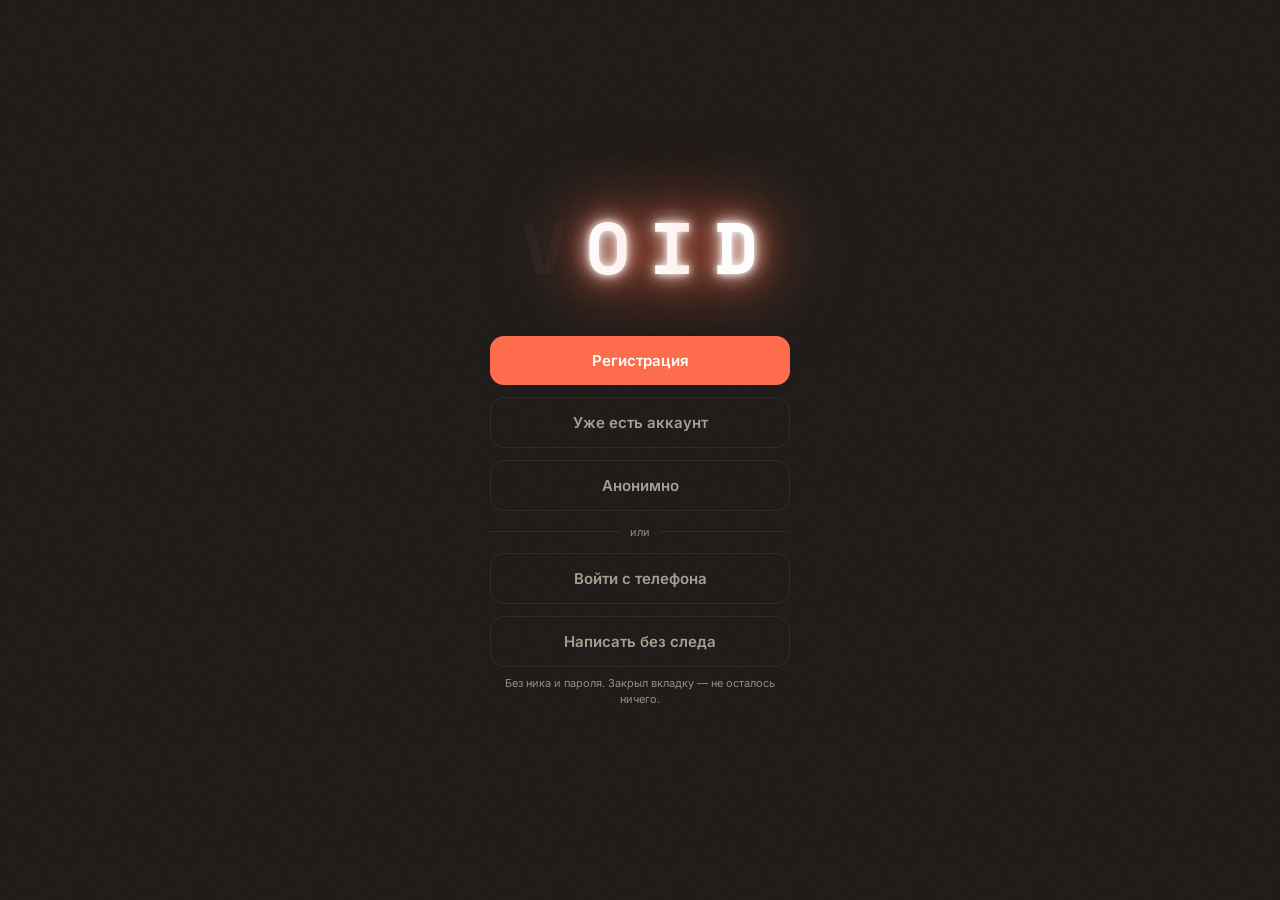
==== index.html @ c9c3d32c "Переписка переехала в IndexedDB; починен «Забыл пароль» Потолок localStorage — около пяти мегабайт н" ====
<!DOCTYPE html>
<html lang="ru">
<head>
<meta charset="UTF-8">
<meta name="viewport" content="width=device-width, initial-scale=1.0">
<title>VOID</title>
<!-- Шрифты лежат у нас, а не у Google. Раньше при каждом первом открытии
     браузер шёл за буквами на fonts.googleapis.com, и Google получал
     запись: чей адрес, когда и что человек зашёл на voidm.site. Не
     переписку — сам факт пользования. Это была единственная строчка,
     из-за которой обещание «о тебе никто не знает» шло со звёздочкой. -->
<link href="shrifty/shrifty.css" rel="stylesheet">
<link rel="manifest" href="manifest.json">
<meta name="mobile-web-app-capable" content="yes">
<meta name="apple-mobile-web-app-capable" content="yes">
<meta name="apple-mobile-web-app-status-bar-style" content="black-translucent">
<meta name="apple-mobile-web-app-title" content="VOID">
<meta name="theme-color" content="#FF6B4A">
<meta http-equiv="Cache-Control" content="no-cache, no-store, must-revalidate">
<meta http-equiv="Pragma" content="no-cache">
<meta http-equiv="Expires" content="0">
<link rel="apple-touch-icon" href="icon.svg">
<style>
  /* Системные шрифты вместо Google Fonts */
  :root {
    --bg: #1C1917;
    --bg2: #231F1C;
    --bg3: #2C2724;
    --border: rgba(255,255,255,0.07);
    --accent: #FF6B4A;
    --accent2: #C9573F;
    --text: #F0EDE8;
    --text2: #A79E92;   /* контраст 6.2 к панели: основной вторичный текст */
    --text3: #938B80;   /* 4.9 — минимум для читаемости, но заметно тише */
    --msg-own: #2E1A14;
    --msg-other: #231F1C;
    --badge: #CC3A1E;   /* белым по нему 5.0. Свой цвет, а не акцент: акцент переключаемый,
                           и ни белый, ни тёмный текст не держат норму на всех пяти */
    --sos-text: #FF7A5C;   /* тем же #CC3A1E буквами по тёмному вышло бы 3.2 — мало */
    --online: #4ade80;
    --shadow: rgba(255,107,74,0.18);
    /* Светлая кромка сверху у панелей и пузырей: свет падает сверху, и
       предмет с освещённым ребром читается как предмет, а не как заливка */
    --edge: rgba(255,255,255,0.12);
    --glass: rgba(44,39,36,0.55);
    --glass2: rgba(35,31,28,0.8);
    --glass-border: rgba(255,255,255,0.07);
    --blur: blur(24px);
    --radius-xl: 28px;
    --radius-lg: 20px;
    --radius-md: 16px;
  }
  .light {
    --bg: #FAFAFA; --bg2: #F5F5F3; --bg3: #FFFFFF;
    --border: rgba(0,0,0,0.08); --accent: #FF6B4A; --accent2: #C9573F;
    --text: #1C1917; --text2: #5F5954; --text3: #6B6460;   /* 5.5 и 4.9 к светлому фону */
    --msg-own: #FCEAE5; --msg-other: #FFFFFF; --online: #22c55e; --badge: #CC3A1E; --sos-text: #CC3A1E;
    --shadow: rgba(255,107,74,0.14);
    --edge: rgba(0,0,0,0.10);   /* белая кромка на белом невидима — в светлой теме ребро тёмное */
    --glass: rgba(250,250,250,0.75);
    --glass2: rgba(255,255,255,0.9);
    --glass-border: rgba(0,0,0,0.06);
  }

  * { margin:0; padding:0; box-sizing:border-box; }
  /* ===== МАТЕРИАЛ =====
     Ровная заливка читалась как пустой лист: «слишком минималистично, мало
     деталей». Две вещи превращают её в поверхность.

     Колодец: фон темнее к середине и чуть светлее по краям — как взгляд в
     дыру. Это тот же приём, что и у иконки: у чёрной дыры свет живёт по
     краю темноты, а не размазан по ней.

     Зерно: четыре процента шума поверх всего. Столько глаз не видит как
     точки, но перестаёт видеть заливку. Дешевле этого нет ничего. */
  body { font-family:'Inter',sans-serif; color:var(--text); height:var(--app-h,100vh); overflow:hidden; transition:background 0.3s,color 0.3s;
    background:radial-gradient(120% 80% at 50% 40%, var(--bg2) 0%, var(--bg) 55%, #15120F 100%); }
  .light body, body.light { background:radial-gradient(120% 80% at 50% 40%, #FFFFFF 0%, var(--bg) 60%, #EDECE8 100%); }
  body::before { content:''; position:fixed; inset:0; pointer-events:none; z-index:2000; opacity:0.045;
    background-image:url("data:image/svg+xml,%3Csvg xmlns='http://www.w3.org/2000/svg' width='120' height='120'%3E%3Cfilter id='n'%3E%3CfeTurbulence type='fractalNoise' baseFrequency='.85' numOctaves='3' stitchTiles='stitch'/%3E%3C/filter%3E%3Crect width='120' height='120' filter='url(%23n)'/%3E%3C/svg%3E"); }
  .light body::before, body.light::before { opacity:0.03; }

  /* ===== ЭКРАН РЕГИСТРАЦИИ ===== */
  #register-screen {
    position:fixed; inset:0; background:var(--bg);
    display:flex; flex-direction:column; align-items:center; justify-content:center;
    gap:36px; z-index:300; transition:opacity 0.5s,transform 0.5s;
  }
  #register-screen.hide { opacity:0; transform:translateY(-30px); pointer-events:none; }

  .neon-logo { display:flex; gap:2px; letter-spacing:18px; font-family:'Space Mono',monospace; font-size:72px; font-weight:700; padding-left:18px; user-select:none; }
  .neon-letter { display:inline-block; color:#fff; text-shadow:0 0 7px #fff,0 0 18px #fff,0 0 35px var(--accent),0 0 70px var(--accent),0 0 100px var(--accent); transition:color 0.15s,text-shadow 0.15s; }
  .neon-letter.dim { color:var(--bg2); text-shadow:none; }

  .reg-form { display:flex; flex-direction:column; align-items:center; gap:14px; width:300px; }
  .reg-label { font-size:11px; letter-spacing:3px; color:var(--text3); text-transform:uppercase; font-family:'Space Mono',monospace; align-self:flex-start; }
  .reg-input { width:100%; background:var(--bg3); border:1px solid var(--border); border-radius:14px; padding:14px 18px; color:var(--text); font-size:15px; font-family:'Inter',sans-serif; outline:none; transition:border 0.2s,box-shadow 0.2s; text-align:center; }
  .reg-input:focus { border-color:var(--accent); box-shadow:0 0 0 3px var(--shadow); }
  .reg-input::placeholder { color:var(--text3); }
  .seed-box { width:100%; background:var(--bg3); border:1px solid var(--border); border-radius:14px; padding:14px 16px; }
  .seed-words { font-family:'Space Mono',monospace; font-size:12px; color:var(--accent); line-height:2; word-break:break-word; letter-spacing:0.5px; }
  .copy-seed-btn { width:100%; padding:10px; background:var(--bg3); border:1px solid var(--border); border-radius:12px; color:var(--text2); font-size:13px; font-family:'Inter',sans-serif; cursor:pointer; transition:all 0.2s; }
  .copy-seed-btn:hover { border-color:var(--accent); color:var(--accent); }
  .copy-seed-btn.copied { border-color:var(--online); color:var(--online); }
  .reg-hint { font-size:11px; color:var(--text3); text-align:center; line-height:1.6; }
  .remember-row { display:flex; align-items:center; gap:8px; width:100%; font-size:12px; color:var(--text2); cursor:pointer; user-select:none; margin-top:2px; }
  .remember-row input { accent-color:var(--accent); width:15px; height:15px; cursor:pointer; flex:0 0 auto; }
  /* Кнопки набраны обычным шрифтом без разрядки. Моноширинный с растяжкой
     в три пикселя читался как из две тысячи десятого; моноширинному место
     там, где значения — время, ники, отпечатки ключей. */
  .reg-btn { width:100%; padding:14px; background:var(--accent); border:none; border-radius:14px; color:white; font-size:15px; font-family:'Inter',sans-serif; font-weight:600; letter-spacing:0; cursor:pointer; transition:opacity 0.2s,transform 0.2s; margin-top:4px; }
  .reg-btn:hover { background:#E55A3C; opacity:0.85; transform:scale(1.02); }

  /* Стартовый экран */
  .start-screen { display:flex; flex-direction:column; gap:12px; width:300px; opacity:0; animation:fadeInUp 0.6s ease 1.2s forwards; }

  .start-cherta { display:flex; align-items:center; gap:10px; color:var(--text3); font-size:11px; margin:2px 0; }
  .start-cherta::before, .start-cherta::after { content:''; flex:1; height:1px; background:var(--border); }
  .start-poyasnenie { font-size:11px; color:var(--text3); text-align:center; line-height:1.5; margin-top:-4px; }
  .start-btn { width:100%; padding:15px; border-radius:14px; font-size:15px; font-family:'Inter',sans-serif; font-weight:600; letter-spacing:0; cursor:pointer; transition:opacity 0.2s,transform 0.2s; }
  .start-btn:hover { transform:scale(1.02); opacity:0.9; }
  .start-btn:active { transform:scale(0.97); }

  .primary-btn { background:var(--accent); border:none; color:white; }
  .primary-btn:hover { background:#E55A3C; }
  .secondary-btn { background:transparent; border:1px solid var(--border); color:var(--text2); }
  .secondary-btn:hover { border-color:var(--accent); color:var(--text); }

  @keyframes fadeInUp { from{opacity:0;transform:translateY(20px)} to{opacity:1;transform:none} }

  /* ===== ПРИЛОЖЕНИЕ ===== */
  .app { display:flex; height:var(--app-h,100vh); overflow:hidden; opacity:0; transition:opacity 0.5s; }
  .app.visible { opacity:1; }

  /* БОКОВАЯ ПАНЕЛЬ (профиль/настройки) */
  /* Раньше выезжала сбоку, теперь это экран вкладки «Я» */
  .sidebar.screen { position:static; width:100%; min-width:0; transform:none !important;
    border-right:none; display:none; }
  .sidebar.screen.active { display:flex; }
  .sidebar {
    width:280px; min-width:280px; background:var(--glass2);
    backdrop-filter:var(--blur); -webkit-backdrop-filter:var(--blur);
    border-right:1px solid var(--glass-border); display:flex; flex-direction:column;
    height:var(--app-h,100vh); overflow:hidden; transition:transform 0.3s;
  }

  .sidebar-header { padding:20px; border-bottom:1px solid var(--border); display:flex; align-items:center; justify-content:space-between; flex-shrink:0; }
  .logo { font-family:'Space Mono',monospace; font-size:20px; font-weight:700; letter-spacing:6px; color:var(--accent); }

  /* Профиль в сайдбаре */
  .profile-section { padding:20px; border-bottom:none; display:flex; flex-direction:column; align-items:center; gap:12px; flex-shrink:0; background:var(--glass); border-radius:var(--radius-lg); margin:12px; border:1px solid var(--glass-border); }
  .profile-avatar-wrap { position:relative; cursor:pointer; }
  .profile-avatar {
    width:72px; height:72px; border-radius:22px;
    background:var(--accent2);
    display:flex; align-items:center; justify-content:center;
    font-size:28px; font-weight:700; color:white;
    font-family:'Space Mono',monospace; overflow:hidden;
    transition:opacity 0.2s;
  }
  .profile-avatar img { width:100%; height:100%; object-fit:cover; }
  .profile-avatar-wrap:hover .profile-avatar { opacity:0.8; }
  .profile-avatar-edit {
    position:absolute; bottom:-4px; right:-4px;
    width:24px; height:24px; border-radius:8px;
    background:var(--accent); display:flex; align-items:center; justify-content:center;
    font-size:12px; border:2px solid var(--bg2);
  }
  .profile-nick { font-family:'Space Mono',monospace; font-size:15px; font-weight:700; color:var(--text); }
  .profile-status { font-size:12px; color:var(--online); cursor:pointer; padding:6px 12px; border-radius:10px; }
  .profile-status:hover { opacity:0.8; }

  /* Меню настроек */
  .settings-menu { flex:1; overflow-y:auto; padding:12px 0; }
  .settings-menu::-webkit-scrollbar { width:3px; }
  .settings-menu::-webkit-scrollbar-thumb { background:var(--border); }

  .settings-section-label { padding:10px 18px 6px; font-size:11px; letter-spacing:2px; color:var(--text3); text-transform:uppercase; font-family:'Space Mono',monospace; }

  .settings-item { display:flex; align-items:center; gap:12px; padding:12px 18px; cursor:pointer; transition:background 0.15s; border-radius:var(--radius-md); margin:2px 10px; }
  .settings-item:hover { background:var(--glass); }
  .settings-item-icon { width:34px; height:34px; border-radius:10px; background:var(--bg3); display:flex; align-items:center; justify-content:center; font-size:16px; flex-shrink:0; }
  .settings-item-info { flex:1; }
  .settings-item-name { font-size:14px; color:var(--text); }
  .settings-item-sub { font-size:12px; color:var(--text3); margin-top:2px; line-height:1.35; }
  .settings-item-arrow { color:var(--text3); font-size:12px; }

  .settings-divider { height:1px; background:var(--border); margin:8px 0; }

  .logout-item { display:flex; align-items:center; gap:12px; padding:12px 18px; cursor:pointer; transition:background 0.15s; border-radius:var(--radius-md); margin:2px 10px; }
  .logout-item:hover { background:rgba(239,68,68,0.1); }
  .logout-item-icon { width:34px; height:34px; border-radius:10px; background:rgba(239,68,68,0.15); display:flex; align-items:center; justify-content:center; font-size:16px; flex-shrink:0; }
  .logout-item span { font-size:14px; color:#ef4444; }

  /* MAIN — главное меню чатов + чат */
  .main { flex:1; display:flex; flex-direction:column; background:var(--bg); min-width:0; height:var(--app-h,100vh); overflow:hidden; position:relative; }

  /* Главное меню чатов */
  .chats-screen { display:flex; flex-direction:column; height:100%; }
  .chats-screen.hidden { display:none; }

  .chats-topbar { padding:16px 20px; background:var(--glass2); backdrop-filter:var(--blur); -webkit-backdrop-filter:var(--blur); border-bottom:1px solid var(--glass-border); display:flex; align-items:center; gap:12px; flex-shrink:0; position:relative; z-index:10; }
  .chats-topbar-title { font-family:'Inter',sans-serif; font-size:19px; font-weight:700; letter-spacing:-0.01em; flex:1; }

  .chats-search-wrap { padding:12px 16px; border-bottom:1px solid var(--border); position:relative; flex-shrink:0; }
  .chats-search-icon { position:absolute; left:28px; top:50%; transform:translateY(-50%); color:var(--text3); pointer-events:none; display:flex; }
  /* Значки наследуют цвет текста рядом, поэтому сами подстраиваются под тему */
  .ico { display:block; flex-shrink:0; }
  .settings-item-icon .ico { width:19px; height:19px; color:var(--text2); }
  .chat-menu-item .ico, .modal .ico { width:17px; height:17px; }
  .chat-menu-item i, .modal i[data-ico] { display:flex; flex-shrink:0; }
  .chats-search-icon .ico { width:15px; height:15px; }
  .fab .ico { width:24px; height:24px; }
  .back-btn .ico, .send-btn .ico { width:20px; height:20px; }
  .attach-btn .ico { width:18px; height:18px; }
  .sos-bar .ico { width:15px; height:15px; }
  .file-ico .ico { width:22px; height:22px; color:var(--text2); }
  .chats-search { width:100%; background:var(--bg3); border:1px solid var(--border); border-radius:12px; padding:9px 14px 9px 36px; color:var(--text); font-size:13px; font-family:'Inter',sans-serif; outline:none; transition:border 0.2s; }
  .chats-search:focus { border-color:var(--accent); }
  /* Найденные сообщения — под списком чатов, по тому же запросу */
  .global-hits { display:none; padding:0 0 100px; }
  .global-hits.on { display:block; }
  .global-hits-label { font-family:'Space Mono',monospace; font-size:10px; letter-spacing:2px; text-transform:uppercase; color:var(--text3); padding:16px 20px 6px; }
  .global-hits-empty { font-size:13px; color:var(--text3); padding:6px 20px 14px; }
  .ghit { display:flex; gap:12px; padding:10px 16px; cursor:pointer; align-items:center; border-radius:14px; margin:0 8px; }
  .ghit:hover, .ghit:focus-visible { background:var(--bg3); outline:none; }
  .ghit:active { background:var(--border); }
  .ghit .avatar { width:36px; height:36px; font-size:14px; border-radius:11px; }
  .ghit-info { flex:1; min-width:0; }
  .ghit-top { display:flex; justify-content:space-between; align-items:baseline; gap:8px; }
  .ghit-name { font-size:14px; font-weight:600; white-space:nowrap; overflow:hidden; text-overflow:ellipsis; }
  .ghit-time { font-family:'Space Mono',monospace; font-size:10px; color:var(--text3); white-space:nowrap; }
  .ghit-snippet { font-size:13px; color:var(--text2); white-space:nowrap; overflow:hidden; text-overflow:ellipsis; margin-top:2px; }
  /* Окна выгрузки и восстановления переписки */
  .modal-text { font-size:13px; color:var(--text2); line-height:1.5; }
  .modal-check { display:flex; gap:10px; align-items:flex-start; font-size:13px; cursor:pointer; line-height:1.4; }
  .modal-check input { margin-top:3px; accent-color:var(--accent); flex-shrink:0; }
  .modal-check small { display:block; color:var(--text3); font-size:11px; margin-top:2px; }
  .modal-hod { font-family:'Space Mono',monospace; font-size:11px; color:var(--accent); min-height:14px; word-break:break-word; }
  /* Поиск внутри переписки */
  .chat-search { display:flex; align-items:center; gap:6px; padding:8px 10px; border-bottom:1px solid var(--border); background:var(--bg2); flex-shrink:0; }
  .chat-search input { flex:1; min-width:0; background:var(--bg3); border:1px solid var(--border); border-radius:10px; padding:8px 12px; color:var(--text); font-size:13px; font-family:'Inter',sans-serif; outline:none; }
  .chat-search input:focus { border-color:var(--accent); }
  .chat-search-count { font-size:11px; color:var(--text3); font-family:'Space Mono',monospace; white-space:nowrap; }
  .chat-search .icon-btn { width:30px; height:30px; font-size:13px; flex-shrink:0; }
  .icon-btn, .attach-btn { min-width:26px; min-height:26px; }
  mark.hl { background:rgba(245,158,11,0.45); color:inherit; border-radius:3px; padding:0 1px; }
  .msg-wrap.search-current .bubble { outline:2px solid var(--accent); outline-offset:2px; }

  .chats-list { flex:1; overflow-y:auto; }
  .chats-list::-webkit-scrollbar { width:3px; }
  .chats-list::-webkit-scrollbar-thumb { background:var(--border); border-radius:2px; }

  /* Написанное без связи не должно выглядеть потерянным: полоска говорит,
     что оно стоит в очереди и уйдёт само. */
  .queue-bar { display:flex; align-items:center; justify-content:center; gap:7px; margin:0 16px 8px;
               padding:8px 12px; border-radius:12px; background:var(--bg3); border:1px solid var(--border);
               color:var(--text2); font-size:12px; }
  .queue-bar .ico { flex-shrink:0; opacity:0.75; }
  .empty-chats { display:flex; flex-direction:column; align-items:center; justify-content:center; min-height:200px; gap:10px; color:var(--text3); padding:20px; text-align:center; }
  .empty-chats .empty-icon { font-size:30px; opacity:0.4; }
  /* Помеха на пустых экранах: крупная там, где кроме неё ничего нет,
     мелкая и приглушённая — там, где человек уже внутри и она не должна
     мешать (пустая переписка, список комнат) */
  .pomeha { width:132px; height:132px; }
  .pomeha svg { width:100%; height:100%; display:block; }
  .pomeha-small { width:72px; height:72px; opacity:0.75; margin:0 auto 4px; }
  .adm-empty .pomeha-small { margin-bottom:8px; }
  .empty-chats p { font-size:12px; line-height:1.6; }
  /* Позвать человека раньше пряталось в меню «⋯». Теперь это первое, что
     видно на пустом экране: до ссылки одно нажатие вместо трёх. */
  .empty-actions { display:flex; flex-direction:column; gap:8px; width:100%; max-width:260px; margin-top:6px; }
  .empty-actions .reg-btn { display:flex; align-items:center; justify-content:center; gap:9px; padding:12px; font-size:14px; letter-spacing:0; }
  .empty-actions .reg-btn .ico { flex-shrink:0; }

  .chat-item { display:flex; align-items:center; gap:12px; padding:12px 18px; cursor:pointer; transition:background 0.15s; position:relative; border-radius:var(--radius-lg); margin:4px 12px; background:var(--glass); border:1px solid var(--glass-border); overflow:hidden; }
  /* Та же верхняя грань, что у пузырей: строка списка — тоже поверхность */
  .chat-item { border-top-color:var(--edge); }
  .chat-item:hover { background:var(--glass2); }
  .chat-item.active { background:var(--glass2); }
  .chat-item.active::before { content:''; position:absolute; left:0; top:0; bottom:0; width:3px; background:var(--accent); border-radius:0 2px 2px 0; }
  /* Правая колонка прибита к верху: иначе строка со счётчиком поднимала время
     на 11px, и правый край списка получался рваным — время скакало от того,
     прочитана переписка или нет. */
  .chat-meta { display:flex; flex-direction:column; align-items:flex-end; gap:5px;
    flex-shrink:0; align-self:flex-start; }

  .avatar img { width:100%; height:100%; object-fit:cover; }
  .avatar { width:46px; height:46px; border-radius:15px; display:flex; align-items:center; justify-content:center; font-size:18px; font-weight:700; color:white; flex-shrink:0; font-family:'Space Mono',monospace; overflow:hidden; }
  .chat-info { flex:1; min-width:0; }
  .chat-name { font-size:14px; font-weight:500; color:var(--text); margin-bottom:3px; white-space:nowrap; overflow:hidden; text-overflow:ellipsis; }
  .chat-preview { font-size:12px; color:var(--text2); white-space:nowrap; overflow:hidden; text-overflow:ellipsis; }
  /* Тот же цвет, что у плашки непрочитанных: в списке он означает «сюда надо
     посмотреть», и аварийный сигнал — как раз тот случай. */
  .preview-sos { color:var(--sos-text); font-weight:600; }
  .preview-empty { color:var(--text3); font-style:italic; }
  .chat-time { font-size:11px; color:var(--text3); font-family:'Space Mono',monospace; flex-shrink:0; }

  /* ЧАТ */
  .chat-view { display:none; flex-direction:column; height:100%; overflow:hidden; }
  .chat-view.active { display:flex; animation:chatSlideIn 0.28s cubic-bezier(0.25,0.46,0.45,0.94); }
  @keyframes chatSlideIn { from{opacity:0;transform:translateX(32px)} to{opacity:1;transform:none} }

  .chat-topbar { padding:14px 20px; background:var(--glass2); backdrop-filter:var(--blur); -webkit-backdrop-filter:var(--blur); border-bottom:1px solid var(--glass-border); display:flex; align-items:center; gap:12px; flex-shrink:0; }
  /* «Назад» — не действие, а навигация; залитая акцентом она была ещё одним
     оранжевым пятном рядом с аватаром и кнопкой отправки. Теперь грань. */
  .back-btn { width:40px; height:40px; border-radius:12px; background:var(--bg3); border:1px solid var(--border); border-top-color:var(--edge); cursor:pointer; display:flex; align-items:center; justify-content:center; font-size:18px; color:var(--text2); transition:all 0.2s; flex-shrink:0; }
  .back-btn:hover { opacity:0.85; transform:scale(1.05); }
  .back-btn:active { transform:scale(0.95); }
  .chat-topbar-info { flex:1; min-width:0; }
  .chat-topbar-name { font-size:15px; font-weight:600; }
  /* Отметка живёт рядом с именем, а не внутри него: имя ставится через
     textContent, и любой вложенный элемент оно бы стирало при каждом
     открытии переписки. */
  .chat-topbar-namerow { display:flex; align-items:center; gap:6px; min-width:0; }
  /* Отметка появляется только там, где ключи сверены лично. Обратной пометки
     «не сверены» намеренно нет: то, что висит всегда, перестают замечать
     через неделю, и в день настоящей подмены значок будет как вчера.
     Пусть лучше человек заметит отметку в одной переписке, не найдёт её в
     другой и спросит почему — любопытство работает вернее тревоги. */
  .verified-mark { display:none; flex-shrink:0; color:var(--online); }
  .verified-mark.on { display:inline-flex; }
  .chat-topbar-sub { font-size:12px; color:var(--text2); margin-top:2px; }
  .chat-topbar-actions { display:flex; gap:6px; align-items:center; }
  .chat-topbar-actions::before { content:''; width:1px; height:20px; background:var(--border); margin-right:2px; }
  /* «Плюс» в строке ввода и его меню. Устроено так же, как меню «⋯» в шапке
     чата, только раскрывается ВВЕРХ: строка ввода стоит у нижнего края, и
     вниз ему открываться некуда. */
  .plus-wrap { position:relative; flex-shrink:0; }
  .plus-btn { width:38px; height:38px; border-radius:12px; background:var(--bg3); border:1px solid var(--border);
    border-top-color:var(--edge); color:var(--text2); cursor:pointer; display:flex; align-items:center;
    justify-content:center; transition:background 0.15s, transform 0.15s; }
  .plus-btn .ico { width:18px; height:18px; transition:transform 0.2s; }
  .plus-btn.open .ico { transform:rotate(45deg); }
  .plus-btn:hover { background:var(--glass); color:var(--text); }
  .plus-menu { position:absolute; left:0; bottom:calc(100% + 8px); min-width:190px; background:var(--glass2);
    backdrop-filter:var(--blur); -webkit-backdrop-filter:var(--blur); border:1px solid var(--glass-border);
    border-top-color:var(--edge); border-radius:var(--radius-lg); padding:6px; display:flex;
    flex-direction:column; gap:2px; z-index:80; transform-origin:bottom left; transform:scale(0.92);
    opacity:0; pointer-events:none; transition:transform 0.15s, opacity 0.15s; }
  .plus-menu.open { transform:scale(1); opacity:1; pointer-events:all; }
  .plus-item { display:flex; align-items:center; gap:10px; padding:10px 12px; border-radius:var(--radius-md);
    background:none; border:none; color:var(--text); font-size:14px; font-family:'Inter',sans-serif;
    cursor:pointer; text-align:left; white-space:nowrap; }
  .plus-item:hover { background:var(--glass); }
  .plus-item .ico { width:17px; height:17px; color:var(--text2); flex-shrink:0; }
  /* Микрофон показывается в строке только во время записи — тогда его есть
     чем остановить. В остальное время он в меню «плюса». */
  #voice-btn { display:none; }
  #voice-btn.recording { display:inline-flex; }
  .chat-menu-wrap { position:relative; }
  .chat-menu { position:absolute; right:0; top:calc(100% + 8px); background:var(--glass2); backdrop-filter:var(--blur); -webkit-backdrop-filter:var(--blur); border:1px solid var(--glass-border); border-radius:var(--radius-lg); padding:6px; display:flex; flex-direction:column; gap:2px; min-width:170px; z-index:500; transform-origin:top right; transform:scale(0.85); opacity:0; pointer-events:none; transition:transform 0.18s cubic-bezier(0.34,1.56,0.64,1), opacity 0.15s; }
  .chat-menu.open { transform:scale(1); opacity:1; pointer-events:all; }
  .chat-menu-item { display:flex; align-items:center; gap:10px; padding:11px 14px; border-radius:var(--radius-md); background:none; border:none; color:var(--text); font-size:14px; cursor:pointer; width:100%; text-align:left; transition:background 0.15s; font-family:'Inter',sans-serif; }
  .chat-menu-item:hover { background:var(--glass); }
  .chat-menu-item.danger { color:#ef4444; }

  .icon-btn { width:40px; height:40px; border-radius:50%; background:var(--glass); border:1px solid var(--glass-border); cursor:pointer; display:flex; align-items:center; justify-content:center; font-size:15px; transition:all 0.2s; color:var(--text2); }
  .icon-btn:hover { background:var(--accent); color:white; }
  .delete-chat-btn:hover { background:#c0392b !important; border-color:#c0392b !important; }

  .messages { flex:1; overflow-y:auto; padding:12px 16px; display:flex; flex-direction:column; gap:2px; }
  .messages::-webkit-scrollbar { width:3px; }
  .messages::-webkit-scrollbar-thumb { background:var(--border); border-radius:2px; }
  .no-messages { margin:auto; color:var(--text3); font-size:13px; display:flex; flex-direction:column; align-items:center; gap:8px; }

  /* Разделитель дня — не бледная надпись в пустоте, а ступенчатая линия
     по обе стороны: та же рваная развёртка, из которой сделана Помеха */
  .date-divider { display:flex; align-items:center; gap:10px; margin:12px 2px 14px; flex-shrink:0; }
  .date-divider span { font-size:10px; color:var(--text3); font-family:'Space Mono',monospace; letter-spacing:2px; opacity:0.7; white-space:nowrap; }
  .date-divider svg { flex:1; height:5px; opacity:0.5; color:var(--text3); }

  .msg-wrap { display:flex; align-items:flex-end; gap:8px; max-width:75%; transition:transform 0.15s ease; }
  .msg-wrap.own { margin-left:auto; flex-direction:row-reverse; animation:msgFromRight 0.22s cubic-bezier(0.25,0.46,0.45,0.94); }
  .msg-wrap:not(.own) { animation:msgFromLeft 0.22s cubic-bezier(0.25,0.46,0.45,0.94); }
  @keyframes msgFromRight { from{opacity:0;transform:translateX(20px)} to{opacity:1;transform:none} }
  @keyframes msgFromLeft  { from{opacity:0;transform:translateX(-20px)} to{opacity:1;transform:none} }
  .msg-avatar-sm img { width:100%; height:100%; object-fit:cover; }
  .msg-avatar-sm { width:28px; height:28px; border-radius:8px; overflow:hidden; display:flex; align-items:center; justify-content:center; font-size:11px; font-weight:700; color:white; flex-shrink:0; font-family:'Space Mono',monospace; cursor:pointer; }
  .bubble { padding:10px 14px 8px; border-radius:var(--radius-lg); font-size:14px; line-height:1.5; word-break:break-word; overflow:hidden; }
  .bubble::after { content:''; display:table; clear:both; }
  /* Время — отдельной строкой под текстом, а не в его хвосте. Вплотную к
     последнему слову оно читалось как часть фразы: «работает как надо 09:50». */
  .msg-time-inline { display:flex; justify-content:flex-end; align-items:center; gap:3px; clear:both; float:none;
    margin:3px 0 -1px; font-size:10px; font-family:'Space Mono',monospace; white-space:nowrap; opacity:0.55; }
  /* Верхняя грань на пиксель светлее — это и отличает материал от прямоугольника:
     так поверхность ловит свет сверху. Свечение (box-shadow вокруг) убрано:
     когда светится всё, не светится ничего. */
  .msg-wrap:not(.own) .bubble { background:var(--msg-other); border:1px solid var(--border); border-top-color:var(--edge); border-bottom-left-radius:4px; }
  /* Своё: никакого ореола. Только грань цвета акцента — тонкое кольцо по краю. */
  .msg-wrap.own .bubble { background:var(--msg-own); border:1px solid color-mix(in srgb, var(--accent) 45%, transparent); border-top-color:color-mix(in srgb, var(--accent) 65%, transparent); border-bottom-right-radius:4px; }
  /* Продолжение череды от того же человека: аватар не повторяется, угол
     не заострён — заострён только последний, он и есть «хвост» */
  .msg-wrap.cont .msg-avatar-sm { visibility:hidden; }
  .msg-wrap.cont:not(.own) .bubble { border-bottom-left-radius:var(--radius-lg); }
  .msg-wrap.cont.own .bubble { border-bottom-right-radius:var(--radius-lg); }
  .msg-wrap:not(.cont) { margin-bottom:6px; }
  .msg-time { font-size:10px; color:var(--text3); font-family:'Space Mono',monospace; margin-top:3px; padding:0 4px; display:flex; align-items:center; gap:3px; }
  .msg-time.own { justify-content:flex-end; }
  .msg-time.other { padding-left:36px; }
  .check { color:var(--text3); display:inline-flex; align-items:center; }
  .check.read { color:var(--accent); }
  .msg-edited { font-size:10px; color:var(--text3); font-style:italic; }
  .check-ico { width:11px; height:11px; }
  .check-ico.check2 { width:15px; }

  /* Typing indicator */
  .typing-bubble { display:flex; gap:4px; align-items:center; padding:12px 16px; }
  .dot { width:7px; height:7px; border-radius:50%; background:var(--text3); display:inline-block; animation:dotPulse 1.4s infinite; }
  .dot:nth-child(2) { animation-delay:0.2s; }
  .dot:nth-child(3) { animation-delay:0.4s; }
  @keyframes dotPulse { 0%,80%,100%{transform:scale(0.8);opacity:0.4} 40%{transform:scale(1.1);opacity:1} }

  /* Анимация нового чата */
  @keyframes slideIn { from{opacity:0;transform:translateX(-16px)} to{opacity:1;transform:none} }

  .input-area { padding:12px 16px; border-top:1px solid var(--glass-border); background:var(--glass2); backdrop-filter:var(--blur); -webkit-backdrop-filter:var(--blur); display:flex; align-items:center; gap:10px; flex-shrink:0; overflow:visible; }
  /* overflow:visible, а не hidden: меню «плюса» раскрывается вверх, за
     пределы строки, и hidden его просто отрезал — плюс поворачивался, а
     меню не появлялось */
  .input-wrap { flex:1 1 0; min-width:0; background:var(--glass); border:1px solid var(--glass-border); border-radius:28px; display:flex; align-items:center; padding:0 6px 0 16px; transition:border 0.2s,box-shadow 0.2s; }
  /* Поле в фокусе отмечается гранью, а не ореолом вокруг */
  .input-wrap:focus-within { border-color:var(--accent); }
  .msg-input { flex:1 1 0; min-width:0; width:100%; background:transparent; border:none; outline:none; color:var(--text); font-size:14px; font-family:'Inter',sans-serif; padding:12px 0; }
  .msg-input::placeholder { color:var(--text3); }
  .send-btn { width:40px; height:40px; border-radius:50%; background:var(--accent); border:none; cursor:pointer; display:flex; align-items:center; justify-content:center; color:white; font-size:16px; transition:all 0.2s; flex-shrink:0; }
  .send-btn:hover { background:#E55A3C; transform:scale(1.05); opacity:0.9; }
  .send-btn:active { transform:scale(0.95); }

  /* FAB */
  .fab { position:fixed; bottom:96px; right:22px; width:56px; height:56px; border-radius:18px; background:var(--accent); border:none; cursor:pointer; display:none; align-items:center; justify-content:center; font-size:24px; color:white; box-shadow:0 4px 24px var(--shadow); transition:transform 0.2s,opacity 0.2s; z-index:50; }
  .fab.visible { display:flex; }
  .fab:hover { background:#E55A3C; transform:scale(1.08); }
  .fab:active { transform:scale(0.95); }

  /* MODAL */
  .modal-overlay { position:fixed; inset:0; background:rgba(0,0,0,0.6); display:flex; align-items:center; justify-content:center; z-index:200; backdrop-filter:blur(4px); }
  .modal { background:var(--glass2); backdrop-filter:var(--blur); -webkit-backdrop-filter:var(--blur); border:1px solid var(--glass-border); border-radius:var(--radius-xl); padding:28px; width:320px; display:flex; flex-direction:column; gap:16px; max-height:85vh; overflow-y:auto; }
  .modal-title { font-family:'Space Mono',monospace; font-size:15px; font-weight:700; letter-spacing:2px; }
  /* ===== АДМИН-ПАНЕЛЬ ===== */
  .adm-modal { width:min(94vw,480px); max-height:86vh; display:flex; flex-direction:column; gap:12px; }
  .adm-search { width:100%; padding:10px 14px; background:var(--bg3); border:1px solid var(--border); border-radius:12px; color:var(--text); font-size:14px; font-family:'Inter',sans-serif; outline:none; }
  .adm-search:focus { border-color:var(--accent); }
  .adm-list { flex:1; overflow-y:auto; display:flex; flex-direction:column; gap:8px; min-height:120px; margin:0 -4px; padding:0 4px; }
  /* Состояние сервера. Раньше это выяснялось через ssh — теперь видно отсюда. */
  .adm-health { display:grid; grid-template-columns:1fr 1fr; gap:6px 12px; font-size:11.5px;
    background:var(--bg3); border-radius:12px; padding:11px 13px; flex-shrink:0; }
  .adm-health div { display:flex; justify-content:space-between; gap:8px; min-width:0; }
  /* Подпись может ужаться, но не исчезнуть: без нижней границы длинное
     значение сжимало её до нуля, и строка теряла смысл. */
  .adm-health span:first-child { color:var(--text3); white-space:nowrap;
    overflow:hidden; text-overflow:ellipsis; min-width:3.2em; }
  .adm-health span:last-child { color:var(--text); font-family:'Space Mono',monospace;
    white-space:nowrap; flex-shrink:0; }
  .adm-health .трево span:last-child { color:var(--sos-text); }
  .adm-health .во-всю { grid-column:1 / -1; }
  .adm-row { background:var(--bg3); border:1px solid var(--border); border-radius:12px; padding:11px 13px; display:flex; flex-direction:column; gap:9px; }
  .adm-row.banned { border-color:rgba(239,68,68,0.4); background:rgba(239,68,68,0.06); }
  .adm-row.admin  { border-color:rgba(245,158,11,0.4); background:rgba(245,158,11,0.06); }
  .adm-head { display:flex; align-items:center; gap:8px; flex-wrap:wrap; }
  .adm-nick { font-size:14px; color:var(--text); font-weight:600; word-break:break-all; }
  .adm-tag { font-size:10px; padding:2px 7px; border-radius:20px; font-family:'Space Mono',monospace; letter-spacing:0.5px; white-space:nowrap; }
  .adm-tag.on     { background:rgba(34,197,94,0.15); color:var(--online); }
  .adm-tag.ban    { background:rgba(239,68,68,0.15); color:#ef4444; }
  .adm-tag.adm    { background:rgba(245,158,11,0.15); color:#F59E0B; }
  .adm-meta { font-size:11px; color:var(--text3); }
  .adm-acts { display:flex; gap:7px; flex-wrap:wrap; }
  .adm-btn { flex:1; min-width:88px; padding:8px 10px; border-radius:10px; border:1px solid var(--border); background:var(--bg2); color:var(--text2); font-size:12px; font-family:'Inter',sans-serif; cursor:pointer; transition:all 0.15s; }
  .adm-btn:hover:not(:disabled) { background:var(--glass); color:var(--text); }
  .adm-btn:disabled { opacity:0.45; cursor:not-allowed; }
  .adm-btn.warn { color:#F59E0B; border-color:rgba(245,158,11,0.35); }
  .adm-btn.warn:hover:not(:disabled) { background:rgba(245,158,11,0.12); }
  .adm-btn.danger { color:#ef4444; border-color:rgba(239,68,68,0.35); }
  .adm-btn.danger:hover:not(:disabled) { background:rgba(239,68,68,0.12); }
  .adm-btn.good { color:var(--online); border-color:rgba(34,197,94,0.35); }
  .adm-btn.good:hover:not(:disabled) { background:rgba(34,197,94,0.12); }
  .adm-empty { text-align:center; color:var(--text3); font-size:13px; padding:26px 0; }
  .shot-grid { display:flex; gap:8px; flex-wrap:wrap; }
  .shot { position:relative; width:72px; height:72px; border-radius:10px; overflow:hidden; border:1px solid var(--border); flex-shrink:0; }
  .shot img { width:100%; height:100%; object-fit:cover; display:block; }
  .shot-x { position:absolute; top:2px; right:2px; width:20px; height:20px; border-radius:50%; border:none; background:rgba(0,0,0,0.65); color:#fff; font-size:11px; line-height:1; cursor:pointer; padding:0; }
  .shot-view { display:flex; flex-direction:column; gap:10px; max-height:60vh; overflow-y:auto; }
  .shot-view img { width:100%; border-radius:12px; border:1px solid var(--border); display:block; }
  /* ===== СПИСОК АККАУНТОВ ===== */
  .acc-list { display:flex; flex-direction:column; gap:8px; max-height:46vh; overflow-y:auto; margin:0 -4px; padding:0 4px; }
  .acc-row { display:flex; align-items:center; gap:11px; padding:10px 12px; background:var(--bg3); border:1px solid var(--border); border-radius:13px; cursor:pointer; transition:background 0.15s,border-color 0.15s; }
  .acc-row:hover { background:var(--glass); }
  .acc-row.active { border-color:var(--accent); background:var(--glass); cursor:default; }
  .acc-avatar { width:38px; height:38px; border-radius:12px; background:var(--bg2); display:flex; align-items:center; justify-content:center; font-size:16px; font-weight:700; color:var(--text2); flex-shrink:0; overflow:hidden; }
  .acc-avatar img { width:100%; height:100%; object-fit:cover; }
  .acc-info { flex:1; min-width:0; }
  .acc-nick { font-size:14px; color:var(--text); font-weight:600; overflow:hidden; text-overflow:ellipsis; white-space:nowrap; }
  .acc-sub { font-size:11px; color:var(--text3); margin-top:1px; }
  .acc-badge { font-size:10px; padding:3px 8px; border-radius:20px; background:rgba(34,197,94,0.15); color:var(--online); font-family:'Space Mono',monospace; white-space:nowrap; }
  .acc-arrow { color:var(--text3); font-size:20px; }
  .modal-input { background:var(--bg3); border:1px solid var(--border); border-radius:12px; padding:12px 16px; color:var(--text); font-size:14px; font-family:'Inter',sans-serif; outline:none; width:100%; transition:border 0.2s; }
  .modal-input:focus { border-color:var(--accent); }
  .modal-btns { display:flex; gap:10px; }
  .btn-primary { flex:1; padding:11px; background:var(--accent); border:none; border-radius:12px; color:white; font-size:14px; font-family:'Inter',sans-serif; font-weight:500; cursor:pointer; transition:background 0.2s; }
  .btn-primary:hover { background:#E55A3C; }
  .btn-secondary { padding:11px 18px; background:var(--bg3); border:1px solid var(--border); border-radius:12px; color:var(--text2); font-size:14px; font-family:'Inter',sans-serif; cursor:pointer; }
  .btn-secondary:hover { background:var(--border); }

  /* Палитра */
  .color-palette { display:flex; flex-wrap:wrap; gap:10px; justify-content:center; }
  .color-dot { width:36px; height:36px; border-radius:50%; cursor:pointer; border:2px solid transparent; transition:transform 0.2s,border 0.2s; }
  .color-dot:hover { transform:scale(1.15); }
  .color-dot.active { border-color:white; transform:scale(1.15); }

  /* Сетка сид-фразы при входе */
  .seed-grid { display:grid; grid-template-columns:1fr 1fr; gap:8px; width:100%; }
  .seed-cell { position:relative; }
  .seed-num { position:absolute; top:8px; left:10px; font-size:10px; font-family:'Space Mono',monospace; color:var(--text3); pointer-events:none; z-index:1; }
  .seed-cell-input { width:100%; background:var(--bg3); border:1px solid var(--border); border-radius:12px; padding:8px 10px 8px 26px; color:var(--text); font-size:13px; font-family:'Space Mono',monospace; outline:none; transition:border 0.2s,box-shadow 0.2s; }
  .seed-cell-input:focus { border-color:var(--accent); box-shadow:0 0 0 2px var(--shadow); }
  .seed-cell-input.ru::placeholder { color:var(--accent); opacity:0.5; }
  .seed-cell-input.en::placeholder { color:var(--accent2); opacity:0.5; }
  .seed-cell-input.ru { border-left:2px solid var(--accent); }
  .seed-cell-input.en { border-left:2px solid var(--accent2); }

  /* Баннер установки */
  .install-banner { position:fixed; bottom:20px; left:16px; right:16px; background:var(--bg2); border:1px solid var(--accent); border-radius:18px; padding:14px 16px; display:flex; align-items:center; gap:12px; z-index:500; box-shadow:0 4px 24px var(--shadow); animation:slideUpBanner 0.4s ease; }
  @keyframes slideUpBanner { from{opacity:0;transform:translateY(30px)} to{opacity:1;transform:none} }
  .install-banner-icon { font-size:28px; flex-shrink:0; }
  .install-banner-text { flex:1; }
  .install-banner-title { font-size:13px; font-weight:600; color:var(--text); }
  .install-banner-sub { font-size:11px; color:var(--text2); margin-top:2px; }
  .install-banner-btn { padding:8px 14px; background:var(--accent); border:none; border-radius:10px; color:white; font-size:12px; font-family:'Space Mono',monospace; font-weight:700; cursor:pointer; flex-shrink:0; }
  .install-banner-close { width:28px; height:28px; border-radius:8px; background:transparent; border:none; color:var(--text3); font-size:18px; cursor:pointer; flex-shrink:0; display:flex; align-items:center; justify-content:center; }

  /* Стикеры */
  .sticker-panel { background:var(--glass2); backdrop-filter:var(--blur); -webkit-backdrop-filter:var(--blur); border-top:1px solid var(--glass-border); flex-shrink:0; }
  .sticker-panel-inner { padding:12px 16px; display:flex; flex-direction:column; gap:10px; max-height:200px; overflow-y:auto; }
  .sticker-grid { display:flex; flex-direction:column; gap:6px; }
  .sticker-row { display:flex; flex-wrap:wrap; gap:8px; }
  .sticker-sec { font-family:'Space Mono',monospace; font-size:10px; letter-spacing:1.5px; color:var(--text3); margin-top:4px; }
  .sticker-item { width:56px; height:56px; border-radius:12px; cursor:pointer; display:flex; align-items:center; justify-content:center; font-size:36px; background:var(--bg3); border:1px solid var(--border); transition:transform 0.15s; flex-shrink:0; overflow:hidden; }
  .sticker-item:hover { transform:scale(1.12); }
  .sticker-item img { width:100%; height:100%; object-fit:cover; border-radius:11px; }
  .sticker-upload-btn { display:inline-block; padding:8px 14px; background:var(--bg3); border:1px dashed var(--border); border-radius:10px; color:var(--text2); font-size:13px; cursor:pointer; transition:all 0.2s; }
  .sticker-upload-btn:hover { border-color:var(--accent); color:var(--accent); }
  .msg-sticker { width:96px; height:96px; border-radius:16px; object-fit:cover; }
  .msg-sticker-emoji { font-size:72px; line-height:1; }
  /* ===== ПАНЕЛЬ ВКЛАДОК ===== */
  .tabbar { position:fixed; left:50%; transform:translateX(-50%); bottom:calc(14px + env(safe-area-inset-bottom,0px));
    display:none; align-items:center; gap:2px; padding:8px 10px; z-index:60;
    background:var(--glass2); backdrop-filter:var(--blur); -webkit-backdrop-filter:var(--blur);
    border:1px solid var(--glass-border); border-radius:26px; box-shadow:0 10px 34px rgba(0,0,0,0.45); }
  .tabbar.visible { display:flex; }

  .tab { position:relative; z-index:2; display:flex; flex-direction:column; align-items:center; gap:3px;
    background:none; border:none; cursor:pointer; padding:7px 16px 5px; color:var(--text3);
    font-family:'Inter',sans-serif; font-size:10.5px; letter-spacing:0.2px;
    transition:color 0.2s, transform 0.12s; min-width:76px; }
  .tab .tab-ico { display:flex; align-items:center; justify-content:center; height:24px; }
  .tab.active { color:var(--text); }
  .tab:active { transform:scale(0.94); }

  /* Огонёк. Он же кольцо, он же стержень: разница только в ширине.
     Кольцо — когда ширина равна высоте, стержень — когда растянут.
     Ничего третьего не бывает: ни изгибов, ни концов в пустоте. */
  .tab-light { position:absolute; z-index:1; top:12px; height:30px; width:30px; border-radius:15px;
    border:1.6px solid var(--tab-hue, var(--accent)); background:transparent;
    /* Кольцо без свечения. Оно и так грань — по правилу «свет только по краю»
       ему не нужен ореол, чтобы быть заметным. */
    opacity:0; pointer-events:none;
    transition:left 0.26s cubic-bezier(0.34,0,0.2,1), width 0.26s cubic-bezier(0.34,0,0.2,1),
               border-color 0.3s, box-shadow 0.3s, opacity 0.2s, border-width 0.16s; }
  .tab-light.on { opacity:1; }
  /* Растянутый стержень при той же толщине читался бы тусклее кольца,
     хотя работы делает больше — поэтому на ходу он плотнеет */
  .tab-light.running { border-width:2.6px; }

  /* Отблеска под панелью больше нет. Он был четвёртым оранжевым пятном на
     экране, где хватает одного; панель отделяется от фона тенью и гранью. */
  .tabbar { border-top-color:var(--edge); }

  /* Экран «Рядом» */
  .near-screen { display:none; flex-direction:column; height:100%; }
  .near-screen.active { display:flex; }
  .near-body { flex:1; overflow-y:auto; padding:4px 16px 100px; display:flex; flex-direction:column; gap:14px; }
  .near-lead { font-size:13px; line-height:1.6; color:var(--text2); }
  .near-actions { display:flex; flex-direction:column; gap:8px; }
  .near-actions .reg-btn { display:flex; align-items:center; justify-content:center; gap:9px; }
  .near-actions .reg-btn .ico { flex-shrink:0; }
  .near-secondary { background:var(--bg3) !important; color:var(--text) !important; border:1px solid var(--border) !important; }
  .near-label { font-family:'Space Mono',monospace; font-size:11px; letter-spacing:2px; color:var(--text3); text-transform:uppercase; margin-top:4px; }

  /* Панель и кнопка перекрывают низ списков — освобождаем место.
     Числа считаются от размеров того, что закрывает: панель занимает 83px,
     кнопка «плюс» поднята на 96 и сама 56 высотой. Совпадение 96 = 96 было
     случайным, из-за него последняя строка списка чатов пряталась под кнопкой. */
  :root { --над-панелью: 96px; --над-кнопкой: 164px; }
  .chats-screen .chats-list { padding-bottom:var(--над-кнопкой); }
  .sidebar.screen .settings-menu { padding-bottom:var(--над-панелью); }
  .near-body { padding-bottom:var(--над-панелью); }

  .sos-bar { display:flex; align-items:center; gap:10px; padding:9px 14px; cursor:pointer; flex-shrink:0;
    background:rgba(239,68,68,0.12); border-bottom:1px solid rgba(239,68,68,0.3); font-size:12px; color:var(--text2); }
  .sos-bar.warn { background:rgba(245,158,11,0.13); border-bottom-color:rgba(245,158,11,0.35); }
  .sos-bar .sos-dot { font-size:15px; }
  .sos-bar b { color:var(--text); }
  .sos-warn { color:#f59e0b; }
  .sos-wait { color:var(--text3); font-size:11px; }
  .sos-card { min-width:210px; display:flex; flex-direction:column; gap:6px; }
  .sos-card-head { font-family:'Space Mono',monospace; font-size:13px; font-weight:700; color:#ef4444; }
  .sos-card-coords { font-family:'Space Mono',monospace; font-size:14px; user-select:all; }
  .sos-card-meta { font-size:11px; color:var(--text3); line-height:1.5; }
  .sos-card-btn { display:block; width:100%; text-align:center; padding:8px; border-radius:10px; background:var(--bg3);
    border:1px solid var(--border); color:var(--text); font-size:12px; text-decoration:none;
    font-family:inherit; cursor:pointer; }
  /* Куда девать скопированное. Без этой строки кнопка «скопировать» —
     загадка: человек в панике не станет гадать, что делать дальше. */
  .sos-card-kuda { font-size:10.5px; color:var(--text3); line-height:1.5; text-align:center; margin-top:-2px; }
  .msg-sticker-void { width:104px; height:104px; }
  .msg-sticker-missing { width:104px; height:104px; display:flex; flex-direction:column; align-items:center; justify-content:center; gap:6px;
    background:var(--bg3); border:1px dashed var(--border); border-radius:14px; font-size:20px; }
  .msg-sticker-missing span { font-size:10px; line-height:1.3; color:var(--text3); text-align:center; font-family:'Inter',sans-serif; }
  .attach-btn { width:38px; height:38px; border-radius:50%; background:var(--bg3); border:1px solid var(--border); color:var(--text2); font-size:17px; cursor:pointer; flex-shrink:0; display:flex; align-items:center; justify-content:center; padding:0; transition:background 0.15s; }
  .attach-btn:hover { background:var(--glass); }
  .file-card { display:flex; align-items:center; gap:11px; width:100%; min-width:190px; padding:10px 12px; background:var(--bg3); border:1px solid var(--border); border-radius:13px; cursor:pointer; text-align:left; font-family:'Inter',sans-serif; transition:background 0.15s; }
  .file-card:hover { background:var(--glass); }
  .file-ico { font-size:24px; flex-shrink:0; }
  .file-info { display:flex; flex-direction:column; min-width:0; gap:2px; }
  .file-name { font-size:14px; color:var(--text); overflow:hidden; text-overflow:ellipsis; white-space:nowrap; }
  .file-sub { font-size:11px; color:var(--text3); }
  .file-holder { min-width:190px; }
  .file-loading { padding:14px; text-align:center; font-size:13px; color:var(--text3); }
  .msg-voice { width:230px; max-width:100%; height:36px; }
  .viewer { position:fixed; inset:0; z-index:400; background:#000; display:flex; align-items:center;
    justify-content:center; animation:fadeIn 0.15s ease; }
  .viewer-media { max-width:100%; max-height:100%; display:block; }
  .viewer-bar { position:absolute; top:0; left:0; right:0; padding:10px 12px; display:flex;
    align-items:flex-start; justify-content:space-between; z-index:2; }
  .viewer-dots, .viewer-close { background:none; border:none; outline:none; box-shadow:none; padding:6px 10px;
    color:#fff; font-size:22px; line-height:1; cursor:pointer; opacity:0.85; }
  .viewer-dots:hover, .viewer-close:hover { opacity:1; }
  .viewer-menu { position:absolute; top:44px; left:8px; display:none; flex-direction:column; min-width:190px;
    background:var(--bg2); border:1px solid var(--border); border-radius:12px; overflow:hidden; }
  .viewer-menu.open { display:flex; }
  .viewer-menu button { background:none; border:none; text-align:left; padding:12px 14px; color:var(--text);
    font-size:14px; font-family:'Inter',sans-serif; cursor:pointer; }
  .viewer-menu button:hover { background:var(--bg3); }
  .msg-image { cursor:pointer; }
  .media-save { display:block; width:100%; margin-top:6px; padding:7px; border-radius:10px; cursor:pointer;
    background:var(--bg3); border:1px solid var(--border); color:var(--text2); font-size:12px;
    font-family:'Inter',sans-serif; }
  .media-save:hover { background:var(--glass); color:var(--text); }
  #voice-btn.recording { background:rgba(239,68,68,0.18); color:#ef4444; font-family:'Space Mono',monospace; font-size:12px; min-width:58px; }
  @keyframes recPulse { 0%,100% { opacity:1; } 50% { opacity:0.45; } }
  #voice-btn.recording { animation:recPulse 1.1s ease-in-out infinite; }
  .msg-image { max-width:100%; width:230px; border-radius:13px; display:block; cursor:pointer; }
  .msg-sticker-void svg { width:100%; height:100%; display:block; }
  .sticker-item svg { width:78%; height:78%; display:block; }

  /* Защита от скриншота */
  .secure-overlay { position:fixed; inset:0; background:var(--bg); z-index:9999; display:flex; flex-direction:column; align-items:center; justify-content:center; gap:16px; }
  .secure-overlay-icon { font-size:56px; }
  .secure-overlay-text { font-family:'Space Mono',monospace; font-size:13px; color:var(--text2); letter-spacing:3px; }
  #secure-btn.active { background:var(--accent) !important; color:white !important; }

  /* Капсула времени */
  #capsule-btn { opacity:0; transform:scale(0.5); pointer-events:none; transition:opacity 0.2s, transform 0.2s; }
  #capsule-btn.flash, #capsule-btn.armed { opacity:1; transform:scale(1); pointer-events:auto; }
  #capsule-btn.armed { background:var(--accent) !important; color:white !important; border-color:var(--accent) !important; }
  .capsule-bubble { text-align:center; min-width:130px; }
  .capsule-countdown { font-size:11px; color:var(--accent2); font-family:'Space Mono',monospace; margin-top:3px; }

  /* ОНБОРДИНГ */
  .ob-overlay { position:fixed; inset:0; background:var(--bg); z-index:400; display:flex; flex-direction:column; align-items:center; justify-content:space-between; padding:60px 30px 40px; }
  .ob-content { flex:1; display:flex; flex-direction:column; align-items:center; justify-content:center; gap:16px; width:100%; max-width:340px; overflow-y:auto; }
  @keyframes obSlideIn { from { opacity:0; transform:translateX(40px); } to { opacity:1; transform:none; } }
  @keyframes obSlideOut { from { opacity:1; transform:none; } to { opacity:0; transform:translateX(-40px); } }
  .ob-animate { animation: obSlideIn 0.35s cubic-bezier(0.25,0.46,0.45,0.94) forwards; }

  /* Финальная заставка */
  .welcome-splash { position:fixed; inset:0; background:var(--bg); z-index:500; display:flex; flex-direction:column; align-items:center; justify-content:center; gap:20px; transition:opacity 0.5s; }
  .welcome-into-text { font-family:'Space Mono',monospace; font-size:13px; letter-spacing:4px; color:var(--text2); animation:fadeInUp 0.5s ease forwards; }
  .welcome-void-logo { display:flex; gap:2px; letter-spacing:18px; font-family:'Space Mono',monospace; font-size:72px; font-weight:700; padding-left:18px; animation:fadeInUp 0.5s ease 0.2s both; }
  .ob-icon { font-size:64px; }
  .ob-title { font-family:'Space Mono',monospace; font-size:18px; font-weight:700; text-align:center; letter-spacing:2px; color:var(--text); }
  .ob-text { font-size:14px; color:var(--text2); text-align:center; line-height:1.8; }
  .ob-seed-display { background:var(--bg3); border:1px solid var(--border); border-radius:14px; padding:16px; font-family:'Space Mono',monospace; font-size:11px; color:var(--accent); line-height:2; word-break:break-word; text-align:center; width:100%; }
  .ob-warn { font-size:12px; color:var(--accent2); text-align:center; }
  .ob-dots { display:flex; gap:8px; justify-content:center; margin:12px 0; }
  .ob-dot { width:8px; height:8px; border-radius:50%; background:var(--text3); transition:all 0.3s; }
  .ob-dot.active { background:var(--accent); width:24px; border-radius:4px; }
  .ob-next-btn { width:100%; max-width:340px; padding:15px; background:var(--accent); border:none; border-radius:14px; color:white; font-size:15px; font-family:'Space Mono',monospace; font-weight:700; letter-spacing:3px; cursor:pointer; transition:background 0.2s; }
  .ob-next-btn:hover { background:#E55A3C; opacity:0.85; }
  .ob-copy-btn { width:100%; padding:10px; background:var(--bg3); border:1px solid var(--border); border-radius:12px; color:var(--text2); font-size:13px; font-family:'Inter',sans-serif; cursor:pointer; transition:all 0.2s; }
  .ob-copy-btn:hover { border-color:var(--accent); color:var(--accent); }

  /* ПЕРЕПИСКА БЕЗ СЛЕДА
     Отдельный экран, а не обычный чат, и это намеренно: здесь другие правила,
     и человек должен видеть это сразу, а не помнить. Ничего из написанного
     не попадает ни в localStorage, ни в базу на сервере. */
  .sled { position:fixed; inset:0; z-index:620; background:var(--bg); display:flex; flex-direction:column; }
  .sled-top { display:flex; align-items:center; gap:12px; padding:14px 16px; border-bottom:1px solid var(--border); flex-shrink:0; }
  .sled-top .sled-nav { background:none; border:none; color:var(--text2); font-size:20px; cursor:pointer; padding:4px 8px; border-radius:10px; }
  .sled-top .sled-nav:hover { background:var(--bg3); }
  .sled-heading { flex:1; min-width:0; }
  .sled-title { font-family:'Space Mono',monospace; font-size:13px; font-weight:700; letter-spacing:3px; color:var(--text); }
  .sled-sub { font-size:11.5px; color:var(--text3); margin-top:2px; white-space:nowrap; overflow:hidden; text-overflow:ellipsis; }
  .sled-sub.zhivoy { color:var(--online); }
  .sled-body { flex:1; overflow-y:auto; padding:16px; display:flex; flex-direction:column; gap:8px; }
  .sled-line { max-width:78%; padding:9px 13px; border-radius:16px; font-size:14px; line-height:1.45; word-break:break-word; white-space:pre-wrap; }
  .sled-line.moya { align-self:flex-end; background:var(--accent); color:#fff; border-bottom-right-radius:5px; }
  .sled-line.ego { align-self:flex-start; background:var(--bg3); color:var(--text); border-bottom-left-radius:5px; }
  .sled-time { font-size:10px; opacity:0.55; margin-top:3px; text-align:right; }
  .sled-note { align-self:center; font-size:11.5px; color:var(--text3); text-align:center; line-height:1.6; padding:6px 10px; max-width:280px; }
  .sled-bar { display:flex; gap:8px; padding:12px 14px; border-top:1px solid var(--border); flex-shrink:0; align-items:flex-end; }
  .sled-bar textarea { flex:1; resize:none; max-height:110px; background:var(--bg3); border:1px solid var(--border); border-radius:16px; padding:11px 14px; color:var(--text); font-size:14px; font-family:'Inter',sans-serif; line-height:1.4; }
  .sled-bar textarea:focus { outline:none; border-color:var(--accent); }
  .sled-send { flex-shrink:0; width:42px; height:42px; border-radius:14px; background:var(--accent); border:none; color:#fff; cursor:pointer; display:flex; align-items:center; justify-content:center; }
  .sled-send:disabled { opacity:0.4; cursor:default; }
  .sled-card { align-self:center; width:100%; max-width:320px; background:var(--bg2); border:1px solid var(--border); border-radius:var(--radius-lg); padding:16px; margin-top:8px; }
  .sled-card h4 { font-family:'Space Mono',monospace; font-size:12px; letter-spacing:2px; color:var(--text); margin:0 0 8px; }
  .sled-card p { font-size:12.5px; color:var(--text2); line-height:1.6; margin:0 0 10px; }
  .sled-ssylka { font-family:'Space Mono',monospace; font-size:11px; word-break:break-all; background:var(--bg3); padding:10px; border-radius:12px; color:var(--text2); cursor:pointer; display:flex; gap:8px; align-items:center; }
  .sled-card .reg-btn { padding:12px; font-size:13px; letter-spacing:1.5px; margin-top:10px; display:flex; align-items:center; justify-content:center; gap:8px; }

  /* LAN ЧАТ */
  .lan-overlay { position:fixed; inset:0; background:var(--bg); z-index:600; display:flex; flex-direction:column; align-items:center; padding:20px 24px 40px; gap:14px; overflow-y:auto; }
  .lan-back { align-self:flex-start; background:none; border:none; color:var(--text2); font-size:22px; cursor:pointer; padding:4px 8px; }
  .lan-icon { font-size:56px; margin-top:20px; }
  .lan-title { font-family:'Space Mono',monospace; font-size:16px; font-weight:700; letter-spacing:3px; color:var(--text); text-align:center; }
  .lan-sub { font-size:13px; color:var(--text2); text-align:center; line-height:1.7; max-width:300px; }
  .lan-btn { width:100%; max-width:320px; padding:14px; border-radius:14px; font-size:14px; font-family:'Space Mono',monospace; font-weight:700; letter-spacing:2px; cursor:pointer; transition:opacity 0.2s; }
  .lan-btn:hover { opacity:0.85; }
  .lan-btn-primary { background:var(--accent); border:none; color:white; }
  .lan-btn-primary:hover { background:#E55A3C; }
  .lan-btn-secondary { background:var(--bg3); border:1px solid var(--border); color:var(--text2); }
  .lan-qr-wrap { background:white; padding:14px; border-radius:18px; display:inline-block; }
  .lan-scan-wrap { width:100%; max-width:320px; position:relative; border-radius:18px; overflow:hidden; }
  .lan-scan-video { width:100%; aspect-ratio:1; object-fit:cover; display:block; }
  .lan-scan-frame { position:absolute; inset:16px; border:2px solid var(--accent); border-radius:10px; box-shadow:0 0 0 9999px rgba(0,0,0,0.45); pointer-events:none; }
  .lan-status { font-size:13px; color:var(--accent); font-family:'Space Mono',monospace; letter-spacing:1px; text-align:center; }
  .lan-divider { width:100%; max-width:320px; height:1px; background:var(--border); margin:4px 0; }

  /* Мобайл */
  .burger-btn { display:none; }
  .sidebar-overlay { display:none; position:fixed; inset:0; background:rgba(0,0,0,0.5); z-index:90; }
  .sidebar-overlay.active { display:block; }

  @media (max-width:640px) {
    .burger-btn { display:flex; }
    .burger-btn { display:none; }   /* вместо бокового меню — вкладка «Я» */
    .main { width:100%; }
    .fab.visible { bottom:96px; right:18px; width:52px; height:52px; }
  }

  /* Статус пользователя */
  .profile-status-edit { background:var(--bg3); border:1px solid var(--accent); border-radius:10px; padding:6px 12px; color:var(--text); font-size:13px; font-family:'Inter',sans-serif; outline:none; width:100%; max-width:200px; text-align:center; margin-top:4px; }

  /* Ответ на сообщение */
  .reply-bar { padding:8px 16px; background:var(--glass2); backdrop-filter:var(--blur); -webkit-backdrop-filter:var(--blur); border-top:1px solid var(--glass-border); display:flex; align-items:center; gap:10px; flex-shrink:0; }
  .reply-bar-quote { flex:1; font-size:12px; color:var(--text2); white-space:nowrap; overflow:hidden; text-overflow:ellipsis; border-left:3px solid var(--accent); padding-left:8px; }
  .reply-bar-cancel { background:none; border:none; color:var(--text3); font-size:18px; cursor:pointer; flex-shrink:0; line-height:1; }
  .reply-quote { font-size:11px; color:var(--text3); border-left:2px solid var(--accent); padding-left:6px; margin-bottom:4px; white-space:nowrap; overflow:hidden; text-overflow:ellipsis; max-width:220px; }
  .msg-reply-btn { background:none; border:none; color:var(--text3); font-size:13px; cursor:pointer; opacity:0; transition:opacity 0.15s; padding:4px; min-width:26px; min-height:26px; display:flex; align-items:center; justify-content:center; flex-shrink:0; }
  .msg-wrap:hover .msg-reply-btn { opacity:1; }

  /* Реакции */
  .reaction-picker { position:fixed; background:var(--glass2); backdrop-filter:var(--blur); -webkit-backdrop-filter:var(--blur); border:1px solid var(--glass-border); border-radius:40px; padding:6px 10px; display:flex; gap:4px; z-index:300; box-shadow:0 8px 32px rgba(0,0,0,0.3); transform-origin:bottom center; animation:popIn 0.2s cubic-bezier(0.34,1.56,0.64,1); }
  @keyframes popIn { from{opacity:0;transform:scale(0.7)} to{opacity:1;transform:scale(1)} }

  /* ===== ДВИЖЕНИЕ =====
     Правило одно: анимируем только прозрачность и сдвиг. Высота, тени и
     размытие заставляют телефон пересчитывать картинку целиком — на слабых
     устройствах это не украшение, а тормоза. */

  /* Отклик на касание: палец жмёт — картинка отвечает. Самое незаметное
     из всего и при этом самое ощутимое. */
  .icon-btn, .attach-btn, .send-btn, .back-btn, .fab, .reg-btn, .btn-primary,
  .btn-secondary, .adm-btn, .settings-item, .chat-item, .sticker-item,
  .chat-menu-item, .acc-row, .media-save, .copy-seed-btn, .viewer-menu button {
    transition: transform 0.12s cubic-bezier(0.2,0,0.2,1), background 0.15s, border-color 0.15s, opacity 0.15s;
  }
  .icon-btn:active, .attach-btn:active, .send-btn:active, .back-btn:active,
  .reg-btn:active, .btn-primary:active, .btn-secondary:active, .adm-btn:active,
  .sticker-item:active, .media-save:active, .copy-seed-btn:active { transform: scale(0.94); }
  .fab:active { transform: scale(0.92); }
  /* Строки списков вжимаются слабее: они большие, и сильное сжатие выглядит нелепо */
  .settings-item:active, .chat-item:active, .chat-menu-item:active,
  .acc-row:active, .viewer-menu button:active { transform: scale(0.985); }

  /* Прочитано. Полсекунды радости за то, что тебя прочли. */
  @keyframes checkIn { from { opacity:0; transform:scale(0.5) } 60% { transform:scale(1.15) } to { opacity:1; transform:scale(1) } }
  .check.read { animation: checkIn 0.28s cubic-bezier(0.34,1.4,0.64,1); }

  /* Счётчик непрочитанных выскакивает, а не появляется из ниоткуда */
  @keyframes badgePop { from { opacity:0; transform:scale(0.4) } to { opacity:1; transform:scale(1) } }
  .unread-badge { animation: badgePop 0.22s cubic-bezier(0.34,1.5,0.64,1); }
  /* Плашка непрочитанных. Белым по акценту контраст 2.82 — ниже нормы AA,
     а это самый частый элемент списка. Фон затемнён до отдельного цвета,
     акцент при этом узнаётся. */
  .unread-badge { min-width:18px; height:18px; padding:0 5px; border-radius:9px;
    background:var(--badge); color:#fff; font-size:10px; font-weight:600;
    display:flex; align-items:center; justify-content:center; box-sizing:border-box; }

  /* Чат переезжает наверх плавно: иначе глаз теряет, что произошло */
  .chat-item { transition: transform 0.28s cubic-bezier(0.2,0,0.2,1), background 0.15s; }

  /* Картинки и стикеры проявляются, а не возникают рывком */
  @keyframes softIn { from { opacity:0; transform:scale(0.97) } to { opacity:1; transform:none } }
  .msg-image, .msg-sticker-void, .msg-sticker, .msg-sticker-emoji, .file-card { animation: softIn 0.2s ease-out; }

  /* Окна и просмотрщик */
  .modal-overlay { animation: fadeIn 0.14s ease-out; }
  .modal { animation: popIn 0.18s cubic-bezier(0.34,1.3,0.64,1); }
  @keyframes fadeIn { from { opacity:0 } to { opacity:1 } }

  /* Меню выезжает из-под кнопки, а не появляется на месте */
  @keyframes menuIn { from { opacity:0; transform:translateY(-6px) scale(0.97) } to { opacity:1; transform:none } }
  .chat-menu.open { animation: menuIn 0.15s cubic-bezier(0.2,0,0.2,1); }

  /* Смена темы: цвета переходят, а не перещёлкиваются.
     Строки списка сюда не входят: у них свой переход, и перечисление
     свойств здесь отменило бы им сдвиг, ради которого всё и затевалось. */
  body, .sidebar, .bubble, .modal, .input-area, .chats-topbar, .chat-topbar {
    transition-property: background, color, border-color;
    transition-duration: 0.25s;
  }

  /* У части людей от движения кружится голова — это не редкость.
     Системная настройка «уменьшить движение» отключает всё разом. */
  @media (prefers-reduced-motion: reduce) {
    *, *::before, *::after {
      animation-duration: 0.01ms !important;
      animation-iteration-count: 1 !important;
      transition-duration: 0.01ms !important;
    }
  }
  .reaction-emoji { font-size:26px; cursor:pointer; padding:4px; border-radius:50%; transition:transform 0.15s; line-height:1; border:none; background:none; }
  .reaction-emoji:hover { transform:scale(1.3); }
  .msg-ttl { font-size:10px; opacity:0.8; }
  .grp-chip { display:inline-flex; align-items:center; gap:5px; background:var(--bg3); border:1px solid var(--border);
              border-radius:20px; padding:4px 8px 4px 10px; font-size:12px; font-family:'Space Mono',monospace; }
  .grp-chip button { border:none; background:none; color:var(--text3); cursor:pointer; font-size:12px; line-height:1; padding:0; }
  .msg-menu-reactions { display:flex; justify-content:space-between; gap:2px; background:var(--bg3); border:1px solid var(--border); border-radius:14px; padding:6px; }
  .msg-menu-reactions .reaction-emoji { font-size:21px; padding:2px; }
  .fwd-head { font-size:11px; color:var(--text3); font-family:'Space Mono',monospace; margin-bottom:4px; border-left:2px solid var(--accent); padding-left:6px; }
  .msg-reactions { display:flex; flex-wrap:wrap; gap:4px; margin-top:4px; }
  .msg-reaction { background:var(--glass); border:1px solid var(--glass-border); border-radius:20px; padding:2px 8px; font-size:13px; cursor:pointer; transition:background 0.15s; display:flex; align-items:center; gap:3px; }
  .msg-reaction.mine { border-color:var(--accent); background:rgba(255,107,74,0.15); }
  .msg-reaction span { font-size:11px; color:var(--text2); }

  /* Фон чата */
  .bg-picker-grid { display:grid; grid-template-columns:repeat(4,1fr); gap:8px; }
  .bg-swatch { width:100%; aspect-ratio:1; border-radius:10px; cursor:pointer; border:2px solid transparent; transition:transform 0.15s,border 0.2s; }
  .bg-swatch:hover { transform:scale(1.08); }
  .bg-swatch.active { border-color:white; }
  .lan-input { width:100%; max-width:320px; padding:13px 16px; border-radius:14px; background:var(--bg3); border:1px solid var(--border); color:var(--text); font-size:15px; font-family:'Inter',sans-serif; outline:none; box-sizing:border-box; }
  .lan-input:focus { border-color:var(--accent); }
  .lan-code { font-family:'Space Mono',monospace; font-size:36px; font-weight:700; letter-spacing:10px; color:var(--accent); padding:18px 24px; background:var(--bg3); border:1px solid rgba(255,107,74,0.3); border-radius:16px; text-align:center; width:100%; max-width:280px; user-select:all; cursor:text; }
  .lan-peers-item { font-size:12px; color:var(--text2); font-family:'Space Mono',monospace; padding:4px 0; letter-spacing:0.5px; }
  .lan-peers-item.active { color:var(--online); }
  .msg-sender { font-size:11px; color:var(--accent); font-family:'Space Mono',monospace; letter-spacing:0.5px; margin-bottom:3px; padding-left:2px; }
  .msg-system { text-align:center; color:var(--text2); font-size:11px; font-family:'Space Mono',monospace; padding:6px 12px; opacity:0.55; letter-spacing:0.5px; }
  /* Телефон: кнопок в строке ввода шесть, поэтому на узком экране
     они уменьшаются, иначе полю для текста не остаётся места */
  @media (max-width: 480px) {
    .input-area { padding:10px 10px; gap:6px; }
    .input-area .icon-btn { width:34px; height:34px; font-size:14px; }
    .input-area .attach-btn { width:34px; height:34px; font-size:15px; }
    .input-area .send-btn { width:36px; height:36px; font-size:15px; }
    .input-wrap { padding:0 4px 0 12px; }
    .msg-input { padding:10px 0; }
  }
  .void-toast { position:fixed; bottom:90px; left:50%; transform:translateX(-50%) translateY(12px); background:rgba(30,30,44,0.92); backdrop-filter:blur(12px); color:#fff; padding:10px 18px; border-radius:20px; font-size:13px; font-family:'Inter',sans-serif; pointer-events:none; opacity:0; transition:opacity 0.2s,transform 0.2s; z-index:9999; max-width:calc(100vw - 32px); text-align:center; line-height:1.4; }
  .void-toast.show { opacity:1; transform:translateX(-50%) translateY(0); }
</style>
</head>
<body>

<!-- РЕГИСТРАЦИЯ -->
<div id="register-screen">
  <div class="neon-logo">
    <span class="neon-letter" id="l-v">V</span>
    <span class="neon-letter" id="l-o">O</span>
    <span class="neon-letter" id="l-i">I</span>
    <span class="neon-letter" id="l-d">D</span>
  </div>

  <!-- Стартовый экран с кнопками -->
  <div id="start-screen" class="start-screen">
    <!-- Приветствие для пришедших по ссылке. Обычно скрыто: остальные видят
         привычные три кнопки. -->
    <div id="invite-greeting" style="display:none;width:100%;max-width:320px;margin-bottom:18px;
         background:var(--glass);border:1px solid var(--glass-border);border-radius:var(--radius-lg);padding:16px;"></div>
    <button class="start-btn primary-btn" onclick="showSimpleRegForm()">Регистрация</button>
    <button class="start-btn secondary-btn" onclick="showLoginSelect()">Уже есть аккаунт</button>
    <button class="start-btn secondary-btn" onclick="showAnonRegForm()">Анонимно</button>
    <!-- Единственное, что работает вообще без аккаунта. Поэтому и стоит
         отдельно, за чертой: это не четвёртый способ зарегистрироваться. -->
    <div class="start-cherta"><span>или</span></div>
    <button class="start-btn secondary-btn" onclick="показатьВходСТелефона()">Войти с телефона</button>
    <button class="start-btn secondary-btn" onclick="начатьБезСледа()">Написать без следа</button>
    <div class="start-poyasnenie">Без ника и пароля. Закрыл вкладку — не осталось ничего.</div>
  </div>

  <!-- Простая регистрация (ник + пароль) -->
  <div class="reg-form" id="simple-reg-form" style="display:none;opacity:0;">
    <div class="reg-label">Придумай ник</div>
    <input type="text" class="reg-input" id="sreg-nick" placeholder="например: Storm19" maxlength="16" autocomplete="off">
    <div class="reg-label" style="margin-top:4px;">Придумай пароль</div>
    <input type="password" class="reg-input" id="sreg-pass" placeholder="минимум 6 символов">
    <input type="password" class="reg-input" id="sreg-pass2" placeholder="повтори пароль">
    <div id="sreg-error" style="color:var(--accent2);font-size:12px;display:none;align-self:flex-start;">Ошибка</div>
    <label class="remember-row"><input type="checkbox" id="sreg-remember" checked><span>Запомнить на этом устройстве</span></label>
    <div class="reg-hint">Минимум 6 символов. Пароль нельзя восстановить.</div>
    <div style="display:flex;gap:10px;width:100%;">
      <button class="reg-btn" style="background:var(--bg3);border:1px solid var(--border);color:var(--text2);flex:0 0 auto;width:44px;font-size:20px;" onclick="showStartScreen()">←</button>
      <button class="reg-btn" style="flex:1;" onclick="registerSimple()">СОЗДАТЬ</button>
    </div>
  </div>

  <!-- Анонимная регистрация (сид-фраза) -->
  <div class="reg-form" id="reg-form" style="display:none;opacity:0;">
    <div class="reg-label">Придумай ник</div>
    <input type="text" class="reg-input" id="reg-nick" placeholder="например: Storm19" maxlength="16" autocomplete="off" onkeydown="if(event.key==='Enter') registerAnon()">
    <div id="reg-error" style="color:var(--accent2);font-size:12px;display:none;align-self:flex-start;">Только латинские буквы, цифры и _</div>
    <div class="reg-label" style="margin-top:4px;">Твоя сид-фраза</div>
    <div class="seed-box"><div class="seed-words" id="seed-words">—</div></div>
    <button class="copy-seed-btn" onclick="copySeed()" id="copy-seed-btn"><i data-ico="copy"></i>Скопировать фразу</button>
    <div class="reg-hint">Запиши фразу — нужна для восстановления аккаунта.</div>
    <div style="display:flex;gap:10px;width:100%;">
      <button class="reg-btn" style="background:var(--bg3);border:1px solid var(--border);color:var(--text2);flex:0 0 auto;width:44px;font-size:20px;" onclick="showStartScreen()">←</button>
      <button class="reg-btn" style="flex:1;" onclick="registerAnon()">СОЗДАТЬ</button>
    </div>
  </div>

  <!-- Выбор способа входа -->
  <div class="reg-form" id="login-select" style="display:none;opacity:0;">
    <div class="reg-label">Как входить?</div>
    <button class="start-btn primary-btn" onclick="showSimpleLoginForm()">Обычный вход</button>
    <button class="start-btn secondary-btn" onclick="showAnonLoginForm()">По сид-фразе</button>
    <button class="reg-btn" style="background:var(--bg3);border:1px solid var(--border);color:var(--text2);margin-top:4px;" onclick="showStartScreen()">← Назад</button>
  </div>

  <!-- Простой вход (ник + пароль) -->
  <div class="reg-form" id="simple-login-form" style="display:none;opacity:0;">
    <div class="reg-label">Ник</div>
    <input type="text" class="reg-input" id="slogin-nick" placeholder="твой ник" maxlength="16" autocomplete="off">
    <div class="reg-label" style="margin-top:4px;">Пароль</div>
    <input type="password" class="reg-input" id="slogin-pass" placeholder="твой пароль">
    <!-- Поле появляется, только когда сервер сообщил, что на этом устройстве
         нужен код. Показывать его всем незачем: у большинства он выключен. -->
    <input type="text" inputmode="numeric" autocomplete="one-time-code" maxlength="6"
           class="reg-input" id="slogin-code" placeholder="код из приложения" style="display:none;">
    <div id="slogin-error" style="color:var(--accent2);font-size:12px;display:none;align-self:flex-start;">Неверный ник или пароль</div>
    <label class="remember-row"><input type="checkbox" id="slogin-remember" checked><span>Запомнить на этом устройстве</span></label>
    <a href="#" onclick="показатьВосстановление();return false;"
       style="font-size:12px;color:var(--text3);text-decoration:none;align-self:center;
              border-bottom:1px dashed var(--border);">Забыл пароль</a>
    <div style="display:flex;gap:10px;width:100%;">
      <button class="reg-btn" style="background:var(--bg3);border:1px solid var(--border);color:var(--text2);flex:0 0 auto;width:44px;font-size:20px;" onclick="showLoginSelect()">←</button>
      <button class="reg-btn" style="flex:1;" onclick="loginSimple()">ВОЙТИ</button>
    </div>
  </div>

  <!-- Разблокировка: сессия жива, но ключ шифрования потерян -->
  <div class="reg-form" id="unlock-form" style="display:none;opacity:0;">
    <div class="reg-label">С возвращением, <span id="unlock-nick">—</span></div>
    <div class="reg-hint" style="margin:0 0 4px;">Введи пароль, чтобы открыть переписку.</div>
    <input type="password" class="reg-input" id="unlock-pass" placeholder="твой пароль" onkeydown="if(event.key==='Enter') doUnlock()">
    <div id="unlock-error" style="color:var(--accent2);font-size:12px;display:none;align-self:flex-start;">Неверный пароль</div>
    <label class="remember-row"><input type="checkbox" id="unlock-remember" checked><span>Запомнить на этом устройстве</span></label>
    <button class="reg-btn" style="width:100%;" onclick="doUnlock()">ОТКРЫТЬ</button>
    <button class="reg-btn" style="background:var(--bg3);border:1px solid var(--border);color:var(--text2);width:100%;margin-top:4px;" onclick="doLogout()">Выйти из аккаунта</button>
  </div>

  <!-- Форма входа -->
  <div class="reg-form" id="login-form" style="display:none;opacity:0;">
    <div class="reg-label">Введи сид-фразу (24 слова)</div>
    <div class="seed-grid" id="seed-grid">
      <div class="seed-cell"><span class="seed-num">1</span><input class="seed-cell-input" id="sw1" placeholder="слово" autocomplete="off" autocorrect="off" spellcheck="false"></div>
      <div class="seed-cell"><span class="seed-num">13</span><input class="seed-cell-input" id="sw13" placeholder="слово" autocomplete="off" autocorrect="off" spellcheck="false"></div>
      <div class="seed-cell"><span class="seed-num">2</span><input class="seed-cell-input" id="sw2" placeholder="слово" autocomplete="off" autocorrect="off" spellcheck="false"></div>
      <div class="seed-cell"><span class="seed-num">14</span><input class="seed-cell-input" id="sw14" placeholder="слово" autocomplete="off" autocorrect="off" spellcheck="false"></div>
      <div class="seed-cell"><span class="seed-num">3</span><input class="seed-cell-input" id="sw3" placeholder="слово" autocomplete="off" autocorrect="off" spellcheck="false"></div>
      <div class="seed-cell"><span class="seed-num">15</span><input class="seed-cell-input" id="sw15" placeholder="слово" autocomplete="off" autocorrect="off" spellcheck="false"></div>
      <div class="seed-cell"><span class="seed-num">4</span><input class="seed-cell-input" id="sw4" placeholder="слово" autocomplete="off" autocorrect="off" spellcheck="false"></div>
      <div class="seed-cell"><span class="seed-num">16</span><input class="seed-cell-input" id="sw16" placeholder="слово" autocomplete="off" autocorrect="off" spellcheck="false"></div>
      <div class="seed-cell"><span class="seed-num">5</span><input class="seed-cell-input" id="sw5" placeholder="слово" autocomplete="off" autocorrect="off" spellcheck="false"></div>
      <div class="seed-cell"><span class="seed-num">17</span><input class="seed-cell-input" id="sw17" placeholder="слово" autocomplete="off" autocorrect="off" spellcheck="false"></div>
      <div class="seed-cell"><span class="seed-num">6</span><input class="seed-cell-input" id="sw6" placeholder="слово" autocomplete="off" autocorrect="off" spellcheck="false"></div>
      <div class="seed-cell"><span class="seed-num">18</span><input class="seed-cell-input" id="sw18" placeholder="слово" autocomplete="off" autocorrect="off" spellcheck="false"></div>
      <div class="seed-cell"><span class="seed-num">7</span><input class="seed-cell-input" id="sw7" placeholder="слово" autocomplete="off" autocorrect="off" spellcheck="false"></div>
      <div class="seed-cell"><span class="seed-num">19</span><input class="seed-cell-input" id="sw19" placeholder="слово" autocomplete="off" autocorrect="off" spellcheck="false"></div>
      <div class="seed-cell"><span class="seed-num">8</span><input class="seed-cell-input" id="sw8" placeholder="слово" autocomplete="off" autocorrect="off" spellcheck="false"></div>
      <div class="seed-cell"><span class="seed-num">20</span><input class="seed-cell-input" id="sw20" placeholder="слово" autocomplete="off" autocorrect="off" spellcheck="false"></div>
      <div class="seed-cell"><span class="seed-num">9</span><input class="seed-cell-input" id="sw9" placeholder="слово" autocomplete="off" autocorrect="off" spellcheck="false"></div>
      <div class="seed-cell"><span class="seed-num">21</span><input class="seed-cell-input" id="sw21" placeholder="слово" autocomplete="off" autocorrect="off" spellcheck="false"></div>
      <div class="seed-cell"><span class="seed-num">10</span><input class="seed-cell-input" id="sw10" placeholder="слово" autocomplete="off" autocorrect="off" spellcheck="false"></div>
      <div class="seed-cell"><span class="seed-num">22</span><input class="seed-cell-input" id="sw22" placeholder="слово" autocomplete="off" autocorrect="off" spellcheck="false"></div>
      <div class="seed-cell"><span class="seed-num">11</span><input class="seed-cell-input" id="sw11" placeholder="слово" autocomplete="off" autocorrect="off" spellcheck="false"></div>
      <div class="seed-cell"><span class="seed-num">23</span><input class="seed-cell-input" id="sw23" placeholder="слово" autocomplete="off" autocorrect="off" spellcheck="false"></div>
      <div class="seed-cell"><span class="seed-num">12</span><input class="seed-cell-input" id="sw12" placeholder="слово" autocomplete="off" autocorrect="off" spellcheck="false"></div>
      <div class="seed-cell"><span class="seed-num">24</span><input class="seed-cell-input" id="sw24" placeholder="слово" autocomplete="off" autocorrect="off" spellcheck="false"></div>
    </div>
    <div id="login-error" style="color:var(--accent2);font-size:12px;display:none;align-self:flex-start;">Заполни все 24 слова</div>
    <div class="reg-hint">Введи слова в нужном порядке.<br>Можно вставить всю фразу сразу в первое поле.</div>
    <div style="display:flex;gap:10px;width:100%;">
      <button class="reg-btn" style="background:var(--bg3);border:1px solid var(--border);color:var(--text2);flex:0 0 auto;width:44px;font-size:20px;" onclick="showLoginSelect()">←</button>
      <button class="reg-btn" style="flex:1;" onclick="login()">ВОЙТИ</button>
    </div>
  </div>
</div>

<!-- ОНБОРДИНГ -->
<div id="onboarding" style="display:none;" class="ob-overlay">
  <div class="ob-content" id="ob-content"></div>
  <div style="display:flex;flex-direction:column;align-items:center;gap:8px;width:100%;max-width:340px;">
    <div class="ob-dots" id="ob-dots"></div>
    <button class="ob-next-btn" id="ob-next-btn" onclick="nextObSlide()">Далее →</button>
    <button class="ob-copy-btn" id="ob-back-btn" onclick="prevObSlide()" style="display:none;">← Назад</button>
  </div>
</div>

<!-- ПРИЛОЖЕНИЕ -->
<div class="app" id="app">

  <!-- ЭКРАН «Я»: профиль и настройки. Раньше выезжал сбоку. -->
  <div class="sidebar screen" id="sidebar">
    <!-- Заголовок, а не логотип: на двух других вкладках шапка называет экран,
         и только здесь стоял знак приложения. Логотип остался там, где он к
         месту, — на входе и в разделе «О VOID». -->
    <div class="chats-topbar">
      <div class="chats-topbar-title">Я</div>
    </div>

    <!-- Профиль -->
    <div class="profile-section">
      <label for="avatar-input" class="profile-avatar-wrap" style="cursor:pointer;">
        <div class="profile-avatar" id="profile-avatar-el">?</div>
        <div class="profile-avatar-edit" data-ico="edit" data-ico-size="13"></div>
      </label>
      <div class="profile-nick" id="profile-nick">—</div>
      <div class="profile-status" id="profile-status-el" onclick="editStatus()">● В сети</div>
      <div id="dm-conn-el" style="display:none;font-size:11px;color:#888;margin-top:2px;"></div>
    </div>

    <!-- Меню -->
    <div class="settings-menu">
      <div class="settings-section-label">Внешний вид</div>

      <div class="settings-item" onclick="toggleTheme()">
        <div class="settings-item-icon" data-ico="moon"></div>
        <div class="settings-item-info">
          <div class="settings-item-name" id="theme-label">Тёмная тема</div>
          <div class="settings-item-sub" id="theme-sub">Сейчас: тёмная</div>
        </div>
        <div class="settings-item-arrow">›</div>
      </div>

      <div class="settings-item" onclick="showAccentModal()">
        <div class="settings-item-icon" data-ico="palette"></div>
        <div class="settings-item-info">
          <div class="settings-item-name">Тема оформления</div>
          <div class="settings-item-sub">Выбрать градиент</div>
        </div>
        <div class="settings-item-arrow">›</div>
      </div>

      <div class="settings-section-label">Аккаунт</div>

      <div class="settings-item" id="accounts-menu-item" style="display:none;" onclick="showAccountsModal()">
        <div class="settings-item-icon" data-ico="people"></div>
        <div class="settings-item-info">
          <div class="settings-item-name">Аккаунты</div>
          <div class="settings-item-sub" id="accounts-menu-sub">Добавить ещё один</div>
        </div>
        <div class="settings-item-arrow">›</div>
      </div>

      <div class="settings-item" id="blocked-item" onclick="showBlockedModal()">
        <div class="settings-item-icon" data-ico="ban"></div>
        <div class="settings-item-info">
          <div class="settings-item-name">Чёрный список</div>
          <div class="settings-item-sub" id="blocked-sub">Никого нет</div>
        </div>
        <div class="settings-item-arrow">›</div>
      </div>

      <div class="settings-item" id="recov-item" onclick="показатьСвойЗапасной()">
        <div class="settings-item-icon" data-ico="key"></div>
        <div class="settings-item-info">
          <div class="settings-item-name">Запасной ключ</div>
          <div class="settings-item-sub" id="recov-sub">Двенадцать слов на случай забытого пароля</div>
        </div>
        <div class="settings-item-arrow">›</div>
      </div>

      <div class="settings-item" id="hide-item" onclick="спрятатьАккаунт()">
        <div class="settings-item-icon" data-ico="eye"></div>
        <div class="settings-item-info">
          <div class="settings-item-name">Спрятать аккаунт</div>
          <div class="settings-item-sub" id="hide-sub">Виден в списке на этом устройстве</div>
        </div>
        <div class="settings-item-arrow">›</div>
      </div>

      <div class="settings-item" id="wills-item" onclick="показатьПисьма()">
        <div class="settings-item-icon" data-ico="clock"></div>
        <div class="settings-item-info">
          <div class="settings-item-name">Письма на случай молчания</div>
          <div class="settings-item-sub" id="wills-sub">Ни одного</div>
        </div>
        <div class="settings-item-arrow">›</div>
      </div>

      <div class="settings-item" id="sos-item" onclick="showSosSettings()">
        <div class="settings-item-icon" style="background:rgba(239,68,68,0.15);" data-ico="sos"></div>
        <div class="settings-item-info">
          <div class="settings-item-name">Аварийный сигнал</div>
          <div class="settings-item-sub" id="sos-sub">Выключен</div>
        </div>
        <div class="settings-item-arrow" id="sos-mark">›</div>
      </div>

      <div class="settings-item" id="presence-item" onclick="togglePresencePrivacy()">
        <div class="settings-item-icon" data-ico="eye"></div>
        <div class="settings-item-info">
          <div class="settings-item-name">Показывать, когда я в сети</div>
          <div class="settings-item-sub" id="presence-sub">Собеседники видят это</div>
        </div>
        <div class="settings-item-arrow" id="presence-mark" data-ico="check" data-ico-size="16"></div>
      </div>

      <div class="settings-item" id="sender-item" onclick="toggleShowSender()">
        <div class="settings-item-icon" data-ico="bell"></div>
        <div class="settings-item-info">
          <div class="settings-item-name">Показывать, от кого</div>
          <div class="settings-item-sub" id="sender-sub">Только «Неизвестное сообщение»</div>
        </div>
        <div class="settings-item-arrow" id="sender-mark" data-ico="check" data-ico-size="16"></div>
      </div>

      <div class="settings-item" id="totp-item" onclick="showUserTotp()">
        <div class="settings-item-icon" data-ico="key"></div>
        <div class="settings-item-info">
          <div class="settings-item-name">Вход по коду</div>
          <div class="settings-item-sub" id="totp-sub">Выключен</div>
        </div>
        <div class="settings-item-arrow" id="totp-mark">›</div>
      </div>

      <div class="settings-item" id="change-pass-item" onclick="showChangePassModal()">
        <div class="settings-item-icon" data-ico="lock"></div>
        <div class="settings-item-info">
          <div class="settings-item-name">Сменить пароль</div>
          <div class="settings-item-sub">Переписка сохранится</div>
        </div>
        <div class="settings-item-arrow">›</div>
      </div>

      <div class="settings-item" id="devices-item" onclick="showDevicesModal()">
        <div class="settings-item-icon" data-ico="phone"></div>
        <div class="settings-item-info">
          <div class="settings-item-name">Устройства</div>
          <div class="settings-item-sub" id="devices-sub">Где выполнен вход</div>
        </div>
        <div class="settings-item-arrow">›</div>
      </div>

      <div class="settings-item" id="delete-account-item" onclick="showDeleteAccountModal()">
        <div class="settings-item-icon" style="background:rgba(239,68,68,0.15);" data-ico="trash"></div>
        <div class="settings-item-info">
          <div class="settings-item-name" style="color:#ef4444;">Удалить аккаунт</div>
          <div class="settings-item-sub">Навсегда, вместе с перепиской</div>
        </div>
        <div class="settings-item-arrow">›</div>
      </div>

      <div class="settings-section-label">Переписка</div>

      <div class="settings-item" onclick="показатьВыгрузку()">
        <div class="settings-item-icon" data-ico="archive"></div>
        <div class="settings-item-info">
          <div class="settings-item-name">Сохранить в файл</div>
          <div class="settings-item-sub">Вся переписка, под своим паролем</div>
        </div>
        <div class="settings-item-arrow">›</div>
      </div>

      <div class="settings-item" onclick="показатьВосстановлениеИзФайла()">
        <div class="settings-item-icon" data-ico="download"></div>
        <div class="settings-item-info">
          <div class="settings-item-name">Восстановить из файла</div>
          <div class="settings-item-sub">Добавить то, чего здесь нет</div>
        </div>
        <div class="settings-item-arrow">›</div>
      </div>

      <div class="settings-section-label">Система</div>

      <div class="settings-item" onclick="showLangModal()">
        <div class="settings-item-icon" data-ico="globe"></div>
        <div class="settings-item-info">
          <div class="settings-item-name">Язык</div>
          <div class="settings-item-sub" id="lang-sub">Русский</div>
        </div>
        <div class="settings-item-arrow">›</div>
      </div>

      <div class="settings-item" id="seed-menu-item" onclick="showSeedModal()">
        <div class="settings-item-icon" data-ico="key"></div>
        <div class="settings-item-info">
          <div class="settings-item-name">Сид-фраза</div>
          <div class="settings-item-sub">Показать мою фразу</div>
        </div>
        <div class="settings-item-arrow">›</div>
      </div>

      <div class="settings-item" id="admin-menu-item" style="display:none;" onclick="showAdminPanel()">
        <div class="settings-item-icon" style="background:rgba(239,68,68,0.15);" data-ico="shield"></div>
        <div class="settings-item-info">
          <div class="settings-item-name">Админ-панель</div>
          <div class="settings-item-sub">Управление аккаунтами</div>
        </div>
        <div class="settings-item-arrow">›</div>
      </div>

      <div class="settings-section-label">О приложении</div>

      <div class="settings-item" onclick="showAboutModal()">
        <div class="settings-item-icon" data-ico="info"></div>
        <div class="settings-item-info">
          <div class="settings-item-name">О Void</div>
          <div class="settings-item-sub">Версия 1.0</div>
        </div>
        <div class="settings-item-arrow">›</div>
      </div>

      <div class="settings-divider"></div>

      <div class="logout-item" onclick="logout()">
        <div class="logout-item-icon" data-ico="door" data-ico-size="18"></div>
        <span>Выйти из аккаунта</span>
      </div>
    </div>
  </div>

  <!-- MAIN -->
  <div class="main">

    <!-- ГЛАВНОЕ МЕНЮ ЧАТОВ -->
    <div class="chats-screen" id="chats-screen">
      <div class="sos-bar" id="sos-bar" style="display:none;" onclick="showSosSettings()"></div>
      <div class="chats-topbar">
        <button class="icon-btn burger-btn" onclick="toggleSidebar()" data-ico="burger" aria-label="Меню"></button>
        <div class="chats-topbar-title">Сообщения</div>
        <div class="chat-menu-wrap">
          <button class="icon-btn" onclick="toggleChatsMenu()" id="chats-menu-btn" data-ico="dots" aria-label="Ещё"></button>
          <div class="chat-menu" id="chats-menu">
            <button class="chat-menu-item" onclick="showInviteModal();closeChatsMenu()"><i data-ico="person"></i>Позвать человека</button>
            <button class="chat-menu-item" onclick="начатьБезСледа()"><i data-ico="trash"></i>Написать без следа</button>
            <button class="chat-menu-item" onclick="впуститьВручную();closeChatsMenu()"><i data-ico="globe"></i>Войти на компьютере</button>
            <button class="chat-menu-item" onclick="showNewGroupModal()"><i data-ico="group"></i>Новая группа</button>
            <button class="chat-menu-item" onclick="showLanModal();closeChatsMenu()"><i data-ico="lan"></i>LAN чат</button>
          </div>
        </div>
      </div>

      <div class="queue-bar" id="queue-bar" style="display:none;"></div>

      <div class="chats-search-wrap">
        <span class="chats-search-icon" data-ico="search"></span>
        <input type="text" class="chats-search" id="chats-search" placeholder="Поиск чатов..." oninput="filterChats(this.value)">
      </div>

      <div class="chats-list" id="chat-list">
        <div class="empty-chats" id="empty-chats">
          <!-- Помеха вместо безликого смайлика: пустой экран — её место.
               Она здоровается: это приглашение, а не потеря. -->
          <div class="pomeha" id="pomeha-chats" data-pomeha="hello"></div>
          <p>Здесь пока пусто.<br>Позови кого-нибудь — это одна ссылка</p>
          <div class="empty-actions">
            <button class="reg-btn" onclick="showInviteModal()"><i data-ico="person"></i>Позвать по ссылке</button>
            <button class="reg-btn near-secondary" onclick="showNewChatModal()"><i data-ico="search"></i>Найти по нику</button>
          </div>
        </div>
        <div class="global-hits" id="global-hits"></div>
      </div>
    </div>

    <!-- РЯДОМ: связь без сервера -->
    <div class="near-screen" id="near-screen">
      <div class="chats-topbar">
        <div class="chats-topbar-title">Рядом</div>
      </div>
      <div class="near-body">
        <div class="near-lead">
          Связь напрямую между устройствами в одной сети — без сервера
          и без интернета. Переписка не покидает вашу комнату.
        </div>
        <div class="near-actions">
          <button class="reg-btn" onclick="lanCreateStep1()"><i data-ico="plus"></i>Создать комнату</button>
          <button class="reg-btn near-secondary" onclick="lanJoin()"><i data-ico="lan"></i>Войти по коду</button>
        </div>
        <div class="near-label">Комнаты</div>
        <div class="chats-list" id="near-list"></div>
      </div>
    </div>

    <!-- ЧАТ -->
    <div class="chat-view" id="chat-view">
      <div class="chat-topbar">
        <button class="back-btn" onclick="backToChats()" data-ico="back" aria-label="Назад"></button>
        <div class="avatar" id="cv-avatar" style="width:38px;height:38px;border-radius:12px;font-size:14px;">?</div>
        <div class="chat-topbar-info">
          <div class="chat-topbar-namerow">
            <div class="chat-topbar-name" id="cv-name">—</div>
            <span class="verified-mark" id="cv-verified" title="Ключи сверены лично"></span>
          </div>
          <div class="chat-topbar-sub" id="cv-sub"></div>
        </div>
        <div class="chat-topbar-actions">
          <div class="chat-menu-wrap">
            <button class="icon-btn" onclick="toggleChatMenu()" id="chat-menu-btn" data-ico="dots" aria-label="Ещё"></button>
            <div class="chat-menu" id="chat-menu">
              <button class="chat-menu-item" id="search-item" onclick="openChatSearch();closeChatMenu()"><i data-ico="search"></i>Поиск в переписке</button>
              <button class="chat-menu-item" onclick="showBgModal();closeChatMenu()"><i data-ico="image"></i>Фон чата</button>
              <button class="chat-menu-item" id="secure-btn" onclick="toggleSecure();closeChatMenu()"><i data-ico="shield"></i>Защита</button>
              <button class="chat-menu-item" id="lan-invite-item" onclick="lanInvite()" style="display:none"><i data-ico="copy"></i>Код комнаты</button>
              <button class="chat-menu-item" id="group-info-item" onclick="showGroupInfo();closeChatMenu()" style="display:none"><i data-ico="group"></i>Состав группы</button>
              <button class="chat-menu-item" id="safety-item" onclick="showSafetyModal();closeChatMenu()"><i data-ico="verify"></i>Сверить ключи</button>
              <button class="chat-menu-item" id="ttl-item" onclick="showTtlModal();closeChatMenu()"><i data-ico="fire"></i>Исчезающие сообщения</button>
              <button class="chat-menu-item" id="block-item" onclick="toggleBlockCurrent();closeChatMenu()"><i data-ico="ban"></i>Заблокировать</button>
              <button class="chat-menu-item danger" id="delete-chat-item" onclick="deleteCurrentChat();closeChatMenu()"><i data-ico="trash"></i>Удалить чат</button>
            </div>
          </div>
        </div>
      </div>

      <div class="chat-search" id="chat-search" style="display:none;">
        <input type="text" id="chat-search-input" placeholder="Искать в переписке..."
               oninput="runChatSearch(this.value)" onkeydown="chatSearchKey(event)" autocomplete="off">
        <span class="chat-search-count" id="chat-search-count"></span>
        <button class="icon-btn" onclick="chatSearchStep(-1)" title="Раньше" data-ico="up"></button>
        <button class="icon-btn" onclick="chatSearchStep(1)" title="Позже" data-ico="down"></button>
        <button class="icon-btn" onclick="closeChatSearch()" title="Закрыть" data-ico="close"></button>
      </div>

      <div class="messages" id="messages">
        <div class="no-messages" id="no-messages">
          <div class="pomeha pomeha-small" data-pomeha="hello"></div>
          <span>Напиши первое сообщение</span>
        </div>
      </div>

      <div class="sticker-panel" id="sticker-panel" style="display:none;">
        <div class="sticker-panel-inner">
          <div class="sticker-grid" id="sticker-grid"></div>
          <label class="sticker-upload-btn" for="sticker-input">＋ Свой стикер</label>
          <input type="file" id="sticker-input" accept="image/*" style="display:none;" onchange="uploadSticker(event)">
        </div>
      </div>

      <input type="file" id="file-input" style="display:none;" onchange="sendFile(event)">
      <div class="reply-bar" id="reply-bar" style="display:none;">
        <div class="reply-bar-quote" id="reply-bar-quote"></div>
        <button class="reply-bar-cancel" onclick="clearReply()" data-ico="close" aria-label="Отменить"></button>
      </div>

      <div class="reply-bar" id="edit-bar" style="display:none;">
        <div class="reply-bar-quote" id="edit-bar-quote" style="border-left-color:#F59E0B;"></div>
        <button class="reply-bar-cancel" onclick="cancelEdit()" data-ico="close" aria-label="Отменить"></button>
      </div>
      <div class="input-area">
        <!-- Один «плюс» вместо трёх кругов: стикеры, файл и микрофон занимали
             четверть ширины строки, и текст жался в оставшемся. Микрофон
             появляется в строке только во время записи — чтобы было чем её
             остановить, — остальное живёт в раскрывающемся меню. -->
        <div class="plus-wrap">
          <button class="plus-btn" id="plus-btn" onclick="togglePlusMenu()" title="Прикрепить" aria-label="Прикрепить" data-ico="plus"></button>
          <div class="plus-menu" id="plus-menu">
            <button class="plus-item" onclick="closePlusMenu();toggleStickerPanel()"><i data-ico="smile"></i>Стикер</button>
            <button class="plus-item" onclick="closePlusMenu();pickFile()"><i data-ico="clip"></i>Файл</button>
            <button class="plus-item" onclick="closePlusMenu();toggleVoice()"><i data-ico="mic"></i>Голосовое</button>
            <button class="plus-item" onclick="closePlusMenu();showCapsuleModal()"><i data-ico="clock"></i>Капсула времени</button>
          </div>
        </div>
        <button class="attach-btn" id="voice-btn" onclick="toggleVoice()" title="Остановить запись" data-ico="mic"></button>
        <button class="attach-btn" id="voice-cancel" onclick="cancelVoice()" title="Отменить запись" style="display:none;" data-ico="close"></button>
        <div class="input-wrap">
          <input type="text" class="msg-input" id="msg-input" placeholder="Написать сообщение..." onkeydown="handleKey(event)">
        </div>
        <button class="send-btn" id="send-btn" data-ico="send" onmousedown="sendBtnDown()" onmouseup="sendBtnUp()" onmouseleave="sendBtnCancel()" ontouchstart="sendBtnDown(event)" ontouchend="sendBtnUp()" ontouchcancel="sendBtnCancel()"></button>
        <!-- Капсула переехала в меню «плюса»; кнопка оставлена скрытой, потому
             что на неё ссылается код, показывающий ожидающую капсулу -->
        <button class="icon-btn" id="capsule-btn" onclick="showCapsuleModal()" title="Капсула времени" style="flex-shrink:0;display:none;" data-ico="clock"></button>
      </div>
    </div>

  </div>
</div>

<input type="file" id="avatar-input" accept="image/*" style="display:none;position:fixed;" onchange="loadAvatar(event)">

<div class="sidebar-overlay" id="sidebar-overlay" onclick="toggleSidebar()"></div>

<!-- ПАНЕЛЬ ВКЛАДОК.
     Огонёк живёт отдельным слоем под значками: он либо кольцо на одной
     вкладке, либо стержень между двумя — и никогда ничего третьего. -->
<nav class="tabbar" id="tabbar">
  <div class="tab-light" id="tab-light"></div>
  <button class="tab" data-tab="near" onclick="showTab('near')">
    <span class="tab-ico" data-ico="lan" data-ico-size="21"></span>
    <span class="tab-name">Рядом</span>
  </button>
  <button class="tab" data-tab="chats" onclick="showTab('chats')">
    <span class="tab-ico" data-ico="chat" data-ico-size="21"></span>
    <span class="tab-name">Чаты</span>
  </button>
  <button class="tab" data-tab="me" onclick="showTab('me')">
    <span class="tab-ico" data-ico="person" data-ico-size="21"></span>
    <span class="tab-name">Я</span>
  </button>
</nav>
<button class="fab" id="fab" onclick="showNewChatModal()" data-ico="plus" aria-label="Новый чат"></button>

<!-- ПЕРЕПИСКА БЕЗ СЛЕДА -->
<div class="sled" id="sled" style="display:none;" role="dialog" aria-label="Переписка без следа">
  <div class="sled-top">
    <button class="sled-nav" onclick="следЗакрыть()" aria-label="Выйти">←</button>
    <div class="sled-heading">
      <div class="sled-title">БЕЗ СЛЕДА</div>
      <div class="sled-sub" id="sled-sub">Соединяю…</div>
    </div>
    <button class="sled-nav" onclick="пожаловатьсяБезСледа()" aria-label="Пожаловаться" data-ico="warn"></button>
    <button class="sled-nav" onclick="следСпроситьСтереть()" aria-label="Стереть переписку" data-ico="trash"></button>
  </div>
  <div class="sled-body" id="sled-body"></div>
  <div class="sled-bar" id="sled-bar" style="display:none;">
    <textarea id="sled-input" rows="1" placeholder="Написать…" maxlength="4000"></textarea>
    <button class="sled-send" id="sled-send" onclick="следОтправить()" aria-label="Отправить" data-ico="send"></button>
  </div>
</div>

<script>
  // ===== ЗНАЧКИ ИНТЕРФЕЙСА =====
  // Свои вместо системных смайлов. Причина простая: один и тот же смайл
  // Android, iPhone и старый Samsung рисуют по-разному — приложение
  // выглядело собранным из чужих кусков. Здесь всё в одном стиле и
  // одинаково везде.
  //
  // Линии, а не заливка: значок наследует цвет текста рядом с собой,
  // поэтому сам подстраивается под тему и под состояние кнопки.
  const ICON_PATHS = {
    // — меню и навигация —
    burger:   '<path d="M4 7h16M4 12h16M4 17h16"/>',
    back:     '<path d="M15 5l-7 7 7 7"/>',
    close:    '<path d="M6 6l12 12M18 6L6 18"/>',
    dots:     '<circle cx="12" cy="5" r="1.4" fill="currentColor" stroke="none"/><circle cx="12" cy="12" r="1.4" fill="currentColor" stroke="none"/><circle cx="12" cy="19" r="1.4" fill="currentColor" stroke="none"/>',
    chevron:  '<path d="M9 5l7 7-7 7"/>',
    up:       '<path d="M12 19V5M6 11l6-6 6 6"/>',
    down:     '<path d="M12 5v14M6 13l6 6 6-6"/>',
    check:    '<path d="M4 12.5l5 5L20 6.5"/>',

    // — действия с сообщением —
    reply:    '<path d="M9 7L4 12l5 5"/><path d="M4 12h9a7 7 0 017 7v1"/>',
    forward:  '<path d="M15 7l5 5-5 5"/><path d="M20 12h-9a7 7 0 00-7 7v1"/>',
    copy:     '<rect x="9" y="9" width="11" height="11" rx="2"/><path d="M5 15V5a2 2 0 012-2h10"/>',
    edit:     '<path d="M4 20h4l10-10-4-4L4 16v4z"/><path d="M14 6l4 4"/>',
    trash:    '<path d="M4 7h16"/><path d="M9 7V5a1 1 0 011-1h4a1 1 0 011 1v2"/><path d="M6 7l1 12a2 2 0 002 2h6a2 2 0 002-2l1-12"/>',

    // — вложения —
    clip:     '<path d="M20 11l-8.5 8.5a4.5 4.5 0 01-6.4-6.4L14 4.2a3 3 0 014.3 4.3l-8.8 8.8a1.5 1.5 0 01-2.2-2.1l8-8"/>',
    mic:      '<rect x="9" y="3" width="6" height="11" rx="3"/><path d="M5 11a7 7 0 0014 0M12 18v3"/>',
    image:    '<rect x="3" y="5" width="18" height="14" rx="2"/><circle cx="8.5" cy="10" r="1.6"/><path d="M4 17l5-5 4 4 3-2 4 4"/>',
    video:    '<rect x="3" y="6" width="12" height="12" rx="2"/><path d="M15 10l6-3v10l-6-3z"/>',
    file:     '<path d="M14 3H7a2 2 0 00-2 2v14a2 2 0 002 2h10a2 2 0 002-2V8z"/><path d="M14 3v5h5"/>',
    music:    '<path d="M9 18V5l10-2v13"/><circle cx="6.5" cy="18" r="2.5"/><circle cx="16.5" cy="16" r="2.5"/>',
    archive:  '<rect x="3" y="4" width="18" height="5" rx="1"/><path d="M5 9v10a1 1 0 001 1h12a1 1 0 001-1V9"/><path d="M10 13h4"/>',
    download: '<path d="M12 4v11M7 11l5 5 5-5"/><path d="M4 19h16"/>',

    // — настройки —
    moon:     '<path d="M20 14a8 8 0 01-10-10 8 8 0 1010 10z"/>',
    palette:  '<path d="M12 3a9 9 0 000 18c1.5 0 2-1 1.4-2-.7-1.2 0-2.5 1.4-2.5H17a4 4 0 004-4c0-5-4-9.5-9-9.5z"/><circle cx="7.5" cy="12" r="1.2" fill="currentColor" stroke="none"/><circle cx="9.5" cy="8" r="1.2" fill="currentColor" stroke="none"/><circle cx="14.5" cy="7.5" r="1.2" fill="currentColor" stroke="none"/>',
    people:   '<circle cx="9" cy="8" r="3.2"/><path d="M3 20a6 6 0 0112 0"/><path d="M16 5.5a3.2 3.2 0 010 6M17 14.5a6 6 0 014 5.5"/>',
    eye:      '<path d="M2 12s3.5-6 10-6 10 6 10 6-3.5 6-10 6-10-6-10-6z"/><circle cx="12" cy="12" r="2.7"/>',
    key:      '<circle cx="8" cy="12" r="4"/><path d="M12 12h9M18 12v3M15.5 12v2.5"/>',
    phone:    '<rect x="6" y="2.5" width="12" height="19" rx="3"/><path d="M10.5 18.5h3"/>',
    globe:    '<circle cx="12" cy="12" r="9"/><path d="M3 12h18M12 3c2.5 3 2.5 15 0 18M12 3c-2.5 3-2.5 15 0 18"/>',
    shield:   '<path d="M12 3l8 3v6c0 5-3.5 8.2-8 9-4.5-.8-8-4-8-9V6z"/>',
    lock:     '<rect x="5" y="10" width="14" height="10" rx="2"/><path d="M8 10V7a4 4 0 018 0v3"/>',
    bell:     '<path d="M18 15.5V11a6 6 0 10-12 0v4.5L4.5 18h15z"/><path d="M10 20.5a2.2 2.2 0 004 0"/>',
    info:     '<circle cx="12" cy="12" r="9"/><path d="M12 11v5M12 7.6v.2"/>',
    door:     '<path d="M14 3H6a1 1 0 00-1 1v16a1 1 0 001 1h8"/><path d="M18 12H10M14 8l4 4-4 4"/>',
    search:   '<circle cx="11" cy="11" r="6.5"/><path d="M16 16l4.5 4.5"/>',
    ban:      '<circle cx="12" cy="12" r="9"/><path d="M5.6 5.6l12.8 12.8"/>',
    fire:     '<path d="M12 3s1 3-1 5.5C9 11 7 11.5 7 14.5A5 5 0 0017 15c0-3-2-4-2.5-6.5C14 6 12 3 12 3z"/>',
    verify:   '<path d="M12 3l7 3v6c0 4.5-3 7.5-7 9-4-1.5-7-4.5-7-9V6z"/><path d="M9 12l2 2 4-4"/>',
    group:    '<circle cx="8" cy="9" r="3"/><circle cx="16" cy="9" r="3"/><path d="M2.5 19a5.5 5.5 0 0111 0M13 14a5.5 5.5 0 018.5 5"/>',
    lan:      '<path d="M12 18v-3"/><rect x="8" y="18" width="8" height="3" rx="1"/><path d="M6.5 11a7 7 0 0111 0M3.5 7.5a11 11 0 0117 0"/>',
    clock:    '<circle cx="12" cy="12" r="9"/><path d="M12 7v5.5l3.5 2"/>',
    warn:     '<path d="M12 4l9 16H3z"/><path d="M12 10v4M12 17v.2"/>',
    sos:      '<circle cx="12" cy="12" r="9"/><path d="M12 7.5v5.5M12 16v.2"/>',
    send:     '<path d="M4 12l16-8-6 16-2.5-6.5z"/>',
    chat:     '<path d="M20 12a8 8 0 01-8 8H4l2.2-2.8A8 8 0 1120 12z"/>',
    person:   '<circle cx="12" cy="8" r="3.6"/><path d="M4.5 20a7.5 7.5 0 0115 0"/>',
    smile:    '<circle cx="12" cy="12" r="9"/><path d="M8.5 14.5c1 1.5 6 1.5 7 0"/><path d="M9 9.5v.2M15 9.5v.2"/>',
    online:   '<circle cx="12" cy="12" r="5" fill="currentColor" stroke="none"/>',
    map:      '<path d="M9 3L3 5.5v15L9 18l6 3 6-2.5v-15L15 6z"/><path d="M9 3v15M15 6v15"/>',
    plus:     '<path d="M12 5v14M5 12h14"/>'
  };

  // size — в пикселях; цвет берётся от текста, поэтому отдельно не задаём
  function ico(name, size) {
    const p = ICON_PATHS[name];
    if (!p) return '';
    const s = size || 20;
    return '<svg class="ico" width="' + s + '" height="' + s + '" viewBox="0 0 24 24" fill="none" ' +
      'stroke="currentColor" stroke-width="1.8" stroke-linecap="round" stroke-linejoin="round" ' +
      'aria-hidden="true">' + p + '</svg>';
  }


  // ===== ПЕРЕВОДЫ =====
  const LANGS = {
    ru: { messages:'Сообщения', search:'Поиск чатов...', noChats:'Здесь пока пусто.\nПозови кого-нибудь — это одна ссылка', noMessages:'Напиши первое сообщение', writeMsg:'Написать сообщение...', newChat:'НОВЫЙ ЧАТ', newChatPh:'Ник собеседника...', cancel:'Отмена', start:'Начать', online:'● В сети', langName:'Русский' },
    en: { messages:'Messages', search:'Search chats...', noChats:'Nothing here yet.\nInvite someone — it takes one link', noMessages:'Send the first message', writeMsg:'Write a message...', newChat:'NEW CHAT', newChatPh:'Enter username...', cancel:'Cancel', start:'Start', online:'● Online', langName:'English' }
  };
  let lang = 'ru';
  function t(k) { return LANGS[lang][k] || k; }

  // ===== НЕОН =====
  const lV = document.getElementById('l-v'), lI = document.getElementById('l-i');
  let neonStep = 0;
  const neonInterval = setInterval(() => {
    if (neonStep===0){lV.classList.add('dim');lI.classList.remove('dim');}
    else if(neonStep===1){lV.classList.remove('dim');lI.classList.add('dim');}
    else{lV.classList.remove('dim');lI.classList.remove('dim');}
    neonStep=(neonStep+1)%3;
  }, 600);

  // ===== СИД-ФРАЗА =====
  const RU_WORDS = ['гора','река','лес','поле','камень','ветер','огонь','земля','небо','волна','снег','дождь','туман','луна','звезда','буря','скала','море','степь','тайга','олень','волк','орёл','рысь','берёза','сосна','дуб','клён','гром','молния','закат','рассвет'];
  const EN_WORDS = ['stone','river','forest','flame','shadow','blade','storm','frost','crown','falcon','iron','wolf','ghost','raven','tower','shield','anchor','arrow','cloud','ember','valley','peak','hollow','bridge','lantern','crystal','cipher','signal','circuit','pulse','void','echo'];
  let currentSeed = [];

  const ALL_FORMS = ['simple-reg-form','reg-form','login-select','simple-login-form','login-form','unlock-form'];

  // ===== АККАУНТЫ НА УСТРОЙСТВЕ =====
  // Всё, что относится к аккаунту, лежит под своим ключом: void_acct:<ник>,
  // void_chats:<ник>, void_pass:<ник>. Благодаря этому на устройстве может
  // жить несколько аккаунтов, не затирая переписки друг друга.
  function acctId(nick) { return String(nick || '').trim().toLowerCase(); }

  function loadAccounts() {
    try { return JSON.parse(localStorage.getItem('void_accounts')) || []; }
    catch(e) { return []; }
  }

  function saveAccounts(list) {
    try { localStorage.setItem('void_accounts', JSON.stringify(list)); } catch(e) {}
  }

  function upsertAccount(entry) {
    const list = loadAccounts().filter(a => a.id !== entry.id);
    list.push(entry);
    saveAccounts(list);
  }

  // wipeChats=false оставляет переписку на устройстве — аккаунт просто
  // перестаёт быть добавленным, но при повторном входе история на месте
  function forgetAccount(id, wipeChats) {
    saveAccounts(loadAccounts().filter(a => a.id !== id));
    try {
      localStorage.removeItem('void_acct:' + id);
      localStorage.removeItem('void_pass:' + id);
      localStorage.removeItem('void_e2e:' + id);
      sessionStorage.removeItem('void_sess:' + id);
    } catch(e) {}
    if (wipeChats) стеретьЧаты(id);
    try { if (localStorage.getItem('void_active') === id) localStorage.removeItem('void_active'); } catch(e) {}
  }

  // ===== ХРАНЕНИЕ ПАРОЛЯ СЕССИИ =====
  // Из пароля выводится AES-ключ для локальной переписки. sessionStorage
  // умирает вместе с вкладкой, поэтому при «запомнить» дублируем в localStorage —
  // иначе после перезапуска браузера история не расшифровывается, а WS не поднимается.
  function storeSessionPass(pass, remember, nick) {
    const id = acctId(nick || myName);
    if (!id) return;
    try { sessionStorage.setItem('void_sess:' + id, pass); } catch(e) {}
    try {
      if (remember) localStorage.setItem('void_pass:' + id, pass);
      else localStorage.removeItem('void_pass:' + id);
    } catch(e) {}
  }

  function readSessionPass(nick) {
    const id = acctId(nick || myName);
    if (!id) return null;
    try { return sessionStorage.getItem('void_sess:' + id) || localStorage.getItem('void_pass:' + id) || null; }
    catch(e) { return null; }
  }

  function clearSessionPass(nick) {
    const id = acctId(nick || myName);
    if (!id) return;
    try { sessionStorage.removeItem('void_sess:' + id); } catch(e) {}
    try { localStorage.removeItem('void_pass:' + id); } catch(e) {}
  }

  // Переезд со старого формата (один аккаунт в void_user/void_chats)
  function migrateLegacyStorage() {
    let legacy = null;
    try { legacy = JSON.parse(localStorage.getItem('void_user') || 'null'); } catch(e) {}
    if (!legacy || !legacy.name) return;
    const id = acctId(legacy.name);
    try {
      localStorage.setItem('void_acct:' + id, JSON.stringify({
        name: legacy.name, avatar: legacy.avatar || null, seed: legacy.seed || [],
        authMode: legacy.authMode || 'anon', passwordHash: legacy.passwordHash || null,
        myStatus: legacy.myStatus || '', isAdmin: legacy.isAdmin === true
      }));
      const oldChats = localStorage.getItem('void_chats');
      if (oldChats !== null) localStorage.setItem('void_chats:' + id, oldChats);
      localStorage.setItem('void_prefs', JSON.stringify({
        isDark: legacy.isDark !== false, currentAccent: legacy.currentAccent || 0, lang: legacy.lang || 'ru'
      }));
      const oldPass = localStorage.getItem('void_dev_pass');
      if (oldPass) localStorage.setItem('void_pass:' + id, oldPass);
      const oldSess = sessionStorage.getItem('void_sess_pass');
      if (oldSess) sessionStorage.setItem('void_sess:' + id, oldSess);
      upsertAccount({ id, nick: legacy.name, authMode: legacy.authMode || 'anon',
                      avatar: legacy.avatar || null, isAdmin: legacy.isAdmin === true });
      localStorage.setItem('void_active', id);
      localStorage.removeItem('void_user');
      localStorage.removeItem('void_chats');
      localStorage.removeItem('void_dev_pass');
      sessionStorage.removeItem('void_sess_pass');
      console.log('[storage] Аккаунт', legacy.name, 'переведён на новый формат');
    } catch(e) { console.error('[storage] Миграция не удалась', e); }
  }

  function hideAllForms() {
    ALL_FORMS.forEach(id => { const el = document.getElementById(id); if(el) el.style.display='none'; });
    document.getElementById('start-screen').style.display='none';
  }

  function showForm(id, focusId) {
    hideAllForms();
    const form = document.getElementById(id);
    form.style.display='flex'; form.style.opacity='0';
    setTimeout(()=>{ form.style.transition='opacity 0.4s'; form.style.opacity='1'; },10);
    if (focusId) setTimeout(()=>document.getElementById(focusId)?.focus(),400);
  }

  function showStartScreen() {
    hideAllForms();
    const ss = document.getElementById('start-screen');
    ss.style.display='flex'; ss.style.animation='fadeInUp 0.4s ease forwards';
  }

  // ===== ПРИШЁЛ ПО ССЫЛКЕ =====
  // Человек открыл приглашение. Показываем не анкету, а кто его зовёт, —
  // и одну кнопку. Ник, пароль и всё прочее подождут: сперва разговор.
  let приглашение = null;

  function кодПриглашения() {
    const m = /^\/i\/([0-9a-f]{32})$/.exec(location.pathname || '');
    return m ? m[1] : null;
  }

  async function показатьПриглашение(код) {
    hideAllForms();
    const экран = document.getElementById('start-screen');
    экран.style.display = 'flex';
    const обёртка = document.getElementById('invite-greeting');
    if (!обёртка) return false;
    обёртка.style.display = 'block';
    обёртка.innerHTML = '<div style="font-size:13px;color:var(--text2);">Смотрю, кто зовёт...</div>';
    try {
      const r = await fetch(API + '/api/invite/peek', {
        method: 'POST', headers: { 'Content-Type': 'application/json' },
        body: JSON.stringify({ code: код })
      });
      const д = await r.json();
      if (!r.ok) throw new Error(д.error || 'Ссылка не действует');
      приглашение = { код, от: д.from };
      обёртка.innerHTML =
        '<div style="font-size:15px;color:var(--text);line-height:1.5;">' +
        '<b>@' + esc(д.from) + '</b> зовёт тебя в Void</div>' +
        '<div style="font-size:12px;color:var(--text3);line-height:1.6;margin-top:6px;">' +
        'Ставить ничего не нужно. Номер телефона не спросят.</div>' +
        '<input class="reg-input" id="invite-nick" maxlength="16" placeholder="как тебя звать (можно пропустить)" ' +
        'style="width:100%;margin-top:12px;" autocomplete="off">' +
        '<button class="reg-btn" style="width:100%;margin-top:8px;" onclick="принятьПриглашение(this)">ОТКРЫТЬ ПЕРЕПИСКУ</button>' +
        '<div style="font-size:11px;color:var(--text3);text-align:center;margin-top:8px;">' +
        'или заведи обычный аккаунт ниже</div>';
      return true;
    } catch (e) {
      обёртка.innerHTML = '<div style="font-size:13px;color:var(--accent2);">' +
        esc(e.message === 'Failed to fetch' ? 'Нет связи с сервером' : e.message) + '</div>';
      return false;
    }
  }

  // Согласился: заводим анонимный аккаунт молча и сразу открываем переписку.
  // Про двадцать четыре слова скажем позже — сейчас человек пришёл говорить,
  // а не запоминать фразу.
  async function принятьПриглашение(кнопка) {
    if (!приглашение) return;
    const метка = кнопка ? кнопка.textContent : '';
    if (кнопка) { кнопка.textContent = 'ОТКРЫВАЮ...'; кнопка.disabled = true; }
    try {
      const r = await fetch(API + '/api/invite/take', {
        method: 'POST', headers: { 'Content-Type': 'application/json' },
        body: JSON.stringify({ code: приглашение.код })
      });
      const д = await r.json();
      if (!r.ok) throw new Error(д.error || 'Ссылка не действует');

      // Ник только латиницей — так требует сервер. Не назвался — придумаем
      // сами, но пусть у человека будет возможность назваться сразу: этот
      // ник останется с ним навсегда, менять его Void не умеет.
      const введено = (document.getElementById('invite-nick')?.value || '').trim();
      if (введено && !/^[a-zA-Z0-9_]{2,16}$/.test(введено)) {
        throw new Error('Ник: латиница, цифры и _, от 2 до 16 знаков');
      }
      const ник = введено || ('id' + Math.random().toString(36).slice(2, 8));
      generateSeed();
      const токен = await seedAuthToken(currentSeed);
      const рег = await fetch(API + '/api/seed/register', {
        method: 'POST', headers: { 'Content-Type': 'application/json' },
        body: JSON.stringify({ nick: ник, token: токен })
      });
      if (!рег.ok) {
        const о = await рег.json().catch(() => ({}));
        throw new Error(о.error || 'Не удалось завести аккаунт');
      }

      myName = ник; authMode = 'anon'; myRawPass = токен; myPassword = null;
      storeSessionPass(токен, true);
      cryptoKey = await deriveKey(currentSeed);
      chats = {}; currentChat = null; myAvatar = null; myStatus = '';
      // Переписка с позвавшим создаётся сразу: человек попадает в разговор,
      // а не в пустой список
      chats[д.from] = { messages: [], color: colors[colorIdx++ % colors.length], unread: 0 };
      history.replaceState(null, '', '/');
      restoreProfileFields(ник);
      applyPrefs();
      finishAuth(false, 'anon');
      setTimeout(() => { if (chats[д.from]) openChat(д.from); }, 400);
    } catch (e) {
      if (кнопка) { кнопка.textContent = метка; кнопка.disabled = false; }
      showToast(e.message === 'Failed to fetch' ? 'Нет связи с сервером' : e.message);
    }
  }

  // Сессия есть, ключа нет — просим пароль, не теряя аккаунт и историю
  function showUnlockScreen() {
    lV.classList.remove('dim'); lI.classList.remove('dim');  // неон остановлен, буквы не должны залипнуть
    const app = document.getElementById('app');
    app.classList.remove('visible');
    app.style.display = 'none';
    document.getElementById('fab').classList.remove('visible');
    showTabbar(false);
    document.getElementById('unlock-nick').textContent = '@' + myName;
    document.getElementById('unlock-pass').value = '';
    document.getElementById('unlock-error').style.display = 'none';
    const reg = document.getElementById('register-screen');
    reg.style.display = 'flex';
    reg.classList.remove('hide');
    reg.style.opacity = '1';
    showForm('unlock-form','unlock-pass');
  }

  async function doUnlock() {
    const pass = document.getElementById('unlock-pass').value;
    const err = document.getElementById('unlock-error');
    if (!pass) { err.textContent = 'Введи пароль'; err.style.display='block'; return; }
    err.style.display = 'none';

    const hash = await hashPassword(myName, pass);
    if (passwordHash && hash !== passwordHash) {
      err.textContent = 'Неверный пароль'; err.style.display='block'; return;
    }
    if (!passwordHash) {
      // Хеша локально нет — проверяем на сервере
      try {
        const пропуск = await authSecret(myName, pass);
        let r = await fetch(API + '/api/login', {
          method: 'POST', headers: { 'Content-Type': 'application/json' },
          body: JSON.stringify({ nick: myName, password: пропуск })
        });
        // Аккаунт мог быть заведён до перехода — переводим его разово
        if (r.status === 401) {
          const пер = await fetch(API + '/api/account/upgrade-auth', {
            method: 'POST', headers: { 'Content-Type': 'application/json' },
            body: JSON.stringify({ nick: myName, password: pass, newSecret: пропуск })
          });
          if (пер.ok) r = await fetch(API + '/api/login', {
            method: 'POST', headers: { 'Content-Type': 'application/json' },
            body: JSON.stringify({ nick: myName, password: пропуск })
          });
        }
        if (!r.ok) { err.textContent = 'Неверный пароль'; err.style.display='block'; return; }
      } catch(e) { err.textContent = 'Нет связи с сервером'; err.style.display='block'; return; }
      passwordHash = hash;
    }

    myPassword = pass;
    myRawPass = await authSecret(myName, pass);
    storeSessionPass(pass, document.getElementById('unlock-remember').checked);
    cryptoKey = await deriveKey([myName, pass]);
    finishAuth(false, 'simple');
  }

  function showSimpleRegForm() { showForm('simple-reg-form','sreg-nick'); }
  function showAnonRegForm() { showForm('reg-form','reg-nick'); }
  function showLoginSelect() { showForm('login-select'); }
  function showSimpleLoginForm() { showForm('simple-login-form','slogin-nick'); }
  function showAnonLoginForm() {
    // Сбрасываем поля перед показом формы
    for (let i = 1; i <= 24; i++) { const el = document.getElementById('sw'+i); if(el) el.value=''; }
    document.getElementById('login-error').style.display='none';
    showForm('login-form','sw1');
  }

  // Токен для авторизации по сид-фразе. Сама фраза на сервер не уходит:
  // ключ шифрования выводится из неё другой функцией (deriveKey, соль VOID_v1),
  // поэтому по токену его восстановить нельзя.
  async function seedAuthToken(words) {
    const enc = new TextEncoder();
    const buf = await crypto.subtle.digest('SHA-256', enc.encode(words.join(' ') + ':VOID_SEED_AUTH_v1'));
    return btoa(String.fromCharCode(...new Uint8Array(buf)));
  }

  // Хеш пароля для проверки при входе
  async function hashPassword(nick, pass) {
    const enc = new TextEncoder();
    const buf = await crypto.subtle.digest('SHA-256', enc.encode(nick + ':' + pass + ':VOID_v1'));
    return btoa(String.fromCharCode(...new Uint8Array(buf)));
  }

  async function loginAnon() {
    const error = document.getElementById('login-error');
    const all = [];
    for (let i = 1; i <= 24; i++) {
      const val = document.getElementById('sw'+i).value.trim().toLowerCase();
      all.push(val);
    }
    const words = all.filter(w => w.length > 0);
    if (words.length !== 24) {
      error.textContent = 'Нужно ровно 24 слова';
      error.style.display='block'; return;
    }
    error.style.display='none';

    // Ник спрашивает не пользователь, а сервер: по фразе он определяется
    // однозначно. Раньше здесь подставлялось 'User_' + первое слово, из-за
    // чего после входа по фразе ник не совпадал с тем, под которым регистрировались.
    const token = await seedAuthToken(words);
    let serverNick = null;
    try {
      const r = await fetch(API + '/api/seed/login', {
        method: 'POST', headers: { 'Content-Type': 'application/json' },
        body: JSON.stringify({ token })
      });
      const data = await r.json().catch(() => ({}));
      if (r.status === 403) {
        error.textContent = data.reason ? 'Аккаунт заблокирован: ' + data.reason : 'Аккаунт заблокирован';
        error.style.display='block'; return;
      }
      if (r.status === 404) {
        error.textContent = 'Аккаунт с такой фразой не найден';
        error.style.display='block'; return;
      }
      if (!r.ok) { error.textContent = data.error || 'Ошибка сервера'; error.style.display='block'; return; }
      serverNick = data.nick;
    } catch(e) {
      // Нет связи — пускаем локально, если эта фраза уже использовалась здесь
      const phrase = words.join(' ');
      for (const a of loadAccounts()) {
        let u = null;
        try { u = JSON.parse(localStorage.getItem('void_acct:' + a.id)); } catch(e2) {}
        if (u && u.authMode === 'anon' && (u.seed || []).join(' ') === phrase) { serverNick = u.name; break; }
      }
      if (!serverNick) {
        error.textContent = 'Нет связи с сервером';
        error.style.display='block'; return;
      }
    }

    currentSeed = words;
    authMode = 'anon';
    myName = serverNick;
    myRawPass = token;
    storeSessionPass(token, true);
    cryptoKey = await deriveKey(currentSeed);
    // Переписка этого аккаунта, если он уже был на устройстве
    chats = await прочитатьЧаты(acctId(serverNick));
    currentChat = null;
    restoreProfileFields(serverNick);
    applyPrefs();
    finishAuth(false, 'anon');
  }

  async function login() { return loginAnon(); }

  // ===== ПЕРЕПИСКА: INDEXEDDB =====
  // Раньше вся история лежала в localStorage одной строкой JSON. У него
  // потолок около пяти мегабайт на сайт, и упор в него выглядел так:
  // setItem бросает исключение, catch его глотает, и с этой секунды ничего
  // не сохраняется — а человек ничего не замечает, пока не перезапустит
  // приложение. Самый тихий способ потерять переписку из возможных.
  //
  // IndexedDB: сотни мегабайт, запись не держит страницу, а объект кладётся
  // как есть, без JSON.stringify всей истории на каждое письмо. Запись
  // откладывается на треть секунды и склеивается: десять писем подряд —
  // одна запись. При сворачивании страницы — немедленно.
  //
  // localStorage остаётся запасным путём: если IndexedDB недоступна
  // (некоторые приватные режимы), всё работает как раньше.
  const ЧАТЫ_ЗАДЕРЖКА = 300;
  let базаЧатов = null, базаЧатовНет = false;
  let ждущиеЗаписи = {};      // id → { чаты, таймер }
  let местоКончилось = false;

  function открытьБазуЧатов() {
    if (базаЧатов) return Promise.resolve(базаЧатов);
    if (базаЧатовНет) return Promise.resolve(null);
    return new Promise(готово => {
      let зпр;
      try { зпр = indexedDB.open('void-chats', 1); }
      catch (e) { базаЧатовНет = true; return готово(null); }
      зпр.onupgradeneeded = () => {
        const б = зпр.result;
        if (!б.objectStoreNames.contains('чаты')) б.createObjectStore('чаты', { keyPath: 'id' });
      };
      зпр.onsuccess = () => { базаЧатов = зпр.result; базаЧатов.onclose = () => { базаЧатов = null; }; готово(базаЧатов); };
      зпр.onerror = () => { базаЧатовНет = true; console.warn('[чаты] IndexedDB недоступна, остаёмся в localStorage:', зпр.error?.message); готово(null); };
      зпр.onblocked = () => { базаЧатовНет = true; готово(null); };
    });
  }

  function сделкаЧатов(режим, что) {
    return открытьБазуЧатов().then(б => {
      if (!б) throw new Error('нет базы');
      return new Promise((готово, беда) => {
        const сделка = б.transaction('чаты', режим);
        const зпр = что(сделка.objectStore('чаты'));
        сделка.oncomplete = () => готово(зпр ? зпр.result : undefined);
        сделка.onerror = () => беда(сделка.error || new Error('сделка не прошла'));
        сделка.onabort = () => беда(сделка.error || new Error('сделка отменена'));
      });
    });
  }

  // Прочитать переписку аккаунта. Порядок: IndexedDB, потом localStorage —
  // старое место. Найденное в старом сразу переносится в новое.
  async function прочитатьЧаты(id) {
    let изБазы = null;
    try { изБазы = await сделкаЧатов('readonly', х => х.get(id)); } catch (e) {}
    if (изБазы && изБазы.чаты) return изБазы.чаты;
    let старое = null;
    try { старое = JSON.parse(localStorage.getItem('void_chats:' + id)); } catch (e) {}
    if (старое && typeof старое === 'object') {
      // Переезд. Старая запись сотрётся только после удачной записи новой.
      if (!базаЧатовНет) запомнитьЧаты(id, старое);
      return старое;
    }
    return {};
  }

  // Отложенная запись. Держим ссылку на сам объект, а не читаем глобальную
  // chats при срабатывании: к тому моменту она может указывать уже на
  // переписку другого аккаунта.
  function запомнитьЧаты(id, чаты) {
    const ж = ждущиеЗаписи[id] || (ждущиеЗаписи[id] = {});
    ж.чаты = чаты;
    clearTimeout(ж.таймер);
    ж.таймер = setTimeout(() => записатьЧатыСейчас(id), ЧАТЫ_ЗАДЕРЖКА);
  }

  async function записатьЧатыСейчас(id) {
    const ж = ждущиеЗаписи[id];
    if (!ж) return;
    clearTimeout(ж.таймер);
    delete ждущиеЗаписи[id];
    const чаты = ж.чаты;
    try {
      await сделкаЧатов('readwrite', х => х.put({ id, чаты, когда: Date.now() }));
      try { localStorage.removeItem('void_chats:' + id); } catch (e) {}   // старое место больше не нужно
      return;
    } catch (e) {
      if (!базаЧатовНет && /quota/i.test(String(e?.name || e))) {
        if (!местоКончилось) { местоКончилось = true; showToast('На устройстве кончилось место — переписка не сохраняется'); }
        return;
      }
      if (!базаЧатовНет) console.warn('[чаты] Запись в IndexedDB не прошла, пишу в localStorage:', e?.message || e);
    }
    // Базы нет — запасной путь, как было всегда
    try { localStorage.setItem('void_chats:' + id, JSON.stringify(чаты)); }
    catch (e) {
      if (!местоКончилось) { местоКончилось = true; showToast('На устройстве кончилось место — переписка не сохраняется'); }
    }
  }

  // Всё ждущее — на диск немедленно: уход со страницы, смена аккаунта
  function сброситьЧатыНаДиск() {
    return Promise.all(Object.keys(ждущиеЗаписи).map(id => записатьЧатыСейчас(id)));
  }

  async function стеретьЧаты(id) {
    if (ждущиеЗаписи[id]) { clearTimeout(ждущиеЗаписи[id].таймер); delete ждущиеЗаписи[id]; }
    try { localStorage.removeItem('void_chats:' + id); } catch (e) {}
    try { await сделкаЧатов('readwrite', х => х.delete(id)); } catch (e) {}
  }

  document.addEventListener('visibilitychange', () => { if (document.hidden) сброситьЧатыНаДиск(); });
  window.addEventListener('pagehide', () => { сброситьЧатыНаДиск(); });

  // ===== LOCALSTORAGE =====
  function saveState() {
    if (!myName) return;
    // Скрытый аккаунт не оставляет обычных следов: ни записи в списке, ни
    // void_acct, ни void_chats. Всё уходит в одну непрозрачную запись.
    if (скрытое) {
      try { localStorage.setItem('void_prefs', JSON.stringify({ isDark, currentAccent, lang, showSender })); } catch (e) {}
      записатьСкрытое();
      return;
    }
    const id = acctId(myName);
    try {
      // Тема, акцент и язык — настройки устройства, а не аккаунта:
      // при переключении между аккаунтами оформление не должно скакать
      localStorage.setItem('void_prefs', JSON.stringify({ isDark, currentAccent, lang, showSender }));
      localStorage.setItem('void_acct:' + id, JSON.stringify({
        name:myName, avatar:myAvatar, seed:currentSeed, authMode, passwordHash, myStatus, isAdmin
      }));
      localStorage.setItem('void_active', id);
      upsertAccount({ id, nick:myName, authMode, avatar:myAvatar, isAdmin });
    } catch(e) {}
    запомнитьЧаты(id, chats);
  }

  function applyPrefs() {
    let p = {};
    try { p = JSON.parse(localStorage.getItem('void_prefs')) || {}; } catch(e) {}
    isDark = p.isDark !== false;
    lang = p.lang || 'ru';
    currentAccent = p.currentAccent || 0;
    showSender = p.showSender === true;   // умолчание — скрытно
    renderSenderSetting();
    saveSenderPref();
    document.body.classList.toggle('light', !isDark);
    document.getElementById('theme-label').textContent = isDark ? 'Тёмная тема' : 'Светлая тема';
    document.getElementById('theme-sub').textContent = 'Сейчас: ' + (isDark ? 'тёмная' : 'светлая');
    if (currentAccent > 0) applyAccent(currentAccent);
  }

  // Поднимает в память состояние конкретного аккаунта
  // При входе профиль надо поднять из сохранённого аккаунта, иначе
  // saveState() затрёт аватар и статус пустыми значениями
  function restoreProfileFields(nick) {
    let u = null;
    try { u = JSON.parse(localStorage.getItem('void_acct:' + acctId(nick))); } catch(e) {}
    myAvatar = (u && u.avatar) || avatarCache[nick] || null;
    myStatus = (u && u.myStatus) || '';
  }

  async function loadAccountInto(id) {
    let user = null;
    try { user = JSON.parse(localStorage.getItem('void_acct:' + id)); } catch(e) {}
    if (!user || !user.name) return false;
    myName = user.name;
    myAvatar = user.avatar || null;
    currentSeed = user.seed || [];
    authMode = user.authMode || 'anon';
    passwordHash = user.passwordHash || null;
    myStatus = user.myStatus || '';
    // Только чтобы пункт меню не мигал при загрузке — реальные права
    // всё равно подтверждает сервер при auth-ok и на каждом запросе
    isAdmin = user.isAdmin === true;
    updateAdminMenuVisibility();
    chats = await прочитатьЧаты(id);
    delete chats['__lan__']; // очистка старого формата
    return true;
  }

  async function loadState() {
    try {
      migrateLegacyStorage();
      applyPrefs();
      const id = localStorage.getItem('void_active');
      if (!id) return false;
      return await loadAccountInto(id);
    } catch(e) { return false; }
  }

  // ===== УВЕДОМЛЕНИЯ =====
  function requestNotifications() {
    if ('Notification' in window && Notification.permission === 'default') {
      Notification.requestPermission();
    }
  }

  // Показывать ли в уведомлении, от кого письмо и что в нём. По умолчанию нет:
  // уведомление видно любому, кто взял телефон в руки, а до этого мы прятали
  // переписку от всего мира и выкладывали её на экран блокировки.
  let showSender = false;

  function sendNotification(title, body) {
    if (!('Notification' in window) || Notification.permission !== 'granted') return;
    if (document.hasFocus()) return;
    try {
      if (showSender) new Notification('VOID · ' + title, { body, silent: false });
      else new Notification('Void', { body: 'Неизвестное сообщение', silent: false });
    } catch(e) {}
  }

  // Service worker не видит localStorage, а уведомление рисует именно он —
  // когда приложения уже нет в памяти. Настройка кладётся в хранилище кэша:
  // оно доступно обоим и переживает выгрузку.
  async function saveSenderPref() {
    try {
      const кэш = await caches.open('void-prefs');
      await кэш.put('/pref/show-sender', new Response(showSender ? '1' : '0'));
    } catch(e) {}
  }

  function renderSenderSetting() {
    const mark = document.getElementById('sender-mark');
    const sub = document.getElementById('sender-sub');
    if (!mark || !sub) return;
    mark.style.display = showSender ? '' : 'none';
    sub.textContent = showSender
      ? 'Ник и текст видны в уведомлении'
      : 'Только «Неизвестное сообщение»';
  }

  function toggleShowSender() {
    showSender = !showSender;
    saveState();
    saveSenderPref();
    renderSenderSetting();
    showToast(showSender ? 'В уведомлениях будет видно, от кого' : 'Уведомления снова безымянные');
  }

  function updateSeedMenuVisibility() {
    const item = document.getElementById('seed-menu-item');
    if (item) item.style.display = authMode === 'simple' ? 'none' : '';
  }

  function finishAuth(isNew = false, mode = 'anon') {
    // Мастер-ключ налаживаем первым делом: на нём держится и чтение истории,
    // и разворот закрытого ключа шифрования.
    мастерГотов = наладитьМастер().catch(e => { console.error('[мастер]', e.message); return false; });
    saveState();              // аккаунт должен появиться в списке до отрисовки меню
    updateAccountsMenu();
    updateAuthMenus();
    updateSeedMenuVisibility();
    document.getElementById('profile-nick').textContent = '@' + myName;
    const statusEl = document.getElementById('profile-status-el');
    if (statusEl) statusEl.textContent = myStatus ? myStatus : '● В сети';
    const el = document.getElementById('profile-avatar-el');
    if (myAvatar) { el.innerHTML = '<img src="' + myAvatar + '" alt="avatar">'; }
    else { el.textContent = myName[0].toUpperCase(); }
    clearInterval(neonInterval);
    saveState();
    requestNotifications();
    // Оба типа аккаунтов живут на сервере, значит обоим нужен WebSocket
    if (myRawPass) { updateDmStatus('wait'); connectDmWs(); }
    else { const dmEl = document.getElementById('dm-conn-el'); if(dmEl) dmEl.style.display='none'; }
    syncAvatars();
    // Число писем в настройках — чтобы не открывать окно ради проверки
    setTimeout(подтянутьЧислоПисем, 2500);
    обновитьПунктСкрытия();
    // Написанное без связи могло остаться с прошлого запуска
    setTimeout(() => {
      обновитьЗначокОчереди(); разгрестиОчередь();
      подместиФайлы().then(разгрестиФайлы);
    }, 1500);
    // Двенадцать слов показываем один раз — и новичкам, и тем, кто завёл
    // аккаунт до появления восстановления. Позже, чтобы не спорить с
    // приветственными экранами.
    setTimeout(() => {
      предложитьФразу().catch(e => console.warn('[фраза]', e.message)).then(обновитьПодписьЗапасного);
    }, 4000);
    const reg = document.getElementById('register-screen');
    reg.classList.add('hide');
    setTimeout(() => {
      reg.style.display='none';
      if (isNew) {
        showOnboarding(mode);
      } else {
        const app = document.getElementById('app');
        app.style.display='flex';
        app.classList.add('visible');
        showTabbar(true);
        showTab('chats', true);
        renderChatList();
      }
    }, 500);
  }

  function editStatus() {
    const el = document.getElementById('profile-status-el');
    if (document.getElementById('status-edit-input')) return;
    const inp = document.createElement('input');
    inp.type = 'text';
    inp.id = 'status-edit-input';
    inp.className = 'profile-status-edit';
    inp.maxLength = 40;
    inp.value = myStatus;
    inp.placeholder = 'Установить статус';
    el.style.display = 'none';
    el.parentNode.insertBefore(inp, el.nextSibling);
    inp.focus();
    const save = () => {
      myStatus = inp.value.trim().slice(0, 40);
      inp.remove();
      el.style.display = '';
      el.textContent = myStatus ? myStatus : '● В сети';
      saveState();
    };
    inp.addEventListener('blur', save);
    inp.addEventListener('keydown', e => { if(e.key==='Enter') { e.preventDefault(); inp.blur(); } });
  }

  // Автовход при загрузке
  window.addEventListener('DOMContentLoaded', async () => {
    if (await loadState()) {
      clearInterval(neonInterval);
      requestNotifications();
      // Устройство, на которое личность перенесли с телефона: пароля здесь
      // нет и быть не должно, поэтому обычный путь через readSessionPass не
      // подходит — пропуск и мастер-ключ лежат отдельно.
      const перенос = (() => {
        try { return JSON.parse(localStorage.getItem('void_link:' + acctId(myName))); }
        catch (e) { return null; }
      })();
      if (перенос?.пропуск && перенос?.мастер) {
        myRawPass = перенос.пропуск;
        authMode = перенос.режим || 'simple';
        await принятьМастер(Uint8Array.from(atob(перенос.мастер), c => c.charCodeAt(0)));
        мастерГотов = Promise.resolve(true);
        connectDmWs();
      } else if (authMode === 'simple') {
        const savedPass = readSessionPass();
        if (savedPass) {
          myPassword = savedPass;
          myRawPass = await authSecret(myName, savedPass);
          cryptoKey = await deriveKey([myName, savedPass]);
          // Обычное открытие приложения идёт мимо finishAuth — состояние тут
          // собирается вручную. Без этой строки мастер-ключ не налаживался, и
          // старый аккаунт не переезжал: испытание поймало ровно это.
          мастерГотов = наладитьМастер().catch(e => { console.error('[мастер]', e.message); return false; });
          connectDmWs();
        } else {
          // Без пароля переписку не расшифровать и на сервер не войти —
          // просим пароль, а не пускаем в наполовину рабочее приложение.
          showUnlockScreen();
          return;
        }
      } else if (currentSeed.length) {
        cryptoKey = await deriveKey(currentSeed);
        // Сид-фраза лежит локально, поэтому токен пересчитываем сами —
        // спрашивать пользователя нечего
        myRawPass = await seedAuthToken(currentSeed);
        мастерГотов = наладитьМастер().catch(e => { console.error('[мастер]', e.message); return false; });
        connectDmWs();
      }
      document.getElementById('profile-nick').textContent = '@' + myName;
      const el = document.getElementById('profile-avatar-el');
      if (myAvatar) { el.innerHTML = '<img src="' + myAvatar + '" alt="avatar">'; }
      else { el.textContent = myName[0].toUpperCase(); }
      document.getElementById('register-screen').style.display = 'none';
      syncAvatars();
      updateAccountsMenu();
      updateAuthMenus();
      updateSeedMenuVisibility();
      const app = document.getElementById('app');
      app.style.display = 'flex';
      app.classList.add('visible');
      sweepExpired();          // пока приложение было закрыто, сроки шли
      showTabbar(true);
      showTab('chats', true);
      renderChatList();
      // Переезд мог перешифровать историю — перерисуем, когда закончится
      мастерГотов.then(получилось => {
        if (получилось) { renderChatList(); if (currentChat) renderMessages(); }
        обновитьПодписьЗапасного();
      });
      setTimeout(() => {
        предложитьФразу().catch(e => console.warn('[фраза]', e.message)).then(обновитьПодписьЗапасного);
      }, 4000);

      // Приложение открыли нажатием на уведомление
      const m = /#chat=([^&]+)/.exec(location.hash || '');
      if (m) {
        const peer = decodeURIComponent(m[1]);
        history.replaceState(null, '', location.pathname);
        if (chats[peer]) setTimeout(() => openChat(peer), 300);
      }
    }
  });

  function generateSeed() {
    const ru = [...RU_WORDS].sort(()=>Math.random()-0.5).slice(0,12);
    const en = [...EN_WORDS].sort(()=>Math.random()-0.5).slice(0,12);
    currentSeed = [...ru,...en].sort(()=>Math.random()-0.5);
    document.getElementById('seed-words').textContent = currentSeed.join(' · ');
  }
  generateSeed();

  function copySeed() {
    const text = currentSeed.join(' ');
    const btn = document.getElementById('copy-seed-btn');
    const success = () => {
      btn.innerHTML = ico('check', 16) + 'Скопировано';
      btn.classList.add('copied');
      setTimeout(()=>{ btn.innerHTML = ico('copy', 15) + 'Скопировать фразу'; btn.classList.remove('copied'); }, 2000);
    };
    if (navigator.clipboard && window.isSecureContext) {
      navigator.clipboard.writeText(text).then(success).catch(()=>fallbackCopy(text,success));
    } else {
      fallbackCopy(text, success);
    }
  }
  function fallbackCopy(text, cb) {
    const ta = document.createElement('textarea');
    ta.value = text;
    ta.style.cssText = 'position:fixed;left:-9999px;top:-9999px;opacity:0;';
    document.body.appendChild(ta);
    ta.focus(); ta.select();
    try { document.execCommand('copy'); cb(); } catch(e) {}
    document.body.removeChild(ta);
  }

  // ===== ШИФРОВАНИЕ =====
  let cryptoKey = null;

  async function deriveKey(seedWords) {
    const enc = new TextEncoder();
    const keyMaterial = await crypto.subtle.importKey(
      'raw', enc.encode(seedWords.join(' ')), 'PBKDF2', false, ['deriveKey']
    );
    return crypto.subtle.deriveKey(
      { name:'PBKDF2', salt:enc.encode('VOID_v1'), iterations:100000, hash:'SHA-256' },
      keyMaterial, { name:'AES-GCM', length:256 }, false, ['encrypt','decrypt']
    );
  }

  // Пропуск для сервера. Из пароля выводятся ДВА разных значения:
  //   deriveKey (соль VOID_v1)      — ключ от сейфа, никогда не покидает устройство
  //   authSecret (соль VOID_auth_v1) — пропуск на вход, только его и видит сервер
  // Соли разные, поэтому по пропуску ключ не восстановить: сервер, записавший
  // всё присланное, сейф всё равно не откроет. У сид-фраз так было с самого
  // начала (seedAuthToken) — здесь то же самое для паролей.
  async function authSecret(nick, pass) {
    const enc = new TextEncoder();
    const материал = await crypto.subtle.importKey('raw', enc.encode(nick + '\u0000' + pass), 'PBKDF2', false, ['deriveBits']);
    const биты = await crypto.subtle.deriveBits(
      { name:'PBKDF2', salt: enc.encode('VOID_auth_v1'), iterations: 100000, hash:'SHA-256' }, материал, 256);
    return [...new Uint8Array(биты)].map(b => b.toString(16).padStart(2,'0')).join('');
  }

  // История шифруется мастер-ключом, а не ключом из пароля: только так её
  // можно открыть и паролем, и двенадцатью словами. Пока мастера нет (самый
  // первый миг после входа) — падаем на старый ключ, чтобы ничего не потерять.
  async function encryptText(text) {
    const ключ = мастерКлюч || cryptoKey;
    if (!ключ) return { plain: text };
    const enc = new TextEncoder();
    const iv = crypto.getRandomValues(new Uint8Array(12));
    const ct = await crypto.subtle.encrypt({ name:'AES-GCM', iv }, ключ, enc.encode(text));
    return { iv: Array.from(iv), ct: Array.from(new Uint8Array(ct)) };
  }

  async function decryptText(data) {
    if (!data) return '';
    if (data.plain !== undefined) return data.plain;
    if (!data.ct) return '[недоступно]';
    // Пробуем мастером, а не сойдётся — старым ключом из пароля. Второй путь
    // нужен ровно один раз: пока аккаунт не переехал, история ещё под ним.
    for (const ключ of [мастерКлюч, cryptoKey]) {
      if (!ключ) continue;
      try {
        const plain = await crypto.subtle.decrypt(
          { name:'AES-GCM', iv: new Uint8Array(data.iv) }, ключ, new Uint8Array(data.ct)
        );
        return new TextDecoder().decode(plain);
      } catch (e) {}
    }
    return '[не удалось открыть]';
  }

  // ===== СКВОЗНОЕ ШИФРОВАНИЕ (E2E) =====
  // Сообщение шифруется ключом, который знают только двое собеседников.
  // Сервер видит и хранит один шифротекст: прочитать переписку он не может,
  // даже имея полный доступ к базе.
  let myKeyPair = null;          // { publicKey, privateKey }
  let myPubJwk  = null;          // публичный ключ в виде строки
  let peerKeyCache = {};         // ник -> CryptoKey публичного ключа | null
  let pairKeyCache = {};         // ник -> общий AES-ключ переписки

  // Спред байтов в fromCharCode падает на больших массивах (стикеры под 200 КБ),
  // поэтому режем на куски
  function b64(buf) {
    const bytes = new Uint8Array(buf);
    let out = '';
    const CHUNK = 0x8000;
    for (let i = 0; i < bytes.length; i += CHUNK) {
      out += String.fromCharCode.apply(null, bytes.subarray(i, i + CHUNK));
    }
    return btoa(out);
  }
  function unb64(str) { return Uint8Array.from(atob(str), c => c.charCodeAt(0)); }

  const expKey = async (k) => JSON.stringify(await crypto.subtle.exportKey('jwk', k));
  const impPub = (j) => crypto.subtle.importKey('jwk', JSON.parse(j), { name:'ECDH', namedCurve:'P-256' }, true, []);
  const impPriv = (j) => crypto.subtle.importKey('jwk', JSON.parse(j), { name:'ECDH', namedCurve:'P-256' }, true, ['deriveBits']);

  // Приватный ключ уезжает на сервер только в таком виде — зашифрованным
  // тем же ключом, что и локальная переписка (выводится из пароля/фразы)
  async function wrapPrivate(privJwk) {
    const iv = crypto.getRandomValues(new Uint8Array(12));
    const ct = await crypto.subtle.encrypt({ name:'AES-GCM', iv }, мастерКлюч || cryptoKey,
                                           new TextEncoder().encode(privJwk));
    return JSON.stringify({ iv: b64(iv), ct: b64(ct) });
  }
  async function unwrapPrivate(blob) {
    const o = JSON.parse(blob);
    // Как и с историей: сначала мастер, потом старый ключ. Ключ, завёрнутый до
    // переезда, должен открываться и после — иначе человек потеряет переписку
    // не из-за шифрования, а из-за нашей смены схемы.
    for (const ключ of [мастерКлюч, cryptoKey]) {
      if (!ключ) continue;
      try {
        const plain = await crypto.subtle.decrypt({ name:'AES-GCM', iv: unb64(o.iv) }, ключ, unb64(o.ct));
        return new TextDecoder().decode(plain);
      } catch (e) {}
    }
    throw new Error('Закрытый ключ не открывается');
  }

  // Достаём пару ключей: с устройства, иначе с сервера, иначе создаём новую
  async function ensureKeyPair() {
    if (myKeyPair) return true;
    // На перенесённом устройстве ключа из пароля нет вовсе — там мастер.
    // Раньше здесь стояло «нет cryptoKey — уходим», и компьютер, впущенный с
    // телефона, не мог ни писать, ни читать: испытание поймало ровно это.
    if ((!cryptoKey && !мастерКлюч) || !myName || !myRawPass) return false;
    await мастерГотов;         // без мастера закрытый ключ не развернуть
    const lsKey = 'void_e2e:' + acctId(myName);

    try {
      const local = localStorage.getItem(lsKey);
      if (local) {
        const o = JSON.parse(local);
        myKeyPair = { publicKey: await impPub(o.pub), privateKey: await impPriv(await unwrapPrivate(o.priv)) };
        myPubJwk = o.pub;
        console.log('[e2e] Ключи взяты с устройства');
        return true;
      }
    } catch(e) { console.warn('[e2e] Локальные ключи не читаются:', e.message); }

    // Вход на новом устройстве: забираем свой зашифрованный ключ с сервера
    try {
      const r = await fetch(API + '/api/keys/mine', {
        method:'POST', headers:{'Content-Type':'application/json'},
        body: JSON.stringify({ nick: myName, password: myRawPass })
      });
      const d = await r.json().catch(() => ({}));
      if (r.ok && d.publicKey && d.encPrivateKey) {
        myKeyPair = { publicKey: await impPub(d.publicKey), privateKey: await impPriv(await unwrapPrivate(d.encPrivateKey)) };
        myPubJwk = d.publicKey;
        try { localStorage.setItem(lsKey, JSON.stringify({ pub: d.publicKey, priv: d.encPrivateKey })); } catch(e) {}
        console.log('[e2e] Ключи восстановлены с сервера');
        return true;
      }
    } catch(e) { console.warn('[e2e] Сервер не отдал ключи:', e.message); }

    // Первый запуск — создаём пару
    try {
      const kp = await crypto.subtle.generateKey({ name:'ECDH', namedCurve:'P-256' }, true, ['deriveBits']);
      const pub = await expKey(kp.publicKey);
      const wrapped = await wrapPrivate(await expKey(kp.privateKey));
      const r = await fetch(API + '/api/keys/set', {
        method:'POST', headers:{'Content-Type':'application/json'},
        body: JSON.stringify({ nick: myName, password: myRawPass, publicKey: pub, encPrivateKey: wrapped })
      });
      if (!r.ok) { console.warn('[e2e] Сервер не принял ключи'); return false; }
      myKeyPair = kp; myPubJwk = pub;
      try { localStorage.setItem(lsKey, JSON.stringify({ pub, priv: wrapped })); } catch(e) {}
      console.log('[e2e] Создана новая пара ключей');
      return true;
    } catch(e) { console.error('[e2e] Не удалось создать ключи:', e.message); return false; }
  }

  const NO_KEY_RETRY = 20000;   // как скоро переспросить, если ключа не было

  async function peerPublicKey(nick) {
    const hit = peerKeyCache[nick];
    // Ключ собеседника хранится и на устройстве: без сети сервер не спросишь,
    // а зашифровать надо — иначе очередь исходящих не сможет принять письмо.
    // Ключ открытый, прятать его не от кого; подмену по-прежнему поймает
    // notePeerKey, когда сервер в следующий раз ответит.
    if (!hit && chats[nick]?.keyJwk) {
      try {
        const key = await impPub(chats[nick].keyJwk);
        peerKeyCache[nick] = { key, jwk: chats[nick].keyJwk, at: 0 };
        return key;
      } catch (e) {}
    }
    // Найденный ключ держим сколько угодно, а вот «ключа нет» запоминать
    // насовсем нельзя: человек мог зайти секунду назад и ключ уже появился.
    // Раньше отказ кэшировался навсегда, и написать ему можно было только
    // после перезапуска приложения.
    if (hit && hit.key) return hit.key;
    if (hit && !hit.key && Date.now() - hit.at < NO_KEY_RETRY) return null;

    try {
      const r = await fetch(API + '/api/keys/get', {
        method:'POST', headers:{'Content-Type':'application/json'},
        body: JSON.stringify({ nicks: [nick] })
      });
      const d = await r.json().catch(() => ({}));
      const keys = d.keys || {};
      // Сервер отвечает каноническим ником — он может отличаться регистром
      const jwk = keys[nick] !== undefined ? keys[nick] : (Object.values(keys)[0] || null);
      const key = jwk ? await impPub(jwk) : null;
      peerKeyCache[nick] = { key, jwk, at: Date.now() };
      if (jwk) await notePeerKey(nick, jwk);      // не подменили ли ключ
      return key;
    } catch(e) {
      peerKeyCache[nick] = { key: null, at: Date.now() };
      return null;
    }
  }

  // Общий ключ переписки: ECDH даёт обоим одинаковый секрет,
  // HKDF привязывает его к конкретной паре ников
  async function pairKey(nick) {
    if (pairKeyCache[nick]) return pairKeyCache[nick];
    if (!(await ensureKeyPair())) return null;
    const pub = await peerPublicKey(nick);
    if (!pub) return null;
    try {
      const bits = await crypto.subtle.deriveBits({ name:'ECDH', public: pub }, myKeyPair.privateKey, 256);
      const hk = await crypto.subtle.importKey('raw', bits, 'HKDF', false, ['deriveKey']);
      const label = [String(myName).toLowerCase(), String(nick).toLowerCase()].sort().join('|');
      const key = await crypto.subtle.deriveKey(
        { name:'HKDF', hash:'SHA-256',
          salt: new TextEncoder().encode('VOID_E2E_v1'),
          info: new TextEncoder().encode(label) },
        hk, { name:'AES-GCM', length:256 }, false, ['encrypt','decrypt']);
      pairKeyCache[nick] = key;
      return key;
    } catch(e) { console.error('[e2e] Не удалось вывести общий ключ:', e.message); return null; }
  }

  const E2E_PREFIX = '{"v":1';

  async function e2eEncrypt(nick, text) {
    const key = await pairKey(nick);
    if (!key) return null;
    const iv = crypto.getRandomValues(new Uint8Array(12));
    const ct = await crypto.subtle.encrypt({ name:'AES-GCM', iv }, key, new TextEncoder().encode(text));
    return JSON.stringify({ v:1, iv: b64(iv), ct: b64(ct) });
  }

  async function e2eDecrypt(nick, payload) {
    // Сообщения, отправленные до включения шифрования, приходят как есть
    if (typeof payload !== 'string' || !payload.startsWith(E2E_PREFIX)) return payload;
    const key = await pairKey(nick);
    if (!key) return '[не удалось открыть]';
    try {
      const o = JSON.parse(payload);
      const plain = await crypto.subtle.decrypt({ name:'AES-GCM', iv: unb64(o.iv) }, key, unb64(o.ct));
      return new TextDecoder().decode(plain);
    } catch(e) { return '[не удалось открыть]'; }
  }

  // ===== СТАТУС СОБЕСЕДНИКА =====
  const presence = {};        // ник -> { online, lastSeen, hidden }
  let presenceTimer = null;

  function askPresence(nick) {
    if (isRoom(nick)) return;
    if (!dmWsAuthOk || dmWs?.readyState !== 1) return;
    dmWs.send(JSON.stringify({ type: 'presence', nicks: [nick] }));
  }

  // Пока чат открыт, освежаем статус — человек мог уйти или вернуться
  function watchPresence(nick) {
    clearInterval(presenceTimer);
    presenceTimer = null;
    if (isRoom(nick)) { showPresence(null); return; }
    askPresence(nick);
    presenceTimer = setInterval(() => {
      if (currentChat === nick && !document.hidden) askPresence(nick);
    }, 30000);
  }

  function seenAgo(ts) {
    if (!ts) return 'давно не заходил(а)';
    const diff = Date.now() - ts;
    if (diff < 60000) return 'был(а) только что';
    if (diff < 3600000) return 'был(а) ' + Math.floor(diff / 60000) + ' мин назад';
    if (diff < 86400000) return 'был(а) ' + Math.floor(diff / 3600000) + ' ч назад';
    if (diff < 7 * 86400000) return 'был(а) ' + Math.floor(diff / 86400000) + ' дн назад';
    return 'был(а) ' + new Date(ts).toLocaleDateString('ru', { day: 'numeric', month: 'long' });
  }

  function showPresence(nick) {
    const el = document.getElementById('cv-sub');
    if (!el) return;
    // Своя блокировка важнее статуса: полезнее видеть, почему тихо
    if (isBlockedPeer(nick)) { el.innerHTML = ico('ban', 12) + ' заблокирован'; el.style.color = 'var(--text3)'; return; }
    const p = nick ? presence[nick] : null;
    if (!p || p.hidden) { el.textContent = ''; return; }
    if (p.online) { el.textContent = '● в сети'; el.style.color = 'var(--online)'; }
    else { el.textContent = seenAgo(p.lastSeen); el.style.color = 'var(--text3)'; }
  }

  // Раньше здесь была пометка о шифровании — теперь показываем статус
  function updateE2EBadge(nick) {
    watchPresence(nick);
    renderVerifiedMark(nick);
  }

  // Отметка «ключи сверены» в шапке переписки. Показывается только для личных
  // чатов: в комнатах и группах общего ключа на двоих нет, и сверять нечего.
  function renderVerifiedMark(nick) {
    const м = document.getElementById('cv-verified');
    if (!м) return;
    const годится = nick && !isRoom(nick) && chats[nick]?.verified;   // isRoom покрывает и группы
    м.classList.toggle('on', !!годится);
    м.innerHTML = годится ? ico('verify', 15) : '';
  }

  // ===== РЕГИСТРАЦИЯ =====
  let myName = '', myAvatar = null;
  let isDark = true, chats = {}, currentChat = null;
  let authMode = 'anon', passwordHash = null;
  let myStatus = '';
  let replyTo = null;
  let editingMid = null;    // опознаватель правящегося сообщения
  let editingIdx = -1;
  let isAdmin = false;      // владелец — подтверждается сервером при auth-ok
  let isMod   = false;      // модератор: тот же вход в панель, меньше прав
  let adminUsers = [];

  // ===== СЕРВЕР =====
  const API = 'https://voidm.site';
  const WS_URL = 'wss://voidm.site/signal';
  let myRawPass = null;    // пропуск для сервера: производное от пароля, не сам пароль
  let myPassword = null;   // сам пароль. Нужен, чтобы вывести ключ от переписки,
                           // и на сервер не уходит никогда после перевода аккаунта
  let dmWs = null;         // WebSocket для личных сообщений
  let dmWsAuthOk = false;  // успешно авторизован на сервере
  let dmWsHeartbeat = null;// интервал keepalive ping
  let dmWsWatchdog = null; // таймер: auth-ok не пришёл вовремя
  let dmWsRetryTimer = null;
  let dmWsAttempt = 0;     // счётчик попыток для нарастающей паузы
  let dmWsGen = 0;         // поколение сокета: обработчики старого не мешают новому

  function dmClearTimers() {
    clearInterval(dmWsHeartbeat); dmWsHeartbeat = null;
    clearTimeout(dmWsWatchdog);   dmWsWatchdog = null;
  }

  // Полностью гасим текущий сокет: снимаем обработчики, иначе его onclose
  // запустит переподключение уже поверх нового соединения.
  function dropDmWs() {
    dmClearTimers();
    if (dmWs) {
      try {
        dmWs.onopen = dmWs.onmessage = dmWs.onclose = dmWs.onerror = null;
        dmWs.close();
      } catch(e) {}
    }
    dmWs = null;
    dmWsAuthOk = false;
  }

  function scheduleDmReconnect() {
    if (dmWsRetryTimer) return;   // уже запланировано — не плодим таймеры
    dmWsAttempt = Math.min(dmWsAttempt + 1, 5);
    const delay = Math.min(2000 * Math.pow(2, dmWsAttempt - 1), 15000);
    console.log('[DM] Reconnect in', delay, 'ms');
    dmWsRetryTimer = setTimeout(() => { dmWsRetryTimer = null; connectDmWs(); }, delay);
  }

  // Телефон вышел из сна / вкладка снова активна / вернулась сеть.
  // Сокет к этому моменту часто уже мёртв, но onclose не приходит.
  function dmWakeCheck() {
    if (!myRawPass) return;
    if (dmWs && dmWs.readyState === 1 && dmWsAuthOk) {
      try { dmWs.send(JSON.stringify({ type: 'ping' })); }
      catch(e) { dropDmWs(); connectDmWs(); }
      return;
    }
    dmWsAttempt = 0;
    clearTimeout(dmWsRetryTimer); dmWsRetryTimer = null;
    dropDmWs();
    connectDmWs();
  }

  document.addEventListener('visibilitychange', () => {
    if (document.hidden) return;
    dmWakeCheck();
    if (currentChat) reportRead(currentChat);
  });
  window.addEventListener('online', dmWakeCheck);
  window.addEventListener('focus', dmWakeCheck);

  // Аккаунт заблокирован или удалён администратором — дальше сидеть в
  // приложении смысла нет, чистим сессию и объясняем что произошло.
  function showBannedScreen(reason, note) {
    const deleted = reason === 'deleted';
    if (document.getElementById('banned-overlay')) return;
    const ov = document.createElement('div');
    ov.id = 'banned-overlay';
    ov.style.cssText = 'position:fixed;inset:0;z-index:9999;background:var(--bg);display:flex;flex-direction:column;align-items:center;justify-content:center;gap:18px;padding:32px;text-align:center;';
    // Причину показываем самому пользователю — иначе непонятно, за что
    const noteHtml = note
      ? '<div style="max-width:320px;width:100%;padding:13px 16px;background:rgba(239,68,68,0.1);border:1px solid rgba(239,68,68,0.3);border-radius:12px;">' +
          '<div style="font-size:10px;letter-spacing:1.5px;color:#ef4444;font-family:\'Space Mono\',monospace;margin-bottom:6px;">ПРИЧИНА</div>' +
          '<div style="font-size:14px;color:var(--text);line-height:1.5;word-break:break-word;">' + esc(note) + '</div>' +
        '</div>'
      : '';
    ov.innerHTML =
      '<div style="display:flex;justify-content:center;">' + ico(deleted ? 'trash' : 'ban', 52) + '</div>' +
      '<div style="font-size:19px;font-weight:700;color:var(--text);">' +
        (deleted ? 'Аккаунт удалён' : 'Аккаунт заблокирован') + '</div>' +
      '<div style="font-size:13px;color:var(--text2);line-height:1.6;max-width:300px;">' +
        (deleted ? 'Этот аккаунт удалён. Переписка на сервере тоже стёрта.' : 'Этот аккаунт закрыт. Так решил тот, у кого стоит сервер.') +
      '</div>' +
      noteHtml +
      '<button class="reg-btn" style="max-width:240px;" onclick="doLogout();document.getElementById(\'banned-overlay\')?.remove();">ВЫЙТИ</button>';
    document.body.appendChild(ov);
    clearSessionPass();
  }

  // Почему нас не пустили: код двухфакторки. Объясняем словами и не выкидываем
  // молча — человек должен понимать, что сеть тут ни при чём.
  function объяснитьКод() {
    if (document.getElementById('totp-why')) return;
    const ov = document.createElement('div');
    ov.className = 'modal-overlay';
    ov.id = 'totp-why';
    ov.style.zIndex = '800';
    ov.innerHTML = `
      <div class="modal" style="max-width:330px;">
        <div class="modal-title">НУЖЕН КОД</div>
        <div style="font-size:13.5px;color:var(--text2);line-height:1.6;">
          На этом аккаунте включён вход по коду, а это устройство сервер пока
          не знает. <b style="color:var(--text);">Со связью всё в порядке</b> —
          нужен шестизначный код из приложения-аутентификатора.
        </div>
        <div style="font-size:12px;color:var(--text3);line-height:1.55;margin-top:10px;">
          Ввести его нужно один раз: дальше устройство станет доверенным.
        </div>
        <div class="modal-btns" style="flex-direction:column;gap:8px;margin-top:12px;">
          <button class="btn-primary" style="width:100%;"
                  onclick="this.closest('.modal-overlay').remove();doLogout();">Ввести код</button>
          <button class="btn-secondary" style="width:100%;"
                  onclick="this.closest('.modal-overlay').remove();">Позже</button>
        </div>
      </div>`;
    document.body.appendChild(ov);
  }

  function updateDmStatus(status) {
    const el = document.getElementById('dm-conn-el');
    if (!el) return;
    if (!myRawPass) { el.style.display = 'none'; return; }
    el.style.display = 'block';
    if (status === 'ok')         { el.textContent = 'Сервер подключён'; el.style.color = 'var(--online)'; }
    else if (status === 'wait')  { el.textContent = 'Подключение...';   el.style.color = '#F59E0B'; }
    // «Нужен код» — не то же самое, что «нет связи», и путать их дорого: на
    // поиск несуществующей поломки сети однажды ушёл час, пока настоящей
    // причиной был непредъявленный код двухфакторки.
    else if (status === 'totp')  { el.textContent = 'Нужен код из приложения'; el.style.color = '#F59E0B'; }
    // Тот же урок ещё раз: сервер попросил подождать — это не «нет связи».
    // Связь есть, и сказать надо именно то, что происходит.
    else if (status === 'busy')  { el.textContent = 'Сервер просит подождать'; el.style.color = '#F59E0B'; }
    else                         { el.textContent = 'Нет связи';        el.style.color = '#EF4444'; }
  }

  // ===== УВЕДОМЛЕНИЯ ПРИ ЗАКРЫТОМ ПРИЛОЖЕНИИ =====
  // Обычные уведомления работают, только пока приложение открыто. Здесь
  // оформляется подписка, по которой сервер достучится и до закрытого.
  let pushReady = false;

  function pushSupported() {
    return 'serviceWorker' in navigator && 'PushManager' in window && 'Notification' in window;
  }

  function urlB64ToBytes(base64) {
    const pad = '='.repeat((4 - base64.length % 4) % 4);
    const raw = atob((base64 + pad).replace(/-/g, '+').replace(/_/g, '/'));
    return Uint8Array.from(raw, c => c.charCodeAt(0));
  }

  async function setupPush() {
    if (pushReady || !pushSupported() || !myName || !myRawPass) return;
    if (Notification.permission === 'denied') return;
    // Скрытый аккаунт не подписывается на уведомления. Иначе на экране
    // блокировки всплыло бы «Неизвестное сообщение» в тот момент, когда
    // открыта обманка, — и стало бы видно, что есть что-то ещё.
    if (скрытое) return;

    try {
      const reg = await navigator.serviceWorker.ready;

      // Уже подписаны на этом устройстве — просто освежаем запись на сервере
      let sub = await reg.pushManager.getSubscription();

      if (!sub) {
        if (Notification.permission !== 'granted') {
          const perm = await Notification.requestPermission();
          if (perm !== 'granted') return;
        }
        const r = await fetch(API + '/api/push/key');
        const d = await r.json().catch(() => ({}));
        if (!d.key) { console.warn('[push] Сервер не отдал ключ'); return; }
        sub = await reg.pushManager.subscribe({
          userVisibleOnly: true,
          applicationServerKey: urlB64ToBytes(d.key)
        });
      }

      const res = await fetch(API + '/api/push/subscribe', {
        method: 'POST', headers: { 'Content-Type': 'application/json' },
        body: JSON.stringify({
          nick: myName, password: myRawPass,
          deviceId: deviceId(),
          subscription: sub.toJSON()
        })
      });
      pushReady = res.ok;
      console.log('[push]', res.ok ? 'Подписка оформлена' : 'Сервер отклонил подписку');
    } catch (e) {
      console.warn('[push] Не удалось подписаться:', e.message);
    }
  }

  // При выходе отписываемся: чужие уведомления на это устройство приходить не должны
  // Второй параметр — пропуск, а не пароль: сюда передают myRawPass
  async function teardownPush(nick, пропуск) {
    if (!pushSupported() || !nick || !пропуск) return;
    pushReady = false;
    try {
      await fetch(API + '/api/push/unsubscribe', {
        method: 'POST', headers: { 'Content-Type': 'application/json' },
        body: JSON.stringify({ nick, password: пропуск, deviceId: deviceId() })
      });
    } catch (e) {}
  }

  // ===== ОПОЗНАНИЕ УСТРОЙСТВА =====
  // Постоянный на устройстве, общий для всех аккаунтов на нём. Нужен, чтобы
  // в списке устройств строки не плодились при каждом входе.
  function deviceId() {
    try {
      let id = localStorage.getItem('void_device_id');
      if (!id) {
        id = (crypto.randomUUID ? crypto.randomUUID() : Math.random().toString(36).slice(2) + Date.now().toString(36));
        localStorage.setItem('void_device_id', id);
      }
      return id;
    } catch(e) { return 'temp-' + Math.random().toString(36).slice(2); }
  }

  // Название собираем из строки браузера. Ни модели, ни серийников —
  // только то, что и так видно любому сайту.
  function deviceName() {
    const ua = navigator.userAgent || '';
    let os = 'Неизвестная система';
    if (/Android/i.test(ua)) os = 'Android';
    else if (/iPhone|iPad|iPod/i.test(ua)) os = 'iPhone/iPad';
    else if (/Windows/i.test(ua)) os = 'Windows';
    else if (/Mac OS X/i.test(ua)) os = 'Mac';
    else if (/Linux/i.test(ua)) os = 'Linux';
    let br = 'браузер';
    if (/Edg\//.test(ua)) br = 'Edge';
    else if (/OPR\/|Opera/.test(ua)) br = 'Opera';
    else if (/YaBrowser/.test(ua)) br = 'Яндекс';
    else if (/Firefox\//.test(ua)) br = 'Firefox';
    else if (/Chrome\//.test(ua)) br = 'Chrome';
    else if (/Safari\//.test(ua)) br = 'Safari';
    const pwa = window.matchMedia && window.matchMedia('(display-mode: standalone)').matches;
    return os + ' · ' + (pwa ? 'приложение' : br);
  }

  // Случайный опознаватель сообщения — по нему его находят обе стороны
  function newMid() {
    return (crypto.randomUUID ? crypto.randomUUID() : Math.random().toString(36).slice(2) + Date.now().toString(36)).slice(0, 36);
  }

  // Сообщаем собеседнику, что его письма прочитаны. Отправляем только то,
  // о чём ещё не сообщали, иначе на каждой перерисовке шёл бы поток запросов.
  function reportRead(nick) {
    if (isRoom(nick)) return;
    if (!dmWsAuthOk || dmWs?.readyState !== 1) return;
    const chat = chats[nick];
    if (!chat) return;
    const mids = [];
    for (const m of chat.messages) {
      if (m.own || !m.mid || m.readSent) continue;
      m.readSent = true;
      mids.push(m.mid);
    }
    if (!mids.length) return;
    dmWs.send(JSON.stringify({ type: 'dm-read', to: nick, mids: mids.slice(0, 200) }));
    saveState();
  }

  // Пришла отметка: помечаем свои письма прочитанными
  function applyRead(peer, mids) {
    const chat = chats[peer];
    if (!chat) return false;
    const set = new Set(mids);
    let changed = false;
    for (const m of chat.messages) {
      if (m.own && m.mid && set.has(m.mid) && !m.read) { m.read = true; changed = true; }
    }
    return changed;
  }

  async function handleIncomingDm(msg) {
    const key = msg.from;
    // Отсекает сервер, но если письмо всё же дошло — например, блокировка
    // случилась в ту же секунду — молча выбрасываем его здесь
    if (isBlockedPeer(key)) return;
    // Раз написал — значит был на связи в этот момент
    if (presence[key] && !presence[key].hidden) {
      presence[key].online = true;
      presence[key].lastSeen = msg.timestamp || Date.now();
      if (currentChat === key) showPresence(key);
    }
    const raw = await e2eDecrypt(key, msg.text);
    if (!chats[key]) chats[key] = { messages: [], color: colors[colorIdx++ % colors.length], unread: 0 };

    // Срок жизни едет вместе с сообщением: договорённость о нём не хранится
    // на сервере, и заново её выяснять не у кого
    const { sec, body: text } = stripTtl(raw);

    // Групповое письмо ложится не в переписку с отправителем, а в группу
    if (text.startsWith('__GRP__') && await handleGroupMessage(key, text, msg)) return;

    // Собеседник переключил исчезающие сообщения — это не письмо, а уведомление
    if (text.startsWith('__TTLSET__')) {
      applyTtlSetting(key, parseInt(text.slice(10), 10) || 0, false);
      return;
    }

    // Письмо пролежало на сервере дольше своего срока — показывать его
    // на мгновение, чтобы тут же убрать, незачем
    if (sec > 0 && (msg.timestamp || Date.now()) + sec * 1000 <= Date.now()) return;

    const timeStr = new Date(msg.timestamp).toLocaleTimeString([], { hour: '2-digit', minute: '2-digit' });
    // Раньше входящие ложились в localStorage открытым текстом, в отличие от
    // отправленных. Теперь шифруются так же.
    const enc = await encryptText(text);
    const incoming = { enc, own: false, time: timeStr, timestamp: msg.timestamp, mid: msg.mid };
    // Пометки о вложении нужны списку чатов: без них он показывал бы
    // «🔒 Сообщение» вместо «📎 Вложение» и «🎤 Голосовое»
    {
      const fm = parseFileMeta(stripFwd(text).body);
      if (fm) { incoming.isFile = true; incoming.isVoice = !!fm.voice; }
      if (stripFwd(text).body.startsWith('__SOS__')) incoming.isSos = true;
    }
    if (sec > 0) incoming.expiresAt = (msg.timestamp || Date.now()) + sec * 1000;
    chats[key].messages.push(incoming);
    if (currentChat !== key) { chats[key].unread = (chats[key].unread || 0) + 1; }
    saveState();
    if (currentChat === key) {
      renderMessages();
      // Чат открыт прямо сейчас — значит письмо сразу прочитано
      if (!document.hidden) reportRead(key);
    }
    renderChatList();
    const shown = stripFwd(text).body;
    const fm = parseFileMeta(shown);
    sendNotification(key,
      shown.startsWith('__SOS__') ? 'Аварийный сигнал'
        : shown.startsWith('__STICKER__') ? 'Стикер'
        : fm ? (fm.voice ? 'Голосовое сообщение' : (fm.name || 'Вложение'))
        : shown);
  }

  // Сообщение, отправленное с другого устройства этого же аккаунта
  async function handleOwnEcho(msg) {
    const key = msg.to;
    if (!chats[key]) chats[key] = { messages: [], color: colors[colorIdx++ % colors.length], unread: 0 };
    if (chats[key].messages.some(m => m.mid && m.mid === msg.mid)) return;   // уже есть
    const { sec, body: text } = stripTtl(await e2eDecrypt(key, msg.text));
    if (text.startsWith('__TTLSET__')) return;      // служебное, письмом не считается

    // Групповое письмо мы разослали каждому участнику, и отголосок придёт
    // столько же раз. Кладём его в группу один раз и от своего имени.
    if (text.startsWith('__GRP__')) { await handleOwnGroupEcho(text, msg); return; }
    const timeStr = new Date(msg.timestamp).toLocaleTimeString([], { hour: '2-digit', minute: '2-digit' });
    const enc = await encryptText(text);
    const echoFile = parseFileMeta(stripFwd(text).body);
    const echoed = { enc, own: true, time: timeStr, timestamp: msg.timestamp, mid: msg.mid,
                     isSticker: stripFwd(text).body.startsWith('__STICKER__'),
                     isFile: !!echoFile, isVoice: !!(echoFile && echoFile.voice) };
    if (sec > 0) echoed.expiresAt = (msg.timestamp || Date.now()) + sec * 1000;
    chats[key].messages.push(echoed);
    chats[key].messages.sort((a, b) => (a.timestamp || 0) - (b.timestamp || 0));
    saveState();
    if (currentChat === key) renderMessages();
    renderChatList();
  }

  async function handleOwnEditEcho(msg) {
    const chat = chats[msg.to];
    if (!chat) return;
    const target = chat.messages.find(m => m.mid && m.mid === msg.mid);
    if (!target) return;
    target.enc = await encryptText(await e2eDecrypt(msg.to, msg.text));
    target.edited = true;
    saveState();
    if (currentChat === msg.to) renderMessages();
    renderChatList();
  }

  async function handleIncomingEdit(msg) {
    const chat = chats[msg.from];
    if (!chat) return;
    const target = chat.messages.find(m => m.mid && m.mid === msg.mid);
    if (!target) return;
    const text = stripTtl(await e2eDecrypt(msg.from, msg.text)).body;
    target.enc = await encryptText(text);
    target.edited = true;
    saveState();
    if (currentChat === msg.from) renderMessages();
    renderChatList();
  }

  function connectDmWs() {
    if (!myName || !myRawPass) return;
    // Живым считаем ТОЛЬКО авторизованное соединение. Раньше проверка была
    // readyState <= 1, и сокет, зависший в CONNECTING (обычное дело после сна
    // телефона или обрыва мобильной сети), навсегда блокировал переподключение —
    // выйти из этого состояния можно было только перезаходом в аккаунт.
    if (dmWs && dmWs.readyState === 1 && dmWsAuthOk) return;
    if (dmWs && dmWs.readyState === 0 && dmWsWatchdog) return; // подключается, ждём watchdog

    dropDmWs();
    clearTimeout(dmWsRetryTimer); dmWsRetryTimer = null;
    updateDmStatus('wait');
    console.log('[DM] Connecting...');

    const gen = ++dmWsGen;
    const isCurrent = () => gen === dmWsGen;
    let ws;
    try { ws = new WebSocket(WS_URL); }
    catch(e) { updateDmStatus('off'); scheduleDmReconnect(); return; }
    dmWs = ws;

    // Сокет может открыться, но auth-ok не прийти — тогда статус вечно висел
    // на «🟡 Подключение...», а сообщения молча никуда не уходили.
    dmWsWatchdog = setTimeout(() => {
      if (!isCurrent() || dmWsAuthOk) return;
      console.warn('[DM] Auth timeout — reconnecting');
      updateDmStatus('off');
      dropDmWs();
      scheduleDmReconnect();
    }, 12000);

    ws.onopen = () => {
      if (!isCurrent()) return;
      console.log('[DM] Connected, sending auth for', myName);
      ws.send(JSON.stringify({ type: 'auth', nick: myName, password: myRawPass,
        device: { id: deviceId(), name: deviceName() } }));
    };

    ws.onmessage = e => {
      if (!isCurrent()) return;
      try {
        const msg = JSON.parse(e.data);

        if (msg.type === 'auth-ok') {
          dmWsAuthOk = true;
          dmWsAttempt = 0;
          isAdmin = !!msg.admin;     // права подтверждает только сервер
          isMod   = !!msg.mod;
          updateAdminMenuVisibility();
          saveState();
          ensureKeyPair();           // без ключей отправлять будет нечем
          setupPush();               // чтобы достучались и при закрытом приложении
          loadPresenceSetting();
          loadTotpSetting();       // состояние «вход по коду» в настройках
          loadBlocked();             // чтобы чёрный список работал сразу
          loadSos().then(sosFlush);  // связь появилась — накопленные точки уходят
          setTimeout(() => { разгрестиОчередь(); разгрестиФайлы(); }, 800);   // и написанное без связи тоже
          clearTimeout(dmWsWatchdog); dmWsWatchdog = null;
          updateDmStatus('ok');
          console.log('[DM] Auth OK');
          // Keepalive: ping каждые 25с чтобы nginx не закрыл соединение
          clearInterval(dmWsHeartbeat);
          dmWsHeartbeat = setInterval(() => {
            if (dmWs === ws && ws.readyState === 1) ws.send(JSON.stringify({ type: 'ping' }));
          }, 25000);
          return;
        }

        // Сервер разорвал эту сессию: тот же ник вошёл с другого устройства
        if (msg.type === 'session-replaced') {
          console.warn('[DM] Session replaced from another device');
          showToast('Вход с другого устройства');
          return;
        }

        if (msg.type === 'dm-error') {
          console.warn('[DM] Server rejected message:', msg.error);
          if (msg.error === 'no-such-user') showToast('Пользователь ' + (msg.to || '') + ' не найден');
          else if (msg.error === 'too-long') showToast('Сообщение слишком длинное');
          else if (msg.error === 'rate-limit') showToast('Слишком часто — подожди немного');
          return;
        }

        // Устройству больше не доверяют — например, его отозвали в настройках.
        // Переподключаться без кода бессмысленно: выходим и просим войти заново.
        if (msg.type === 'auth-fail' && msg.error === 'totp') {
          dmWsAuthOk = false;
          dmWsGen++;
          clearTimeout(dmWsRetryTimer); dmWsRetryTimer = null;
          dropDmWs();
          updateDmStatus('totp');
          // Раньше здесь была всплывающая подсказка и молчаливый выход через
          // полторы секунды. Подсказка исчезала раньше, чем человек успевал
          // прочитать, оставалось только «Нет связи» — и причину искали не там.
          объяснитьКод();
          return;
        }

        if (msg.type === 'auth-fail' && msg.error === 'banned') {
          // Авторегистрация тут только зациклит переподключение — стоп.
          dmWsAuthOk = false;
          dmWsGen++;
          clearTimeout(dmWsRetryTimer); dmWsRetryTimer = null;
          dropDmWs();
          updateDmStatus('off');
          showBannedScreen('banned', msg.note);
          return;
        }

        if (msg.type === 'kicked') {
          console.warn('[DM] Kicked by server:', msg.reason);
          dmWsGen++;
          clearTimeout(dmWsRetryTimer); dmWsRetryTimer = null;
          dropDmWs();
          updateDmStatus('off');
          if (msg.reason === 'banned' || msg.reason === 'deleted') showBannedScreen(msg.reason, msg.note);
          return;
        }

        // Сервер попросил подождать. Регистрировать тут НЕЧЕГО: аккаунт есть,
        // просто счётчик исчерпан. Раньше эта ветка проваливалась в общую и
        // приложение шло заводить аккаунт заново, упиралось в предел уже на
        // регистрации и показывало «нет связи» — при живом сервере и живом
        // аккаунте. Симптом неотличим от настоящего обрыва, и на его поиск
        // уходят часы.
        if (msg.type === 'auth-fail' && msg.error === 'rate-limit') {
          dmWsAuthOk = false;
          console.warn('[DM] Сервер ограничил вход — ждём, не регистрируемся');
          updateDmStatus('busy');
          dropDmWs();
          clearTimeout(dmWsRetryTimer);
          // Минута: окно счётчика — десять минут, но за минуту оно могло
          // освободиться от чужих попыток
          dmWsRetryTimer = setTimeout(() => { dmWsRetryTimer = null; connectDmWs(); }, 60000);
          return;
        }

        if (msg.type === 'auth-fail') {
          dmWsAuthOk = false;
          console.warn('[DM] Auth fail — trying auto-register');
          // Аккаунт не найден — регистрируем автоматически. Сид-аккаунты идут
          // своим путём, иначе они бы записались как обычные и вход по фразе
          // перестал бы их находить.
          const isSeed = authMode === 'anon';
          fetch(API + (isSeed ? '/api/seed/register' : '/api/register'), {
            method: 'POST',
            headers: { 'Content-Type': 'application/json' },
            body: JSON.stringify(isSeed ? { nick: myName, token: myRawPass }
                                        : { nick: myName, password: myRawPass })
          }).then(r => {
            if (!isCurrent() || ws.readyState !== 1) return;
            if (r.ok) {
              console.log('[DM] Auto-registered, retrying auth');
              ws.send(JSON.stringify({ type: 'auth', nick: myName, password: myRawPass,
        device: { id: deviceId(), name: deviceName() } }));
            } else {
              console.warn('[DM] Auto-register failed (nick taken with different password?)');
              updateDmStatus('off');
            }
          }).catch(() => { console.warn('[DM] Auto-register network error'); updateDmStatus('off'); });
          return;
        }

        if (msg.type === 'dm') {
          // Расшифровка и запись асинхронны, поэтому выносим в отдельную функцию
          handleIncomingDm(msg);
          return;
        }

        // Написано с другого моего устройства — кладём к себе как своё
        if (msg.type === 'dm-echo') {
          handleOwnEcho(msg);
          return;
        }

        if (msg.type === 'presence') {
          for (const it of msg.items || []) {
            if (it && it.nick) presence[it.nick] = it;
          }
          if (currentChat) showPresence(currentChat);
          return;
        }

        if (msg.type === 'dm-read') {
          if (applyRead(msg.from, msg.mids || [])) {
            saveState();
            if (currentChat === msg.from) renderMessages();
          }
          return;
        }

        // При входе сервер досылает, что прочли, пока нас не было
        if (msg.type === 'dm-read-sync') {
          let changed = false;
          for (const it of msg.items || []) {
            if (applyRead(it.peer, [it.mid])) changed = true;
          }
          if (changed) { saveState(); if (currentChat) renderMessages(); }
          return;
        }

        if (msg.type === 'dm-delete-echo') {
          const chat = chats[msg.to];
          if (!chat) return;
          const i = chat.messages.findIndex(m => m.mid && m.mid === msg.mid);
          if (i >= 0) { chat.messages.splice(i, 1); saveState(); renderMessages(); renderChatList(); }
          return;
        }

        if (msg.type === 'dm-edit-echo') {
          handleOwnEditEcho(msg);
          return;
        }

        if (msg.type === 'dm-delete') {
          const chat = chats[msg.from];
          if (!chat) return;
          const i = chat.messages.findIndex(m => m.mid && m.mid === msg.mid);
          if (i < 0) return;
          chat.messages.splice(i, 1);
          saveState();
          if (currentChat === msg.from) renderMessages();
          renderChatList();
          return;
        }

        if (msg.type === 'dm-edit') {
          handleIncomingEdit(msg);
          return;
        }

        // Срочная жалоба, а владелец как раз в сети. Уведомление в таком
        // случае не приходит — сервер шлёт его только отсутствующим,
        // поэтому говорим здесь.
        if (msg.type === 'zhaloba') {
          if (isAdmin || isMod) showToast('Жалоба: ' + (msg.category || 'срочное'));
          return;
        }
      } catch(ex) { console.error('[DM] Parse error', ex); }
    };

    ws.onclose = ev => {
      if (!isCurrent()) return;   // закрылся старый сокет — новый уже работает
      console.log('[DM] Closed, code:', ev.code);
      dmClearTimers();
      dmWsAuthOk = false;
      updateDmStatus('off');
      scheduleDmReconnect();
    };

    ws.onerror = () => { /* за обрывом всегда следует onclose — там и переподключаемся */ };
  }

  async function registerSimple() {
    const nick = document.getElementById('sreg-nick').value.trim();
    const pass = document.getElementById('sreg-pass').value;
    const pass2 = document.getElementById('sreg-pass2').value;
    const err = document.getElementById('sreg-error');
    if (!nick || !/^[a-zA-Z0-9_]+$/.test(nick)) { err.textContent='Только латиница, цифры и _'; err.style.display='block'; return; }
    if (pass.length < 6) { err.textContent='Пароль минимум 6 символов'; err.style.display='block'; return; }
    if (pass !== pass2) { err.textContent='Пароли не совпадают'; err.style.display='block'; return; }
    err.style.display='none';
    // Регистрация на сервере
    try {
      const btn = document.querySelector('#simple-reg-form .reg-btn:last-child');
      if (btn) btn.textContent = '...';
      const r = await fetch(API + '/api/register', {
        method: 'POST',
        headers: { 'Content-Type': 'application/json' },
        body: JSON.stringify({ nick, password: await authSecret(nick, pass) })
      });
      const data = await r.json();
      if (!r.ok) { err.textContent = data.error || 'Ошибка сервера'; err.style.display='block'; if(btn) btn.textContent='СОЗДАТЬ'; return; }
    } catch(e) {
      err.textContent = 'Нет связи с сервером'; err.style.display='block'; return;
    }
    myName = nick;
    authMode = 'simple';
    myPassword = pass;
    myRawPass = await authSecret(nick, pass);
    storeSessionPass(pass, document.getElementById('sreg-remember')?.checked !== false);
    passwordHash = await hashPassword(nick, pass);
    cryptoKey = await deriveKey([nick, pass]);
    currentSeed = [];
    chats = {}; currentChat = null;   // новый аккаунт — чужую переписку не наследуем
    myAvatar = null; myStatus = '';
    finishAuth(true, 'simple');
  }

  async function loginSimple() {
    const nick = document.getElementById('slogin-nick').value.trim();
    const pass = document.getElementById('slogin-pass').value;
    const err = document.getElementById('slogin-error');
    err.style.display='none';
    if (!nick || !pass) { err.style.display='block'; return; }
    // Спрятанный аккаунт проверяем первым: он живёт целиком на устройстве,
    // и если пара подошла, дёргать сервер незачем.
    if (await войтиВСкрытый(nick, pass)) return;
    // Проверка на сервере
    const полеКода = document.getElementById('slogin-code');
    try {
      // На сервер уходит пропуск, а не пароль. Пароль остаётся здесь.
      const пропуск = await authSecret(nick, pass);
      const войти = (чем) => fetch(API + '/api/login', {
        method: 'POST',
        headers: { 'Content-Type': 'application/json' },
        body: JSON.stringify({ nick, password: чем, deviceId: deviceId(),
                               code: полеКода.value.trim() || undefined })
      });
      let r = await войти(пропуск);
      // Аккаунт заведён до перехода: в базе лежит хеш от старого пароля.
      // Один раз предъявляем его, сервер запоминает пропуск — и больше пароль
      // не уходит никуда. Код при этом ни при чём, его отказ трогать нельзя.
      if (r.status === 401) {
        const d0 = await r.clone().json().catch(() => ({}));
        if (!d0.needCode) {
          const пер = await fetch(API + '/api/account/upgrade-auth', {
            method: 'POST', headers: { 'Content-Type': 'application/json' },
            body: JSON.stringify({ nick, password: pass, newSecret: пропуск })
          });
          if (пер.ok) r = await войти(пропуск);
        }
      }
      if (r.status === 403) {
        const d = await r.json().catch(() => ({}));
        err.textContent = d.reason ? 'Аккаунт заблокирован: ' + d.reason : 'Аккаунт заблокирован';
        err.style.display='block'; return;
      }
      if (!r.ok) {
        const d = await r.json().catch(() => ({}));
        if (d.needCode) {
          // Пароль верный — не пугаем «неверный ник или пароль»
          полеКода.style.display = '';
          полеКода.value = '';
          полеКода.focus();
          err.textContent = d.error || 'Нужен код из приложения';
          err.style.display = 'block';
          return;
        }
        err.textContent = 'Неверный ник или пароль'; err.style.display='block'; return;
      }
      полеКода.style.display = 'none'; полеКода.value = '';
    } catch(e) {
      // Если нет связи — пробуем локальный вход по этому же аккаунту
      let stored = null;
      try { stored = JSON.parse(localStorage.getItem('void_acct:' + acctId(nick))); } catch(e2) {}
      if (!stored || stored.authMode !== 'simple') { err.textContent='Нет связи с сервером'; err.style.display='block'; return; }
      const hash = await hashPassword(nick, pass);
      if (hash !== stored.passwordHash) { err.style.display='block'; return; }
    }
    myName = nick;
    authMode = 'simple';
    myPassword = pass;                              // только на устройстве
    myRawPass = await authSecret(nick, pass);       // только это видит сервер
    storeSessionPass(pass, document.getElementById('slogin-remember')?.checked !== false);
    passwordHash = await hashPassword(nick, pass);
    cryptoKey = await deriveKey([nick, pass]);
    // Переписка этого аккаунта, если он уже был на устройстве
    chats = await прочитатьЧаты(acctId(nick));
    currentSeed = [];
    currentChat = null;
    restoreProfileFields(nick);
    applyPrefs();
    finishAuth(false, 'simple');
  }

  async function registerAnon() {
    const nick = document.getElementById('reg-nick').value.trim();
    const error = document.getElementById('reg-error');
    const input = document.getElementById('reg-nick');
    if (!nick) { input.focus(); input.style.borderColor='var(--accent2)'; return; }
    if (!/^[a-zA-Z0-9_]+$/.test(nick)) { input.style.borderColor='var(--accent2)'; error.style.display='block'; input.focus(); return; }
    error.style.display='none'; input.style.borderColor='';

    // Регистрируем на сервере — иначе аккаунт живёт только в этом браузере
    // и личные сообщения не работают
    const btn = document.querySelector('#reg-form .reg-btn:last-child');
    const oldLabel = btn ? btn.textContent : '';
    if (btn) btn.textContent = '...';
    const token = await seedAuthToken(currentSeed);
    try {
      const r = await fetch(API + '/api/seed/register', {
        method: 'POST', headers: { 'Content-Type': 'application/json' },
        body: JSON.stringify({ nick, token })
      });
      const data = await r.json().catch(() => ({}));
      if (!r.ok) {
        error.textContent = data.error || 'Ошибка сервера';
        error.style.display = 'block';
        input.style.borderColor = 'var(--accent2)';
        if (btn) btn.textContent = oldLabel;
        return;
      }
    } catch(e) {
      error.textContent = 'Нет связи с сервером';
      error.style.display = 'block';
      if (btn) btn.textContent = oldLabel;
      return;
    }
    if (btn) btn.textContent = oldLabel;

    myName = nick;
    authMode = 'anon';
    myRawPass = token;
    storeSessionPass(token, true);
    cryptoKey = await deriveKey(currentSeed);
    chats = {}; currentChat = null;   // новый аккаунт — чужую переписку не наследуем
    myAvatar = null; myStatus = '';
    finishAuth(true, 'anon');
  }

  async function register() { return registerAnon(); }

  // ===== АВАТАР =====
  const AVATAR_MAX = 90 * 1024;        // с запасом под лимит сервера (96 КБ)
  let avatarCache = {};                // ник -> data:URI | null

  function loadAvatarCache() {
    try { avatarCache = JSON.parse(localStorage.getItem('void_avatars')) || {}; }
    catch(e) { avatarCache = {}; }
  }

  function saveAvatarCache() {
    try { localStorage.setItem('void_avatars', JSON.stringify(avatarCache)); } catch(e) {}
  }

  // Аватар собеседника: из кэша, иначе первая буква ника на цветном фоне
  function avatarInner(nick, fallbackChar) {
    const src = avatarCache[nick];
    return src ? '<img src="' + src + '" alt="">'
               : (fallbackChar !== undefined ? fallbackChar : (nick[0] || '?').toUpperCase());
  }

  // Подтягиваем аватары собеседников пачкой — по одному было бы много запросов
  async function fetchAvatars(nicks) {
    const list = [...new Set(nicks.filter(n => n && !isRoom(n)))].slice(0, 50);
    if (!list.length) return;
    try {
      const r = await fetch(API + '/api/avatars', {
        method: 'POST', headers: { 'Content-Type': 'application/json' },
        body: JSON.stringify({ nicks: list })
      });
      if (!r.ok) return;
      const data = await r.json();
      let changed = false;
      for (const [nick, av] of Object.entries(data.avatars || {})) {
        if (avatarCache[nick] !== av) { avatarCache[nick] = av; changed = true; }
      }
      if (changed) { saveAvatarCache(); renderChatList(); if (currentChat) renderMessages(); refreshChatHeaderAvatar(); }
    } catch(e) { /* нет связи — покажем буквы */ }
  }

  function refreshChatHeaderAvatar() {
    const av = document.getElementById('cv-avatar');
    if (!av || isRoom(currentChat)) return;
    av.innerHTML = avatarInner(currentChat);
  }

  // Аватар мог быть загружен с другого устройства — забираем его с сервера
  async function syncAvatars() {
    const nicks = Object.keys(chats).filter(n => !isRoom(n));
    if (myName) nicks.push(myName);
    await fetchAvatars(nicks);
    const mine = avatarCache[myName];
    if (mine && mine !== myAvatar) {
      myAvatar = mine;
      const el = document.getElementById('profile-avatar-el');
      if (el) el.innerHTML = '<img src="' + mine + '" alt="avatar">';
      saveState();
    }
  }

  loadAvatarCache();

  function pickAvatar() { document.getElementById('avatar-input').click(); }

  async function loadAvatar(e) {
    const file = e.target.files[0];
    e.target.value = '';
    if (!file) return;
    if (!file.type.startsWith('image/')) { showToast('Нужен файл-картинка'); return; }

    let data;
    // Фото с камеры весит мегабайты — без сжатия оно не уходит на сервер
    try { data = await compressImage(file, 256, AVATAR_MAX); }
    catch(err) { showToast(err.message || 'Не удалось обработать картинку'); return; }

    myAvatar = data;
    avatarCache[myName] = data;
    saveAvatarCache();
    document.getElementById('profile-avatar-el').innerHTML = '<img src="' + data + '" alt="avatar">';
    saveState();
    renderChatList();

    // Публикуем: без этого аватар видел только сам владелец
    if (!myRawPass) { showToast('Аватар сохранён только на устройстве'); return; }
    try {
      const r = await fetch(API + '/api/avatar', {
        method: 'POST', headers: { 'Content-Type': 'application/json' },
        body: JSON.stringify({ nick: myName, password: myRawPass, avatar: data })
      });
      const res = await r.json().catch(() => ({}));
      if (r.ok) showToast('Аватар обновлён');
      else showToast(res.error || 'Не удалось отправить аватар');
    } catch(err) { showToast('Нет связи — аватар пока только на устройстве'); }
  }

  // ===== ТЕМА =====
  function toggleTheme() {
    isDark = !isDark;
    document.body.classList.toggle('light', !isDark);
    document.getElementById('theme-label').textContent = isDark ? 'Тёмная тема' : 'Светлая тема';
    document.getElementById('theme-sub').textContent = 'Сейчас: ' + (isDark ? 'тёмная' : 'светлая');
    saveState();
  }

  // ===== САЙДБАР =====
  // ===== ВКЛАДКИ =====
  // Три раздела вместо бокового меню: связь без сервера, переписка и свой
  // профиль. Настройки раньше жили за кнопкой-гамбургером, и половина из них
  // человек никогда не открывал.
  //
  // Огонёк под значками ведёт себя как физический предмет: он либо кольцо
  // на одной вкладке, либо стержень между двумя. Переход — это растяжение
  // от старого места к новому и сборка обратно в кольцо, а не исчезновение
  // в одном месте и появление в другом.

  const TAB_HUES = { near: '#35E6FF', chats: 'var(--accent)', me: '#A56BFF' };
  let currentTab = 'chats';
  let lightTimer = null;

  function tabButton(name) { return document.querySelector('.tab[data-tab="' + name + '"]'); }

  function showTab(name, мгновенно) {
    if (!TAB_HUES[name]) return;
    const прежняя = currentTab;
    currentTab = name;

    document.getElementById('near-screen').classList.toggle('active', name === 'near');
    document.getElementById('chats-screen').classList.toggle('hidden', name !== 'chats');
    document.getElementById('sidebar').classList.toggle('active', name === 'me');
    // Кнопка нового чата принадлежит списку переписок — и только непустому:
    // на пустом экране уже стоит крупная «Позвать по ссылке», второе залитое
    // оранжевым пятно рядом с ней лишнее
    document.getElementById('fab').classList.toggle('visible',
      name === 'chats' && !!myName && Object.keys(chats).length > 0);

    document.querySelectorAll('.tab').forEach(t => t.classList.toggle('active', t.dataset.tab === name));
    if (name === 'near') renderNearList();
    moveTabLight(прежняя, name, мгновенно);
  }

  function moveTabLight(из, в, мгновенно) {
    const свет = document.getElementById('tab-light');
    const панель = document.getElementById('tabbar');
    const цель = tabButton(в);
    if (!свет || !цель || !панель.classList.contains('visible')) return;

    const рамка = панель.getBoundingClientRect();
    // Кольцо садится не на вкладку, а ровно на её значок: у вкладки под значком
    // ещё подпись, из-за неё середина вкладки и середина значка — разные точки.
    // clientLeft/clientTop — толщина рамки панели: absolute-потомки отсчитываются
    // от внутреннего края, а getBoundingClientRect меряет от внешнего.
    const место = el => {
      const знак = el.querySelector('.tab-ico svg') || el.querySelector('.tab-ico') || el;
      const r = знак.getBoundingClientRect();
      return { x: r.left - рамка.left - панель.clientLeft + r.width / 2,
               y: r.top - рамка.top - панель.clientTop + r.height / 2 };
    };
    const размер = 30;
    const центр = место(цель);
    const конец = центр.x - размер / 2;
    свет.style.top = (центр.y - размер / 2) + 'px';

    панель.style.setProperty('--tab-hue', TAB_HUES[в]);
    свет.classList.add('on');

    clearTimeout(lightTimer);
    const начало = tabButton(из) ? место(tabButton(из)).x - размер / 2 : конец;
    const плавно = !мгновенно && из !== в &&
      !matchMedia('(prefers-reduced-motion: reduce)').matches;

    if (!плавно) {
      свет.style.transition = 'none';
      свет.style.left = конец + 'px';
      свет.style.width = размер + 'px';
      requestAnimationFrame(() => { свет.style.transition = ''; });
      return;
    }

    // Растягиваемся от прежнего места до нового: пока идёт путь, это стержень
    свет.classList.add('running');
    свет.style.left = Math.min(начало, конец) + 'px';
    свет.style.width = (Math.abs(конец - начало) + размер) + 'px';

    // Голова приземлилась — подтягиваем хвост и снова становимся кольцом
    lightTimer = setTimeout(() => {
      свет.style.left = конец + 'px';
      свет.style.width = размер + 'px';
      свет.classList.remove('running');
    }, 200);
  }

  function showTabbar(показать) {
    const панель = document.getElementById('tabbar');
    if (!панель) return;
    панель.classList.toggle('visible', !!показать);
    if (показать) requestAnimationFrame(() => moveTabLight(currentTab, currentTab, true));
  }

  // Список комнат на вкладке «Рядом»
  function renderNearList() {
    const list = document.getElementById('near-list');
    if (!list) return;
    const комнаты = Object.keys(chats).filter(isLanChat);
    list.innerHTML = комнаты.length
      ? комнаты.map(k => {
          const c = chats[k];
          const последнее = c.messages[c.messages.length - 1];
          return '<div class="chat-item" data-nick="' + esc(k) + '" onclick="openChat(\'' + esc(k) + '\')">' +
            '<div class="avatar" style="background:#FF6B4A">' + ico('lan', 20) + '</div>' +
            '<div class="chat-info"><div class="chat-name">' + esc(c.name || 'Комната') + '</div>' +
            '<div class="chat-preview">' + (последнее ? 'сообщений: ' + c.messages.length : 'пока пусто') + '</div></div>' +
          '</div>';
        }).join('')
      : '<div class="adm-empty"><div class="pomeha pomeha-small" data-pomeha="wow"></div>Комнат пока нет</div>';
  }

  // Старые имена остались в полутора десятках мест: пусть ведут на вкладку
  function toggleSidebar() { showTab(currentTab === 'me' ? 'chats' : 'me'); }
  function closeSidebar() { /* закрывать нечего: настройки теперь вкладка */ }

  // ===== РЕАКЦИИ =====
  const REACTION_EMOJIS = ['❤️','😂','🔥','👍','😮','😢','🤝','🫡'];

  function toggleReaction(idx, emoji) {
    const msg = chats[currentChat].messages[idx];
    if (!msg.reactions) msg.reactions = [];
    const i = msg.reactions.indexOf(emoji);
    if (i >= 0) msg.reactions.splice(i, 1);
    else msg.reactions.push(emoji);
    saveState();
    renderMessages();
  }

  // ===== МИ НИ-ПРОФИЛЬ =====
  function showAvatarProfile() {
    if (isRoom(currentChat)) return;
    const chat = chats[currentChat];
    const overlay = document.createElement('div');
    overlay.className = 'modal-overlay';
    overlay.innerHTML = `<div class="modal" style="align-items:center;gap:12px;text-align:center;">
      <div class="avatar" style="width:72px;height:72px;border-radius:22px;font-size:28px;background:${chat.color};display:flex;align-items:center;justify-content:center;font-weight:700;color:white;font-family:'Space Mono',monospace;overflow:hidden;">${avatarInner(currentChat)}</div>
      <div style="font-family:'Space Mono',monospace;font-size:16px;font-weight:700;">@${esc(currentChat)}</div>
      <div style="font-size:12px;color:var(--text3);">${chat.messages.length} сообщений</div>
      <button class="btn-primary" onclick="this.closest('.modal-overlay').remove()">Закрыть</button>
    </div>`;
    document.body.appendChild(overlay);
    overlay.addEventListener('click', e => { if(e.target===overlay) overlay.remove(); });
  }

  // ===== ДОЛГОЕ НАЖАТИЕ КНОПКИ ОТПРАВКИ =====
  let sendHoldTimer = null;
  let sendWasHeld = false;

  function sendBtnDown(e) {
    if (e) e.preventDefault();
    sendWasHeld = false;
    sendHoldTimer = setTimeout(() => {
      sendWasHeld = true;
      const cb = document.getElementById('capsule-btn');
      cb.classList.add('flash');
    }, 400);
  }

  function sendBtnUp() {
    clearTimeout(sendHoldTimer);
    if (!sendWasHeld) sendMessage();
  }

  function sendBtnCancel() {
    clearTimeout(sendHoldTimer);
    sendWasHeld = false;
  }

  // Скрыть капсулу при клике вне
  document.addEventListener('click', e => {
    const cb = document.getElementById('capsule-btn');
    if (cb && cb.classList.contains('flash') && !e.target.closest('#capsule-btn') && !e.target.closest('#send-btn')) {
      cb.classList.remove('flash');
    }
  });

  // ===== МЕНЮ ЧАТА =====
  function toggleChatsMenu() {
    const menu = document.getElementById('chats-menu');
    menu.classList.toggle('open');
    if (menu.classList.contains('open')) {
      setTimeout(() => document.addEventListener('click', closeChatsMenuOutside, { once:true }), 0);
    }
  }
  function closeChatsMenu() {
    document.getElementById('chats-menu')?.classList.remove('open');
  }
  function closeChatsMenuOutside(e) {
    if (!e.target.closest('#chats-menu-btn')) closeChatsMenu();
  }

  function toggleChatMenu() {
    const menu = document.getElementById('chat-menu');
    menu.classList.toggle('open');
    const isLan = isLanChat(currentChat);
    document.getElementById('lan-invite-item').style.display = isLan ? 'flex' : 'none';
    document.getElementById('group-info-item').style.display = isGroup(currentChat) ? 'flex' : 'none';
    document.getElementById('delete-chat-item').style.display = isLan ? 'none' : 'flex';
    document.getElementById('secure-btn').style.display = isLan ? 'none' : 'flex';
    renderBlockBtn();
    renderTtlBtn();
    renderSafetyBtn();
    updateSecureBtn();
    if (menu.classList.contains('open')) {
      setTimeout(() => document.addEventListener('click', closeChatMenuOutside, { once:true }), 0);
    }
  }
  function closeChatMenu() {
    const menu = document.getElementById('chat-menu');
    if (menu) menu.classList.remove('open');
  }

  // Меню «плюса» в строке ввода — тот же приём, что и у «⋯»
  function togglePlusMenu() {
    const menu = document.getElementById('plus-menu');
    const btn = document.getElementById('plus-btn');
    if (!menu) return;
    const открыть = !menu.classList.contains('open');
    menu.classList.toggle('open', открыть);
    if (btn) btn.classList.toggle('open', открыть);
    if (открыть) setTimeout(() => document.addEventListener('click', closePlusMenuOutside, { once: true }), 0);
  }
  function closePlusMenu() {
    document.getElementById('plus-menu')?.classList.remove('open');
    document.getElementById('plus-btn')?.classList.remove('open');
  }
  function closePlusMenuOutside(e) {
    if (!e.target.closest('.plus-wrap')) closePlusMenu();
    else if (document.getElementById('plus-menu')?.classList.contains('open'))
      document.addEventListener('click', closePlusMenuOutside, { once: true });
  }
  function closeChatMenuOutside(e) {
    if (!e.target.closest('.chat-menu-wrap')) closeChatMenu();
  }

  // ===== НАВИГАЦИЯ =====
  function backToChats() {
    clearInterval(presenceTimer); presenceTimer = null;
    closeChatSearch();            // поиск относится к конкретной переписке
    hideSecureOverlay();          // защиту не выключаем: она включается осознанно
    cancelEdit();
    document.getElementById('chat-view').classList.remove('active');
    currentChat = null;
    showTabbar(true);
    showTab(currentTab, true);
    renderChatList();
  }

  // ===== ЧАТЫ =====
  const colors = ['#FF6B4A','#F59E0B','#10B981','#3B82F6','#A855F7','#EC4899','#14B8A6','#EF4444'];
  let colorIdx = 0;

  function showNewChatModal() {
    const overlay = document.createElement('div');
    overlay.className = 'modal-overlay';
    overlay.innerHTML = `
      <div class="modal">
        <div class="modal-title">${t('newChat')}</div>
        <div style="position:relative;width:100%;">
          <input class="modal-input" id="nick-input" placeholder="${t('newChatPh')}" autocomplete="off" style="width:100%;">
          <div id="nick-search-results" style="position:absolute;left:0;right:0;top:calc(100% + 4px);background:var(--bg3);border:1px solid var(--border);border-radius:12px;overflow:hidden;z-index:10;display:none;"></div>
        </div>
        <div style="font-size:11.5px;color:var(--text3);margin-top:10px;line-height:1.5;">
          Не знаешь ник?
          <a href="#" onclick="this.closest('.modal-overlay').remove();showInviteModal();return false;"
             style="color:var(--accent);text-decoration:none;">Позвать по ссылке</a>
        </div>
        <div class="modal-btns">
          <button class="btn-secondary" onclick="this.closest('.modal-overlay').remove()">${t('cancel')}</button>
          <button class="btn-primary" onclick="createChat()">${t('start')}</button>
        </div>
      </div>`;
    document.body.appendChild(overlay);
    const inp = overlay.querySelector('#nick-input');
    const results = overlay.querySelector('#nick-search-results');
    setTimeout(() => inp.focus(), 50);
    let searchTimer = null;
    inp.addEventListener('input', () => {
      clearTimeout(searchTimer);
      const q = inp.value.trim();
      if (q.length < 2) { results.style.display='none'; return; }
      searchTimer = setTimeout(async () => {
        try {
          const r = await fetch(`${API}/api/search?q=${encodeURIComponent(q)}`);
          const data = await r.json();
          const users = (data.users || []).filter(u => u !== myName);
          if (!users.length) { results.style.display='none'; return; }
          results.innerHTML = users.map(u => `
            <div onclick="document.getElementById('nick-input').value='${esc(u)}';document.getElementById('nick-search-results').style.display='none';"
              style="padding:10px 14px;cursor:pointer;font-size:14px;color:var(--text);transition:background 0.15s;"
              onmouseover="this.style.background='var(--bg2)'" onmouseout="this.style.background=''">
              @${esc(u)}
            </div>`).join('');
          results.style.display='block';
        } catch(e) { results.style.display='none'; }
      }, 300);
    });
    inp.addEventListener('keydown', e => { if(e.key==='Enter') createChat(); if(e.key==='Escape') overlay.remove(); });
    overlay.addEventListener('click', e => { if(e.target===overlay) overlay.remove(); });
  }

  function createChat() {
    const nick = document.getElementById('nick-input').value.trim();
    if (!nick) return;
    document.querySelector('.modal-overlay')?.remove();
    if (!chats[nick]) {
      chats[nick] = { messages:[], color:colors[colorIdx%colors.length], unread:0 };
      colorIdx++;
      saveState();
    }
    renderChatList();
    // Анимация нового чата
    setTimeout(() => {
      const items = document.querySelectorAll('.chat-item');
      items.forEach(i => { if(i.dataset.nick===nick) { i.style.animation='slideIn 0.3s ease'; } });
    }, 50);
    openChat(nick);
  }

  // Меню сообщения. Раньше эта функция существовала, но её никто не вызывал —
  // изменить или удалить сообщение из интерфейса было нельзя. Теперь она
  // открывается долгим нажатием и правой кнопкой, и в ней же живут реакции.
  async function showMsgMenu(idx) {
    const chat = chats[currentChat];
    if (!chat) return;
    const msg = chat.messages[idx];
    if (!msg || msg.system) return;
    document.querySelector('.msg-menu')?.remove();

    // Текст лежит зашифрованным, поэтому сначала расшифровываем —
    // раньше меню читало msg.text, которого у сообщений нет
    const full = await decryptText(msg.enc || { plain: msg.text || '' });
    const { body } = stripFwd(full);
    const isLan = isRoom(currentChat);        // в комнате правка идёт не через сервер
    const isSticker = body.startsWith('__STICKER__');
    const isSos = body.startsWith('__SOS__');
    const fileMeta = parseFileMeta(body);
    const isLocked = msg.unlockAt && msg.unlockAt > Date.now();

    // Менять можно только свой текст: у стикера и файла менять нечего,
    // чужое сообщение подделывать нельзя
    const canEdit   = msg.own && !isSticker && !fileMeta && !isLan && !isLocked;
    // «Удалить у всех» идёт через сервер — значит только в личных чатах
    const canUnsend = msg.own && !isLan && !!msg.mid;
    const canCopy   = !isSticker && !fileMeta && !isLocked && !isSos;
    // Из группы переслать можно — адресат просто увидит, кто это написал
    const canFwd    = !isLanChat(currentChat) && !isLocked && !isSos;

    const menu = document.createElement('div');
    menu.className = 'msg-menu modal-overlay';
    const box = document.createElement('div');
    box.className = 'modal';
    box.style.cssText = 'width:280px;gap:8px;';
    menu.appendChild(box);

    const title = document.createElement('div');
    title.className = 'modal-title';
    title.style.fontSize = '13px';
    title.textContent = 'СООБЩЕНИЕ';
    box.appendChild(title);

    // Реакции — первой строкой, чтобы поставить их одним движением
    if (!isLan) {
      const row = document.createElement('div');
      row.className = 'msg-menu-reactions';
      REACTION_EMOJIS.forEach(e => {
        const b = document.createElement('button');
        b.className = 'reaction-emoji';
        b.textContent = e;
        b.onclick = () => { toggleReaction(idx, e); menu.remove(); };
        row.appendChild(b);
      });
      box.appendChild(row);
    }

    const B = extra => 'width:100%;padding:11px;border-radius:12px;font-size:14px;cursor:pointer;text-align:left;' + extra;
    const plain  = B('background:var(--bg3);border:1px solid var(--border);color:var(--text);');
    const danger = B('background:rgba(239,68,68,0.1);border:1px solid rgba(239,68,68,0.3);color:#ef4444;');
    const add = (label, style, fn) => {
      const b = document.createElement('button');
      b.style.cssText = style;
      b.textContent = label;
      b.onclick = () => { menu.remove(); fn(); };
      box.appendChild(b);
      return b;
    };
    // То же самое, но со значком слева
    const addIco = (name, label, style, fn) => {
      const b = add(label, style + 'display:flex;align-items:center;gap:10px;', fn);
      b.insertAdjacentHTML('afterbegin', ico(name, 17));
      return b;
    };

    // Текст кладём обработчику напрямую, а не в разметку: подставлять
    // содержимое сообщения в onclick — верный способ однажды сломать страницу
    if (canCopy) addIco('copy', 'Скопировать', plain, () => copyMsg(body));
    if (canFwd)  addIco('forward', 'Переслать', plain, () => showForwardModal(idx));
    if (canEdit) addIco('edit', 'Изменить', plain, () => startEdit(idx));
    // Жаловаться можно только на чужое и только там, где есть на кого:
    // в LAN-чате сервера нет вовсе, а на себя жаловаться незачем.
    // isLan здесь покрывает и группы — в них отправитель не один.
    if (!msg.own && !isLan) {
      const warn = B('background:rgba(245,158,11,0.1);border:1px solid rgba(245,158,11,0.35);color:#F59E0B;');
      addIco('warn', 'Пожаловаться', warn, () => показатьЖалобу(idx));
    }
    addIco('trash', 'Удалить у себя', danger, () => deleteMsg(idx, false));
    if (canUnsend) addIco('trash', 'Удалить у всех', danger, () => deleteMsg(idx, true));
    add('Отмена', B('background:var(--bg3);border:1px solid var(--border);color:var(--text2);text-align:center;'), () => {});

    document.body.appendChild(menu);
    menu.addEventListener('click', e => { if (e.target === menu) menu.remove(); });
  }

  function copyMsg(text) {
    navigator.clipboard.writeText(text).catch(()=>{});
  }

  // ===== ЖАЛОБА =====
  // Здесь нарушается главное обещание Void, и поэтому здесь же оно
  // проговаривается вслух. Сервер не умеет читать переписку — но то, что
  // человек приложит к жалобе, он прочитает, потому что это ему показали.
  // Экран устроен так, чтобы уходило ровно то, что видно на нём: никаких
  // «мы также передадим для улучшения качества».

  const ПРИЧИНЫ_ЖАЛОБЫ = [
    ['продажа запрещённого', 'Наркотики, оружие'],
    ['мошенничество',        'Обман, выманивание денег или кода'],
    ['угрозы',               'Угрозы, шантаж'],
    ['травля',               'Оскорбления, травля'],
    ['детское',              'Материалы с детьми'],
    ['спам',                 'Спам, реклама'],
    ['другое',               'Другое']
  ];

  // Сколько сообщений собеседника показать вокруг того, на которое жалуются.
  // Одна вырванная строка почти всегда выглядит хуже, чем есть: контекст
  // нужен не жалобщику, а тому, кто будет разбирать.
  const ЖАЛОБА_КОНТЕКСТ = 6;

  async function показатьЖалобу(idx) {
    const chat = chats[currentChat];
    if (!chat) return;
    const наКого = currentChat;

    // Собираем окно вокруг выбранного сообщения и расшифровываем его.
    // Своё тоже показываем — но по умолчанию не отправляем: разбирающему
    // полезно видеть, кто начал, а решать, показывать ли себя, человеку.
    const от = Math.max(0, idx - ЖАЛОБА_КОНТЕКСТ);
    const набор = [];
    for (let i = от; i <= idx; i++) {
      const м = chat.messages[i];
      if (!м || м.system) continue;
      let текст = '';
      try { текст = await decryptText(м.enc || { plain: м.text || '' }); }
      catch (e) { текст = '[не удалось открыть]'; }
      const { body } = stripFwd(stripTtl(текст).body);
      набор.push({ i, own: !!м.own, mid: м.mid || null, ts: м.timestamp || 0,
                   text: короткоДляЖалобы(body), выбрано: i === idx || !м.own });
    }
    if (!набор.length) { showToast('Нечего показывать'); return; }
    окноЖалобы(наКого, набор);
  }

  // Переписка без следа. Аккаунта у собеседника нет вовсе, поэтому и
  // заблокировать его нельзя — жалоба здесь нужна не для наказания, а чтобы
  // владелец вообще увидел, что в этом режиме происходит. Комнату он закроет.
  function пожаловатьсяБезСледа() {
    if (!след || !след.сообщения) return;
    const набор = след.сообщения
      .filter(м => !м.заметка && !м.ошибка && typeof м.текст === 'string')
      .slice(-ЖАЛОБА_КОНТЕКСТ - 1)
      .map((м, k) => ({ i: k, own: !!м.своё, mid: null, ts: м.ts || 0,
                        text: короткоДляЖалобы(м.текст), выбрано: !м.своё }));
    if (!набор.some(с => !с.own)) { showToast('Собеседник ещё ничего не написал'); return; }
    окноЖалобы('след:' + след.код, набор, true);
  }

  function окноЖалобы(наКого, набор, безСледа) {
    const ov = document.createElement('div');
    ov.className = 'modal-overlay';
    ov.id = 'zhaloba-overlay';
    ov.style.zIndex = '640';
    ov.innerHTML = `
      <div class="modal" style="max-width:380px;gap:10px;">
        <div class="modal-title">ПОЖАЛОВАТЬСЯ${безСледа ? '' : ' НА @' + esc(наКого)}</div>
        <div style="font-size:12.5px;color:var(--text2);line-height:1.6;">
          Обычно переписку не может прочитать никто, кроме вас двоих.
          <b style="color:#F59E0B;">Отправив жалобу, ты сам покажешь отмеченные
          сообщения владельцу сервера</b> — иначе разбирать нечего.
          ${безСледа ? '<br><br>Здесь у собеседника нет аккаунта, поэтому ' +
            'заблокировать его нельзя. Но владелец увидит, что происходит, ' +
            'и сможет закрыть эту комнату.' : ''}
        </div>
        <div class="reg-label" style="margin-top:2px;">Что случилось</div>
        <select id="zh-reason" class="reg-input" style="cursor:pointer;">
          ${ПРИЧИНЫ_ЖАЛОБЫ.map(([з, п]) => '<option value="' + esc(з) + '">' + esc(п) + '</option>').join('')}
        </select>
        <div class="reg-label" style="margin-top:2px;">Что уйдёт — сними лишнее</div>
        <div id="zh-list" style="max-height:240px;overflow-y:auto;display:flex;flex-direction:column;gap:6px;"></div>
        <div class="modal-btns">
          <button class="btn-secondary" onclick="document.getElementById('zhaloba-overlay')?.remove()">Отмена</button>
          <button class="btn-primary" id="zh-send" onclick="отправитьЖалобу()">Отправить</button>
        </div>
      </div>`;
    document.body.appendChild(ov);
    ov.addEventListener('click', e => { if (e.target === ov) ov.remove(); });

    // Разметку собираем кодом, а не строкой: подставлять содержимое чужого
    // сообщения в HTML — самый простой способ однажды пустить туда разметку
    const список = document.getElementById('zh-list');
    ov._набор = набор;
    // Адресата запоминаем здесь, а не читаем при отправке из currentChat:
    // из переписки без следа никакого currentChat нет вовсе
    ov._наКого = наКого;
    ov._безСледа = !!безСледа;
    набор.forEach((с, k) => {
      const стр = document.createElement('label');
      стр.style.cssText = 'display:flex;gap:8px;align-items:flex-start;padding:8px;border-radius:10px;' +
        'background:' + (с.own ? 'var(--bg2)' : 'var(--bg3)') + ';border:1px solid var(--border);cursor:pointer;';
      const га = document.createElement('input');
      га.type = 'checkbox'; га.checked = с.выбрано; га.style.cssText = 'margin-top:3px;flex-shrink:0;';
      га.onchange = () => { ov._набор[k].выбрано = га.checked; };
      const тело = document.createElement('div');
      тело.style.cssText = 'font-size:12.5px;line-height:1.5;min-width:0;';
      const кто = document.createElement('div');
      кто.style.cssText = 'font-size:10.5px;color:var(--text3);margin-bottom:2px;';
      кто.textContent = с.own ? 'ты' : '@' + наКого;
      const txt = document.createElement('div');
      txt.style.cssText = 'color:var(--text);word-break:break-word;';
      txt.textContent = с.text;
      тело.appendChild(кто); тело.appendChild(txt);
      стр.appendChild(га); стр.appendChild(тело);
      список.appendChild(стр);
    });
  }

  // Вложения и стикеры в жалобе бесполезны: сервер получит имя файла, а не
  // его содержимое — оно всё равно зашифровано. Поэтому подписываем словами.
  function короткоДляЖалобы(текст) {
    const t = String(текст || '');
    if (t.startsWith('__STICKER__')) return '[стикер]';
    if (t.startsWith('__SOS__'))     return '[сигнал SOS]';
    const fm = parseFileMeta(t);
    if (fm) return '[вложение: ' + (fm.name || 'файл') + ']';
    return t.slice(0, 2000);
  }

  async function отправитьЖалобу() {
    const ov = document.getElementById('zhaloba-overlay');
    if (!ov || !ov._набор) return;
    const кнопка = document.getElementById('zh-send');
    const выбранные = ov._набор.filter(с => с.выбрано);
    if (!выбранные.length) { showToast('Отметь хотя бы одно сообщение'); return; }
    const причина = document.getElementById('zh-reason')?.value || 'другое';
    const наКого = ov._наКого;
    if (кнопка) { кнопка.disabled = true; кнопка.textContent = 'Отправляю...'; }
    try {
      const r = await fetch(API + '/api/zhaloba', {
        method: 'POST', headers: { 'Content-Type': 'application/json' },
        body: JSON.stringify({
          // Из переписки без следа ник не прикладываем, даже если аккаунт
          // есть: весь смысл режима в том, что он с аккаунтом не связан,
          // и жалоба не должна становиться той самой ниточкой
          nick: ov._безСледа ? undefined : (myName || undefined),
          password: ov._безСледа ? undefined : (myRawPass || undefined),
          on: наКого, reason: причина,
          messages: выбранные.map(с => ({ mid: с.mid, text: с.text, ts: с.ts, own: с.own }))
        })
      });
      const д = await r.json().catch(() => ({}));
      if (!r.ok) throw new Error(д.error || 'Ошибка сервера');
      ov.remove();
      // Никакой «оценки» и «спасибо за обращение»: человеку важно понять, что
      // дальше, а дальше — живой человек, а не бот
      showToast('Жалоба ушла. Её посмотрит человек');
    } catch (e) {
      showToast(e.message || 'Не удалось отправить');
      if (кнопка) { кнопка.disabled = false; кнопка.textContent = 'Отправить'; }
    }
  }

  // forEveryone=true — убрать сообщение и у собеседника
  function deleteMsg(idx, forEveryone) {
    const chat = chats[currentChat];
    if (!chat) return;
    const msg = chat.messages[idx];
    if (!msg) return;
    if (forEveryone && msg.mid && dmWsAuthOk && dmWs?.readyState === 1) {
      dmWs.send(JSON.stringify({ type: 'dm-delete', to: currentChat, mid: msg.mid }));
    } else if (forEveryone) {
      showToast('Нет связи — удалено только у себя');
    }
    chat.messages.splice(idx, 1);
    if (editingMid && editingMid === msg.mid) cancelEdit();
    saveState();          // без этого сообщение возвращалось после перезагрузки
    renderMessages();
    renderChatList();
  }

  function playSound() {
    try {
      const ctx = new (window.AudioContext || window.webkitAudioContext)();
      const osc = ctx.createOscillator();
      const gain = ctx.createGain();
      osc.connect(gain); gain.connect(ctx.destination);
      osc.frequency.value = 880;
      osc.type = 'sine';
      gain.gain.setValueAtTime(0.1, ctx.currentTime);
      gain.gain.exponentialRampToValueAtTime(0.001, ctx.currentTime + 0.15);
      osc.start(); osc.stop(ctx.currentTime + 0.15);
    } catch(e) {}
  }

  function relativeTime(ts) {
    if (!ts) return '';
    const diff = Math.floor((Date.now() - ts) / 1000);
    if (diff < 60) return 'только что';
    if (diff < 3600) return Math.floor(diff/60) + ' мин';
    if (diff < 86400) return Math.floor(diff/3600) + ' ч';
    const d = new Date(ts);
    return d.getDate() + '.' + String(d.getMonth()+1).padStart(2,'0');
  }

  // Обновляем время каждую минуту
  setInterval(() => { if(Object.keys(chats).length > 0) renderChatList(); }, 60000);

  // Список перерисовывается целиком, поэтому чат, поднявшийся наверх,
  // просто оказывается на новом месте — глаз не успевает понять, что
  // произошло. Запоминаем, где строки были, и доигрываем переезд.
  function chatRowPositions() {
    const was = new Map();
    document.querySelectorAll('#chat-list .chat-item').forEach(el => {
      if (el.dataset.nick) was.set(el.dataset.nick, el.getBoundingClientRect().top);
    });
    return was;
  }

  function playChatMove(was) {
    if (!was.size) return;
    if (matchMedia('(prefers-reduced-motion: reduce)').matches) return;
    document.querySelectorAll('#chat-list .chat-item').forEach(el => {
      const from = was.get(el.dataset.nick);
      if (from === undefined) return;
      const dy = from - el.getBoundingClientRect().top;
      if (Math.abs(dy) < 2) return;
      // ставим строку туда, где она была, и отпускаем — дальше доводит переход
      el.style.transition = 'none';
      el.style.transform = 'translateY(' + dy + 'px)';
      requestAnimationFrame(() => { el.style.transition = ''; el.style.transform = ''; });
    });
  }

  function renderChatList() {
    const list = document.getElementById('chat-list');
    const empty = document.getElementById('empty-chats');
    const was = chatRowPositions();
    list.querySelectorAll('.chat-item').forEach(e=>e.remove());
    const keys = Object.keys(chats);
    const fab = document.getElementById('fab');
    if (keys.length===0) {
      empty.style.display='flex';
      посадитьПомех(empty);
      if (fab) fab.classList.remove('visible');
      return;
    }
    empty.style.display='none';
    // Только на самом списке: renderChatList зовётся и из открытой переписки
    // после каждого письма, и без этой проверки «+» вылезал поверх сообщений
    if (fab && currentTab === 'chats' && myName && !currentChat) fab.classList.add('visible');
    // выполнится после того, как обход ниже расставит строки
    requestAnimationFrame(() => playChatMove(was));
    keys.sort((a, b) => {
      const aLast = chats[a].messages[chats[a].messages.length-1]?.timestamp || 0;
      const bLast = chats[b].messages[chats[b].messages.length-1]?.timestamp || 0;
      return bLast - aLast;
    });
    keys.forEach(nick => {
      if (nick === '__lan__') return; // старый формат, пропускаем
      const chat = chats[nick];
      const last = chat.messages[chat.messages.length-1] || null;
      const unread = chat.unread || 0;
      const isLan = isLanChat(nick);
      const grp = groupOf(nick);
      const displayName = grp ? esc(grp.name) : isLan ? esc(chat.name || 'LAN') : '@' + esc(nick);
      const avatarContent = grp ? ico('group', 20) : isLan ? ico('lan', 20) : avatarInner(nick);
      // Аварийный сигнал красится отдельно: это единственное сообщение, ради
      // которого стоит бросить дела, а выглядело оно ровно как «привет».
      // Пустая переписка, наоборот, приглушается — иначе строка «Нет сообщений»
      // читается как настоящее сообщение с таким текстом.
      const lastText = last
        ? (last.system
            ? `<i>${esc(last.text)}</i>`
            : last.isSos
              ? `<span class="preview-sos">Аварийный сигнал</span>`
              : (last.own ? 'Вы: ' : (isLan && last.sender ? last.sender + ': ' : '')) + (last.isVoice ? 'Голосовое' : last.isFile ? 'Вложение' : last.enc?.ct ? 'Сообщение' : esc(last.enc?.plain || last.text || '')))
        : '<span class="preview-empty">Нет сообщений</span>';
      const item = document.createElement('div');
      item.className = 'chat-item' + (currentChat===nick?' active':'');
      item.dataset.nick = nick;
      item.onclick = () => openChat(nick);
      // Строка была обычным div с onclick: до неё нельзя было добраться ни
      // клавиатурой, ни экранным диктором — весь список чатов оставался
      // недостижимым. Роль и tabindex возвращают её в обход по Tab, а имя для
      // диктора собирается целиком, иначе он прочитал бы голое число рядом.
      item.setAttribute('role', 'button');
      item.setAttribute('tabindex', '0');
      item.setAttribute('aria-label', displayName.replace(/<[^>]*>/g, '') +
        (unread > 0 ? ', непрочитанных: ' + unread : ''));
      item.onkeydown = e => {
        if (e.key === 'Enter' || e.key === ' ') { e.preventDefault(); openChat(nick); }
      };
      item.innerHTML = `
        <div class="avatar" style="background:${chat.color};font-size:${isLan?'22px':'inherit'}">${avatarContent}</div>
        <div class="chat-info">
          <div class="chat-name">${displayName}</div>
          <div class="chat-preview">${lastText}</div>
        </div>
        <div class="chat-meta">
          <div class="chat-time">${last?relativeTime(last.timestamp):''}</div>
          ${unread>0?`<div class="unread-badge">${unread}</div>`:''}
        </div>`;
      list.appendChild(item);
    });
    // Найденные сообщения — под списком, а не над ним
    const найденное = document.getElementById('global-hits');
    if (найденное) list.appendChild(найденное);
  }

  function openChat(nick) {
    if (isGroup(nick)) {
      const g = groupOf(nick);
      sweepExpired();
      currentChat = nick;
      if (chats[nick].unread) { chats[nick].unread = 0; saveState(); }
      closeChatSearch();
      closeSidebar();
      document.getElementById('chats-screen').classList.add('hidden');
      document.getElementById('chat-view').classList.add('active');
      document.getElementById('fab').classList.remove('visible');
    showTabbar(false);
      const gav = document.getElementById('cv-avatar');
      gav.innerHTML = ico('group', 22); gav.style.fontSize = ''; gav.style.background = chats[nick].color || '#888';
      document.getElementById('cv-name').textContent = g ? g.name : 'Группа';
      document.getElementById('cv-sub').textContent = g ? 'участников: ' + g.members.length : '';
      document.getElementById('cv-sub').style.color = 'var(--text3)';
      document.getElementById('voice-btn').style.display = 'none';
      clearInterval(presenceTimer); presenceTimer = null;
      applyBg(chats[nick].bg || '');
      renderMessages();
      renderChatList();
      setTimeout(() => document.getElementById('msg-input').focus(), 50);
      return;
    }
    if (isLanChat(nick)) {
      currentChat = nick;
      if (chats[nick]?.unread) { chats[nick].unread = 0; saveState(); }
      closeChatSearch();
      closeSidebar();
      document.getElementById('chats-screen').classList.add('hidden');
      document.getElementById('chat-view').classList.add('active');
      document.getElementById('fab').classList.remove('visible');
    showTabbar(false);
      const av = document.getElementById('cv-avatar');
      av.innerHTML = ico('lan', 22); av.style.fontSize = ''; av.style.background = '#FF6B4A';
      document.getElementById('cv-name').textContent = chats[nick]?.name || 'LAN';
      document.getElementById('voice-btn').style.display = 'none';
      applyBg(chats[nick]?.bg || '');
      renderMessages();
      renderChatList();
      return;
    }
    sweepExpired();               // за время отсутствия что-то могло истечь
    currentChat = nick;
    if (chats[nick].unread) { chats[nick].unread = 0; saveState(); }
    closeChatSearch();
    closeSidebar();
    document.getElementById('chats-screen').classList.add('hidden');
    document.getElementById('chat-view').classList.add('active');
    document.getElementById('fab').classList.remove('visible');
    showTabbar(false);
    const av = document.getElementById('cv-avatar');
    av.innerHTML = avatarInner(nick);
    av.style.background = chats[nick].color;
    av.style.fontSize = '';
    document.getElementById('cv-name').textContent = '@' + nick;
    document.getElementById('cv-sub').textContent = '';
    document.getElementById('voice-btn').style.display = '';
    updateE2EBadge(nick);
    // Перепроверяем ключ собеседника при каждом открытии чата: о подмене
    // лучше узнать до того, как что-то напишешь, а не после
    peerPublicKey(nick).catch(() => {});
    reportRead(nick);
    applyBg(chats[nick].bg || '');
    renderMessages();
    renderChatList();
    setTimeout(() => document.getElementById('msg-input').focus(), 50);
  }

  // ===== ПОИСК ПО ПЕРЕПИСКЕ =====
  // История лежит зашифрованной, поэтому искать может только само устройство:
  // сервер запроса не видит и помочь не может даже при желании.
  let chatSearch = { q: '', hits: [], pos: -1 };

  function openChatSearch() {
    if (!currentChat) return;
    const bar = document.getElementById('chat-search');
    bar.style.display = 'flex';
    const inp = document.getElementById('chat-search-input');
    inp.value = chatSearch.q;
    setTimeout(() => inp.focus(), 50);
  }

  function closeChatSearch() {
    const bar = document.getElementById('chat-search');
    if (bar) bar.style.display = 'none';
    const inp = document.getElementById('chat-search-input');
    if (inp) inp.value = '';
    const had = !!chatSearch.q;
    chatSearch = { q: '', hits: [], pos: -1 };
    updateSearchCount();
    if (had) renderMessages();          // снимаем подсветку
  }

  function updateSearchCount() {
    const el = document.getElementById('chat-search-count');
    if (!el) return;
    if (!chatSearch.q) { el.textContent = ''; return; }
    el.textContent = chatSearch.hits.length ? (chatSearch.pos + 1) + '/' + chatSearch.hits.length : 'ничего';
  }

  // Подсветка найденного. Всё, что попадает в разметку, экранируется —
  // иначе текст сообщения мог бы дописать в страницу что угодно.
  function hlText(text) {
    const q = chatSearch.q;
    if (!q) return esc(text);
    const low = text.toLowerCase(), needle = q.toLowerCase();
    let out = '', from = 0, i;
    while ((i = low.indexOf(needle, from)) !== -1) {
      out += esc(text.slice(from, i)) + '<mark class="hl">' + esc(text.slice(i, i + needle.length)) + '</mark>';
      from = i + needle.length;
    }
    return out + esc(text.slice(from));
  }

  async function runChatSearch(raw) {
    chatSearch.q = (raw || '').trim();
    if (!currentChat) return;
    if (!chatSearch.q) {
      chatSearch.hits = []; chatSearch.pos = -1;
      updateSearchCount(); await renderMessages(); return;
    }
    const msgs = chats[currentChat].messages || [];
    const texts = await Promise.all(msgs.map(m => decryptText(m.enc || { plain: m.text || '' })));
    const needle = chatSearch.q.toLowerCase();
    chatSearch.hits = [];
    texts.forEach((t, i) => {
      // Стикеры и вложения ищутся не по тексту, а по названию файла —
      // внутрь картинки заглядывать всё равно нечем
      const shown = stripFwd(t).body;
      if (msgs[i].system || shown.startsWith('__STICKER__') || shown.startsWith('__SOS__')) return;
      const meta = parseFileMeta(shown);
      const hay = meta ? (meta.name || '') : shown;
      if (hay.toLowerCase().includes(needle)) chatSearch.hits.push(i);
    });
    // Начинаем с самого свежего совпадения: обычно ищут недавнее
    chatSearch.pos = chatSearch.hits.length ? chatSearch.hits.length - 1 : -1;
    updateSearchCount();
    await renderMessages();
    jumpToHit();
  }

  function chatSearchStep(dir) {
    if (!chatSearch.hits.length) return;
    chatSearch.pos = (chatSearch.pos + dir + chatSearch.hits.length) % chatSearch.hits.length;
    updateSearchCount();
    markCurrentHit();
    jumpToHit();
  }

  function chatSearchKey(e) {
    if (e.key === 'Escape') { closeChatSearch(); return; }
    if (e.key === 'Enter') { e.preventDefault(); chatSearchStep(e.shiftKey ? -1 : 1); }
  }

  function markCurrentHit() {
    const cur = chatSearch.hits[chatSearch.pos];
    document.querySelectorAll('#messages .msg-wrap.search-current')
      .forEach(el => el.classList.remove('search-current'));
    if (cur === undefined) return;
    document.querySelector('#messages .msg-wrap[data-idx="' + cur + '"]')?.classList.add('search-current');
  }

  function jumpToHit() {
    const cur = chatSearch.hits[chatSearch.pos];
    if (cur === undefined) return;
    markCurrentHit();
    document.querySelector('#messages .msg-wrap[data-idx="' + cur + '"]')
      ?.scrollIntoView({ block: 'center', behavior: 'smooth' });
  }

  async function renderMessages() {
    // Расшифровка асинхронна, и за это время можно успеть выйти из чата или
    // переключиться на другой. Дальше опираемся на снимок, а не на currentChat.
    const chatKey = currentChat;
    if (!chatKey || !chats[chatKey]) return;
    const container = document.getElementById('messages');
    const noMsg = document.getElementById('no-messages');
    Array.from(container.children).forEach(el => { if(el.id!=='no-messages') el.remove(); });
    const msgs = chats[chatKey].messages;
    if (msgs.length===0) { noMsg.style.display='flex'; посадитьПомех(noMsg); return; }
    noMsg.style.display='none';

    const texts = await Promise.all(msgs.map(msg => decryptText(msg.enc || { plain: msg.text || '' })));
    if (currentChat !== chatKey) return;      // пока расшифровывали, чат сменился

    const div = document.createElement('div');
    div.className='date-divider';
    // Ступенчатые линии по бокам — рваная развёртка, как у Помехи
    const ступени = (d) => `<svg viewBox="0 0 100 5" preserveAspectRatio="none"><path d="${d}" stroke="currentColor" stroke-width="1" fill="none"/></svg>`;
    div.innerHTML = ступени('M0 3 H14 V1 H31 V4 H48 V2 H67 V4 H83 V1 H100') + '<span>СЕГОДНЯ</span>' +
                    ступени('M0 1 H17 V4 H33 V2 H52 V4 H69 V1 H86 V3 H100');
    container.appendChild(div);
    const isLanRoom = isRoom(chatKey);   // комната: у сообщений есть автор
    msgs.forEach((msg, idx) => {
      if (msg.system) {
        const sys = document.createElement('div');
        sys.className = 'msg-system';
        sys.textContent = msg.text;
        container.appendChild(sys);
        return;
      }
      // Пересланное несёт пометку в начале текста — снимаем её до разбора
      const { from: fwdFrom, body: text } = stripFwd(texts[idx]);
      const wrap = document.createElement('div');
      // Череда сообщений от одного человека: аватар и «хвост» только у
      // последнего в ней. Следующее от того же — продолжение.
      const след = msgs[idx + 1];
      const продолжение = !!след && !след.system && !!след.own === !!msg.own &&
                          (!isLanRoom || след.sender === msg.sender);
      wrap.className='msg-wrap'+(msg.own?' own':'')+(продолжение?' cont':'');
      wrap.style.marginTop='2px';
      wrap.dataset.idx = idx;
      const isLocked = msg.unlockAt && msg.unlockAt > Date.now();
      const unlockDate = msg.unlockAt ? new Date(msg.unlockAt).toLocaleString('ru',{day:'numeric',month:'long',hour:'2-digit',minute:'2-digit'}) : '';

      let bubbleContent, isSticker = false;
      const fileMeta = parseFileMeta(text);
      if (text.startsWith('__SOS__')) {
        bubbleContent = sosCard(text.slice(7), msg.own ? myName : (msg.sender || chatKey));
      } else if (fileMeta && (fileMeta.voice || /^audio\//.test(fileMeta.mime || ''))) {
        // Голосовое: сразу видно, сколько слушать, а звук грузится по нажатию
        bubbleContent = `<div class="file-holder" data-voice-idx="${idx}">
             <button class="file-card" onclick="playVoice(${idx})">
               <span class="file-ico">${ico('mic', 22)}</span>
               <span class="file-info"><span class="file-name">Голосовое сообщение</span>
               <span class="file-sub">${esc(voiceLen(fileMeta.dur))} · нажми, чтобы послушать</span></span>
             </button>
           </div>`;
      } else if (fileMeta) {
        const isImg = /^(image|video)\//.test(fileMeta.mime || '');
        bubbleContent = isImg
          // Картинку не тянем сразу: сначала показываем заглушку, грузим по нажатию
          ? `<div class="file-holder" data-file-idx="${idx}">
               <button class="file-card" onclick="revealImage(${idx})">
                 <span class="file-ico">${/^video\//.test(fileMeta.mime || '') ? ico('video', 22) : ico('image', 22)}</span>
                 <span class="file-info"><span class="file-name">${esc(fileMeta.name || 'Изображение')}</span>
                 <span class="file-sub">${humanSize(fileMeta.size || 0)} · нажми, чтобы ${/^video\//.test(fileMeta.mime || '') ? 'посмотреть' : 'показать'}</span></span>
               </button>
             </div>`
          : `<button class="file-card" onclick="saveFile(${idx})">
               <span class="file-ico">${fileIcon(fileMeta.mime || '')}</span>
               <span class="file-info"><span class="file-name">${esc(fileMeta.name || 'Файл')}</span>
               <span class="file-sub">${humanSize(fileMeta.size || 0)} · нажми, чтобы сохранить</span></span>
             </button>`;
      } else if (text.startsWith('__STICKER__')) {
        isSticker = true;
        const rest = text.slice(11);
        const colonIdx = rest.indexOf(':');
        const stype = rest.slice(0, colonIdx);
        const sval = rest.slice(colonIdx + 1);
        // Свои картинки приходят как data:URI. Всё остальное — имя стикера
        // из какого-то набора, и подставлять его в src нельзя: старая копия
        // приложения, не знающая нового набора, показывала вместо стикера
        // значок битой картинки.
        const isPicture = /^(data:|https?:)/.test(sval);
        const known = stype === 'glitch' ? GLITCH_STICKERS[sval]
                    : stype === 'void'   ? VOID_STICKERS[sval] : null;
        bubbleContent = known
          ? `<div class="msg-sticker-void">${known}</div>`
          : stype === 'emoji'
            ? `<div class="msg-sticker-emoji">${esc(sval)}</div>`
            : isPicture
              ? `<img class="msg-sticker" src="${esc(sval)}">`
              : `<div class="msg-sticker-missing">${ico('ban', 22)}<span>стикер из набора,<br>которого здесь нет</span></div>`;
      } else if (isLocked) {
        bubbleContent = `<div class="capsule-bubble">${ico('lock', 22)}<br><span style="font-size:11px;color:var(--text2);font-family:'Space Mono',monospace;">Откроется ${unlockDate}</span><br><span class="capsule-countdown" data-unlock="${msg.unlockAt}">${formatCountdown(msg.unlockAt)}</span></div>`;
      } else {
        bubbleContent = hlText(text);
      }

      // У своих сообщений пузырь светится оранжевым. Для стикера фон и рамку
      // убрали, а тень осталась и обводила его ореолом — гасим и её.
      const bubbleStyle = isSticker ? 'style="background:transparent;border:none;padding:4px;box-shadow:none;"' : '';
      const replyQuote = msg.reply ? `<div class="reply-quote">${ico('reply', 13)}${esc(msg.reply.text.slice(0,60))}</div>` : '';
      const replyBtn = `<button class="msg-reply-btn" onclick="setReply(${idx})" title="Ответить">${ico('reply', 15)}</button>`;
      const editedMark = msg.edited ? '<span class="msg-edited">изменено</span> ' : '';
      const ttlMark = msg.expiresAt ? `<span class="msg-ttl" title="Исчезнет через ${ttlLeft(msg.expiresAt)}">${ico('fire', 11)}</span> ` : '';
      // Ждущее письмо помечаем часами, а не галочкой: галочка означала бы
      // «ушло», а оно ещё лежит на устройстве.
      const знакСвой = msg.own
        ? (msg.pending
            ? ' <span class="check" title="Ждёт связи">' + ico('clock', 11) + '</span>'
            : ' <span class="check' + (msg.read ? ' read' : '') + '">' + (msg.read ? CHECK2_ICON : CHECK_ICON) + '</span>')
        : '';
      const timeHtml = isSticker ? '' : `<span class="msg-time-inline">${ttlMark}${editedMark}${msg.time}${знакСвой}</span>`;
      const reactionsHtml = (msg.reactions && msg.reactions.length)
        ? `<div class="msg-reactions">${msg.reactions.map(r=>`<button class="msg-reaction mine" onclick="toggleReaction(${idx},'${r}')">${r}</button>`).join('')}</div>` : '';

      const fwdHead = fwdFrom ? `<div class="fwd-head">${ico('forward', 12)}переслано от @${esc(fwdFrom)}</div>` : '';
      const bubbleInner = isSticker ? `${fwdHead}${bubbleContent}` : `${fwdHead}${replyQuote}${bubbleContent}${timeHtml}`;
      const avatarLetter = isLanRoom ? (msg.sender?.[0] || '?').toUpperCase() : avatarInner(chatKey);
      const senderDiv = (isLanRoom && !msg.own && msg.sender) ? `<div class="msg-sender">${esc(msg.sender)}</div>` : '';
      wrap.innerHTML = msg.own
        ? `${replyBtn}<div><div class="bubble" ${bubbleStyle}>${bubbleInner}</div>${reactionsHtml}</div>`
        : `<div class="msg-avatar-sm" onclick="showAvatarProfile()" style="background:${chats[chatKey].color}">${avatarLetter}</div><div>${senderDiv}<div class="bubble" ${bubbleStyle}>${bubbleInner}</div>${reactionsHtml}</div>${replyBtn}`;

      // Долгое нажатие → реакции
      let pressTimer, pressX, pressY;
      wrap.addEventListener('touchstart', e => {
        pressX = e.touches[0].clientX; pressY = e.touches[0].clientY;
        pressTimer = setTimeout(() => showMsgMenu(idx), 500);
      }, { passive:true });
      wrap.addEventListener('touchmove', e => {
        const dx = Math.abs(e.touches[0].clientX - pressX);
        const dy = Math.abs(e.touches[0].clientY - pressY);
        if (dx > 8 || dy > 8) clearTimeout(pressTimer);
      }, { passive:true });
      wrap.addEventListener('touchend', () => clearTimeout(pressTimer));
      wrap.addEventListener('contextmenu', e => { e.preventDefault(); showMsgMenu(idx); });

      // Свайп вправо → ответить
      let swipeStartX = 0;
      wrap.addEventListener('touchstart', e => { swipeStartX = e.touches[0].clientX; }, { passive:true });
      wrap.addEventListener('touchmove', e => {
        const dx = e.touches[0].clientX - swipeStartX;
        if (dx > 0 && dx < 80) wrap.style.transform = `translateX(${dx * 0.4}px)`;
      }, { passive:true });
      wrap.addEventListener('touchend', e => {
        const dx = e.changedTouches[0].clientX - swipeStartX;
        wrap.style.transform = '';
        if (dx > 55) setReply(idx);
      });

      if (chatSearch.q && chatSearch.hits.includes(idx)) {
        wrap.classList.add('search-hit');
        if (chatSearch.hits[chatSearch.pos] === idx) wrap.classList.add('search-current');
      }

      container.appendChild(wrap);
    });

    if (chats[chatKey].typing) {
      const typing = document.createElement('div');
      typing.className='msg-wrap';
      typing.style.marginTop='8px';
      typing.id='typing-indicator';
      typing.innerHTML=`<div class="msg-avatar-sm" style="background:${chats[chatKey].color}">${avatarInner(chatKey)}</div><div><div class="bubble typing-bubble"><span class="dot"></span><span class="dot"></span><span class="dot"></span></div></div>`;
      container.appendChild(typing);
    }

    container.scrollTop = container.scrollHeight;
  }

  // Кадр крупнее этого сервер не принимает: соединение обрывается молча, и
  // человек решает, что «просто не отправилось». Лучше сказать честно и до
  // того, как связь оборвётся. Предел кадра на сервере — 512 КБ, здесь запас.
  const ПРЕДЕЛ_КАДРА = 480 * 1024;
  function послатьВСокет(сокет, объект, чтоЭто) {
    const строка = JSON.stringify(объект);
    // Считаем байты, а не знаки: в UTF-8 кириллица занимает два байта, и по
    // длине строки предел можно проскочить незаметно. Для коротких сообщений
    // пересчёт не нужен — они не дотягивают до предела ни при каком счёте.
    const байт = строка.length < 120000 ? строка.length : new TextEncoder().encode(строка).length;
    if (байт > ПРЕДЕЛ_КАДРА) {
      console.warn('[ws] Кадр не отправлен:', Math.round(байт / 1024), 'КБ');
      showToast((чтоЭто || 'Сообщение') + ' слишком большое — не отправилось');
      return false;
    }
    сокет.send(строка);
    return true;
  }

  // ===== ОЧЕРЕДЬ ИСХОДЯЩИХ =====
  // Раньше при обрыве связи Void говорил «сообщение не отправлено» — и всё.
  // Написанное пропадало, набирать приходилось заново. В метро, в лифте и в
  // поле это и есть главная поломка, куда более частая, чем что угодно ещё.
  //
  // Теперь письмо ложится в очередь и уходит само, как только связь вернулась.
  // Хранится оно прямо в переписке, с пометкой pending: тогда его видно на
  // экране, оно переживает перезагрузку и попадает в скрытый аккаунт вместе с
  // остальным — отдельное хранилище пришлось бы чинить в трёх местах.
  const ОЧЕРЕДЬ_ПРЕДЕЛ = 200;   // больше держать бессмысленно: это уже не «сейчас вернусь»
  let очередьИдёт = false;

  function ждущиеПисьма() {
    const список = [];
    for (const [кому, чат] of Object.entries(chats)) {
      if (isRoom(кому) || !chat0(чат)) continue;
      for (const м of чат.messages) if (м.pending && м.ct) список.push({ кому, м });
    }
    // Срочные — вперёд всех, остальные по времени. Срочный сейчас один:
    // стикер «нет связи». Он не сообщение, а сигнал «я пропадаю», и дойти
    // должен сразу, а не после десяти писем, накопившихся за час без сети.
    return список.sort((a, b) =>
      (b.м.срочно ? 1 : 0) - (a.м.срочно ? 1 : 0) ||
      (a.м.timestamp || 0) - (b.м.timestamp || 0));
  }
  const chat0 = ч => ч && Array.isArray(ч.messages);

  // Ждущих вложений в этом счёте тоже должно быть видно: для человека это
  // одно и то же — «написанное ещё не ушло». А вот в разгрузку текста они
  // попадать не должны, там своя дорога.
  function ждущиеВложения() {
    let n = 0;
    for (const [кому, чат] of Object.entries(chats)) {
      if (isRoom(кому) || !chat0(чат)) continue;
      for (const м of чат.messages) if (м.pending && м.файлЖдёт) n++;
    }
    return n;
  }

  function сколькоЖдёт() { return ждущиеПисьма().length + ждущиеВложения(); }

  // Положить в очередь. Возвращает false, только если очередь переполнена:
  // в этом случае честнее отказать сразу, чем копить бесконечно.
  function вОчередь(мсг) {
    if (сколькоЖдёт() >= ОЧЕРЕДЬ_ПРЕДЕЛ) return false;
    мсг.pending = true;
    return true;
  }

  async function разгрестиОчередь() {
    if (очередьИдёт) return;
    if (!myRawPass || !dmWsAuthOk || dmWs?.readyState !== 1) return;
    const ждут = ждущиеПисьма();
    if (!ждут.length) return;

    очередьИдёт = true;
    let ушло = 0;
    try {
      for (const { кому, м } of ждут) {
        if (dmWs?.readyState !== 1 || !dmWsAuthOk) break;   // связь снова упала
        if (!послатьВСокет(dmWs, { type: 'dm', to: кому, text: м.ct, mid: м.mid }, 'Сообщение')) {
          // Не пролезло по размеру — в очереди оно будет мешать вечно
          delete м.pending; delete м.ct;
          continue;
        }
        delete м.pending;
        delete м.ct;     // шифротекст больше не нужен, он уже у сервера
        const былСрочный = !!м.срочно;
        delete м.срочно;
        ушло++;
        // Срочное уходит первым кадром и без задержки: пауза ниже нужна,
        // чтобы не завалить слабый канал пачкой, а здесь кадр ровно один.
        if (былСрочный) continue;
        // Между письмами пауза: на плохой связи пачка из полусотни кадров
        // подряд обрывает соединение вернее, чем каждое из них по отдельности
        await new Promise(r => setTimeout(r, 120));
      }
    } finally {
      очередьИдёт = false;
    }
    if (ушло) {
      console.log('[очередь] Отправлено:', ушло);
      saveState();
      renderMessages();
      renderChatList();
      обновитьЗначокОчереди();
      showToast(ушло === 1 ? 'Сообщение ушло' : 'Ушло сообщений: ' + ушло);
    }
  }

  // Полоска «ждут отправки» над списком чатов: человек должен видеть, что
  // написанное не потерялось, а стоит в очереди.
  function обновитьЗначокОчереди() {
    const э = document.getElementById('queue-bar');
    if (!э) return;
    // Ждущие вложения считаем по тем же меткам в переписке, что и текст:
    // спрашивать IndexedDB на каждую перерисовку было бы расточительно.
    const n = сколькоЖдёт();
    э.style.display = n ? 'flex' : 'none';
    if (n) {
      const слово = n === 1 ? 'сообщение ждёт' : (n >= 2 && n <= 4) ? 'сообщения ждут' : 'сообщений ждут';
      э.innerHTML = ico('clock', 14) + '<span>' + n + ' ' + слово + ' связи</span>';
    }
  }

  // Пробуем разгрести и по времени: связь могла вернуться без события online
  setInterval(() => {
    if (сколькоЖдёт()) разгрестиОчередь();
    разгрестиФайлы();
  }, 15000);
  window.addEventListener('online', () => setTimeout(() => {
    разгрестиОчередь(); разгрестиФайлы();
  }, 1200));

  // ===== ОЧЕРЕДЬ ИСХОДЯЩИХ: КОНЕЦ =====

  // Отправка не в открытый чат, а любому собеседнику. Нужна пересылке:
  // раньше вся отправка была намертво привязана к currentChat.
  // opts.silent — служебное сообщение: у себя его не сохраняем, оно не письмо
  async function sendTo(peer, text, opts = {}) {
    if (isRoom(peer)) return false;
    if (!cryptoKey && !мастерКлюч) { showToast('Ошибка доступа — перезайди в аккаунт'); return false; }
    const наСвязи = myRawPass && dmWsAuthOk && dmWs?.readyState === 1;
    // Служебные сообщения в очередь не кладём: они про «сейчас» — прочитано,
    // печатает, ключ сменился. Через час они уже неправда.
    if (!наСвязи && (opts.silent || !myRawPass)) {
      if (!opts.silent) showToast('Нет связи с сервером — сообщение не отправлено');
      dmWakeCheck();
      return false;
    }
    const wire = opts.silent ? text : withTtl(peer, text);
    const payload = await e2eEncrypt(peer, wire);
    if (!payload) { showToast('Собеседник ещё ни разу не заходил — написать ему пока нельзя'); return false; }
    const mid = newMid();
    let ждёт = false;
    if (наСвязи) {
      if (!послатьВСокет(dmWs, { type: 'dm', to: peer, text: payload, mid }, 'Сообщение')) return false;
    } else {
      ждёт = true;
      dmWakeCheck();
    }
    if (opts.silent) return true;
    if (!chats[peer]) chats[peer] = { messages: [], color: colors[colorIdx++ % colors.length], unread: 0 };
    const enc = await encryptText(text);
    const shown = stripFwd(text).body;
    const sec = ttlFor(peer);
    const fwdFile = parseFileMeta(shown);
    const out = { enc, own: true, time: now(), timestamp: Date.now(), mid,
                  isSticker: shown.startsWith('__STICKER__'),
                  isFile: !!fwdFile, isVoice: !!(fwdFile && fwdFile.voice),
                  isSos: shown.startsWith('__SOS__') };
    if (sec > 0) out.expiresAt = Date.now() + sec * 1000;
    if (ждёт) {
      out.ct = payload;
      if (!вОчередь(out)) { showToast('Слишком много неотправленного — дождись связи'); return false; }
    }
    chats[peer].messages.push(out);
    saveState();
    обновитьЗначокОчереди();
    if (ждёт) showToast('Нет связи — уйдёт, когда появится');
    return true;
  }

  async function sendMessage() {
    const input = document.getElementById('msg-input');
    const text = input.value.trim();
    if (!text||!currentChat) return;
    if (editingMid) { await applyEdit(text); return; }   // правим, а не отправляем новое
    if (isGroup(currentChat)) {
      const sent = await sendToGroup(currentChat, text);
      if (!sent) return;
      input.value = '';
      playSound();
      renderMessages();
      renderChatList();
      return;
    }
    const outMid = newMid();
    if (currentChat.startsWith('__lan__:')) {
      if (!lanRoom) { showToast('Нет соединения'); return; }
      const timeStr = now();
      const payload = JSON.stringify({ type:'msg', text, time:timeStr, sender:lanRoom.myLabel });
      let sent = false;
      lanRoom.peers.forEach(({dc, active}) => {
        if (active && dc?.readyState === 'open') { dc.send(payload); sent = true; }
      });
      if (!sent) { showToast('Нет активных участников'); return; }
      chats[currentChat].messages.push({ enc:{ plain:text }, own:true, time:timeStr, timestamp:Date.now(), sender:lanRoom.myLabel });
      input.value = '';
      saveState();
      renderMessages();
      renderChatList();
      return;
    }
    // Без ключа сообщение легло бы в историю открытым текстом — не молчим об этом
    if (!cryptoKey && !мастерКлюч) { showToast('Ошибка доступа — перезайди в аккаунт'); return; }
    // Шифруем в любом случае, есть связь или нет: без шифротекста письмо
    // нечего будет положить в очередь.
    let payload = null, ждёт = false;
    if (myRawPass) {
      payload = await e2eEncrypt(currentChat, withTtl(currentChat, text));
      if (!payload) {
        showToast('Собеседник ещё ни разу не заходил — написать ему пока нельзя');
        return;
      }
    }
    if (myRawPass && dmWsAuthOk && dmWs?.readyState === 1) {
      console.log('[DM] Sending dm to', currentChat, '(' + payload.length + ' байт шифротекста)');
      if (!послатьВСокет(dmWs, { type: 'dm', to: currentChat, text: payload, mid: outMid }, 'Сообщение')) return;
    } else if (myRawPass) {
      // Связи нет — но письмо не пропадает. Оно остаётся в переписке с
      // пометкой «ждёт» и уйдёт само, как только связь вернётся.
      console.warn('[DM] Нет связи — письмо в очередь');
      ждёт = true;
      dmWakeCheck();
    }
    const enc = await encryptText(text);
    const msg = {enc, own:true, time:now(), timestamp:Date.now(), mid:outMid};
    if (ждёт) {
      msg.ct = payload;
      if (!вОчередь(msg)) {
        showToast('Слишком много неотправленного — дождись связи');
        return;
      }
    }
    const ttlSec = ttlFor(currentChat);
    if (ttlSec > 0) msg.expiresAt = Date.now() + ttlSec * 1000;
    if (pendingCapsuleTime) { msg.unlockAt = pendingCapsuleTime; cancelCapsule(); }
    if (replyTo) { msg.reply = { text: replyTo.text, own: replyTo.own }; clearReply(); }
    chats[currentChat].messages.push(msg);
    input.value='';
    playSound();
    renderMessages();
    renderChatList();
    обновитьЗначокОчереди();
    saveState();
    if (ждёт) showToast('Нет связи — сообщение уйдёт, когда появится');
  }

  function deleteCurrentChat() {
    if (!currentChat) return;
    // Из группы выходят, а не удаляют её: остальным надо об этом сказать
    if (isGroup(currentChat)) { leaveGroup(); return; }
    if (!confirm('Удалить чат с @'+currentChat+'?')) return;
    delete chats[currentChat];
    saveState();
    backToChats();
  }

  function filterChats(q) {
    q = q.toLowerCase();
    document.querySelectorAll('.chat-item').forEach(item => {
      const key = (item.dataset.nick || '');
      // У группы служебный ключ ни о чём не говорит — ищем по названию
      const hay = (groupOf(key)?.name || key).toLowerCase();
      item.style.display = hay.includes(q) ? '' : 'none';
    });
    // По тому же запросу ниже ищутся сами сообщения — во всех переписках сразу
    clearTimeout(общийПоискТаймер);
    const запрос = q.trim();
    if (запрос.length < 2) { показатьНайденное([], ''); return; }
    общийПоискТаймер = setTimeout(() => поискПоВсем(запрос), 250);
  }

  // ===== ПОИСК ПО ВСЕМ ПЕРЕПИСКАМ =====
  // Поиск внутри одной переписки был. Но человек помнит слово, а не того,
  // кто его написал, — и открывать чаты по одному, чтобы найти, значит не
  // найти. Сервер здесь бесполезен: у него шифротекст. Ищет устройство.
  let общийПоискТаймер = null, общийПоискНомер = 0;

  // Расшифровывать тысячи сообщений на каждую букву — лишнее. Тексты
  // переписки запоминаются, пока в ней ничего не изменилось.
  const кэшТекстов = {};
  async function текстыПереписки(кто) {
    const msgs = chats[кто]?.messages || [];
    const последнее = msgs[msgs.length - 1];
    const метка = msgs.length + '|' + (последнее?.timestamp || 0) + '|' + (последнее?.mid || '');
    const к = кэшТекстов[кто];
    if (к && к.метка === метка) return к.тексты;
    const тексты = await Promise.all(msgs.map(m => m.system ? '' : decryptText(m.enc || { plain: m.text || '' })));
    кэшТекстов[кто] = { метка, тексты };
    return тексты;
  }

  async function поискПоВсем(запрос) {
    const номер = ++общийПоискНомер;
    const игла = запрос.toLowerCase();
    const найдено = [];
    for (const кто of Object.keys(chats)) {
      if (кто === '__lan__') continue;
      const msgs = chats[кто].messages || [];
      const тексты = await текстыПереписки(кто);
      if (номер !== общийПоискНомер) return;     // человек уже дописал запрос
      тексты.forEach((t, i) => {
        const м = msgs[i];
        if (!м || м.system) return;
        const тело = stripFwd(t).body;
        if (тело.startsWith('__STICKER__') || тело.startsWith('__SOS__')) return;
        // Вложение ищется по имени файла: внутрь картинки заглянуть нечем
        const мета = parseFileMeta(тело);
        const стог = мета ? (мета.name || '') : тело;
        const поз = стог.toLowerCase().indexOf(игла);
        if (поз === -1) return;
        найдено.push({ кто, idx: i, стог, поз, время: м.timestamp || 0, own: !!м.own, sender: м.sender });
      });
    }
    найдено.sort((a, b) => b.время - a.время);
    показатьНайденное(найдено.slice(0, 60), запрос);
  }

  function показатьНайденное(список, запрос) {
    const короб = document.getElementById('global-hits');
    if (!короб) return;
    if (!запрос) { короб.classList.remove('on'); короб.innerHTML = ''; return; }
    короб.classList.add('on');
    if (!список.length) {
      короб.innerHTML = '<div class="global-hits-label">Сообщения</div><div class="global-hits-empty">Ничего не нашлось</div>';
      return;
    }
    короб.innerHTML = '<div class="global-hits-label">Сообщения · ' + список.length + '</div>';
    for (const н of список) {
      const чат = chats[н.кто] || {};
      const grp = groupOf(н.кто);
      const имя = grp ? esc(grp.name) : isLanChat(н.кто) ? esc(чат.name || 'LAN') : '@' + esc(н.кто);
      // Кусок текста вокруг найденного: начало обрезаем, чтобы совпадение
      // не уехало за край строки. Границы подсветки — служебные символы,
      // которые ставятся до экранирования и заменяются после: так в разметку
      // не попадает ничего из самого текста.
      const от = Math.max(0, н.поз - 28), до = н.поз + запрос.length;
      const кусок = (от > 0 ? '…' : '') + н.стог.slice(от, н.поз) + '' + н.стог.slice(н.поз, до) + '' + н.стог.slice(до, до + 80);
      const кто = н.own ? 'Вы: ' : (isRoom(н.кто) && н.sender ? esc(н.sender) + ': ' : '');
      const строка = document.createElement('div');
      строка.className = 'ghit';
      строка.setAttribute('role', 'button'); строка.tabIndex = 0;
      строка.innerHTML = `
        <div class="avatar" style="background:${чат.color || '#888'}">${grp ? ico('group', 16) : isLanChat(н.кто) ? ico('lan', 16) : avatarInner(н.кто)}</div>
        <div class="ghit-info">
          <div class="ghit-top"><span class="ghit-name">${имя}</span><span class="ghit-time">${relativeTime(н.время)}</span></div>
          <div class="ghit-snippet">${кто}${esc(кусок).replace('', '<mark class="hl">').replace('', '</mark>')}</div>
        </div>`;
      const идти = () => перейтиКНайденному(н.кто, н.idx, запрос);
      строка.onclick = идти;
      строка.onkeydown = e => { if (e.key === 'Enter' || e.key === ' ') { e.preventDefault(); идти(); } };
      короб.appendChild(строка);
    }
  }

  // Открыть переписку и встать на найденное. Поиск внутри чата подхватывает
  // тот же запрос: стрелки «дальше/назад» работают сразу.
  async function перейтиКНайденному(кто, idx, запрос) {
    if (!chats[кто]) return;
    openChat(кто);
    openChatSearch();
    const inp = document.getElementById('chat-search-input');
    if (inp) inp.value = запрос;
    await runChatSearch(запрос);
    const p = chatSearch.hits.indexOf(idx);
    if (p >= 0) { chatSearch.pos = p; updateSearchCount(); jumpToHit(); }
  }

  // ===== МОДАЛКИ НАСТРОЕК =====
  const ACCENT_COLORS = [
    {name:'Коралл (по умолч.)',a:'#FF6B4A',b:'#C9573F'},
    {name:'Фиолет→Синий',a:'#7c6aff',b:'#4a9eff'},
    {name:'Зелёный→Голубой',a:'#4ade80',b:'#22d3ee'},
    {name:'Красный→Синий',a:'#ef4444',b:'#3b82f6'},
    {name:'Красный→Зелёный',a:'#ef4444',b:'#22c55e'},
    {name:'Оранж→Фиолет',a:'#f97316',b:'#a855f7'},
    {name:'Жёлтый→Розовый',a:'#eab308',b:'#ec4899'},
    {name:'Синий→Зелёный',a:'#3b82f6',b:'#10b981'},
    {name:'Закат',a:'#ff6b6b',b:'#ffd93d'},
    {name:'Лес',a:'#2ecc71',b:'#1abc9c'},
    {name:'Океан',a:'#3b82f6',b:'#06b6d4'},
    {name:'Сумерки',a:'#a855f7',b:'#ec4899'},
    {name:'Монохром',a:'#6b7280',b:'#9ca3af'},
  ];
  let currentAccent = 0;

  function renderDots() {
    return ACCENT_COLORS.map((c,i)=>`<div class="color-dot${i===currentAccent?' active':''}" style="background:${c.a}" onclick="applyAccent(${i})" title="${c.name}"></div>`).join('');
  }

  function applyAccent(idx) {
    currentAccent=idx;
    const c=ACCENT_COLORS[idx];
    document.documentElement.style.setProperty('--accent',c.a);
    document.documentElement.style.setProperty('--accent2',c.b);
    document.documentElement.style.setProperty('--shadow',c.a+'33');
    document.documentElement.style.setProperty('--msg-own',c.a+'22');
    const p=document.getElementById('dots-wrap');
    if(p) p.innerHTML=renderDots();
  }

  function showAccentModal() {
    const overlay=document.createElement('div');
    overlay.className='modal-overlay';
    overlay.innerHTML=`<div class="modal"><div class="modal-title">ТЕМА ОФОРМЛЕНИЯ</div><div class="color-palette" id="dots-wrap">${renderDots()}</div><div class="modal-btns"><button class="btn-primary" onclick="this.closest('.modal-overlay').remove()">Готово</button></div></div>`;
    document.body.appendChild(overlay);
    overlay.addEventListener('click',e=>{if(e.target===overlay)overlay.remove();});
  }

  // ===== ОТВЕТЫ =====
  function setReply(idx) {
    const msgs = chats[currentChat].messages;
    const msg = msgs[idx];
    if (!msg) return;
    const wrap = document.querySelectorAll('#messages .msg-wrap')[idx];
    const bubble = wrap ? wrap.querySelector('.bubble') : null;
    const rawText = bubble ? (bubble.innerText || bubble.textContent || '') : '';
    replyTo = { text: rawText.slice(0,80), own: msg.own };
    const bar = document.getElementById('reply-bar');
    bar.style.display = 'flex';
    document.getElementById('reply-bar-quote').textContent = '↩ ' + replyTo.text.slice(0,60);
    document.getElementById('msg-input').focus();
  }

  // ===== ПРАВКА СООБЩЕНИЯ =====
  // Текст подставляется в то же поле ввода, что и обычная отправка —
  // так же, как это работает при ответе на сообщение
  async function startEdit(idx) {
    const msg = chats[currentChat]?.messages[idx];
    if (!msg || !msg.own) return;
    const text = await decryptText(msg.enc);
    if (text.startsWith('__STICKER__')) { showToast('Стикер изменить нельзя'); return; }
    clearReply();
    editingMid = msg.mid || null;
    editingIdx = idx;
    const bar = document.getElementById('edit-bar');
    if (bar) bar.style.display = 'flex';
    const q = document.getElementById('edit-bar-quote');
    if (q) q.innerHTML = ico('edit', 12) + esc(text.slice(0, 60));
    const input = document.getElementById('msg-input');
    input.value = text;
    input.focus();
  }

  function cancelEdit() {
    editingMid = null;
    editingIdx = -1;
    const bar = document.getElementById('edit-bar');
    if (bar) bar.style.display = 'none';
    const input = document.getElementById('msg-input');
    if (input) input.value = '';
  }

  async function applyEdit(text) {
    const chat = chats[currentChat];
    const msg = chat?.messages[editingIdx];
    if (!msg) { cancelEdit(); return; }
    if (!cryptoKey && !мастерКлюч) { showToast('Ошибка доступа — перезайди в аккаунт'); return; }

    // Сначала отправляем: если не выйдет, локально ничего не портим
    if (msg.mid && !isRoom(currentChat)) {
      if (!(dmWsAuthOk && dmWs?.readyState === 1)) {
        showToast('Нет связи с сервером — изменение не сохранено');
        dmWakeCheck();
        return;
      }
      const payload = await e2eEncrypt(currentChat, text);
      if (!payload) { showToast('Не удалось изменить — собеседник недоступен'); return; }
      dmWs.send(JSON.stringify({ type: 'dm-edit', to: currentChat, mid: msg.mid, text: payload }));
    }

    msg.enc = await encryptText(text);
    msg.edited = true;
    cancelEdit();
    saveState();
    renderMessages();
    renderChatList();
  }

  function clearReply() {
    replyTo = null;
    const bar = document.getElementById('reply-bar');
    if (bar) bar.style.display = 'none';
  }

  // ===== ФОН ЧАТА =====
  const BG_PRESETS = [
    { label:'Нет',        value:'' },
    { label:'Закат',      value:'linear-gradient(135deg,#ff6b6b 0%,#ffd93d 100%)' },
    { label:'Океан',      value:'linear-gradient(135deg,#1a1a6e 0%,#0d4a8a 50%,#1a7a6e 100%)' },
    { label:'Аврора',     value:'linear-gradient(135deg,#1a0533 0%,#0d1f4d 50%,#0a3322 100%)' },
    { label:'Розовый',    value:'linear-gradient(135deg,#2d1b3d 0%,#1a0a2e 50%,#3d1b2d 100%)' },
    { label:'Золото',     value:'linear-gradient(135deg,#1a1200 0%,#2d1f00 50%,#1a0d00 100%)' },
    { label:'Мята',       value:'linear-gradient(135deg,#002d1a 0%,#001a2d 100%)' },
    { label:'Пепел',      value:'linear-gradient(135deg,#1a1a1a 0%,#2d2d2d 100%)' },
  ];

  function showBgModal() {
    if (!currentChat) return;
    const currentBg = chats[currentChat].bg || '';
    const swatches = BG_PRESETS.map((p, i) => {
      const isActive = currentBg === p.value;
      const style = p.value ? `background:${p.value}` : 'background:var(--bg3);border:1px dashed var(--border);';
      return `<div class="bg-swatch${isActive?' active':''}" style="${style}" onclick="applyBg('${p.value.replace(/'/g,"\\'")}',true)" title="${p.label}"></div>`;
    }).join('');
    const overlay = document.createElement('div');
    overlay.className = 'modal-overlay';
    overlay.innerHTML = `
      <div class="modal">
        <div class="modal-title">ФОН ЧАТА</div>
        <div class="bg-picker-grid" id="bg-swatches">${swatches}</div>
        <label style="display:flex;align-items:center;gap:8px;padding:10px;background:var(--bg3);border:1px solid var(--border);border-radius:12px;cursor:pointer;font-size:13px;color:var(--text2);">
          Своя картинка
          <input type="file" accept="image/*" style="display:none;" onchange="loadBgImage(event,this.closest('.modal-overlay'))">
        </label>
        <div class="modal-btns"><button class="btn-primary" onclick="this.closest('.modal-overlay').remove()">Готово</button></div>
      </div>`;
    document.body.appendChild(overlay);
    overlay.addEventListener('click', e => { if(e.target===overlay) overlay.remove(); });
  }

  function applyBg(value, save) {
    const view = document.getElementById('chat-view');
    const topbar = view?.querySelector('.chat-topbar');
    const inputArea = view?.querySelector('.input-area');
    const replyBar = view?.querySelector('.reply-bar');
    const messages = document.getElementById('messages');
    if (value) {
      const isLight = document.body.classList.contains('light');
      const overlayBg = isLight ? 'rgba(250,250,250,0.75)' : 'rgba(28,25,23,0.55)';
      if (view) view.style.background = value;
      if (messages) messages.style.background = 'transparent';
      if (topbar) { topbar.style.background = overlayBg; topbar.style.backdropFilter = 'blur(20px)'; topbar.style.webkitBackdropFilter = 'blur(20px)'; }
      if (inputArea) { inputArea.style.background = overlayBg; inputArea.style.backdropFilter = 'blur(20px)'; inputArea.style.webkitBackdropFilter = 'blur(20px)'; }
      if (replyBar) { replyBar.style.background = overlayBg; }
    } else {
      if (view) view.style.background = '';
      if (messages) messages.style.background = '';
      if (topbar) { topbar.style.background = ''; topbar.style.backdropFilter = ''; topbar.style.webkitBackdropFilter = ''; }
      if (inputArea) { inputArea.style.background = ''; inputArea.style.backdropFilter = ''; inputArea.style.webkitBackdropFilter = ''; }
      if (replyBar) { replyBar.style.background = ''; }
    }
    if (save && currentChat) {
      chats[currentChat].bg = value;
      saveState();
    }
  }

  function loadBgImage(e, overlayEl) {
    const file = e.target.files[0];
    if (!file) return;
    const reader = new FileReader();
    reader.onload = ev => {
      const dataUrl = ev.target.result;
      const value = `url('${dataUrl}') center/cover no-repeat`;
      applyBg(value, true);
      if (overlayEl) overlayEl.remove();
    };
    reader.readAsDataURL(file);
  }

  function showLangModal() {
    const overlay=document.createElement('div');
    overlay.className='modal-overlay';
    overlay.innerHTML=`
      <div class="modal">
        <div class="modal-title">ЯЗЫК</div>
        <div style="display:flex;gap:8px;">
          <button onclick="setLang('ru',this)" style="flex:1;padding:12px;background:var(--bg3);border:1px solid ${lang==='ru'?'var(--accent)':'var(--border)'};border-radius:12px;color:var(--text);cursor:pointer;font-family:'Space Mono',monospace;font-size:13px;opacity:${lang==='ru'?1:0.5}">🇷🇺 Русский</button>
          <button onclick="setLang('en',this)" style="flex:1;padding:12px;background:var(--bg3);border:1px solid ${lang==='en'?'var(--accent)':'var(--border)'};border-radius:12px;color:var(--text);cursor:pointer;font-family:'Space Mono',monospace;font-size:13px;opacity:${lang==='en'?1:0.5}">🇬🇧 English</button>
        </div>
        <div class="modal-btns"><button class="btn-primary" onclick="this.closest('.modal-overlay').remove()">OK</button></div>
      </div>`;
    document.body.appendChild(overlay);
    overlay.addEventListener('click',e=>{if(e.target===overlay)overlay.remove();});
  }

  function setLang(l, btn) {
    lang = l;
    document.documentElement.lang = l;
    document.getElementById('lang-sub').textContent = t('langName');
    btn.parentElement.querySelectorAll('button').forEach(b => {
      b.style.opacity='0.5'; b.style.borderColor='var(--border)';
    });
    btn.style.opacity='1'; btn.style.borderColor='var(--accent)';

    // Обновляем интерфейс
    document.querySelector('.chats-topbar-title').textContent = t('messages');
    document.getElementById('chats-search').placeholder = t('search');
    document.querySelector('#empty-chats p').innerHTML = t('noChats').replace('\n','<br>');
    document.getElementById('no-messages').textContent = t('noMessages');
    document.getElementById('msg-input').placeholder = t('writeMsg');
  }

  function showSeedModal() {
    const overlay=document.createElement('div');
    overlay.className='modal-overlay';
    overlay.innerHTML=`
      <div class="modal">
        <div class="modal-title">СИД-ФРАЗА</div>
        <div style="background:var(--bg3);border:1px solid var(--border);border-radius:12px;padding:16px;font-family:'Space Mono',monospace;font-size:12px;color:var(--accent);line-height:2.2;word-break:break-word;">${currentSeed.join(' · ')}</div>
        <div style="font-size:11px;color:var(--text3);text-align:center;line-height:1.6;">Никому не показывай эту фразу.<br>Она даёт полный доступ к аккаунту.</div>
        <div class="modal-btns"><button class="btn-primary" onclick="this.closest('.modal-overlay').remove()">Закрыть</button></div>
      </div>`;
    document.body.appendChild(overlay);
    overlay.addEventListener('click',e=>{if(e.target===overlay)overlay.remove();});
  }

  // ===== АДМИН-ПАНЕЛЬ =====
  function updateAdminMenuVisibility() {
    const el = document.getElementById('admin-menu-item');
    // Модератор входит в ту же панель. Что ему в ней нельзя — решает сервер,
    // а здесь мы просто не рисуем кнопок, которые всё равно откажут.
    if (el) el.style.display = (isAdmin || isMod) ? 'flex' : 'none';
    const п = document.getElementById('admin-menu-sub');
    if (п) п.textContent = isAdmin ? 'Владелец' : 'Модератор';
  }

  let adminSession = null;   // пропуск на полчаса, выдаётся после ввода кода

  // Все админ-запросы подписываются ником и паролем текущей сессии.
  // Если включена двухфакторная защита, сервер попросит код — спрашиваем
  // его один раз и дальше ходим с пропуском.
  async function adminCall(action, extra) {
    if ((!isAdmin && !isMod) || !myRawPass) throw new Error('Нет прав администратора');

    const attempt = async (code) => {
      const r = await fetch(API + '/api/admin/' + action, {
        method: 'POST',
        headers: { 'Content-Type': 'application/json' },
        body: JSON.stringify({ admin: myName, password: myRawPass, session: adminSession, code, ...extra })
      });
      const data = await r.json().catch(() => ({}));
      if (data.session) adminSession = data.session;
      return { r, data };
    };

    let { r, data } = await attempt(undefined);
    if (r.status === 403 && data.needCode) {
      adminSession = null;
      const code = prompt('Код из приложения-аутентификатора (6 цифр):');
      if (code === null) throw new Error('Отменено');
      ({ r, data } = await attempt(code.trim()));
      if (r.status === 403 && data.needCode) throw new Error('Код не подошёл');
    }
    if (!r.ok) throw new Error(data.error || 'Ошибка сервера');
    return data;
  }

  function showAdminPanel() {
    closeSidebar();
    const overlay = document.createElement('div');
    overlay.className = 'modal-overlay';
    overlay.id = 'admin-overlay';
    overlay.innerHTML = `
      <div class="modal adm-modal">
        <div class="modal-title">АДМИН-ПАНЕЛЬ</div>
        <div style="font-size:11.5px;color:var(--text3);margin:-6px 0 4px;">
          ${isAdmin ? 'Ты владелец: доступно всё, включая необратимое.'
                    : 'Ты модератор: блокировки и разблокировки. Необратимое — у владельца.'}
        </div>
        <input class="adm-search" id="adm-search" placeholder="Поиск по нику..." autocomplete="off">
        <div class="adm-list" id="adm-list"><div class="adm-empty">Загрузка...</div></div>
        <div class="adm-health" id="adm-health"></div>
        <button class="adm-btn" style="width:100%;" id="adm-totp-btn" onclick="showTotpModal()"><i data-ico="verify"></i>Двухфакторная защита</button>
        <button class="adm-btn" style="width:100%;" id="adm-zhal-btn" onclick="показатьЖалобы()"><i data-ico="warn"></i>Жалобы</button>
        <button class="adm-btn" style="width:100%;" onclick="показатьЖурнал()"><i data-ico="clock"></i>Журнал действий</button>
        <button class="adm-btn" style="width:100%;" onclick="показатьПадения()"><i data-ico="warn"></i>Отчего падал сервер</button>
        ${isAdmin ? '<button class="adm-btn danger" style="width:100%;" onclick="adminPurgeMessages()"><i data-ico="trash"></i>Очистить все сообщения на сервере</button>' : ''}
        <div class="modal-btns">
          <button class="btn-secondary" onclick="loadAdminUsers();loadAdminHealth()">Обновить</button>
          <button class="btn-primary" onclick="document.getElementById('admin-overlay')?.remove()">Закрыть</button>
        </div>
      </div>`;
    document.body.appendChild(overlay);
    overlay.addEventListener('click', e => { if (e.target === overlay) overlay.remove(); });
    document.getElementById('adm-search').addEventListener('input', renderAdminUsers);
    loadAdminUsers();
    loadAdminHealth();
    refreshTotpBtn();
    счётЖалоб();
  }

  // Только число, без содержимого: открывать очередь ради значка незачем
  async function счётЖалоб() {
    try {
      const д = await adminCall('zhaloby', { state: 'новая', limit: 1 });
      обновитьЗначокЖалоб(д.новых);
    } catch (e) {}
  }

  async function loadAdminUsers() {
    const list = document.getElementById('adm-list');
    if (!list) return;
    list.innerHTML = '<div class="adm-empty">Загрузка...</div>';
    try {
      const data = await adminCall('users', {});
      adminUsers = data.users || [];
      renderAdminUsers();
    } catch (e) {
      list.innerHTML = '<div class="adm-empty">Ошибка: ' + esc(e.message) + '</div>';
    }
  }

  // ===== СОСТОЯНИЕ СЕРВЕРА =====
  // Сводка о самой машине: место, размер базы, вложения, последняя копия.
  // Про людей здесь ничего нет — только цифры, которые раньше приходилось
  // выяснять через ssh, а в дороге и вовсе никак.
  async function loadAdminHealth() {
    const блок = document.getElementById('adm-health');
    if (!блок) return;
    let з;
    try { з = (await adminCall('health', {})).health; }
    catch (e) { блок.innerHTML = '<div class="во-всю"><span>Состояние</span><span>' + esc(e.message) + '</span></div>'; return; }

    const мб = б => б >= 1073741824 ? (б / 1073741824).toFixed(2) + ' ГБ'
              : б >= 1048576 ? (б / 1048576).toFixed(1) + ' МБ' : Math.round(б / 1024) + ' КБ';
    const срок = с => {
      const ч = Math.floor(с / 3600), д = Math.floor(ч / 24);
      return д ? д + ' д ' + (ч % 24) + ' ч' : ч ? ч + ' ч ' + Math.floor(с % 3600 / 60) + ' мин' : Math.round(с / 60) + ' мин';
    };
    const давно = мс => {
      const ч = (Date.now() - мс) / 3600000;
      return ч < 1 ? Math.round(ч * 60) + ' мин назад' : ч < 48 ? Math.round(ч) + ' ч назад' : Math.round(ч / 24) + ' д назад';
    };

    const строки = [];
    const строка = (имя, знач, тревога) =>
      строки.push('<div' + (тревога ? ' class="трево"' : '') + '><span>' + имя + '</span><span>' + esc(String(знач)) + '</span></div>');

    if (з.диск) {
      const занято = 1 - з.диск.свободно / з.диск.всего;
      строки.push('<div class="во-всю' + (занято > 0.85 ? ' трево' : '') + '"><span>Диск</span><span>' +
        esc(мб(з.диск.свободно)) + ' из ' + esc(мб(з.диск.всего)) +
        ' · занято ' + Math.round(занято * 100) + '%</span></div>');
    }
    строка('База', мб(з.базаБайт), з.базаБайт > 500 * 1048576);
    строка('Вложения', з.вложения.штук + ' · ' + мб(з.вложения.байт));
    строка('Писем ждут', з.письма.ждут, з.письма.ждут > 500);
    строка('Доставлено', з.письма.доставленных);
    строка('Аккаунтов', з.аккаунтов);
    строка('На связи', з.наСвязи);
    строка('Память', мб(з.память), з.память > 400 * 1048576);
    строка('Аптайм', срок(з.аптайм));
    // Копия — самое важное здесь: если её нет или она старая, об этом надо
    // узнать до того, как что-то потеряется, а не после
    if (з.копия) {
      const старая = Date.now() - з.копия.когда > 36 * 3600000;
      строки.push('<div class="во-всю' + (старая ? ' трево' : '') + '"><span>Последняя копия</span><span>' +
        esc(давно(з.копия.когда)) + ' · хранится ' + з.копия.сколько + '</span></div>');
    } else {
      строки.push('<div class="во-всю трево"><span>Последняя копия</span><span>не найдена</span></div>');
    }
    блок.innerHTML = строки.join('');
  }

  // Назначить или снять модератора. Доступно только владельцу — и кнопки
  // модератору не рисуются, и сервер ему откажет.
  async function adminMod(nick, включить) {
    const текст = включить
      ? 'Он сможет блокировать и разблокировать людей, видеть список и состояние сервера. ' +
        'Удалять аккаунты и стирать сообщения — не сможет. Снять можно в любой момент.'
      : 'Он перестанет попадать в админ-панель. Аккаунт и переписка останутся на месте.';
    спроситьДа(включить ? 'Сделать @' + nick + ' модератором?' : 'Снять @' + nick + '?',
      текст, async () => {
        try {
          const r = await adminCall(включить ? 'mod-add' : 'mod-remove', { nick });
          applyAdminResult(r);
          showToast(включить ? nick + ' теперь модератор' : 'С ' + nick + ' сняты права');
        } catch (e) { showToast(e.message); }
      }, включить ? 'Назначить' : 'Снять');
  }

  // Журнал действий. Видят оба: модератор должен видеть свои записи —
  // иначе получается слежка, а не общая работа.
  // ===== ОЧЕРЕДЬ ЖАЛОБ =====
  // Бот сюда ничего не решает — он только разложил по срочности и спрятал
  // мусор. Всё, что меняет чью-то учётную запись, нажимает человек, и
  // необратимое по-прежнему доступно только владельцу.

  const ЦВЕТ_СРОЧНОСТИ = с => с >= 80 ? '#ef4444' : с >= 50 ? '#F59E0B' : 'var(--text3)';

  let жалобыФильтр = 'новая';

  async function показатьЖалобы() {
    const ov = document.createElement('div');
    ov.className = 'modal-overlay';
    ov.id = 'zhal-overlay';
    ov.style.zIndex = '700';
    ov.innerHTML = `
      <div class="modal adm-modal">
        <div class="modal-title">ЖАЛОБЫ</div>
        <div style="font-size:11.5px;color:var(--text3);margin:-6px 0 4px;">
          Разложил бот. Решаешь ты — он ничего не блокирует сам.
        </div>
        <div style="display:flex;gap:6px;">
          <button class="adm-btn" style="flex:1;" onclick="сменитьФильтрЖалоб('новая')">Новые</button>
          <button class="adm-btn" style="flex:1;" onclick="сменитьФильтрЖалоб('мусор')">Мусор</button>
          <button class="adm-btn" style="flex:1;" onclick="сменитьФильтрЖалоб('все')">Все</button>
        </div>
        <div id="zhal-body" class="adm-list"><div class="adm-empty">Загрузка...</div></div>
        <div class="modal-btns"><button class="btn-primary" style="width:100%;"
          onclick="this.closest('.modal-overlay').remove()">Закрыть</button></div>
      </div>`;
    document.body.appendChild(ov);
    ov.addEventListener('click', e => { if (e.target === ov) ov.remove(); });
    загрузитьЖалобы();
  }

  function сменитьФильтрЖалоб(что) { жалобыФильтр = что; загрузитьЖалобы(); }

  async function загрузитьЖалобы() {
    const тело = document.getElementById('zhal-body');
    if (!тело) return;
    тело.innerHTML = '<div class="adm-empty">Загрузка...</div>';
    let данные;
    try { данные = await adminCall('zhaloby', { state: жалобыФильтр, limit: 100 }); }
    catch (e) { тело.innerHTML = '<div class="adm-empty">' + esc(e.message) + '</div>'; return; }

    обновитьЗначокЖалоб(данные.новых);
    const список = данные.zhaloby || [];
    if (!список.length) {
      // Единственный экран, где пустота — хорошая новость: никто ни на кого
      // не пожаловался. Поэтому здесь Помеха смеётся.
      тело.innerHTML = '<div class="adm-empty">' +
        (жалобыФильтр === 'новая' ? '<div class="pomeha pomeha-small" data-pomeha="laugh"></div>Разбирать нечего' : 'Пусто') + '</div>';
      посадитьПомех(тело);
      return;
    }
    тело.innerHTML = '';
    for (const з of список) тело.appendChild(карточкаЖалобы(з));
  }

  function карточкаЖалобы(з) {
    const к = document.createElement('div');
    к.className = 'adm-row';
    к.style.cssText = 'display:flex;flex-direction:column;gap:6px;';

    const шапка = document.createElement('div');
    шапка.className = 'adm-head';
    шапка.innerHTML =
      '<span class="adm-nick">@' + esc(з.on_nick) + '</span>' +
      '<span class="adm-tag" style="color:' + ЦВЕТ_СРОЧНОСТИ(з.score) + ';">' +
        esc(з.category || 'прочее') + ' · ' + (з.score | 0) + '</span>';
    к.appendChild(шапка);

    // Сверка с базой — самое важное поле карточки: она отвечает на вопрос
    // «а было ли вообще такое сообщение», прежде чем читать текст
    // Подтверждение — хорошая новость, и цвет у неё спокойный. Тревожный
    // остаётся за подделкой: на экране должно бросаться в глаза именно то,
    // из-за чего можно ошибиться и наказать невиновного.
    const сверка = { 'есть': ['сообщения подтверждены сервером', '#4ADE80'],
                     'нет':  ['подтвердить не удалось', 'var(--text3)'],
                     'поздно': ['слишком старое, уже стёрто с сервера', 'var(--text3)'],
                     'подделка': ['таких сообщений от него НЕ БЫЛО', '#ef4444'],
                     'без следа': ['переписка без следа — проверять нечего', 'var(--text3)'] }[з.proof]
                   || ['—', 'var(--text3)'];

    const мета = document.createElement('div');
    мета.className = 'adm-meta';
    мета.innerHTML =
      'от ' + (з.by_nick ? '@' + esc(з.by_nick) : 'без следа') + ' · ' + esc(новаяДата(з.at)) +
      (з.reason ? ' · ' + esc(з.reason) : '') +
      '<br><span style="color:' + сверка[1] + ';">' + сверка[0] + '</span>' +
      '<br>бот' + (з.by_model ? ' (модель)' : ' (правила)') + ': ' + esc(з.why || '') +
      (з.state !== 'новая' ? '<br>состояние: ' + esc(з.state) + (з.acted ? ' — ' + esc(з.acted) : '') : '');
    к.appendChild(мета);

    // Текст жалобы пишет посторонний человек. Он попадает только между
    // тегами и только через textContent — в атрибут его нельзя ни при каких
    // условиях: esc не экранирует кавычки.
    const письма = document.createElement('div');
    письма.style.cssText = 'display:flex;flex-direction:column;gap:4px;margin-top:2px;';
    for (const с of (з.body || [])) {
      const стр = document.createElement('div');
      стр.style.cssText = 'font-size:12px;line-height:1.5;padding:6px 8px;border-radius:8px;' +
        'word-break:break-word;background:' + (с.own ? 'var(--bg2)' : 'var(--bg3)') +
        ';border-left:2px solid ' + (с.own ? 'var(--border)' : '#F59E0B') + ';';
      const кто = document.createElement('div');
      кто.style.cssText = 'font-size:10px;color:var(--text3);';
      кто.textContent = с.own ? 'жалобщик' : '@' + з.on_nick;
      const txt = document.createElement('div');
      txt.textContent = с.text;
      стр.appendChild(кто); стр.appendChild(txt);
      письма.appendChild(стр);
    }
    к.appendChild(письма);

    const кнопки = document.createElement('div');
    кнопки.style.cssText = 'display:flex;gap:6px;flex-wrap:wrap;margin-top:4px;';
    const кн = (текст, стиль, дело) => {
      const b = document.createElement('button');
      b.className = 'adm-btn' + (стиль === 'danger' ? ' danger' : '');
      b.style.cssText = 'flex:1;min-width:90px;font-size:12px;';
      b.textContent = текст;
      b.onclick = async () => {
        b.disabled = true;
        try { await дело(); await загрузитьЖалобы(); }
        catch (e) { showToast(e.message || 'Не вышло'); b.disabled = false; }
      };
      кнопки.appendChild(b);
    };

    if (з.state === 'новая') {
      кн('Мусор', '', () => adminCall('zhaloba-act', { id: з.id, act: 'мусор' }));
      кн('Решено', '', () => adminCall('zhaloba-act', { id: з.id, act: 'решена', acted: 'без наказания' }));
    } else {
      кн('Вернуть в новые', '', () => adminCall('zhaloba-act', { id: з.id, act: 'новая' }));
    }
    // В переписке без следа блокировать некого — аккаунта нет ни у кого.
    // Единственный рычаг: закрыть саму комнату. Обещание с экрана жалобы.
    if (з.proof === 'без следа' && String(з.on_nick).startsWith('след:')) {
      кн('Закрыть комнату', 'danger', async () => {
        await adminCall('sled-close', { room: String(з.on_nick).slice(5) });
        await adminCall('zhaloba-act', { id: з.id, act: 'решена', acted: 'комната закрыта' });
        showToast('Комната закрыта');
      });
    }
    // Блокировка идёт обычным admin/ban — отдельного пути нет намеренно,
    // чтобы не появилось второго места, где банят в обход журнала
    if (з.proof !== 'без следа') {
      кн('Бан 24 ч', 'danger', async () => {
        await adminCall('ban', { nick: з.on_nick, hours: 24,
                                 reason: 'жалоба #' + з.id + ': ' + (з.category || '') });
        await adminCall('zhaloba-act', { id: з.id, act: 'решена', acted: 'бан 24 ч' });
        showToast('Заблокирован на сутки');
      });
      if (isAdmin) кн('Бан навсегда', 'danger', async () => {
        if (!confirm('Заблокировать @' + з.on_nick + ' навсегда?')) throw new Error('Отменено');
        await adminCall('ban', { nick: з.on_nick,
                                 reason: 'жалоба #' + з.id + ': ' + (з.category || '') });
        await adminCall('zhaloba-act', { id: з.id, act: 'решена', acted: 'бан навсегда' });
        showToast('Заблокирован');
      });
    }
    к.appendChild(кнопки);
    return к;
  }

  // Сколько неразобранного — на кнопке в панели и в самой панели
  function обновитьЗначокЖалоб(сколько) {
    const b = document.getElementById('adm-zhal-btn');
    if (!b) return;
    b.innerHTML = ico('warn', 17) + 'Жалобы' +
      (сколько > 0 ? ' <span style="color:#F59E0B;font-weight:700;">' + (сколько | 0) + '</span>' : '');
  }

  // Отчего падал сервер. Причина и раньше была — в логе pm2, — но смотреть
  // туда можно только через ssh, а разбираться обычно приходится не за
  // столом. Теперь она в отдельном файле и видна с телефона.
  async function показатьПадения() {
    const ov = document.createElement('div');
    ov.className = 'modal-overlay';
    ov.style.zIndex = '700';
    ov.innerHTML = `
      <div class="modal adm-modal">
        <div class="modal-title">ОТЧЕГО ПАДАЛ СЕРВЕР</div>
        <div id="pad-body" class="adm-list"><div class="adm-empty">Загрузка...</div></div>
        <div class="modal-btns"><button class="btn-primary" style="width:100%;"
          onclick="this.closest('.modal-overlay').remove()">Закрыть</button></div>
      </div>`;
    document.body.appendChild(ov);
    ov.addEventListener('click', e => { if (e.target === ov) ov.remove(); });

    const тело = document.getElementById('pad-body');
    try {
      const r = await adminCall('padeniya', { limit: 30 });
      const список = r.padeniya || [];
      const работает = r.uptime > 86400
        ? Math.round(r.uptime / 86400) + ' сут'
        : r.uptime > 3600 ? Math.round(r.uptime / 3600) + ' ч' : Math.round(r.uptime / 60) + ' мин';
      const шапка = '<div class="adm-meta" style="padding:4px 2px 10px;">' +
        'Сейчас работает без перерыва: ' + esc(работает) + '</div>';
      тело.innerHTML = шапка + (список.length ? список.map(п => `
        <div class="adm-row">
          <div class="adm-head">
            <span class="adm-nick">${esc(п.вид === 'падение' ? 'упал' : 'обещание')}</span>
            <span class="adm-tag">${esc(новаяДата(Date.parse(п.при) || Date.now()))}</span>
          </div>
          <div class="adm-meta">${esc(п.что || '—')}
            ${п.где ? '<br><span style="color:var(--text3);font-size:10.5px;">' + esc(п.где) + '</span>' : ''}
            <br>до этого проработал: ${esc(String(п.прожил))} с</div>
        </div>`).join('')
        : '<div class="adm-empty">Ни одного падения — так и должно быть</div>');
    } catch (e) {
      тело.innerHTML = '<div class="adm-empty">' + esc(e.message) + '</div>';
    }
  }

  async function показатьЖурнал() {
    const ov = document.createElement('div');
    ov.className = 'modal-overlay';
    ov.style.zIndex = '700';
    ov.innerHTML = `
      <div class="modal adm-modal">
        <div class="modal-title">ЖУРНАЛ ДЕЙСТВИЙ</div>
        <div id="log-body" class="adm-list"><div class="adm-empty">Загрузка...</div></div>
        <div class="modal-btns"><button class="btn-primary" style="width:100%;"
          onclick="this.closest('.modal-overlay').remove()">Закрыть</button></div>
      </div>`;
    document.body.appendChild(ov);
    ov.addEventListener('click', e => { if (e.target === ov) ov.remove(); });

    const тело = document.getElementById('log-body');
    try {
      const r = await adminCall('log', { limit: 200 });
      const записи = r.log || [];
      тело.innerHTML = записи.length ? записи.map(з => `
        <div class="adm-row">
          <div class="adm-head">
            <span class="adm-nick">${esc(з.who)}</span>
            <span class="adm-tag">${esc(з.what)}</span>
          </div>
          <div class="adm-meta">
            ${з.target ? '@' + esc(з.target) + ' · ' : ''}${esc(новаяДата(з.at))}
            ${з.reason ? '<br>причина: ' + esc(з.reason) : ''}
          </div>
        </div>`).join('')
        : '<div class="adm-empty">Пока ничего не делали</div>';
    } catch (e) {
      тело.innerHTML = '<div class="adm-empty">' + esc(e.message) + '</div>';
    }
  }

  // Дата окончания бана в человеческом виде. Сегодня показываем часами:
  // «до 21:40» понятнее, чем «до 6 сентября», когда это сегодня вечером.
  function новаяДата(ts) {
    const д = new Date(ts), сейчас = new Date();
    const тотЖеДень = д.toDateString() === сейчас.toDateString();
    return тотЖеДень
      ? д.toLocaleTimeString('ru', { hour: '2-digit', minute: '2-digit' })
      : д.toLocaleDateString('ru', { day: 'numeric', month: 'long' }) + ', ' +
        д.toLocaleTimeString('ru', { hour: '2-digit', minute: '2-digit' });
  }

  function renderAdminUsers() {
    const list = document.getElementById('adm-list');
    if (!list) return;
    const q = (document.getElementById('adm-search')?.value || '').trim().toLowerCase();
    const rows = adminUsers.filter(u => !q || u.nick.toLowerCase().includes(q));
    if (!rows.length) {
      list.innerHTML = '<div class="adm-empty">' + (q ? 'Ничего не найдено' : 'Аккаунтов нет') + '</div>';
      return;
    }
    list.innerHTML = rows.map(u => {
      const n = esc(u.nick);
      const tags =
        (u.admin  ? '<span class="adm-tag adm">ВЛАДЕЛЕЦ</span>' : '') +
        (u.mod    ? '<span class="adm-tag adm">МОДЕРАТОР</span>' : '') +
        (u.banned ? '<span class="adm-tag ban">ЗАБЛОКИРОВАН</span>' : '') +
        (u.online ? '<span class="adm-tag on">онлайн</span>' : '');
      const meta = 'Сообщений: ' + u.messages +
        (u.banned && u.banReason ? ' · причина: ' + esc(u.banReason) : '') +
        (u.banned && u.banUntil ? ' · до ' + esc(новаяДата(u.banUntil)) : '') +
        (u.banned && !u.banUntil ? ' · навсегда' : '');
      const shots = (u.banned && u.evidence)
        ? '<button class="adm-btn" style="width:100%;" onclick="showBanEvidence(\'' + u.nick + '\')"><i data-ico="image"></i>Скриншоты: ' + u.evidence + '</button>'
        : '';
      // Ник подставляется в onclick, поэтому пропускаем только заведомо
      // безопасный набор символов, а не полагаемся на валидацию в другом месте
      const safe = /^[a-zA-Z0-9_]{1,16}$/.test(u.nick);
      // Админ-аккаунт защищён на сервере — здесь просто не показываем кнопки
      // Необратимое видно только владельцу. Сервер откажет модератору в любом
      // случае — здесь мы просто не показываем кнопку, которая всё равно
      // ответит отказом: обманывать человека кнопкой хуже, чем не дать её.
      const acts = u.admin ? '' : (safe ? `
        <div class="adm-acts">
          ${u.banned
            ? `<button class="adm-btn good" onclick="adminUnban('${u.nick}')">Разблокировать</button>`
            : `<button class="adm-btn warn" onclick="adminBan('${u.nick}')">Заблокировать</button>`}
          ${isAdmin ? (u.mod
            ? `<button class="adm-btn" onclick="adminMod('${u.nick}', false)">Снять модератора</button>`
            : `<button class="adm-btn" onclick="adminMod('${u.nick}', true)">Сделать модератором</button>`) : ''}
          ${isAdmin ? `<button class="adm-btn danger" onclick="adminDelete('${u.nick}')">Удалить</button>` : ''}
        </div>`
        : '<div class="adm-meta" style="color:#ef4444;">Недопустимый ник — управляй через admin.js</div>');
      return `<div class="adm-row ${u.admin || u.mod ? 'admin' : u.banned ? 'banned' : ''}">
          <div class="adm-head"><span class="adm-nick">${n}</span>${tags}</div>
          <div class="adm-meta">${meta}</div>
          ${shots}
          ${acts}
        </div>`;
    }).join('');
  }

  // ===== ДВУХФАКТОРНАЯ ЗАЩИТА =====
  async function refreshTotpBtn() {
    const btn = document.getElementById('adm-totp-btn');
    if (!btn) return;
    try {
      const r = await adminCall('totp-status', {});
      btn.innerHTML = ico('verify', 16) + 'Двухфакторная защита: ' + (r.enabled ? 'включена' : 'выключена');
      btn.classList.toggle('good', !!r.enabled);
    } catch (e) { /* панель откроется и без этого */ }
  }

  async function showTotpModal() {
    let status = { enabled: false };
    try { status = await adminCall('totp-status', {}); }
    catch (e) { showToast(e.message); return; }

    const ov = document.createElement('div');
    ov.className = 'modal-overlay';
    ov.id = 'totp-overlay';
    ov.innerHTML = status.enabled ? `
      <div class="modal" style="max-width:340px;">
        <div class="modal-title">ДВУХФАКТОРНАЯ ЗАЩИТА</div>
        <div class="adm-row good-row" style="border-color:rgba(34,197,94,0.4);background:rgba(34,197,94,0.06);">
          <div class="adm-head"><span class="adm-tag on">ВКЛЮЧЕНА</span></div>
          <div class="adm-meta">Вход в панель требует код из приложения. Одного пароля недостаточно.</div>
        </div>
        <button class="adm-btn danger" style="width:100%;" onclick="totpDisable()">Выключить защиту</button>
        <div class="modal-btns"><button class="btn-primary" style="width:100%;" onclick="this.closest('.modal-overlay').remove()">Закрыть</button></div>
      </div>` : `
      <div class="modal" style="max-width:340px;">
        <div class="modal-title">ДВУХФАКТОРНАЯ ЗАЩИТА</div>
        <div style="font-size:13px;color:var(--text2);line-height:1.6;">
          Пароля станет недостаточно: для входа в панель понадобится ещё и код
          из приложения на твоём телефоне.
        </div>
        <button class="reg-btn" style="width:100%;" onclick="totpSetup()">Настроить</button>
        <div class="modal-btns"><button class="btn-secondary" style="width:100%;" onclick="this.closest('.modal-overlay').remove()">Отмена</button></div>
      </div>`;
    document.body.appendChild(ov);
    ov.addEventListener('click', e => { if (e.target === ov) ov.remove(); });
  }

  async function totpSetup() {
    let r;
    try { r = await adminCall('totp-setup', {}); }
    catch (e) { showToast(e.message); return; }

    const ov = document.getElementById('totp-overlay');
    if (!ov) return;
    // Ссылка otpauth:// открывает приложение-аутентификатор прямо с телефона,
    // поэтому сканировать код камерой не нужно. Ключ рядом — на случай,
    // если приложение стоит на другом устройстве.
    ov.innerHTML = `
      <div class="modal" style="max-width:350px;">
        <div class="modal-title">НАСТРОЙКА</div>
        <div style="font-size:13px;color:var(--text2);line-height:1.6;">
          1. Установи Google Authenticator (или любой похожий)<br>
          2. Нажми кнопку ниже — приложение откроется само
        </div>
        <a href="${esc(r.uri)}" class="reg-btn" style="width:100%;display:block;text-align:center;text-decoration:none;line-height:1.2;">ДОБАВИТЬ В ПРИЛОЖЕНИЕ</a>
        <div style="font-size:11px;color:var(--text3);text-align:center;">Не открылось? Введи ключ вручную:</div>
        <div style="background:var(--bg3);border:1px solid var(--border);border-radius:12px;padding:11px;font-family:'Space Mono',monospace;font-size:12px;color:var(--text);word-break:break-all;text-align:center;letter-spacing:1px;">${esc(r.secret)}</div>
        <button class="adm-btn" style="width:100%;" onclick="copyMsg('${esc(r.secret)}');showToast('Ключ скопирован')"><i data-ico="copy"></i>Скопировать ключ</button>
        <div style="font-size:13px;color:var(--text2);">3. Введи код, который показывает приложение:</div>
        <input class="adm-search" id="totp-code" placeholder="000000" inputmode="numeric" maxlength="6" autocomplete="off" style="text-align:center;letter-spacing:6px;font-size:20px;font-family:'Space Mono',monospace;">
        <div id="totp-err" style="color:#ef4444;font-size:12px;display:none;"></div>
        <button class="reg-btn" style="width:100%;" onclick="totpEnable()">ВКЛЮЧИТЬ</button>
        <div class="modal-btns"><button class="btn-secondary" style="width:100%;" onclick="this.closest('.modal-overlay').remove()">Отмена</button></div>
      </div>`;
    setTimeout(() => document.getElementById('totp-code')?.focus(), 150);
  }

  async function totpEnable() {
    const inp = document.getElementById('totp-code');
    const err = document.getElementById('totp-err');
    const code = (inp?.value || '').trim();
    if (!/^[0-9]{6}$/.test(code)) { err.textContent = 'Нужно 6 цифр'; err.style.display = 'block'; return; }
    err.style.display = 'none';
    try {
      await adminCall('totp-enable', { setupCode: code });
      document.getElementById('totp-overlay')?.remove();
      showToast('Вход по коду включён');
      refreshTotpBtn();
    } catch (e) {
      err.textContent = e.message;
      err.style.display = 'block';
    }
  }

  async function totpDisable() {
    if (!confirm('Выключить двухфакторную защиту?\nДля входа в панель снова хватит одного пароля.')) return;
    try {
      await adminCall('totp-disable', {});
      adminSession = null;
      document.getElementById('totp-overlay')?.remove();
      showToast('Защита выключена');
      refreshTotpBtn();
    } catch (e) { showToast(e.message); }
  }

  // Сервер отдаёт обновлённый список прямо в ответе — второй запрос
  // (и повторная проверка пароля на нём) не нужен, действие срабатывает вдвое быстрее.
  function applyAdminResult(r) {
    if (r && Array.isArray(r.users)) { adminUsers = r.users; renderAdminUsers(); }
    else loadAdminUsers();
  }

  // Пока запрос идёт, блокируем кнопки строки, чтобы не было двойных нажатий
  function setAdminRowBusy(nick, busy) {
    document.querySelectorAll('.adm-row').forEach(row => {
      if (row.querySelector('.adm-nick')?.textContent !== nick) return;
      row.querySelectorAll('.adm-btn').forEach(b => { b.disabled = busy; });
    });
  }

  // Полная очистка переписки на сервере. Локальные копии у пользователей
  // останутся — сервер ими не управляет.
  async function adminPurgeMessages() {
    const typed = prompt('Удалить ВСЕ сообщения с сервера?\nЭто необратимо.\nВведи слово УДАЛИТЬ для подтверждения:');
    if (typed === null) return;
    if (typed.trim().toUpperCase() !== 'УДАЛИТЬ') { showToast('Не подтверждено — отменено'); return; }
    try {
      const r = await adminCall('purge-messages', {});
      applyAdminResult(r);
      showToast('Удалено сообщений: ' + r.removed);
    } catch (e) { showToast(e.message); }
  }

  const EVIDENCE_MAX = 3;
  const EVIDENCE_BYTES = 190 * 1024;    // с запасом под лимит сервера (200 КБ)
  let banShots = [];                    // прикреплённые скриншоты текущего окна

  function adminBan(nick) {
    banShots = [];
    const ov = document.createElement('div');
    ov.className = 'modal-overlay';
    ov.id = 'ban-overlay';
    ov.innerHTML = `
      <div class="modal" style="max-width:350px;">
        <div class="modal-title">БЛОКИРОВКА</div>
        <div style="font-size:14px;color:var(--text2);">
          Аккаунт <b style="color:var(--text);">@${esc(nick)}</b> останется в базе,
          ник за ним сохранится. Переписка не удаляется.
        </div>
        <div class="reg-label">Причина</div>
        <input class="adm-search" id="ban-reason" placeholder="например: спам" autocomplete="off" maxlength="200">
        <div class="reg-label">Насколько</div>
        <select class="adm-search" id="ban-hours" style="width:100%;">
          <option value="1">на час</option>
          <option value="24" selected>на сутки</option>
          <option value="168">на неделю</option>
          <option value="720">на месяц</option>
          <option value="0">навсегда</option>
        </select>
        <div style="font-size:11px;color:var(--text3);line-height:1.5;">
          Срок снимется сам. Вечный бан за первую грубость — приговор без суда;
          за сутки человек чаще всего остывает.
        </div>
        <div class="reg-label">Скриншоты <span style="color:var(--text3);font-weight:400;">— до ${EVIDENCE_MAX}, необязательно</span></div>
        <div class="shot-grid" id="ban-shots"></div>
        <button class="adm-btn" id="ban-add" style="width:100%;" onclick="document.getElementById('ban-file').click()"><i data-ico="clip"></i>Прикрепить картинку</button>
        <input type="file" id="ban-file" accept="image/*" multiple style="display:none;" onchange="addBanShots(event)">
        <div id="ban-err" style="color:#ef4444;font-size:12px;display:none;"></div>
        <button class="reg-btn" style="width:100%;background:#F59E0B;" id="ban-btn" onclick="doAdminBan('${nick}')">ЗАБЛОКИРОВАТЬ</button>
        <div class="modal-btns"><button class="btn-secondary" style="width:100%;" onclick="this.closest('.modal-overlay').remove()">Отмена</button></div>
      </div>`;
    document.body.appendChild(ov);
    ov.addEventListener('click', e => { if (e.target === ov) ov.remove(); });
    setTimeout(() => document.getElementById('ban-reason')?.focus(), 150);
  }

  function renderBanShots() {
    const box = document.getElementById('ban-shots');
    if (!box) return;
    box.innerHTML = banShots.map((src, i) =>
      '<div class="shot"><img src="' + src + '" alt=""><button class="shot-x" onclick="removeBanShot(' + i + ')" data-ico="close" data-ico-size="12"></button></div>'
    ).join('');
    const add = document.getElementById('ban-add');
    if (add) {
      add.disabled = banShots.length >= EVIDENCE_MAX;
      add.textContent = banShots.length >= EVIDENCE_MAX
        ? 'Больше ' + EVIDENCE_MAX + ' нельзя'
        : 'Прикрепить картинку' + (banShots.length ? ' (' + banShots.length + '/' + EVIDENCE_MAX + ')' : '');
    }
  }

  function removeBanShot(i) { banShots.splice(i, 1); renderBanShots(); }

  async function addBanShots(e) {
    const files = [...(e.target.files || [])];
    e.target.value = '';
    const err = document.getElementById('ban-err');
    err.style.display = 'none';
    for (const f of files) {
      if (banShots.length >= EVIDENCE_MAX) { err.textContent = 'Максимум ' + EVIDENCE_MAX + ' картинки'; err.style.display = 'block'; break; }
      if (!f.type.startsWith('image/')) { err.textContent = 'Нужны картинки'; err.style.display = 'block'; continue; }
      try {
        // Скриншот должен остаться читаемым, поэтому сторона крупнее,
        // чем у аватара или стикера
        banShots.push(await compressImage(f, 1200, EVIDENCE_BYTES));
      } catch (ex) {
        err.textContent = ex.message || 'Не удалось обработать картинку';
        err.style.display = 'block';
      }
    }
    renderBanShots();
  }

  async function doAdminBan(nick) {
    const btn = document.getElementById('ban-btn');
    const err = document.getElementById('ban-err');
    const reason = (document.getElementById('ban-reason')?.value || '').trim();
    const label = btn.textContent;
    btn.textContent = 'БЛОКИРУЮ...'; btn.disabled = true;
    try {
      const часов = Number(document.getElementById('ban-hours')?.value || 0);
      const r = await adminCall('ban', { nick, reason: reason || null, hours: часов, evidence: banShots });
      document.getElementById('ban-overlay')?.remove();
      applyAdminResult(r);
      showToast(nick + ' заблокирован ' + (r.until ? 'до ' + новаяДата(r.until) : 'навсегда') +
                (r.evidence ? ' · скриншотов: ' + r.evidence : ''));
      banShots = [];
    } catch (e) {
      btn.textContent = label; btn.disabled = false;
      err.textContent = e.message; err.style.display = 'block';
    }
  }

  // Просмотр приложенных скриншотов
  async function showBanEvidence(nick) {
    let r;
    try { r = await adminCall('ban-evidence', { nick }); }
    catch (e) { showToast(e.message); return; }
    if (!r.evidence || !r.evidence.length) { showToast('Скриншотов нет'); return; }
    const ov = document.createElement('div');
    ov.className = 'modal-overlay';
    ov.innerHTML = `
      <div class="modal" style="max-width:400px;">
        <div class="modal-title">ДОКАЗАТЕЛЬСТВА · @${esc(nick)}</div>
        <div class="shot-view">${r.evidence.map(src => '<img src="' + src + '" alt="">').join('')}</div>
        <div class="modal-btns"><button class="btn-primary" style="width:100%;" onclick="this.closest('.modal-overlay').remove()">Закрыть</button></div>
      </div>`;
    document.body.appendChild(ov);
    ov.addEventListener('click', e => { if (e.target === ov) ov.remove(); });
  }

  async function adminUnban(nick) {
    setAdminRowBusy(nick, true);
    try {
      applyAdminResult(await adminCall('unban', { nick }));
      showToast(nick + ' разблокирован');
    } catch (e) { setAdminRowBusy(nick, false); showToast(e.message); }
  }

  async function adminDelete(nick) {
    // Аккаунта после удаления не останется, поэтому причина показывается
    // пользователю сразу при отключении и пишется в лог сервера
    const reason = prompt('Причина удаления для ' + nick + ' (можно оставить пустым):');
    if (reason === null) return;
    // Необратимо, поэтому просим ввести ник целиком
    const typed = prompt('УДАЛИТЬ НАВСЕГДА вместе со всей перепиской.\nВведи ник "' + nick + '" для подтверждения:');
    if (typed === null) return;
    if (typed.trim() !== nick) { showToast('Ник не совпал — отменено'); return; }
    setAdminRowBusy(nick, true);
    try {
      const r = await adminCall('delete', { nick, reason: reason.trim() || null });
      applyAdminResult(r);
      showToast(nick + ' удалён (сообщений: ' + r.messagesDeleted + ')');
    } catch (e) { setAdminRowBusy(nick, false); showToast(e.message); }
  }

  function showAboutModal() {
    const overlay=document.createElement('div');
    overlay.className='modal-overlay';
    overlay.innerHTML=`
      <div class="modal">
        <div class="modal-title">О VOID</div>
        <div style="font-size:13px;color:var(--text2);line-height:1.75;">
          Мессенджер без номера телефона и без почты. Ник и пароль — или
          двадцать четыре слова, если не хочешь и пароля.
          <br><br>
          <b style="color:var(--text);">Что защищено.</b> Сообщения шифруются
          прямо здесь, на устройстве. На сервер уходят байты, которые он
          прочитать не может. Пароль ему тоже не достаётся — уходит только
          производное от него.
          <br><br>
          <b style="color:var(--text);">Что не защищено, и об этом честнее
          сказать.</b> Сервер видит, кто кому и когда написал, — двое суток,
          потом стирает. И он же отдаёт эту самую страницу: значит теоретически
          может отдать другую. От этого шифрование не спасает никого и нигде.
          <br><br>
          Поэтому сверь ключи с собеседником при встрече — в меню переписки.
          После этого верить на слово не придётся уже никому.
          <br><br>
          <span style="color:var(--text3);font-size:11px;font-family:'Space Mono',monospace;">Версия 1.0</span>
        </div>
        <div class="modal-btns"><button class="btn-primary" onclick="this.closest('.modal-overlay').remove()">Закрыть</button></div>
      </div>`;
    document.body.appendChild(overlay);
    overlay.addEventListener('click',e=>{if(e.target===overlay)overlay.remove();});
  }

  function logout() {
    const count = Object.keys(chats).length;
    const overlay = document.createElement('div');
    overlay.className = 'modal-overlay';
    overlay.innerHTML = `
      <div class="modal" style="max-width:340px;">
        <div class="modal-title">ВЫХОД</div>
        <div style="font-size:14px;color:var(--text2);line-height:1.6;">
          Выйти из <b style="color:var(--text);">@${esc(myName)}</b>?<br>
          ${count ? 'Переписок на устройстве: ' + count : 'Переписок пока нет'}
        </div>
        <button class="reg-btn" style="width:100%;margin-top:4px;" onclick="doLogout(false)">Оставить переписку</button>
        <div style="font-size:11px;color:var(--text3);text-align:center;margin:-2px 0 6px;">История сохранится — при следующем входе будет на месте</div>
        <button class="reg-btn" style="width:100%;background:transparent;border:1px solid rgba(239,68,68,0.4);color:#ef4444;" onclick="doLogout(true)">Стереть переписку</button>
        <div style="font-size:11px;color:var(--text3);text-align:center;margin-top:-2px;">Все сообщения этого аккаунта удалятся с устройства</div>
        <div class="modal-btns" style="margin-top:6px;">
          <button class="btn-secondary" style="width:100%;" onclick="this.closest('.modal-overlay').remove()">Отмена</button>
        </div>
      </div>`;
    document.body.appendChild(overlay);
    overlay.addEventListener('click', e => { if(e.target===overlay) overlay.remove(); });
  }

  // wipeChats=true — стереть переписку этого аккаунта с устройства.
  // По умолчанию (false) история остаётся и вернётся при следующем входе.
  function doLogout(wipeChats) {
    document.querySelector('.modal-overlay')?.remove();
    teardownPush(myName, myRawPass);   // до того, как забудем пароль
    // Скрытый аккаунт лежит не там, где обычные, и forgetAccount до него не
    // достаёт. Без этого «стереть переписку» оставило бы её нетронутой —
    // ровно в том случае, когда человек больше всего рассчитывает, что стёр.
    if (скрытое) {
      if (wipeChats === true) { try { localStorage.removeItem('void_x:' + скрытое.метка); } catch (e) {} }
      скрытое = null;
      resetSessionState();
      showAuthScreen();
      return;
    }
    const leaving = acctId(myName);
    if (leaving) forgetAccount(leaving, wipeChats === true);
    resetSessionState();

    // Если на устройстве остались другие аккаунты — переходим в них,
    // а не выкидываем человека на экран регистрации
    const rest = loadAccounts();
    if (rest.length) {
      switchAccount(rest[rest.length - 1].id);
      return;
    }
    showAuthScreen();
  }

  // Полная очистка того, что относится к текущей сессии, без трогания хранилища
  function resetSessionState() {
    document.getElementById('admin-overlay')?.remove();
    document.getElementById('accounts-overlay')?.remove();
    hideSecureOverlay();
    chats = {}; currentChat = null; myName = ''; myAvatar = null;
    myStatus = ''; currentSeed = []; passwordHash = null;
    authMode = 'anon';
    isAdmin = false; isMod = false; adminUsers = []; adminSession = null;
    updateAdminMenuVisibility();
    myRawPass = null; myPassword = null; cryptoKey = null;
    myKeyPair = null; myPubJwk = null;
    peerKeyCache = {}; pairKeyCache = {};
    blocked = new Set();       // список чужой, на другом аккаунте он свой
    stopSosWatch();
    sosCfg = { on: false, to: [], sms: false, phone: '', tpl: '' };
    sosPoints = []; sosSent = 0;
    dmWsGen++;                 // обработчики старого сокета больше не в счёт
    clearTimeout(dmWsRetryTimer); dmWsRetryTimer = null;
    dmWsAttempt = 0;
    dropDmWs();
    const dmEl = document.getElementById('dm-conn-el'); if(dmEl) dmEl.style.display='none';
  }

  // Показать экран входа/регистрации, не удаляя сохранённые аккаунты
  function showAuthScreen() {
    document.getElementById('profile-avatar-el').innerHTML = '?';
    document.getElementById('profile-nick').textContent = '—';
    document.getElementById('fab').classList.remove('visible');
    showTabbar(false);
    document.getElementById('chat-view').classList.remove('active');
    document.getElementById('chats-screen').classList.remove('hidden');
    closeSidebar();
    const app = document.getElementById('app');
    const reg = document.getElementById('register-screen');
    app.classList.remove('visible');
    app.style.display = 'none';
    reg.style.display='flex';
    reg.classList.remove('hide');
    reg.style.opacity='1';
    reg.style.transform='none';
    reg.style.pointerEvents='all';
    // Сбрасываем на стартовый экран
    ALL_FORMS.forEach(id => { const el = document.getElementById(id); if(el) el.style.display='none'; });
    document.getElementById('start-screen').style.cssText='display:flex;opacity:0;animation:fadeInUp 0.4s ease 0.3s forwards;';
    document.getElementById('reg-nick').value='';
    // Очищаем все поля сид-фразы и другие формы
    for (let i = 1; i <= 24; i++) { const el = document.getElementById('sw'+i); if(el) el.value=''; }
    const sn = document.getElementById('slogin-nick'); if(sn) sn.value='';
    const sp = document.getElementById('slogin-pass'); if(sp) sp.value='';
    const srn = document.getElementById('sreg-nick'); if(srn) srn.value='';
    const srp = document.getElementById('sreg-pass'); if(srp) srp.value='';
    const srp2 = document.getElementById('sreg-pass2'); if(srp2) srp2.value='';
    updateAccountsMenu();
    generateSeed();
  }

  // ===== СМЕНА ПАРОЛЯ =====
  // Из пароля выводится ключ, которым зашифрована переписка и закрытый ключ.
  // Поэтому мало поменять пароль на сервере — надо ещё перешифровать всё,
  // что было закрыто старым ключом, иначе история станет нечитаемой.
  // ===== ВХОД ПО КОДУ =====
  // Шестизначный код из приложения-аутентификатора. Номер телефона для этого
  // не нужен: код считается на устройстве по общему секрету и времени, без
  // сети и без оператора. Спрашивается один раз на устройство — иначе его
  // требовали бы при каждом обрыве связи.
  let totpOn = false;

  function renderTotpSetting() {
    const sub = document.getElementById('totp-sub');
    if (sub) sub.textContent = totpOn ? 'Включён' : 'Выключен';
  }

  async function totpApi(действие, доп = {}) {
    const r = await fetch(API + '/api/totp/' + действие, {
      method: 'POST', headers: { 'Content-Type': 'application/json' },
      body: JSON.stringify({ nick: myName, password: myRawPass, deviceId: deviceId(), ...доп })
    });
    const d = await r.json().catch(() => ({}));
    if (!r.ok) throw new Error(d.error || 'Не удалось');
    return d;
  }

  async function loadTotpSetting() {
    if (!myRawPass) return;
    try { totpOn = !!(await totpApi('status')).enabled; renderTotpSetting(); } catch (e) {}
  }

  function showUserTotp() {
    if (authMode === 'anon') { showToast('У аккаунта по сид-фразе пароля нет'); return; }
    if (!myRawPass) { showToast('Нет связи с сервером'); return; }
    totpOn ? userTotpOffModal() : userTotpOnModal();
  }

  async function userTotpOnModal() {
    let данные;
    try { данные = await totpApi('setup'); }
    catch (e) { showToast(e.message); return; }

    const ov = document.createElement('div');
    ov.className = 'modal-overlay';
    ov.id = 'utotp-overlay';
    ov.innerHTML = `
      <div class="modal" style="max-width:340px;">
        <div class="modal-title">ВХОД ПО КОДУ</div>
        <div style="font-size:12px;color:var(--text2);line-height:1.6;">
          Открой приложение для кодов — подойдёт любое, например Google
          Authenticator или Aegis, — и добавь Void по ссылке ниже. Дальше при
          входе с нового устройства Void будет спрашивать шестизначный код.
        </div>
        <a class="reg-btn" style="text-decoration:none;text-align:center;" href="${esc(данные.uri)}">ДОБАВИТЬ В ПРИЛОЖЕНИЕ</a>
        <div class="reg-label">Или введи ключ вручную</div>
        <!-- Ключ нажимается целиком: чаще всего аутентификатор стоит на другом
             устройстве, и набирать эти 32 знака руками — мучение. -->
        <div id="totp-secret" onclick="copyTotpSecret()" title="Нажми, чтобы скопировать"
             style="font-family:'Space Mono',monospace;font-size:12px;word-break:break-all;cursor:pointer;
                    background:var(--bg3);padding:10px;border-radius:10px;color:var(--text2);
                    display:flex;align-items:center;gap:8px;transition:background 0.15s;">
          <span style="flex:1;">${esc(данные.secret)}</span>
          <span id="totp-copy-ico" style="flex-shrink:0;color:var(--text3);">${ico('copy', 15)}</span>
        </div>
        <div class="reg-label">Код из приложения</div>
        <input type="text" inputmode="numeric" maxlength="6" class="adm-search" id="utotp-code" placeholder="000000">
        <div id="utotp-err" style="color:#ef4444;font-size:12px;display:none;"></div>
        <div style="font-size:11px;color:var(--text3);line-height:1.5;">
          Пока код не подтверждён, вход остаётся прежним — ошибка при настройке
          не запрёт тебя снаружи.
        </div>
        <div class="modal-btns">
          <button class="btn-secondary" onclick="this.closest('.modal-overlay').remove()">Отмена</button>
          <button class="btn-primary" onclick="userTotpEnable()">Включить</button>
        </div>
      </div>`;
    document.body.appendChild(ov);
    ov.addEventListener('click', e => { if (e.target === ov) ov.remove(); });
    paintIcons(ov);
    setTimeout(() => document.getElementById('utotp-code')?.focus(), 50);
  }

  function copyTotpSecret() {
    const блок = document.getElementById('totp-secret');
    const значок = document.getElementById('totp-copy-ico');
    if (!блок || !значок) return;
    const ключ = блок.firstElementChild.textContent.trim();
    const получилось = () => {
      значок.innerHTML = ico('check', 15);
      значок.style.color = 'var(--online)';
      блок.style.background = 'var(--glass2)';
      showToast('Ключ скопирован');
      setTimeout(() => {
        значок.innerHTML = ico('copy', 15);
        значок.style.color = 'var(--text3)';
        блок.style.background = 'var(--bg3)';
      }, 2000);
    };
    // Тот же путь, что и у сид-фразы: без защищённого соединения буфер обмена
    // напрямую недоступен, и приходится обходить через скрытое поле
    if (navigator.clipboard && window.isSecureContext) {
      navigator.clipboard.writeText(ключ).then(получилось).catch(() => fallbackCopy(ключ, получилось));
    } else {
      fallbackCopy(ключ, получилось);
    }
  }

  async function userTotpEnable() {
    const поле = document.getElementById('utotp-code');
    const ош = document.getElementById('utotp-err');
    ош.style.display = 'none';
    try {
      await totpApi('enable', { code: (поле.value || '').trim() });
      totpOn = true; renderTotpSetting();
      document.getElementById('utotp-overlay')?.remove();
      showToast('Вход по коду включён');
    } catch (e) { ош.textContent = e.message; ош.style.display = 'block'; поле.focus(); }
  }

  function userTotpOffModal() {
    const ov = document.createElement('div');
    ov.className = 'modal-overlay';
    ov.id = 'utotp-overlay';
    ov.innerHTML = `
      <div class="modal" style="max-width:320px;">
        <div class="modal-title">ВЫКЛЮЧИТЬ ВХОД ПО КОДУ</div>
        <div style="font-size:12px;color:var(--text2);line-height:1.6;">
          Введи код из приложения. Без него выключить нельзя: иначе укравший
          пароль просто снял бы вторую дверь.
        </div>
        <input type="text" inputmode="numeric" maxlength="6" class="adm-search" id="utotp-code" placeholder="000000">
        <div id="utotp-err" style="color:#ef4444;font-size:12px;display:none;"></div>
        <div class="modal-btns">
          <button class="btn-secondary" onclick="this.closest('.modal-overlay').remove()">Отмена</button>
          <button class="btn-primary" onclick="userTotpDisable()">Выключить</button>
        </div>
      </div>`;
    document.body.appendChild(ov);
    ov.addEventListener('click', e => { if (e.target === ov) ov.remove(); });
    setTimeout(() => document.getElementById('utotp-code')?.focus(), 50);
  }

  async function userTotpDisable() {
    const поле = document.getElementById('utotp-code');
    const ош = document.getElementById('utotp-err');
    ош.style.display = 'none';
    try {
      await totpApi('disable', { code: (поле.value || '').trim() });
      totpOn = false; renderTotpSetting();
      document.getElementById('utotp-overlay')?.remove();
      showToast('Вход по коду выключен');
    } catch (e) { ош.textContent = e.message; ош.style.display = 'block'; поле.focus(); }
  }

  // ===== ССЫЛКА-ПРИГЛАШЕНИЕ =====
  // Раньше позвать человека было нельзя: приходилось диктовать адрес, он
  // заводил аккаунт, придумывал ник и сообщал обратно. Первое, что он видел, —
  // анкета. Теперь ссылка: открыл и уже переписывается.
  //
  // Основа адреса вынесена отдельно: если однажды появится короткий домен,
  // менять придётся одну строку.
  const ОСНОВА_ССЫЛКИ = location.origin;

  async function showInviteModal() {
    if (!myRawPass) { showToast('Нет связи с сервером'); return; }
    const ov = document.createElement('div');
    ov.className = 'modal-overlay';
    ov.id = 'invite-overlay';
    ov.innerHTML = `
      <div class="modal" style="max-width:340px;">
        <div class="modal-title">ПОЗВАТЬ ЧЕЛОВЕКА</div>
        <div id="invite-body" style="font-size:13px;color:var(--text2);line-height:1.6;">Готовлю ссылку...</div>
      </div>`;
    document.body.appendChild(ov);
    ov.addEventListener('click', e => { if (e.target === ov) ov.remove(); });

    let д;
    try {
      const r = await fetch(API + '/api/invite/new', {
        method: 'POST', headers: { 'Content-Type': 'application/json' },
        body: JSON.stringify({ nick: myName, password: myRawPass })
      });
      д = await r.json();
      if (!r.ok) throw new Error(д.error || 'Не получилось');
    } catch (e) {
      const б = document.getElementById('invite-body');
      if (б) б.innerHTML = esc(e.message === 'Failed to fetch' ? 'Нет связи с сервером' : e.message);
      return;
    }

    const ссылка = ОСНОВА_ССЫЛКИ + '/i/' + д.code;
    const тело = document.getElementById('invite-body');
    if (!тело) return;
    // Телефон умеет отдать ссылку прямо в мессенджер одним нажатием. На
    // ноутбуке такого нет, там остаётся буфер обмена — поэтому две подписи.
    const делится = !!navigator.share;
    тело.innerHTML = `
      Отправь эту ссылку кому угодно. Он откроет её — и вы уже переписываетесь.
      Ставить ничего не нужно, номер телефона тоже не спросят.
      <div id="invite-link" onclick="copyInviteLink()" title="Нажми, чтобы скопировать"
           style="font-family:'Space Mono',monospace;font-size:11.5px;word-break:break-all;cursor:pointer;
                  background:var(--bg3);padding:11px;border-radius:12px;color:var(--text2);margin:12px 0 6px;
                  display:flex;align-items:center;gap:8px;">
        <span style="flex:1;">${esc(ссылка)}</span>
        <span id="invite-copy-ico" style="flex-shrink:0;color:var(--text3);">${ico('copy', 15)}</span>
      </div>
      <div id="invite-hint" style="font-size:11px;color:var(--text3);line-height:1.5;margin-bottom:10px;">
        Уже в буфере обмена — можно просто вставить.
      </div>
      <div style="font-size:11px;color:var(--text3);line-height:1.5;">
        Ссылка одноразовая и живёт неделю. Кто перешёл — попадает сразу в
        переписку с тобой, остальным она уже не откроется.
      </div>
      <div class="modal-btns" style="flex-direction:column;gap:8px;">
        <button class="btn-primary" style="width:100%;" onclick="отдатьПриглашение(this)">
          ${делится ? 'Отправить' : 'Скопировать ещё раз'}
        </button>
        <button class="btn-secondary" style="width:100%;" onclick="this.closest('.modal-overlay').remove()">Закрыть</button>
      </div>`;

    // Кладём в буфер сразу: почти всегда следующим действием было именно это.
    // Тихо — без всплывающей подсказки, чтобы не спорить с подписью выше.
    копироватьТихо(ссылка).then(вышло => {
      const подпись = document.getElementById('invite-hint');
      if (подпись && !вышло) подпись.textContent = 'Нажми на ссылку, чтобы скопировать.';
    });
  }

  // Одно нажатие вместо четырёх: системное окно «Поделиться» отдаёт ссылку
  // прямо в WhatsApp, Telegram или SMS. Где его нет — просто копируем.
  async function отдатьПриглашение(кнопка) {
    const блок = document.getElementById('invite-link');
    if (!блок) return;
    const ссылка = блок.firstElementChild.textContent.trim();
    if (navigator.share) {
      try {
        await navigator.share({ title: 'Void', text: 'Заходи в Void — тут можно писать без номера телефона', url: ссылка });
        кнопка.closest('.modal-overlay')?.remove();
        return;
      } catch (e) {
        // Человек передумал в системном окне — это не ошибка, молчим
        if (e && e.name === 'AbortError') return;
      }
    }
    copyInviteLink();
  }

  async function копироватьТихо(текст) {
    if (navigator.clipboard && window.isSecureContext) {
      try { await navigator.clipboard.writeText(текст); return true; } catch (e) {}
    }
    return new Promise(готово => { fallbackCopy(текст, () => готово(true)); setTimeout(() => готово(false), 300); });
  }

  // ===== СКРЫТЫЙ АККАУНТ (ПАРОЛЬ-ОБМАНКА) =====
  // Два аккаунта на устройстве. Один обычный: он в списке, он открывается,
  // он выглядит как весь Void. Второй спрятан — его не видно нигде, и войти
  // в него можно, только набрав ник и пароль руками.
  //
  // Что здесь по-настоящему сделано:
  //   — аккаунт убран из списка;
  //   — его данные лежат под именем, которое считается из ника и пароля,
  //     поэтому без пароля непонятно даже, чьё это и что это;
  //   — сами данные зашифрованы, в памяти браузера они непрозрачны;
  //   — пароль скрытого аккаунта не запоминается никогда: иначе спрятанность
  //     не стоила бы ничего.
  //
  // Чего здесь НЕ сделано, и об этом сказано прямо в интерфейсе. Это защита
  // от человека, который взял телефон и смотрит. Не от того, кто снимет с
  // него образ и разберёт хранилище программой: непрозрачная запись там
  // видна, и по ней понятно, что что-то спрятано. И пустоватый Void сам по
  // себе бывает подозрительнее полного — поэтому обманка должна быть живой,
  // с настоящей перепиской, иначе она не обманка, а красный флаг.
  let скрытое = null;   // { метка, ключ } — пока открыт скрытый аккаунт

  async function скрытаяМетка(ник, пароль) {
    const данные = new TextEncoder().encode('VOID_hidden|' + acctId(ник) + '|' + пароль);
    const h = new Uint8Array(await crypto.subtle.digest('SHA-256', данные));
    return [...h.slice(0, 16)].map(b => b.toString(16).padStart(2, '0')).join('');
  }

  async function скрытыйКлюч(ник, пароль) {
    const материал = await crypto.subtle.importKey(
      'raw', new TextEncoder().encode(acctId(ник) + ' ' + пароль), 'PBKDF2', false, ['deriveKey']);
    return crypto.subtle.deriveKey(
      { name: 'PBKDF2', salt: new TextEncoder().encode('VOID_hidden_v1'), iterations: 200000, hash: 'SHA-256' },
      материал, { name: 'AES-GCM', length: 256 }, false, ['encrypt', 'decrypt']);
  }

  // Записи идут одна за другой: saveState зовут часто, и параллельные
  // шифрования перегоняли бы друг друга, оставляя в хранилище не последнее.
  let очередьСкрытого = Promise.resolve();
  function записатьСкрытое() {
    if (!скрытое) return;
    const слепок = JSON.stringify({
      acct: { name: myName, avatar: myAvatar, seed: currentSeed, authMode, passwordHash, myStatus, isAdmin },
      chats
    });
    очередьСкрытого = очередьСкрытого.then(async () => {
      try {
        const iv = crypto.getRandomValues(new Uint8Array(12));
        const ct = new Uint8Array(await crypto.subtle.encrypt(
          { name: 'AES-GCM', iv }, скрытое.ключ, new TextEncoder().encode(слепок)));
        const вместе = new Uint8Array(iv.length + ct.length);
        вместе.set(iv); вместе.set(ct, iv.length);
        localStorage.setItem('void_x:' + скрытое.метка, btoa(String.fromCharCode(...вместе)));
      } catch (e) {}
    }).catch(() => {});
  }

  async function прочитатьСкрытое(метка, ключ) {
    const сырое = localStorage.getItem('void_x:' + метка);
    if (!сырое) return null;
    try {
      const всё = Uint8Array.from(atob(сырое), c => c.charCodeAt(0));
      const открытое = await crypto.subtle.decrypt(
        { name: 'AES-GCM', iv: всё.slice(0, 12) }, ключ, всё.slice(12));
      return JSON.parse(new TextDecoder().decode(открытое));
    } catch (e) { return null; }
  }

  // Вход в спрятанный аккаунт. Возвращает true, если такой нашёлся: тогда
  // обычный вход даже не начинается, и на сервер ничего не уходит зря.
  async function войтиВСкрытый(ник, пароль) {
    const метка = await скрытаяМетка(ник, пароль);
    if (!localStorage.getItem('void_x:' + метка)) return false;
    const ключ = await скрытыйКлюч(ник, пароль);
    const данные = await прочитатьСкрытое(метка, ключ);
    if (!данные) return false;

    скрытое = { метка, ключ };
    myName = данные.acct.name || ник;
    myAvatar = данные.acct.avatar || '';
    currentSeed = данные.acct.seed || [];
    authMode = данные.acct.authMode || 'simple';
    passwordHash = данные.acct.passwordHash || '';
    myStatus = данные.acct.myStatus || '';
    isAdmin = !!данные.acct.isAdmin;
    chats = данные.chats || {};
    myPassword = пароль;
    myRawPass = await authSecret(myName, пароль);
    cryptoKey = await deriveKey([myName, пароль]);
    currentChat = null;
    // Ни sessionStorage, ни localStorage: спрятанный аккаунт не запоминается
    applyPrefs();
    finishAuth(false, authMode);
    setTimeout(() => showToast('Скрытый аккаунт'), 900);
    return true;
  }

  function спрятатьАккаунт() {
    closeSidebar();
    if (!myName || !myPassword) {
      showToast('Спрятать можно только аккаунт с паролем');
      return;
    }
    if (скрытое) {
      спроситьДа('Показывать снова?',
        'Аккаунт вернётся в список на этом устройстве, и его будет видно всякому, кто откроет Void.',
        () => показыватьСнова(), 'Показывать');
      return;
    }
    спроситьДа('Спрятать этот аккаунт?',
      'Он исчезнет из списка. Войти можно будет, только набрав ник и пароль руками — ' +
      'ни одна кнопка на него больше не укажет. Пароль перестанет запоминаться: ' +
      'вводить придётся каждый раз. Уведомления отключатся — иначе они бы его выдали. ' +
      'Забудешь ник или пароль — вернуть будет нечем. От человека, который смотрит ' +
      'в телефон, это защищает. От того, кто разберёт его память программой, — нет.',
      () => спрятатьНасовсем(), 'Спрятать');
  }

  async function спрятатьНасовсем() {
    const ник = myName, пароль = myPassword;
    const id = acctId(ник);
    // Отписываемся от уведомлений до того, как спрячем: подписка на сервере
    // жива сама по себе и выдала бы аккаунт всплывающим окном.
    try { await teardownPush(ник, myRawPass); } catch (e) {}
    скрытое = { метка: await скрытаяМетка(ник, пароль), ключ: await скрытыйКлюч(ник, пароль) };
    записатьСкрытое();
    await очередьСкрытого;
    // Сначала убедились, что спрятанная копия записалась, и только потом
    // сносим открытую: наоборот было бы способом потерять переписку.
    if (!localStorage.getItem('void_x:' + скрытое.метка)) {
      скрытое = null;
      showToast('Не получилось спрятать');
      return;
    }
    forgetAccount(id, true);
    showToast('Аккаунт спрятан');
    setTimeout(() => location.reload(), 1200);
  }

  function показыватьСнова() {
    if (!скрытое) return;
    const метка = скрытое.метка;
    скрытое = null;
    saveState();                       // теперь пишется обычным способом
    try { localStorage.removeItem('void_x:' + метка); } catch (e) {}
    showToast('Аккаунт снова виден');
    обновитьПунктСкрытия();
  }

  function обновитьПунктСкрытия() {
    const п = document.getElementById('hide-sub');
    if (п) п.textContent = скрытое ? 'Спрятан — виден только по паролю' : 'Виден в списке на этом устройстве';
  }

  // ===== ПИСЬМО, КОТОРОЕ УЙДЁТ, ЕСЛИ Я ЗАМОЛЧУ =====
  // Пока заходишь в Void — письмо лежит. Перестал заходить на весь срок —
  // уходит адресату. Пароли от всего, что нужно родным; «если читаешь это,
  // значит я не вернулся»; то, что вслух не говорят.
  //
  // Сервер письма не читает: оно зашифровано ключом получателя, тем же
  // способом, что и обычная переписка. Сервер умеет только считать дни
  // с последнего входа и в свой срок положить письмо в обычную почту.
  const СРОКИ_ПИСЬМА = [
    { дней: 7,   как: 'неделю' },
    { дней: 30,  как: 'месяц' },
    { дней: 90,  как: 'три месяца' },
    { дней: 180, как: 'полгода' },
    { дней: 365, как: 'год' }
  ];

  function дниСловом(мс) {
    const д = Math.ceil(мс / 86400000);
    if (д <= 0) return 'сегодня';
    const сотня = д % 100, десяток = д % 10;
    const слово = (сотня >= 11 && сотня <= 14) ? 'дней'
                : десяток === 1 ? 'день'
                : (десяток >= 2 && десяток <= 4) ? 'дня' : 'дней';
    return д + ' ' + слово;
  }

  async function письмаСпросить(куда, тело) {
    const r = await fetch(API + куда, {
      method: 'POST', headers: { 'Content-Type': 'application/json' },
      body: JSON.stringify({ nick: myName, password: myRawPass, ...(тело || {}) })
    });
    const д = await r.json();
    if (!r.ok) throw new Error(д.error || 'Не получилось');
    return д;
  }

  async function показатьПисьма() {
    closeSidebar();
    if (authMode === 'anon' && !myRawPass) { showToast('Нужен аккаунт'); return; }
    const ov = document.createElement('div');
    ov.className = 'modal-overlay';
    ov.id = 'wills-overlay';
    ov.innerHTML = `
      <div class="modal" style="max-width:340px;">
        <div class="modal-title">ЕСЛИ Я ЗАМОЛЧУ</div>
        <div id="wills-body" style="font-size:13px;color:var(--text2);line-height:1.6;">Смотрю...</div>
      </div>`;
    document.body.appendChild(ov);
    ov.addEventListener('click', e => { if (e.target === ov) ov.remove(); });
    await перерисоватьПисьма();
  }

  async function перерисоватьПисьма() {
    const тело = document.getElementById('wills-body');
    if (!тело) return;
    let д;
    try { д = await письмаСпросить('/api/will/list'); }
    catch (e) {
      тело.innerHTML = esc(e.message === 'Failed to fetch' ? 'Нет связи с сервером' : e.message);
      return;
    }
    обновитьПодписьПисем(д.wills.length);

    const список = д.wills.length ? д.wills.map(п => `
      <div style="display:flex;align-items:center;gap:10px;background:var(--bg3);border-radius:12px;
           padding:10px 12px;margin-bottom:8px;">
        <div style="flex:1;min-width:0;">
          <div style="font-size:13.5px;color:var(--text);">@${esc(п.to)}</div>
          <div style="font-size:11.5px;color:var(--text3);margin-top:2px;">
            уйдёт, если молчать ${esc(дниСловом(п.days * 86400000))} · осталось ${esc(дниСловом(п.left))}
          </div>
        </div>
        <button class="btn-secondary" style="padding:7px 11px;font-size:12px;flex-shrink:0;"
                onclick="отозватьПисьмо('${esc(п.id)}')">Отозвать</button>
      </div>`).join('')
      : '<div style="color:var(--text3);font-size:12.5px;padding:4px 0 10px;">Писем нет.</div>';

    тело.innerHTML = `
      <div style="line-height:1.6;margin-bottom:12px;">
        Письмо лежит и ничего не делает, пока ты заходишь в Void. Перестал
        заходить на весь срок — оно уйдёт тому, кому написано.
      </div>
      ${список}
      <div style="font-size:11.5px;color:var(--text3);line-height:1.55;margin:10px 0;">
        Отсчёт начинается заново при каждом заходе. За три дня до отправки
        придёт уведомление — если телефон при тебе, письмо не уйдёт случайно.
        Прочесть письмо можем не мы: оно зашифровано ключом получателя.
      </div>
      <div class="modal-btns" style="flex-direction:column;gap:8px;">
        <button class="btn-primary" style="width:100%;" onclick="написатьПисьмо()">Написать письмо</button>
        <button class="btn-secondary" style="width:100%;" onclick="this.closest('.modal-overlay').remove()">Закрыть</button>
      </div>`;
  }

  function обновитьПодписьПисем(сколько) {
    const э = document.getElementById('wills-sub');
    if (!э) return;
    э.textContent = сколько
      ? (сколько === 1 ? 'Одно письмо ждёт' : сколько + ' письма ждут')
      : 'Ни одного';
  }

  function написатьПисьмо() {
    // Кому писать — только тем, с кем уже есть переписка: письмо шифруется
    // ключом получателя, а ключ появляется, лишь когда человек заходил.
    const кому = Object.keys(chats).filter(к => !isRoom(к));
    const тело = document.getElementById('wills-body');
    if (!тело) return;
    if (!кому.length) {
      тело.innerHTML = `
        <div style="line-height:1.6;">Некому: письмо шифруется ключом получателя,
        а ключ берётся из переписки. Напиши человеку хоть раз обычным способом —
        и он появится в этом списке.</div>
        <div class="modal-btns"><button class="btn-primary" style="width:100%;"
          onclick="перерисоватьПисьма()">Назад</button></div>`;
      return;
    }
    тело.innerHTML = `
      <div style="line-height:1.6;margin-bottom:10px;">Кому и что сказать.</div>
      <select class="modal-input" id="will-to" style="width:100%;margin-bottom:8px;">
        ${кому.map(к => `<option value="${esc(к)}">@${esc(к)}</option>`).join('')}
      </select>
      <textarea class="modal-input" id="will-text" rows="5" maxlength="3000"
        placeholder="Что он должен прочитать, если ты замолчишь"
        style="width:100%;resize:vertical;line-height:1.5;"></textarea>
      <div style="font-size:12px;color:var(--text2);margin:10px 0 6px;">Уйдёт, если я молчу</div>
      <select class="modal-input" id="will-days" style="width:100%;">
        ${СРОКИ_ПИСЬМА.map(с => `<option value="${с.дней}"${с.дней === 30 ? ' selected' : ''}>${с.как}</option>`).join('')}
      </select>
      <div id="will-err" style="color:var(--accent2);font-size:12px;margin-top:8px;display:none;"></div>
      <div class="modal-btns" style="flex-direction:column;gap:8px;margin-top:12px;">
        <button class="btn-primary" style="width:100%;" onclick="отложитьПисьмо(this)">Отложить письмо</button>
        <button class="btn-secondary" style="width:100%;" onclick="перерисоватьПисьма()">Назад</button>
      </div>`;
  }

  async function отложитьПисьмо(кнопка) {
    const кому = document.getElementById('will-to')?.value || '';
    const текст = (document.getElementById('will-text')?.value || '').trim();
    const дней = Number(document.getElementById('will-days')?.value || 30);
    const ошибка = document.getElementById('will-err');
    const сказать = т => { if (ошибка) { ошибка.textContent = т; ошибка.style.display = 'block'; } };
    if (!текст) return сказать('Письмо пустое');
    кнопка.disabled = true;
    try {
      const ct = await e2eEncrypt(кому, текст);
      if (!ct) throw new Error('Нет ключа собеседника — он ещё ни разу не заходил');
      await письмаСпросить('/api/will/new', { to: кому, ct, days: дней });
      showToast('Письмо отложено');
      await перерисоватьПисьма();
    } catch (e) {
      кнопка.disabled = false;
      сказать(e.message === 'Failed to fetch' ? 'Нет связи с сервером' : e.message);
    }
  }

  function отозватьПисьмо(id) {
    спроситьДа('Отозвать письмо?', 'Оно не уйдёт никогда и нигде не сохранится.', async () => {
      try {
        await письмаСпросить('/api/will/drop', { id });
        showToast('Письмо отозвано');
        await перерисоватьПисьма();
      } catch (e) { showToast(e.message); }
    }, 'Отозвать');
  }

  // Сколько писем ждёт — видно в настройках, не открывая окна
  async function подтянутьЧислоПисем() {
    if (!myName || !myRawPass) return;
    try {
      const д = await письмаСпросить('/api/will/list');
      обновитьПодписьПисем(д.wills.length);
    } catch (e) {}
  }

  // ===== ВЛОЖЕНИЯ, КОТОРЫЕ ЖДУТ СВЯЗИ =====
  // Текст уже умеет ждать, а файл — нет: он сперва грузится на сервер, и без
  // связи поставить его в очередь было некуда. Двадцать пять мегабайт в
  // обычное хранилище не влезают, поэтому берём IndexedDB — оно для того и
  // сделано.
  //
  // Пределы выбраны владельцем: до 100 МБ и не дольше суток. Дальше это уже
  // не «сейчас вернусь», а склад на чужом телефоне.
  const ФАЙЛЫ_ПРЕДЕЛ = 100 * 1024 * 1024;
  const ФАЙЛЫ_СРОК   = 24 * 3600000;
  let базаФайлов = null;

  function открытьБазуФайлов() {
    if (базаФайлов) return Promise.resolve(базаФайлов);
    return new Promise((готово, беда) => {
      let зпр;
      try { зпр = indexedDB.open('void-files', 2); }
      catch (e) { return беда(e); }
      зпр.onupgradeneeded = () => {
        const б = зпр.result;
        if (!б.objectStoreNames.contains('ждут')) б.createObjectStore('ждут', { keyPath: 'ключ' });
        // Вложения из восстановленного файла переписки. Сервер их мог уже
        // забыть — или его может уже не быть, — а здесь они остаются.
        if (!б.objectStoreNames.contains('архив')) б.createObjectStore('архив', { keyPath: 'id' });
      };
      зпр.onsuccess = () => { базаФайлов = зпр.result; готово(базаФайлов); };
      зпр.onerror = () => беда(зпр.error || new Error('IndexedDB недоступна'));
    });
  }

  function действиеСФайлами(режим, что, хранилище = 'ждут') {
    return открытьБазуФайлов().then(б => new Promise((готово, беда) => {
      const сделка = б.transaction(хранилище, режим);
      const зпр = что(сделка.objectStore(хранилище));
      сделка.oncomplete = () => готово(зпр ? зпр.result : undefined);
      сделка.onerror = () => беда(сделка.error);
    }));
  }

  const положитьФайл = запись => действиеСФайлами('readwrite', х => х.put(запись));
  const убратьФайл   = ключ   => действиеСФайлами('readwrite', х => х.delete(ключ));
  const всеФайлы     = ()     => действиеСФайлами('readonly',  х => х.getAll());
  const положитьВАрхив = запись => действиеСФайлами('readwrite', х => х.put(запись), 'архив');
  const изАрхива       = id     => действиеСФайлами('readonly',  х => х.get(id), 'архив');

  // Сколько сейчас занято ждущими файлами
  async function занятоФайлами() {
    try { return (await всеФайлы()).reduce((с, з) => с + (з.байты?.byteLength || 0), 0); }
    catch (e) { return 0; }
  }

  // Просроченные выкидываем: сутки прошли — человек уже не ждёт
  async function подместиФайлы() {
    try {
      const сейчас = Date.now();
      for (const з of await всеФайлы()) {
        if (сейчас - з.создан > ФАЙЛЫ_СРОК) {
          await убратьФайл(з.ключ);
          // И сообщение в переписке помечаем как несостоявшееся, иначе оно
          // будет вечно висеть с часами и врать, что вот-вот уйдёт.
          for (const чат of Object.values(chats)) {
            const м = (чат.messages || []).find(м => м.файлЖдёт === з.ключ);
            if (м) { delete м.pending; delete м.файлЖдёт; м.неУшло = true; }
          }
          console.log('[файлы] Просрочен и выброшен:', з.имя);
        }
      }
      saveState();
    } catch (e) {}
  }

  // Разгрести ждущие файлы: загрузить и отправить как обычное вложение
  let файлыИдут = false;
  async function разгрестиФайлы() {
    if (файлыИдут) return;
    if (!myRawPass || !dmWsAuthOk || dmWs?.readyState !== 1) return;
    let ждут = [];
    try { ждут = await всеФайлы(); } catch (e) { return; }
    if (!ждут.length) return;

    файлыИдут = true;
    let ушло = 0;
    try {
      for (const з of ждут.sort((a, b) => a.создан - b.создан)) {
        if (dmWs?.readyState !== 1 || !dmWsAuthOk) break;
        let blobId;
        try {
          blobId = await uploadBlob(new Uint8Array(з.байты));
        } catch (e) {
          // Сервер отказал по существу (место кончилось, файл велик) — держать
          // такое в очереди бессмысленно, оно не уйдёт и завтра.
          if (/место|слишком большой|Превышен/i.test(e.message)) {
            await убратьФайл(з.ключ);
            пометитьНеУшло(з.ключ, e.message);
            continue;
          }
          break;   // связь опять пропала — попробуем в следующий раз
        }
        const meta = { id: blobId, iv: з.iv, name: з.имя, mime: з.mime, size: з.размер, ...(з.лишнее || {}) };
        const текст = '__FILE__' + JSON.stringify(meta);
        const шифр = await e2eEncrypt(з.кому, withTtl(з.кому, текст));
        if (!шифр || !послатьВСокет(dmWs, { type: 'dm', to: з.кому, text: шифр, mid: з.mid }, 'Вложение')) {
          break;
        }
        // Дошло: подменяем в переписке заглушку настоящим вложением
        const чат = chats[з.кому];
        const м = (чат?.messages || []).find(м => м.файлЖдёт === з.ключ);
        if (м) {
          м.enc = await encryptText(текст);
          delete м.pending; delete м.файлЖдёт;
        }
        blobCache[blobId] = з.байты;
        await убратьФайл(з.ключ);
        ушло++;
        await new Promise(r => setTimeout(r, 200));
      }
    } finally { файлыИдут = false; }

    if (ушло) {
      console.log('[файлы] Отправлено:', ушло);
      saveState(); renderMessages(); renderChatList(); обновитьЗначокОчереди();
      showToast(ушло === 1 ? 'Вложение ушло' : 'Ушло вложений: ' + ушло);
    }
  }

  function пометитьНеУшло(ключ, почему) {
    for (const чат of Object.values(chats)) {
      const м = (чат.messages || []).find(м => м.файлЖдёт === ключ);
      if (м) { delete м.pending; delete м.файлЖдёт; м.неУшло = почему || true; }
    }
    saveState(); renderMessages();
  }

  // ===== ВЛОЖЕНИЯ, КОТОРЫЕ ЖДУТ СВЯЗИ: КОНЕЦ =====

  // Экран на компьютере: «открой Void на телефоне». Ника не спрашиваем сразу —
  // в домашней сети он не нужен вовсе, и это главный случай.
  async function показатьВходСТелефона() {
    hideAllForms();
    const ov = document.createElement('div');
    ov.className = 'modal-overlay';
    ov.id = 'stel-overlay';
    ov.style.zIndex = '780';
    ov.innerHTML = `
      <div class="modal" style="max-width:340px;">
        <div class="modal-title">ВОЙТИ С ТЕЛЕФОНА</div>
        <div id="stel-body" style="font-size:13.5px;color:var(--text2);line-height:1.6;">Готовлю…</div>
      </div>`;
    document.body.appendChild(ov);
    ov.addEventListener('click', e => { if (e.target === ov) { отменитьВход(); ov.remove(); } });

    const итог = await начатьВходСТелефона(null);
    const тело = document.getElementById('stel-body');
    if (!тело) return;
    if (итог.ошибка) { тело.textContent = итог.ошибка; return; }

    тело.innerHTML = `
      Открой Void на телефоне — он сам спросит, впустить ли этот компьютер.
      <div style="font-size:12px;color:var(--text3);margin-top:10px;line-height:1.55;">
        Если телефон в другой сети, он покажет три числа. Выбери вот это:
      </div>
      <div style="font-size:34px;font-family:'Space Mono',monospace;text-align:center;
                  color:var(--accent);margin:10px 0 4px;letter-spacing:4px;">${итог.цифра}</div>
      <div style="font-size:12px;color:var(--text3);text-align:center;">
        Код, если понадобится: <b style="color:var(--text2);">${esc(итог.код)}</b>
      </div>
      <div id="stel-err" style="color:var(--accent2);font-size:12px;margin-top:10px;display:none;"></div>
      <div class="modal-btns" style="flex-direction:column;gap:8px;margin-top:12px;">
        <button class="btn-secondary" style="width:100%;" onclick="пропищатьЗаявку(this)">
          Передать звуком
        </button>
        <button class="btn-secondary" style="width:100%;"
                onclick="отменитьВход();this.closest('.modal-overlay').remove();">Отмена</button>
      </div>`;

    ждатьТелефон(
      () => { document.getElementById('stel-overlay')?.remove();
              setTimeout(() => showToast('Вошли с телефона'), 700); },
      почему => { const э = document.getElementById('stel-err');
                  if (э) { э.textContent = почему; э.style.display = 'block'; } }
    );
  }

  // Телефон посматривает, не просится ли кто. Раз в пять секунд: заявка живёт
  // две минуты, чаще незачем, а батарею жалко.
  setInterval(() => { посмотретьЗаявки().catch(() => {}); }, 5000);

  // Компьютер пищит кодом, телефон слушает. Звук — третий путь, не основной:
  // ему нужны колонки, микрофон и не слишком шумная комната. Зато не надо
  // ни набирать, ни смотреть на второй экран.
  async function пропищатьЗаявку(кнопка) {
    if (!входДело) return;
    кнопка.disabled = true;
    кнопка.textContent = 'Пищу…';
    const вышло = await пропищатьКод(входДело.код).catch(() => false);
    setTimeout(() => {
      кнопка.disabled = false;
      кнопка.textContent = вышло ? 'Передать звуком ещё раз' : 'Звук не вышел';
    }, 3500);
  }

  // На телефоне: послушать компьютер вместо набора кода
  async function послушатьКомпьютер(кнопка) {
    кнопка.disabled = true;
    кнопка.textContent = 'Слушаю…';
    try {
      const код = await послушатьКод(12000);
      кнопка.textContent = 'Услышал: ' + код;
      await впуститьПоКоду(код);
    } catch (e) {
      кнопка.disabled = false;
      кнопка.textContent = 'Не услышал — попробовать снова';
      showToast(e.message);
    }
  }

  // Вход по коду, набранному или услышанному
  async function впуститьПоКоду(код) {
    try {
      const r = await fetch(API + '/api/link/pending', {
        method: 'POST', headers: { 'Content-Type': 'application/json' },
        body: JSON.stringify({ nick: myName, password: myRawPass })
      });
      const д = await r.json().catch(() => ({}));
      const з = (д.requests || []).find(з => з.code === код.toUpperCase());
      if (!з) { showToast('Такой заявки нет — код устарел или набран с ошибкой'); return; }
      document.getElementById('link-overlay')?.remove();
      показатьЗаявку(з);
    } catch (e) { showToast('Нет связи с сервером'); }
  }

  // Третий путь: телефон сам ищет компьютер — звуком или по коду. Нужен, когда
  // сети разные и уведомление не пришло.
  function впуститьВручную() {
    const ov = document.createElement('div');
    ov.className = 'modal-overlay';
    ov.id = 'link-manual';
    ov.style.zIndex = '780';
    ov.innerHTML = `
      <div class="modal" style="max-width:330px;">
        <div class="modal-title">ВОЙТИ НА КОМПЬЮТЕРЕ</div>
        <div style="font-size:13px;color:var(--text2);line-height:1.6;">
          Открой voidm.site на компьютере и нажми там «Войти с телефона».
          Обычно этого хватает: телефон заметит сам.
        </div>
        <button class="reg-btn" style="width:100%;margin-top:12px;padding:12px;font-size:13px;letter-spacing:1.5px;"
                onclick="послушатьКомпьютер(this)">Послушать компьютер</button>
        <div style="font-size:11.5px;color:var(--text3);text-align:center;margin-top:6px;line-height:1.5;">
          Нажми «Передать звуком» на компьютере и поднеси телефон
        </div>
        <div class="reg-label" style="margin-top:12px;">Или введи код с экрана</div>
        <input class="modal-input" id="link-code" style="width:100%;text-transform:uppercase;"
               maxlength="5" autocomplete="off" placeholder="ABCDE">
        <div class="modal-btns" style="flex-direction:column;gap:8px;margin-top:12px;">
          <button class="btn-primary" style="width:100%;"
                  onclick="впуститьПоКоду((document.getElementById('link-code').value||'').trim().toUpperCase())">
            Найти компьютер</button>
          <button class="btn-secondary" style="width:100%;"
                  onclick="this.closest('.modal-overlay').remove()">Закрыть</button>
        </div>
      </div>`;
    document.body.appendChild(ov);
  }

  // ===== ПЕРЕДАЧА ЗВУКОМ =====
  // Компьютер пищит, телефон слышит. В писке спрятан код заявки — тот же, что
  // показан на экране, просто его не надо набирать руками.
  //
  // Не выдумка: так работало подтверждение платежей в Google Tez и настройка
  // Chromecast. В браузере для этого всё есть — Web Audio на одной стороне,
  // микрофон на другой, никаких библиотек.
  //
  // Как устроено. Шестнадцать тонов, по одному на полубайт, плюс отдельный тон
  // «начало». Полоса 1600–4600 Гц выбрана не наугад: ниже гудят голоса и
  // техника, выше плохо тянут дешёвые динамики ноутбуков. Шаг 200 Гц — вдесятеро
  // больше разрешения разбора, так что промахнуться мимо соседнего тона трудно.
  const ЗВУК_НАЧАЛО = 1400;
  const ЗВУК_ШАГ    = 200;
  const ЗВУК_ТОН    = 120;    // мс на символ
  // Пауза должна быть заметно шире окна разбора, иначе она никогда не выглядит
  // тишиной: окно всегда захватывает край соседнего тона. При окне в 1024
  // отсчёта (около 21 мс) шестидесяти миллисекунд хватает с запасом. Первая
  // версия брала окно 2048 и паузу 40 — то есть окно было ШИРЕ паузы, и
  // разборщик не слышал ни одного символа.
  const ЗВУК_ПАУЗА  = 60;
  const ЗВУК_АЛФАВИТ = 'ABCDEFGHJKLMNPQRSTUVWXYZ23456789';   // тот же, что у кода

  const частотаСимвола = н => ЗВУК_НАЧАЛО + ЗВУК_ШАГ * (н + 1);

  // Код из пяти знаков — это 25 бит. Пакуем в семь полубайтов и добавляем
  // сумму: услышанное с ошибкой лучше отбросить, чем принять за верное.
  function кодВПолубайты(код) {
    let число = 0n;
    for (const з of код) {
      const и = ЗВУК_АЛФАВИТ.indexOf(з);
      if (и < 0) return null;
      число = число * 32n + BigInt(и);
    }
    const полубайты = [];
    for (let i = 0; i < 7; i++) { полубайты.unshift(Number(число & 15n)); число >>= 4n; }
    полубайты.push(полубайты.reduce((с, п) => (с + п) % 16, 0));
    return полубайты;
  }

  function полубайтыВКод(полубайты) {
    if (polubaityПлохи(полубайты)) return null;
    let число = 0n;
    for (const п of полубайты.slice(0, 7)) число = число * 16n + BigInt(п);
    let код = '';
    for (let i = 0; i < 5; i++) { код = ЗВУК_АЛФАВИТ[Number(число % 32n)] + код; число /= 32n; }
    return код;
  }
  function polubaityПлохи(п) {
    if (!Array.isArray(п) || п.length !== 8) return true;
    return п.slice(0, 7).reduce((с, х) => (с + х) % 16, 0) !== п[7];
  }

  // --- Пищим ---
  let звукОтменить = null;
  async function пропищатьКод(код, повторов = 3) {
    const полубайты = кодВПолубайты(код);
    if (!полубайты) return false;
    const ctx = new (window.AudioContext || window.webkitAudioContext)();
    if (ctx.state === 'suspended') await ctx.resume();
    const усиление = ctx.createGain();
    усиление.gain.value = 0.18;      // громко достаточно, но не режет ухо
    усиление.connect(ctx.destination);

    let t = ctx.currentTime + 0.15;
    for (let п = 0; п < повторов; п++) {
      for (const частота of [ЗВУК_НАЧАЛО, ...полубайты.map(частотаСимвола)]) {
        const о = ctx.createOscillator();
        о.frequency.value = частота;
        о.type = 'sine';
        const г = ctx.createGain();
        // Мягкие края: резкий старт даёт щелчок, который слышно как треск и
        // который размазывает спектр по соседним тонам.
        г.gain.setValueAtTime(0, t);
        г.gain.linearRampToValueAtTime(1, t + 0.008);
        г.gain.setValueAtTime(1, t + ЗВУК_ТОН / 1000 - 0.008);
        г.gain.linearRampToValueAtTime(0, t + ЗВУК_ТОН / 1000);
        о.connect(г); г.connect(усиление);
        о.start(t); о.stop(t + ЗВУК_ТОН / 1000 + 0.01);
        t += (ЗВУК_ТОН + ЗВУК_ПАУЗА) / 1000;
      }
      t += 0.25;   // пауза между повторами
    }
    звукОтменить = () => { try { ctx.close(); } catch (e) {} };
    setTimeout(() => { try { ctx.close(); } catch (e) {} }, (t - ctx.currentTime) * 1000 + 500);
    return true;
  }

  // --- Слушаем ---
  async function послушатьКод(сколькоМс = 12000) {
    let поток;
    try {
      поток = await navigator.mediaDevices.getUserMedia({ audio: {
        echoCancellation: false, noiseSuppression: false, autoGainControl: false } });
    } catch (e) { throw new Error('Микрофон не дали'); }

    const ctx = new (window.AudioContext || window.webkitAudioContext)();
    const источник = ctx.createMediaStreamSource(поток);
    const разбор = ctx.createAnalyser();
    разбор.fftSize = 1024;      // окно около 21 мс, шаг корзины ~47 Гц
    разбор.smoothingTimeConstant = 0;
    источник.connect(разбор);
    const спектр = new Uint8Array(разбор.frequencyBinCount);
    const ширинаКорзины = ctx.sampleRate / разбор.fftSize;

    let символы = [], серия = [], собираем = false;
    const конец = Date.now() + сколькоМс;
    const прибрать = () => {
      try { поток.getTracks().forEach(д => д.stop()); } catch (e) {}
      try { ctx.close(); } catch (e) {}
    };

    return new Promise((готово, беда) => {
      // Раньше здесь был requestAnimationFrame. Он привязан к отрисовке и
      // замирает, когда вкладка не на виду, — а слушать звук как раз и надо,
      // не глядя на экран.
      let часы = null;
      const стоп = () => { if (часы) clearInterval(часы); часы = null; };
      const шаг = () => {
        if (Date.now() > конец) { стоп(); прибрать(); return беда(new Error('Ничего не услышал')); }
        разбор.getByteFrequencyData(спектр);

        // Ищем самый громкий тон в нашей полосе
        const от = Math.floor((ЗВУК_НАЧАЛО - 100) / ширинаКорзины);
        const до = Math.ceil((частотаСимвола(15) + 100) / ширинаКорзины);
        let лучшая = -1, громкость = 0;
        for (let i = от; i <= до && i < спектр.length; i++) {
          if (спектр[i] > громкость) { громкость = спектр[i]; лучшая = i; }
        }
        const тихо = громкость < 90;
        const частота = лучшая * ширинаКорзины;

        if (тихо) {
          // Пауза: если перед ней была устойчивая серия — это символ
          if (серия.length >= 3) {
            const середина = серия.slice().sort((a, b) => a - b)[серия.length >> 1];
            const номер = Math.round((середина - ЗВУК_НАЧАЛО) / ЗВУК_ШАГ) - 1;
            if (номер === -1) { собираем = true; символы = []; }        // тон «начало»
            else if (собираем && номер >= 0 && номер <= 15) символы.push(номер);
            if (символы.length === 8) {
              const код = полубайтыВКод(символы);
              собираем = false; символы = [];
              if (код) { стоп(); прибрать(); return готово(код); }
            }
          }
          серия = [];
        } else {
          серия.push(частота);
        }
      };
      часы = setInterval(шаг, 10);
    });
  }

  // ===== ВХОД НА КОМПЬЮТЕРЕ =====
  // Компьютеру нужен не «логин», а личность: без закрытого ключа он не
  // прочитает ни одного сообщения. Значит с телефона переезжает ключевой
  // материал — мимо сервера, в пакете, который он не может открыть.
  //
  // Что именно переезжает: пропуск (им говорят с сервером) и мастер-ключ (им
  // открывается история и закрытый ключ). ПАРОЛЬ не переезжает. Это стоило
  // лишней работы, но иначе компьютер получил бы единственный секрет, из
  // которого выводится всё остальное, включая скрытый аккаунт.
  //
  // Переписка на компьютер тоже не переезжает: она лежит на телефоне, а
  // сервер хранит только то, что не успело дойти. Компьютер начнёт с чистого
  // экрана и наполнится сам.
  let входДело = null;      // { код, пара, опрос }

  async function начатьВходСТелефона(ник) {
    отменитьВход();
    const пара = await crypto.subtle.generateKey({ name:'ECDH', namedCurve:'P-256' }, true, ['deriveBits']);
    const открытый = await expKey(пара.publicKey);
    let д;
    try {
      const r = await fetch(API + '/api/link/new', {
        method: 'POST', headers: { 'Content-Type': 'application/json' },
        body: JSON.stringify({ publicKey: открытый, nick: ник || undefined })
      });
      д = await r.json();
      if (!r.ok) throw new Error(д.error || 'Не получилось');
    } catch (e) {
      return { ошибка: e.message === 'Failed to fetch' ? 'Нет связи с сервером' : e.message };
    }
    входДело = { код: д.code, пара, цифра: д.digit };
    return { код: д.code, цифра: д.digit };
  }

  function отменитьВход() {
    if (входДело?.опрос) clearInterval(входДело.опрос);
    входДело = null;
  }

  // Ждём, пока телефон впустит. Опрашиваем нечасто: две минуты жизни заявки
  // и секунда на опрос — это сто двадцать запросов, больше незачем.
  function ждатьТелефон(готово, беда) {
    if (!входДело) return;
    входДело.опрос = setInterval(async () => {
      if (!входДело) return;
      try {
        const r = await fetch(API + '/api/link/poll', {
          method: 'POST', headers: { 'Content-Type': 'application/json' },
          body: JSON.stringify({ code: входДело.код })
        });
        const д = await r.json().catch(() => ({}));
        if (!r.ok) { отменитьВход(); return беда(д.error || 'Заявка устарела'); }
        if (д.waiting) return;
        const дело = входДело;
        отменитьВход();
        await принятьПакетСТелефона(д, дело);
        готово();
      } catch (e) { /* сеть моргнула — попробуем на следующем круге */ }
    }, 1000);
  }

  // Расшифровать то, что прислал телефон, и стать этим человеком
  async function принятьПакетСТелефона(д, дело) {
    const общий = await общийКлючСДругим(дело.пара.privateKey, д.publicKey);
    const открытое = await развернуть(д.payload, общий);
    const данные = JSON.parse(new TextDecoder().decode(открытое));

    myName = данные.ник;
    myRawPass = данные.пропуск;
    authMode = данные.режим || 'simple';
    myAvatar = данные.аватар || null;
    myStatus = данные.статус || '';
    myPassword = null;                 // пароль сюда не переезжает, и это нарочно
    cryptoKey = null;
    await принятьМастер(Uint8Array.from(atob(данные.мастер), c => c.charCodeAt(0)));
    мастерГотов = Promise.resolve(true);
    chats = {}; currentSeed = []; currentChat = null;

    // Переехавшее устройство нельзя восстановить обычным способом: пароля нет,
    // а значит нет и ключа, которым развернулась бы обёртка. Храним отдельно.
    const id = acctId(myName);
    try {
      localStorage.setItem('void_link:' + id, JSON.stringify({
        пропуск: myRawPass, мастер: данные.мастер, режим: authMode
      }));
      localStorage.setItem('void_acct:' + id, JSON.stringify({
        name: myName, avatar: myAvatar, seed: [], authMode, passwordHash: '', myStatus, isAdmin: false
      }));
      localStorage.setItem('void_active', id);
      upsertAccount({ id, nick: myName, authMode, avatar: myAvatar, isAdmin: false });
    } catch (e) {}
    applyPrefs();
    finishAuth(false, authMode);
  }

  async function общийКлючСДругим(свойЗакрытый, чужойОткрытый) {
    const чужой = await impPub(чужойОткрытый);
    const биты = await crypto.subtle.deriveBits({ name:'ECDH', public: чужой }, свойЗакрытый, 256);
    const hk = await crypto.subtle.importKey('raw', биты, 'HKDF', false, ['deriveKey']);
    return crypto.subtle.deriveKey(
      { name:'HKDF', hash:'SHA-256', salt: new TextEncoder().encode('VOID_LINK_v1'),
        info: new TextEncoder().encode('perenos') },
      hk, { name:'AES-GCM', length:256 }, false, ['encrypt','decrypt']);
  }

  // ===== ТЕЛЕФОН: КТО-ТО ПРОСИТСЯ ВНУТРЬ =====
  let входСпрошен = 0;
  async function посмотретьЗаявки() {
    if (!myName || !myRawPass || скрытое) return;
    if (document.querySelector('.modal-overlay')) return;   // человек занят
    let д;
    try {
      const r = await fetch(API + '/api/link/pending', {
        method: 'POST', headers: { 'Content-Type': 'application/json' },
        body: JSON.stringify({ nick: myName, password: myRawPass })
      });
      д = await r.json().catch(() => ({}));
      if (!r.ok) return;
    } catch (e) { return; }
    const заявка = (д.requests || [])[0];
    if (!заявка || заявка.code === входСпрошен) return;
    входСпрошен = заявка.code;
    показатьЗаявку(заявка);
  }

  function показатьЗаявку(з) {
    const ov = document.createElement('div');
    ov.className = 'modal-overlay';
    ov.id = 'link-overlay';
    ov.style.zIndex = '780';
    // Число спрашиваем всегда, даже когда компьютер в той же сети. Раньше
    // «своя сеть» давала кнопку «Впустить» без всякой сверки, и это было
    // дырой: у сотового оператора за одним адресом тысячи чужих людей, любой
    // из них мог прислать заявку и получить чужой ключ одним твоим нажатием.
    // Нажатие осталось одно — просто теперь оно доказывает, что компьютер
    // действительно перед тобой.
    const выбор = `
      <div style="font-size:12.5px;color:var(--text2);line-height:1.6;margin-top:10px;">
        Выбери число, которое видно на экране компьютера:
      </div>
      <div style="display:flex;gap:8px;margin-top:8px;">
        ${(з.choices || []).map(ц => `<button class="btn-secondary" style="flex:1;font-size:17px;padding:12px;"
            onclick="впуститьКомпьютер('${esc(з.code)}', ${ц})">${ц}</button>`).join('')}
      </div>`;
    ov.innerHTML = `
      <div class="modal" style="max-width:330px;">
        <div class="modal-title">ВПУСТИТЬ КОМПЬЮТЕР?</div>
        <div style="font-size:14px;color:var(--text);line-height:1.5;margin-top:4px;">
          ${esc(з.browser || 'Компьютер')}${з.sameNetwork ? ' · в твоей сети' : ''}
        </div>
        <div style="font-size:12px;color:var(--sos-text, #ef4444);line-height:1.55;margin-top:10px;">
          Впускай, только если этот компьютер стоит перед тобой.
          Никто не имеет права просить тебя это сделать.
        </div>
        ${выбор}
        <div class="modal-btns" style="flex-direction:column;gap:8px;margin-top:12px;">
          <button class="btn-secondary" style="width:100%;"
                  onclick="this.closest('.modal-overlay').remove()">Это не я</button>
        </div>
      </div>`;
    document.body.appendChild(ov);
  }

  async function впуститьКомпьютер(код, цифра) {
    document.getElementById('link-overlay')?.remove();
    if (!мастерБайты) { showToast('Ключ ещё не готов, попробуй через секунду'); return; }
    try {
      const пара = await crypto.subtle.generateKey({ name:'ECDH', namedCurve:'P-256' }, true, ['deriveBits']);
      const мой = await expKey(пара.publicKey);
      // Открытый ключ компьютера лежит в заявке на сервере; чтобы его не
      // возить лишний раз, забираем прямо сейчас вместе с проверкой цифры.
      const r0 = await fetch(API + '/api/link/pending', {
        method: 'POST', headers: { 'Content-Type': 'application/json' },
        body: JSON.stringify({ nick: myName, password: myRawPass })
      });
      const д0 = await r0.json().catch(() => ({}));
      const з = (д0.requests || []).find(з => з.code === код);
      if (!з) { showToast('Заявка устарела'); return; }
      const общий = await общийКлючСДругим(пара.privateKey, з.publicKey);
      const пакет = await завернуть(new TextEncoder().encode(JSON.stringify({
        ник: myName, пропуск: myRawPass, режим: authMode,
        аватар: myAvatar, статус: myStatus,
        мастер: btoa(String.fromCharCode(...мастерБайты))
      })), общий);
      const r = await fetch(API + '/api/link/approve', {
        method: 'POST', headers: { 'Content-Type': 'application/json' },
        body: JSON.stringify({ nick: myName, password: myRawPass, code: код,
                               payload: пакет, publicKey: мой, digit: цифра })
      });
      const д = await r.json().catch(() => ({}));
      if (!r.ok) throw new Error(д.error || 'Не получилось');
      showToast('Компьютер впущен');
    } catch (e) {
      showToast(e.message === 'Failed to fetch' ? 'Нет связи с сервером' : e.message);
    }
  }

  // ===== ВОССТАНОВЛЕНИЕ ПО ДВЕНАДЦАТИ СЛОВАМ =====
  // Забыл пароль — раньше аккаунт пропадал навсегда. Теперь есть вторая
  // дверь: двенадцать слов, показанные один раз.
  //
  // Главное: фраза возвращает не только ник, но и ПЕРЕПИСКУ. Это сделано
  // мастер-ключом. Раньше история и закрытый ключ шифровались прямо ключом из
  // пароля, и без пароля их было не открыть. Теперь между ними стоит случайный
  // мастер-ключ, завёрнутый дважды:
  //
  //     обёртка 1: мастер под ключом из пароля
  //     обёртка 2: мастер под ключом из двенадцати слов
  //
  // Обе лежат рядом — и на устройстве, и на сервере. Каждая бесполезна без
  // своего секрета. Развернул любую — получил один и тот же мастер.
  //
  // Почты здесь нет намеренно. Код из письма доказывает владение ящиком, но
  // ничего не расшифровывает; чтобы после него вернуть переписку, ключ должен
  // лежать у сервера — то есть сервер сможет её читать. Восстановить можно
  // ровно то, чей секрет кто-то хранит. Здесь хранит человек.
  const СЛОВА_ВОССТ_EN = [
    'river','stone','forest','meadow','canyon','island','valley','desert',
    'glacier','estuary','jungle','marsh','prairie','ridge','summit','tundra',
    'beach','cave','cliff','creek','dune','fjord','grove','hill',
    'lagoon','oasis','pond','atoll','swamp','trail','volcano','waterfall',
    'cloud','storm','thunder','frost','rainbow','breeze','drizzle','blizzard',
    'sunrise','horizon','twilight','eclipse','comet','meteor','aurora','hail',
    'mist','monsoon','cyclone','drought','shadow','lightning','moonlight','starlight',
    'tempest','tornado','typhoon','vapor','zephyr','dawn','dusk','noon',
    'falcon','raven','badger','otter','walrus','panther','gazelle','iguana',
    'lemur','mantis','narwhal','ocelot','pelican','quail','rabbit','salmon',
    'tiger','vulture','weasel','yak','zebra','beaver','cobra','dolphin',
    'eagle','ferret','gopher','heron','jackal','koala','lizard','moose',
    'cedar','maple','juniper','birch','aspen','spruce','bamboo','cactus',
    'clover','daisy','fern','laurel','hazel','ivy','jasmine','lotus',
    'moss','nutmeg','orchid','palm','poppy','reed','sage','bramble',
    'tulip','vine','sequoia','wheat','yarrow','acorn','blossom','cypress',
    'anchor','basket','candle','curtain','drawer','fireplace','garden','hammock',
    'kettle','ladder','mirror','napkin','oven','pillow','quilt','ribbon',
    'saucer','teapot','umbrella','vase','window','blanket','bucket','carpet',
    'doorway','envelope','funnel','goblet','hanger','jar','key','lantern',
    'hammer','chisel','wrench','pliers','shovel','drill','compass','magnet',
    'lever','pulley','spring','gear','bolt','screw','bearing','piston',
    'valve','circuit','battery','cable','antenna','engine','motor','pump',
    'sensor','spanner','switch','turbine','wire','anvil','clamp','file',
    'bread','honey','butter','cheese','pepper','cinnamon','vanilla','almond',
    'apricot','barley','cherry','coconut','garlic','lemon','mango','mustard',
    'noodle','olive','onion','peanut','pumpkin','radish','saffron','spinach',
    'sugar','tomato','turnip','waffle','yogurt','biscuit','cabbage','pudding',
    'sailboat','wagon','tractor','glider','rocket','canoe','ferry','kayak',
    'scooter','subway','trolley','yacht','guitar','violin','drum','flute',
    'banjo','cello','harp','piano','trumpet','whistle','granite','marble',
    'amber','bronze','copper','silver','quartz','velvet','leather','ceramic'
  ];

  let мастерКлюч = null;      // им шифруется история и закрытый ключ
  let мастерБайты = null;     // сырой мастер: нужен, чтобы заворачивать
  // Гонка, которую надо было закрыть: ключи для шифрования разворачиваются
  // сразу после входа по сокету, а мастер к этому моменту может быть ещё не
  // готов — на телефоне вывод ключа занимает полсекунды. Тогда закрытый ключ
  // переехавшего аккаунта не открылся бы, и человек увидел бы «не удалось
  // открыть» на всей переписке. Поэтому все, кому мастер нужен, ждут этого.
  let мастерГотов = Promise.resolve(false);

  // Шесть русских и шесть английских. Смешение языков не для красоты: в такой
  // фразе сразу видно, где сбился, и её труднее принять за обычную фразу.
  function придуматьФразу() {
    const взять = (список, сколько) => {
      const из = new Uint32Array(сколько);
      crypto.getRandomValues(из);
      return [...из].map(ч => список[ч % список.length]);
    };
    return [...взять(СЛОВА_СВЕРКИ, 6), ...взять(СЛОВА_ВОССТ_EN, 6)];
  }

  const фразаСтрокой = слова => слова.join(' ').toLowerCase().trim();

  // Ключ из фразы. Соль своя: тот же набор слов не должен давать тот же ключ,
  // что и где-либо ещё.
  async function ключИзФразы(слова) {
    const материал = await crypto.subtle.importKey(
      'raw', new TextEncoder().encode(фразаСтрокой(слова)), 'PBKDF2', false, ['deriveKey']);
    return crypto.subtle.deriveKey(
      { name: 'PBKDF2', salt: new TextEncoder().encode('VOID_recover_v1'), iterations: 200000, hash: 'SHA-256' },
      материал, { name: 'AES-GCM', length: 256 }, false, ['encrypt', 'decrypt']);
  }

  // Опознаватель для сервера: по нему находят аккаунт, не зная ни ника, ни
  // пароля. Фразу из него не вывести — это односторонняя свёртка.
  async function токенФразы(слова) {
    const buf = await crypto.subtle.digest(
      'SHA-256', new TextEncoder().encode(фразаСтрокой(слова) + ':VOID_RECOVER_v1'));
    return btoa(String.fromCharCode(...new Uint8Array(buf)));
  }

  async function завернуть(байты, ключ) {
    const iv = crypto.getRandomValues(new Uint8Array(12));
    const ct = new Uint8Array(await crypto.subtle.encrypt({ name: 'AES-GCM', iv }, ключ, байты));
    const вместе = new Uint8Array(iv.length + ct.length);
    вместе.set(iv); вместе.set(ct, iv.length);
    return btoa(String.fromCharCode(...вместе));
  }

  async function развернуть(б64, ключ) {
    const всё = Uint8Array.from(atob(б64), c => c.charCodeAt(0));
    const открытое = await crypto.subtle.decrypt(
      { name: 'AES-GCM', iv: всё.slice(0, 12) }, ключ, всё.slice(12));
    return new Uint8Array(открытое);
  }

  async function принятьМастер(байты) {
    мастерБайты = байты;
    мастерКлюч = await crypto.subtle.importKey('raw', байты, { name: 'AES-GCM' }, false, ['encrypt', 'decrypt']);
  }

  // --- Наладить мастер-ключ: развернуть готовый или завести и переехать ---
  // Вызывается после каждого входа, когда cryptoKey уже готов.
  async function наладитьМастер() {
    if (!cryptoKey || !myName) return false;
    const id = acctId(myName);

    // 1. Обёртка с устройства
    let обёртки = null;
    try { обёртки = JSON.parse(localStorage.getItem('void_master:' + id)); } catch (e) {}

    // 2. Не нашли — спрашиваем сервер: могли войти на новом устройстве
    if (!обёртки?.p && myRawPass) {
      try {
        const r = await fetch(API + '/api/keys/mine', {
          method: 'POST', headers: { 'Content-Type': 'application/json' },
          body: JSON.stringify({ nick: myName, password: myRawPass })
        });
        const д = await r.json().catch(() => ({}));
        if (r.ok && д.masterPass) обёртки = { p: д.masterPass, r: д.masterRecov || null };
      } catch (e) {}
    }

    // 3. Есть обёртка — разворачиваем и живём дальше
    if (обёртки?.p) {
      try {
        await принятьМастер(await развернуть(обёртки.p, cryptoKey));
        try { localStorage.setItem('void_master:' + id, JSON.stringify(обёртки)); } catch (e) {}
        return true;
      } catch (e) {
        // Обёртка есть, но не открывается этим паролем. Такое бывает после
        // восстановления с другого устройства: пароль сменился, а копия здесь
        // осталась старая. Молчать нельзя — иначе человек увидит пустые
        // сообщения и решит, что переписка пропала.
        console.error('[мастер] Обёртка не открывается этим паролем');
        return false;
      }
    }

    // 4. Обёртки нет вовсе — это старый аккаунт, заведённый до мастер-ключа.
    return await переехатьНаМастер();
  }

  // Перевод старого аккаунта. Самое опасное место во всём Void: здесь
  // перешифровывается ЧУЖАЯ переписка. Правило одно и нарушать его нельзя —
  // старое не трогаем, пока новое не прочитано обратно и не сверено.
  async function переехатьНаМастер() {
    console.log('[мастер] Старый аккаунт, перевожу на мастер-ключ');
    const id = acctId(myName);
    const прежнийКлюч = cryptoKey;

    // Заводим мастер и сразу заворачиваем его паролем
    const новые = crypto.getRandomValues(new Uint8Array(32));
    const новыйКлюч = await crypto.subtle.importKey('raw', новые, { name: 'AES-GCM' }, false, ['encrypt', 'decrypt']);

    // --- перешифровываем историю В КОПИЮ, оригинал не трогаем ---
    const копия = {};
    let всего = 0, сверено = 0;
    try {
      for (const [кто, чат] of Object.entries(chats)) {
        копия[кто] = { ...чат, messages: [] };
        for (const м of (чат.messages || [])) {
          if (!м.enc || !м.enc.ct) { копия[кто].messages.push(м); continue; }
          всего++;
          // Читаем старым ключом
          const открытое = await crypto.subtle.decrypt(
            { name: 'AES-GCM', iv: new Uint8Array(м.enc.iv) }, прежнийКлюч, new Uint8Array(м.enc.ct));
          const текст = new TextDecoder().decode(открытое);
          // Пишем новым
          const iv = crypto.getRandomValues(new Uint8Array(12));
          const ct = await crypto.subtle.encrypt({ name: 'AES-GCM', iv }, новыйКлюч, открытое);
          const свежее = { iv: Array.from(iv), ct: Array.from(new Uint8Array(ct)) };
          // И ТУТ ЖЕ читаем обратно новым: если не сойдётся — переезда не будет
          const назад = new TextDecoder().decode(await crypto.subtle.decrypt(
            { name: 'AES-GCM', iv }, новыйКлюч, new Uint8Array(свежее.ct)));
          if (назад !== текст) throw new Error('сверка не сошлась на сообщении');
          сверено++;
          копия[кто].messages.push({ ...м, enc: свежее });
        }
      }
    } catch (e) {
      // Не смогли — оставляем всё как было. «Восстановление не завелось» —
      // беда поправимая, «переписка пропала» — нет.
      console.error('[мастер] Переезд отменён:', e.message, '| сверено', сверено, 'из', всего);
      return false;
    }

    // --- закрытый ключ шифрования тоже перезаворачиваем ---
    let новаяОбёрткаКлюча = null;
    try {
      const местные = JSON.parse(localStorage.getItem('void_e2e:' + id) || 'null');
      if (местные?.priv) {
        const o = JSON.parse(местные.priv);
        const jwk = new TextDecoder().decode(await crypto.subtle.decrypt(
          { name: 'AES-GCM', iv: unb64(o.iv) }, прежнийКлюч, unb64(o.ct)));
        const iv = crypto.getRandomValues(new Uint8Array(12));
        const ct = await crypto.subtle.encrypt({ name: 'AES-GCM', iv }, новыйКлюч, new TextEncoder().encode(jwk));
        новаяОбёрткаКлюча = JSON.stringify({ iv: b64(iv), ct: b64(ct) });
        // Сверяем и её
        const o2 = JSON.parse(новаяОбёрткаКлюча);
        const назад = new TextDecoder().decode(await crypto.subtle.decrypt(
          { name: 'AES-GCM', iv: unb64(o2.iv) }, новыйКлюч, unb64(o2.ct)));
        if (назад !== jwk) throw new Error('ключ не сошёлся');
      }
    } catch (e) {
      // Ключ перезавернуть не вышло — но переезд из-за этого отменять НЕЛЬЗЯ.
      // Ценна история; закрытый ключ и так открывается обоими способами
      // (unwrapPrivate пробует и мастер, и старый), а в крайнем случае он
      // заново заберётся с сервера. Отменить весь переезд из-за него значило
      // бы оставить человека без восстановления ради мелочи.
      console.warn('[мастер] Ключ оставлен как был:', e.message);
      новаяОбёрткаКлюча = null;
    }

    // --- всё сверено, только теперь меняем настоящее ---
    await принятьМастер(новые);
    chats = копия;
    const обёрткаПароля = await завернуть(новые, прежнийКлюч);
    try { localStorage.setItem('void_master:' + id, JSON.stringify({ p: обёрткаПароля, r: null })); } catch (e) {}
    if (новаяОбёрткаКлюча) {
      try {
        const местные = JSON.parse(localStorage.getItem('void_e2e:' + id) || '{}');
        местные.priv = новаяОбёрткаКлюча;
        localStorage.setItem('void_e2e:' + id, JSON.stringify(местные));
      } catch (e) {}
    }
    saveState();
    сохранитьМастерНаСервере(обёрткаПароля, null, новаяОбёрткаКлюча);
    console.log('[мастер] Переезд завершён, перешифровано сообщений:', сверено);
    return true;
  }

  async function сохранитьМастерНаСервере(обёрткаПароля, обёрткаФразы, обёрткаКлюча) {
    if (!myRawPass) return;
    try {
      await fetch(API + '/api/master/set', {
        method: 'POST', headers: { 'Content-Type': 'application/json' },
        body: JSON.stringify({
          nick: myName, password: myRawPass,
          masterPass: обёрткаПароля,
          masterRecov: обёрткаФразы || undefined,
          recoveryToken: обёрткаФразы ? (последнийТокенФразы || undefined) : undefined,
          encPrivateKey: обёрткаКлюча || undefined
        })
      });
    } catch (e) { console.warn('[мастер] Сервер не принял обёртки:', e.message); }
  }
  let последнийТокенФразы = null;

  // --- Завести фразу восстановления и показать её один раз ---
  async function завестиФразу() {
    if (!мастерБайты || !myRawPass) return null;
    const слова = придуматьФразу();
    const ключ = await ключИзФразы(слова);
    const обёртка = await завернуть(мастерБайты, ключ);
    // Сверяем сразу: обёртка, которая не открывается, хуже, чем её отсутствие —
    // человек будет думать, что у него есть запасной ключ, а его нет.
    const назад = await развернуть(обёртка, ключ);
    if (назад.length !== мастерБайты.length || назад.some((б, i) => б !== мастерБайты[i])) {
      console.error('[фраза] Обёртка не сошлась, отменяю');
      return null;
    }
    последнийТокенФразы = await токенФразы(слова);
    const id = acctId(myName);
    let обёртки = {};
    try { обёртки = JSON.parse(localStorage.getItem('void_master:' + id)) || {}; } catch (e) {}
    обёртки.r = обёртка;
    try { localStorage.setItem('void_master:' + id, JSON.stringify(обёртки)); } catch (e) {}
    await сохранитьМастерНаСервере(обёртки.p, обёртка, null);
    try { localStorage.setItem('void_recov_shown:' + id, '1'); } catch (e) {}
    return слова;
  }

  function естьЛиФраза() {
    try { return !!(JSON.parse(localStorage.getItem('void_master:' + acctId(myName)) || '{}').r); }
    catch (e) { return false; }
  }

  // Экран с двенадцатью словами. Текст короткий намеренно: длинные объяснения
  // про безопасность обычный человек не читает, а это надо прочитать.
  function показатьФразу(слова, впервые) {
    const ov = document.createElement('div');
    ov.className = 'modal-overlay';
    ov.id = 'fraza-overlay';
    ov.style.zIndex = '760';
    ov.innerHTML = `
      <div class="modal" style="max-width:340px;">
        <div class="modal-title">ЗАПАСНОЙ КЛЮЧ</div>
        <div style="font-size:13.5px;color:var(--text2);line-height:1.6;">
          Запиши эти слова. Забудешь пароль — только они вернут аккаунт
          <b style="color:var(--text);">вместе со всей перепиской</b>.
        </div>
        <div id="fraza-slova" style="display:grid;grid-template-columns:1fr 1fr;gap:6px 12px;
             background:var(--bg3);border:1px solid var(--border);border-radius:14px;
             padding:12px 14px;margin:12px 0;user-select:all;">
          ${слова.map((с, i) => `<div style="font-size:13.5px;color:var(--text);">
             <span style="color:var(--text3);font-size:11px;">${i + 1}.</span> ${esc(с)}</div>`).join('')}
        </div>
        <div style="font-size:11.5px;color:var(--text3);line-height:1.5;">
          Больше мы их не покажем. Никому не отдавай: у кого слова — у того аккаунт.
        </div>
        <div class="modal-btns" style="flex-direction:column;gap:8px;margin-top:12px;">
          <button class="btn-primary" style="width:100%;" onclick="копироватьФразу(this)">Скопировать</button>
          <button class="btn-secondary" style="width:100%;" onclick="this.closest('.modal-overlay').remove()">
            ${впервые ? 'Записал' : 'Закрыть'}
          </button>
        </div>
      </div>`;
    document.body.appendChild(ov);
  }

  function копироватьФразу(кнопка) {
    const блок = document.getElementById('fraza-slova');
    if (!блок) return;
    const слова = [...блок.children].map(э => э.textContent.replace(/^\s*\d+\.\s*/, '').trim()).join(' ');
    копироватьТихо(слова).then(вышло => {
      кнопка.textContent = вышло ? 'Скопировано' : 'Не вышло — перепиши вручную';
      setTimeout(() => { кнопка.textContent = 'Скопировать'; }, 2500);
    });
  }

  // Показываем один раз тем, у кого фразы ещё нет: и новичкам, и тем, кто
  // завёл аккаунт до появления восстановления.
  let попытокПоказать = 0;
  async function предложитьФразу() {
    if (!myName || !myRawPass || authMode === 'anon') return;   // у анонимных своя сид-фраза
    if (скрытое) return;                                        // скрытому аккаунту это ни к чему
    if (естьЛиФраза()) return;
    // Не лезем поверх чужого окна. Человек может в этот момент кого-то
    // блокировать или писать письмо, и наш экран перехватит его нажатие —
    // испытание поймало ровно это. Подождём и предложим позже.
    //
    // Приветственные экраны считаются тоже, и это второй пойманный случай:
    // окно с фразой всплывало поверх онбординга и перехватывало «Далее», так
    // что новый человек просто не мог пройти дальше. У онбординга свой класс,
    // под .modal-overlay он не подпадал.
    const занято = document.querySelector('.modal-overlay') ||
                   document.getElementById('onboarding')?.style.display === 'flex' ||
                   document.getElementById('register-screen')?.style.display !== 'none';
    if (занято) {
      if (++попытокПоказать <= 5) setTimeout(() => предложитьФразу(), 20000);
      return;
    }
    await мастерГотов;
    if (!мастерБайты) return;
    if (document.querySelector('.modal-overlay')) return;   // пока считали, окно могли открыть
    if (document.getElementById('onboarding')?.style.display === 'flex') return;
    const слова = await завестиФразу();
    if (слова) показатьФразу(слова, true);
  }

  // Показать свой запасной ключ из настроек. Уже заведённую фразу показать
  // нельзя — она нигде не хранится, только её обёртка. Поэтому предлагаем
  // завести новую взамен: старая после этого перестанет работать.
  function показатьСвойЗапасной() {
    closeSidebar();
    if (authMode === 'anon') { showToast('У анонимного аккаунта запасной ключ — сид-фраза'); return; }
    if (!мастерБайты) { showToast('Ключ ещё не готов, попробуй через секунду'); return; }
    if (!естьЛиФраза()) {
      предложитьФразу();
      return;
    }
    спроситьДа('Показать новые двенадцать слов?',
      'Сами слова нигде не хранятся — их нельзя достать и показать заново. ' +
      'Можно завести новые: после этого старые перестанут работать.',
      async () => {
        const слова = await завестиФразу();
        if (слова) показатьФразу(слова, false);
        else showToast('Не получилось');
      }, 'Завести новые');
  }

  function обновитьПодписьЗапасного() {
    const э = document.getElementById('recov-sub');
    if (!э) return;
    э.textContent = естьЛиФраза() ? 'Двенадцать слов записаны' : 'Не заведён — нажми, чтобы получить';
  }

  // --- Восстановление: экран ввода двенадцати слов ---
  function показатьВосстановление() {
    hideAllForms();
    const ov = document.createElement('div');
    ov.className = 'modal-overlay';
    ov.id = 'recov-overlay';
    ov.style.zIndex = '760';
    ov.innerHTML = `
      <div class="modal" style="max-width:340px;">
        <div class="modal-title">ЗАБЫЛ ПАРОЛЬ</div>
        <div style="font-size:13.5px;color:var(--text2);line-height:1.6;">
          Введи двенадцать слов, которые Void показал при регистрации.
          Порядок важен, регистр — нет.
        </div>
        <textarea class="modal-input" id="recov-words" rows="3" autocomplete="off"
          placeholder="река гора ... river stone ..."
          style="width:100%;margin-top:10px;resize:vertical;line-height:1.5;"></textarea>
        <div class="reg-label" style="margin-top:8px;">Новый пароль</div>
        <input type="password" class="modal-input" id="recov-pass" style="width:100%;"
               placeholder="минимум 6 символов">
        <div id="recov-err" style="color:var(--accent2);font-size:12px;margin-top:8px;display:none;"></div>
        <div class="modal-btns" style="flex-direction:column;gap:8px;margin-top:12px;">
          <button class="btn-primary" style="width:100%;" onclick="сделатьВосстановление(this)">Вернуть аккаунт</button>
          <button class="btn-secondary" style="width:100%;"
                  onclick="this.closest('.modal-overlay').remove();showStartScreen();">Отмена</button>
        </div>
      </div>`;
    document.body.appendChild(ov);
    setTimeout(() => document.getElementById('recov-words')?.focus(), 150);
  }

  async function сделатьВосстановление(кнопка) {
    const ошибка = document.getElementById('recov-err');
    const сказать = т => { if (ошибка) { ошибка.textContent = т; ошибка.style.display = 'block'; } кнопка.disabled = false; };
    ошибка.style.display = 'none';
    кнопка.disabled = true;

    const слова = (document.getElementById('recov-words')?.value || '')
      .toLowerCase().replace(/[^\p{L}\s]/gu, ' ').split(/\s+/).filter(Boolean);
    const пароль = document.getElementById('recov-pass')?.value || '';
    if (слова.length !== 12) return сказать('Нужно ровно двенадцать слов, а получилось ' + слова.length);
    if (пароль.length < 6) return сказать('Пароль — минимум шесть знаков');

    try {
      const токен = await токенФразы(слова);
      const r = await fetch(API + '/api/recover/start', {
        method: 'POST', headers: { 'Content-Type': 'application/json' },
        body: JSON.stringify({ recoveryToken: токен })
      });
      const д = await r.json().catch(() => ({}));
      if (!r.ok) throw new Error(д.error || 'Не получилось');

      // Разворачиваем мастер фразой — вот ради этого всё и затевалось
      const ключФразы = await ключИзФразы(слова);
      let байты;
      try { байты = await развернуть(д.masterRecov, ключФразы); }
      catch (e) { throw new Error('Слова подошли, но ключ не открылся. Напиши владельцу.'); }

      // Заворачиваем мастер новым паролем и меняем пароль на сервере
      myName = д.nick;
      const новыйКлюч = await deriveKey([д.nick, пароль]);
      const обёрткаПароля = await завернуть(байты, новыйКлюч);
      const новыйСекрет = await authSecret(д.nick, пароль);

      const r2 = await fetch(API + '/api/recover/finish', {
        method: 'POST', headers: { 'Content-Type': 'application/json' },
        body: JSON.stringify({ recoveryToken: токен, newSecret: новыйСекрет,
                               masterPass: обёрткаПароля, encPrivateKey: д.encPrivateKey || undefined })
      });
      const д2 = await r2.json().catch(() => ({}));
      if (!r2.ok) throw new Error(д2.error || 'Не получилось сменить пароль');

      // Входим уже с новым паролем
      cryptoKey = новыйКлюч;
      await принятьМастер(байты);
      мастерГотов = Promise.resolve(true);
      authMode = 'simple';
      myPassword = пароль;
      myRawPass = новыйСекрет;
      passwordHash = await hashPassword(д.nick, пароль);
      const id = acctId(д.nick);
      try {
        localStorage.setItem('void_master:' + id, JSON.stringify({ p: обёрткаПароля, r: д.masterRecov }));
        if (д.publicKey && д.encPrivateKey) {
          localStorage.setItem('void_e2e:' + id, JSON.stringify({ pub: д.publicKey, priv: д.encPrivateKey }));
        }
      } catch (e) {}
      storeSessionPass(пароль, true, д.nick);
      // Переписка этого аккаунта, если она осталась на устройстве
      chats = await прочитатьЧаты(id);
      currentSeed = []; currentChat = null;
      document.getElementById('recov-overlay')?.remove();
      restoreProfileFields(д.nick);
      applyPrefs();
      finishAuth(false, 'simple');
      setTimeout(() => showToast('Аккаунт возвращён'), 800);
    } catch (e) {
      сказать(e.message === 'Failed to fetch' ? 'Нет связи с сервером' : e.message);
    }
  }

  // ===== ПЕРЕПИСКА БЕЗ СЛЕДА =====
  // Обещание простое: написать человеку, которого нет у тебя в контактах, и
  // чтобы после этого не осталось ничего. Ни аккаунта, ни ника, ни записи в
  // базе, ни строчки в памяти телефона.
  //
  // Как это устроено. Ключ шифрования выдумывается прямо здесь, в браузере, и
  // кладётся в ссылку после решётки. Эту часть адреса браузер серверу не
  // отправляет — так устроен HTTP, а не так мы попросили. Поэтому на сервер
  // попадает только код комнаты и шифротекст: расшифровать ему нечем.
  //
  // Чего это НЕ защищает, и врать тут нельзя: у кого оказалась ссылка целиком,
  // тот прочтёт переписку. Ссылка идёт через чужой мессенджер, и его хозяин
  // ссылку видит. Единственная преграда — мест в комнате ровно два: кто
  // пришёл вторым, тот и собеседник, третьего не пустят.
  let след = null;   // { код, ключ, пир, ws, сообщения, соседЗдесь, живая }

  function следИзАдреса() {
    const m = /^\/t\/([0-9a-f]{32})$/.exec(location.pathname || '');
    if (!m) return null;
    const ключ = (location.hash || '').replace(/^#/, '');
    if (!/^[A-Za-z0-9_-]{43}$/.test(ключ)) return null;
    return { код: m[1], ключ };
  }

  const вБайты64 = б64 => {
    const s = б64.replace(/-/g, '+').replace(/_/g, '/');
    const bin = atob(s + '='.repeat((4 - s.length % 4) % 4));
    return Uint8Array.from(bin, c => c.charCodeAt(0));
  };
  const в64 = байты => btoa(String.fromCharCode(...байты));
  const в64url = байты => в64(байты).replace(/\+/g, '-').replace(/\//g, '_').replace(/=+$/, '');

  async function следВзятьКлюч(сырой) {
    return crypto.subtle.importKey('raw', сырой, { name: 'AES-GCM' }, false, ['encrypt', 'decrypt']);
  }

  async function следЗашифровать(текст) {
    const iv = crypto.getRandomValues(new Uint8Array(12));
    const ct = new Uint8Array(await crypto.subtle.encrypt(
      { name: 'AES-GCM', iv }, след.ключ, new TextEncoder().encode(текст)));
    const вместе = new Uint8Array(iv.length + ct.length);
    вместе.set(iv); вместе.set(ct, iv.length);
    return в64(вместе);
  }

  async function следРасшифровать(б64) {
    const всё = вБайты64(б64);
    const открытое = await crypto.subtle.decrypt(
      { name: 'AES-GCM', iv: всё.slice(0, 12) }, след.ключ, всё.slice(12));
    return new TextDecoder().decode(открытое);
  }

  // --- Завести новую переписку ---
  async function начатьБезСледа() {
    closeChatsMenu?.();
    следПоказатьЭкран();
    следПодпись('Готовлю комнату…');
    let д;
    try {
      const r = await fetch(API + '/api/sled/new', { method: 'POST', headers: { 'Content-Type': 'application/json' }, body: '{}' });
      д = await r.json();
      if (!r.ok) throw new Error(д.error || 'Не получилось');
    } catch (e) {
      следЗаметка(e.message === 'Failed to fetch' ? 'Нет связи с сервером' : e.message);
      следПодпись('Не вышло');
      return;
    }
    const сырой = crypto.getRandomValues(new Uint8Array(32));
    след = {
      код: д.code, ключ: await следВзятьКлюч(сырой), пир: null, ws: null,
      сообщения: [], соседЗдесь: false, живая: true,
      ссылка: ОСНОВА_ССЫЛКИ + '/t/' + д.code + '#' + в64url(сырой)
    };
    следНарисовать();
    следПодключиться();
  }

  // --- Открыть по ссылке ---
  async function открытьБезСледа(код, ключ64) {
    следПоказатьЭкран();
    следПодпись('Соединяю…');
    let ключ;
    try { ключ = await следВзятьКлюч(вБайты64(ключ64)); }
    catch (e) { следЗаметка('Ссылка испорчена — попроси новую'); следПодпись('Не вышло'); return; }
    след = { код, ключ, пир: null, ws: null, сообщения: [], соседЗдесь: false, живая: true, ссылка: null };
    // Адрес чистим сразу: ключ не должен остаться в истории браузера и в
    // заголовке вкладки, которую могут показать кому-то через плечо.
    try { history.replaceState(null, '', '/'); } catch (e) {}
    следНарисовать();
    следПодключиться();
  }

  // --- Связь ---
  // Свой сокет, отдельно от общего: переписка без следа работает и тогда,
  // когда аккаунта нет вовсе, а значит и обычной авторизации нет.
  function следПодключиться() {
    if (!след) return;
    let с;
    try { с = new WebSocket(WS_URL); }
    catch (e) { следПодпись('Нет связи'); return; }
    след.ws = с;

    с.onopen = () => {
      if (!след || след.ws !== с) return;
      с.send(JSON.stringify({ type: 'sled-join', code: след.код, peer: след.пир || undefined }));
    };
    с.onclose = () => {
      if (!след || след.ws !== с || !след.живая) return;
      следПодпись('Связь потеряна');
      // Одна попытка вернуться: комната живёт час без людей, этого хватает,
      // чтобы пережить лифт или переход между вышками.
      setTimeout(() => { if (след && след.ws === с && след.живая) следПодключиться(); }, 3000);
    };
    с.onerror = () => {};
    с.onmessage = async e => {
      if (!след || след.ws !== с) return;
      let м; try { м = JSON.parse(e.data); } catch (err) { return; }

      if (м.type === 'sled-joined') {
        след.пир = м.peer;
        след.соседЗдесь = !!м.здесь;
        следНарисовать();
        return;
      }
      if (м.type === 'sled-peer') {
        след.соседЗдесь = !!м.здесь;
        if (м.здесь) следДобавитьЗаметку('Собеседник подключился');
        следОбновитьПодпись();
        return;
      }
      if (м.type === 'sled-msg') { await следПринять(м); return; }
      if (м.type === 'sled-batch') {
        for (const п of (м.items || [])) await следПринять(п, true);
        следНарисовать();
        return;
      }
      if (м.type === 'sled-ok') {
        const с2 = след.сообщения.find(x => x.mid === м.mid);
        if (с2) { с2.дошло = true; следНарисовать(); }
        return;
      }
      if (м.type === 'sled-gone') { следКонец('Переписки больше нет'); return; }
      if (м.type === 'sled-fail') {
        if (м.error === 'gone')  return следКонец('Переписки больше нет');
        if (м.error === 'full')  return следКонец('В этой переписке уже двое');
        if (м.error === 'queue-full') return следДобавитьЗаметку('Слишком много неотправленного — подожди собеседника');
        следПодпись('Не вышло');
      }
    };
  }

  async function следПринять(м, тихо) {
    let текст;
    try { текст = await следРасшифровать(м.ct); }
    catch (e) { текст = null; }
    // Не расшифровалось — значит ссылка была не от этой комнаты. Молчать об
    // этом нельзя: человек должен понимать, что видит не всё.
    след.сообщения.push(текст === null
      ? { своё: false, ошибка: true, ts: м.ts }
      : { своё: false, текст, ts: м.ts, mid: м.mid });
    if (!тихо) следНарисовать();
  }

  async function следОтправить() {
    const поле = document.getElementById('sled-input');
    const текст = (поле?.value || '').trim();
    if (!текст || !след || !след.живая) return;
    if (!след.ws || след.ws.readyState !== 1) { showToast('Нет связи'); return; }
    поле.value = ''; поле.style.height = 'auto';
    const mid = crypto.randomUUID();
    след.сообщения.push({ своё: true, текст, ts: Date.now(), mid, дошло: false });
    следНарисовать();
    try {
      послатьВСокет(след.ws, { type: 'sled-msg', mid, ct: await следЗашифровать(текст) }, 'Сообщение');
    } catch (e) { showToast('Не отправилось'); }
  }

  // --- Экран ---
  function следПоказатьЭкран() {
    const э = document.getElementById('sled');
    э.style.display = 'flex';
    document.getElementById('sled-body').innerHTML = '';
    document.getElementById('sled-bar').style.display = 'none';
    const поле = document.getElementById('sled-input');
    if (поле && !поле.dataset.готово) {
      поле.dataset.готово = '1';
      поле.addEventListener('input', () => {
        поле.style.height = 'auto';
        поле.style.height = Math.min(поле.scrollHeight, 110) + 'px';
      });
      поле.addEventListener('keydown', ev => {
        if (ev.key === 'Enter' && !ev.shiftKey) { ev.preventDefault(); следОтправить(); }
      });
    }
  }

  function следПодпись(текст, живая) {
    const э = document.getElementById('sled-sub');
    if (!э) return;
    э.textContent = текст;
    э.classList.toggle('zhivoy', !!живая);
  }

  function следОбновитьПодпись() {
    if (!след || !след.живая) return;
    следПодпись(след.соседЗдесь ? 'Собеседник здесь' : 'Ждём собеседника', след.соседЗдесь);
  }

  function следЗаметка(текст) {
    document.getElementById('sled-body').innerHTML = `<div class="sled-note">${esc(текст)}</div>`;
  }

  function следДобавитьЗаметку(текст) {
    if (!след) return;
    след.сообщения.push({ заметка: текст, ts: Date.now() });
    следНарисовать();
  }

  function следВремя(ts) {
    const д = new Date(ts);
    return String(д.getHours()).padStart(2, '0') + ':' + String(д.getMinutes()).padStart(2, '0');
  }

  function следНарисовать() {
    if (!след) return;
    const тело = document.getElementById('sled-body');
    const строки = след.сообщения.map(м => {
      if (м.заметка) return `<div class="sled-note">${esc(м.заметка)}</div>`;
      if (м.ошибка)  return `<div class="sled-note">Сообщение не читается: оно не от этой ссылки</div>`;
      return `<div class="sled-line ${м.своё ? 'moya' : 'ego'}">${esc(м.текст)}` +
             `<div class="sled-time">${следВремя(м.ts)}${м.своё ? (м.дошло ? ' ✓' : ' ·') : ''}</div></div>`;
    }).join('');

    // Пока второго нет — на экране ссылка, а не пустота
    const карточка = (!след.соседЗдесь && след.ссылка) ? `
      <div class="sled-card">
        <h4>ОТПРАВЬ ССЫЛКУ</h4>
        <p>Кто откроет её первым — тот и собеседник. Второй раз она никого
           не впустит. Переписка живёт, пока открыта эта вкладка, и стирается
           у обоих без остатка.</p>
        <div class="sled-ssylka" onclick="следКопировать()">
          <span style="flex:1;">${esc(след.ссылка)}</span>
          <span style="flex-shrink:0;color:var(--text3);">${ico('copy', 14)}</span>
        </div>
        <button class="reg-btn" onclick="следОтдать(this)">
          ${navigator.share ? 'Отправить' : 'Скопировать'}
        </button>
      </div>` : '';

    тело.innerHTML = строки + карточка;
    тело.scrollTop = тело.scrollHeight;
    document.getElementById('sled-bar').style.display = след.живая ? 'flex' : 'none';
    следОбновитьПодпись();
  }

  async function следОтдать(кнопка) {
    if (!след || !след.ссылка) return;
    if (navigator.share) {
      try { await navigator.share({ title: 'Void', text: 'Напиши мне сюда — после разговора не останется ничего', url: след.ссылка }); return; }
      catch (e) { if (e && e.name === 'AbortError') return; }
    }
    следКопировать();
  }

  function следКопировать() {
    if (!след || !след.ссылка) return;
    копироватьТихо(след.ссылка).then(вышло => showToast(вышло ? 'Ссылка скопирована' : 'Скопируй ссылку вручную'));
  }

  // Спросить один раз, прежде чем делать необратимое
  function спроситьДа(заголовок, текст, действие, подписьДа) {
    const ov = document.createElement('div');
    ov.className = 'modal-overlay';
    // Обычные окна лежат на 200, а экран «без следа» — на 620: без этой
    // строки вопрос о стирании оказался бы под ним и остался невидимым.
    ov.style.zIndex = '700';
    ov.innerHTML = `
      <div class="modal" style="max-width:320px;">
        <div class="modal-title">${esc(заголовок)}</div>
        <div style="font-size:13px;color:var(--text2);line-height:1.6;">${esc(текст)}</div>
        <div class="modal-btns">
          <button class="btn-secondary">Отмена</button>
          <button class="btn-primary" style="background:#ef4444;">${esc(подписьДа || 'Стереть')}</button>
        </div>
      </div>`;
    document.body.appendChild(ov);
    ov.addEventListener('click', e => { if (e.target === ov) ov.remove(); });
    ov.querySelector('.btn-secondary').onclick = () => ov.remove();
    ov.querySelector('.btn-primary').onclick = () => { ov.remove(); действие(); };
  }

  function следСпроситьСтереть() {
    if (!след) return следЗакрыть();
    спроситьДа('Стереть переписку?', 'Она исчезнет у обоих сразу и насовсем. Восстанавливать нечего и негде.', () => {
      try { след.ws?.send(JSON.stringify({ type: 'sled-burn' })); } catch (e) {}
      следКонец('Стёрто');
      setTimeout(следЗакрыть, 900);
    });
  }

  function следКонец(почему) {
    if (!след) return;
    след.живая = false;
    след.сообщения = [];
    следЗаметка(почему);
    следПодпись(почему);
    document.getElementById('sled-bar').style.display = 'none';
    try { след.ws?.close(); } catch (e) {}
    след.ws = null;
  }

  function следЗакрыть() {
    if (след) {
      try { след.ws?.send(JSON.stringify({ type: 'sled-leave' })); } catch (e) {}
      try { след.ws?.close(); } catch (e) {}
    }
    след = null;
    document.getElementById('sled').style.display = 'none';
    document.getElementById('sled-body').innerHTML = '';
    // Пришли по ссылке без аккаунта — возвращать некуда, кроме начала
    if (!myName) location.replace('/');
  }

  // Вкладку закрыли — уходим по-человечески, чтобы собеседник сразу увидел
  window.addEventListener('beforeunload', () => {
    if (след?.ws?.readyState === 1) {
      try { след.ws.send(JSON.stringify({ type: 'sled-leave' })); } catch (e) {}
    }
  });

  function copyInviteLink() {
    const блок = document.getElementById('invite-link');
    const значок = document.getElementById('invite-copy-ico');
    if (!блок || !значок) return;
    const ссылка = блок.firstElementChild.textContent.trim();
    const получилось = () => {
      значок.innerHTML = ico('check', 15);
      значок.style.color = 'var(--online)';
      showToast('Ссылка скопирована');
      setTimeout(() => { значок.innerHTML = ico('copy', 15); значок.style.color = 'var(--text3)'; }, 2000);
    };
    if (navigator.clipboard && window.isSecureContext) {
      navigator.clipboard.writeText(ссылка).then(получилось).catch(() => fallbackCopy(ссылка, получилось));
    } else {
      fallbackCopy(ссылка, получилось);
    }
  }

  function showChangePassModal() {
    closeSidebar();
    if (authMode === 'anon') {
      showToast('У аккаунта по сид-фразе пароля нет');
      return;
    }
    const ov = document.createElement('div');
    ov.className = 'modal-overlay';
    ov.id = 'chpass-overlay';
    ov.innerHTML = `
      <div class="modal" style="max-width:340px;">
        <div class="modal-title">СМЕНА ПАРОЛЯ</div>
        <div class="reg-label">Текущий пароль</div>
        <input type="password" class="adm-search" id="chpass-old" autocomplete="current-password">
        <div class="reg-label">Новый пароль</div>
        <input type="password" class="adm-search" id="chpass-new" placeholder="минимум 6 символов" autocomplete="new-password">
        <div class="reg-label">Ещё раз</div>
        <input type="password" class="adm-search" id="chpass-new2" autocomplete="new-password">
        <div id="chpass-err" style="color:#ef4444;font-size:12px;display:none;"></div>
        <div style="font-size:11px;color:var(--text3);line-height:1.5;">
          Переписка и ключи будут перешифрованы под новый пароль. На других
          устройствах понадобится войти заново.
        </div>
        <button class="reg-btn" style="width:100%;" id="chpass-btn" onclick="doChangePass()">СМЕНИТЬ</button>
        <div class="modal-btns"><button class="btn-secondary" style="width:100%;" onclick="this.closest('.modal-overlay').remove()">Отмена</button></div>
      </div>`;
    document.body.appendChild(ov);
    ov.addEventListener('click', e => { if (e.target === ov) ov.remove(); });
    setTimeout(() => document.getElementById('chpass-old')?.focus(), 150);
  }

  async function doChangePass() {
    const err = document.getElementById('chpass-err');
    const btn = document.getElementById('chpass-btn');
    const oldPass = document.getElementById('chpass-old').value;
    const p1 = document.getElementById('chpass-new').value;
    const p2 = document.getElementById('chpass-new2').value;
    const fail = t => { err.textContent = t; err.style.display = 'block'; };

    if (!oldPass) return fail('Введи текущий пароль');
    if (p1.length < 6) return fail('Новый пароль: минимум 6 символов');
    if (p1 !== p2) return fail('Пароли не совпадают');
    if (p1 === oldPass) return fail('Новый пароль совпадает со старым');
    if ((await hashPassword(myName, oldPass)) !== passwordHash) return fail('Текущий пароль неверный');
    err.style.display = 'none';

    const label = btn.textContent;
    btn.textContent = 'МЕНЯЮ...'; btn.disabled = true;
    try {
      const newKey = await deriveKey([myName, p1]);

      // Закрытый ключ переписки заново закрываем новым ключом
      let encPriv = null;
      if (myKeyPair) {
        const iv = crypto.getRandomValues(new Uint8Array(12));
        const jwk = await expKey(myKeyPair.privateKey);
        const ct = await crypto.subtle.encrypt({ name:'AES-GCM', iv }, newKey, new TextEncoder().encode(jwk));
        encPriv = JSON.stringify({ iv: b64(iv), ct: b64(ct) });
      }

      const r = await fetch(API + '/api/account/password', {
        method:'POST', headers:{'Content-Type':'application/json'},
        body: JSON.stringify({ nick: myName,
                               password: await authSecret(myName, oldPass),
                               newPassword: await authSecret(myName, p1),
                               encPrivateKey: encPriv })
      });
      const d = await r.json().catch(() => ({}));
      if (!r.ok) { btn.textContent = label; btn.disabled = false; return fail(d.error || 'Не удалось сменить'); }

      // Сервер согласился — перешифровываем всё локальное под новый ключ.
      // Порядок важен: сначала расшифровываем старым, потом закрываем новым.
      const oldKey = cryptoKey;
      let count = 0;
      for (const chat of Object.values(chats)) {
        for (const m of chat.messages || []) {
          if (!m.enc || !m.enc.ct) continue;
          try {
            const plain = await crypto.subtle.decrypt(
              { name:'AES-GCM', iv: new Uint8Array(m.enc.iv) }, oldKey, new Uint8Array(m.enc.ct));
            const iv = crypto.getRandomValues(new Uint8Array(12));
            const ct = await crypto.subtle.encrypt({ name:'AES-GCM', iv }, newKey, plain);
            m.enc = { iv: Array.from(iv), ct: Array.from(new Uint8Array(ct)) };
            count++;
          } catch (e) { /* нечитаемое оставляем как есть */ }
        }
      }

      cryptoKey = newKey;
      myPassword = p1;
      myRawPass = await authSecret(myName, p1);
      passwordHash = await hashPassword(myName, p1);
      storeSessionPass(p1, !!readSessionPass());
      if (encPriv) { try { localStorage.setItem('void_e2e:' + acctId(myName), JSON.stringify({ pub: myPubJwk, priv: encPriv })); } catch(e) {} }
      saveState();

      document.getElementById('chpass-overlay')?.remove();
      showToast('Пароль изменён' + (count ? ' · перешифровано сообщений: ' + count : ''));
    } catch (e) {
      btn.textContent = label; btn.disabled = false;
      fail('Нет связи с сервером');
    }
  }

  // ===== УСТРОЙСТВА =====
  async function showDevicesModal() {
    closeSidebar();
    if (!myRawPass) { showToast('Нужно войти в аккаунт'); return; }
    const ov = document.createElement('div');
    ov.className = 'modal-overlay';
    ov.id = 'devices-overlay';
    ov.innerHTML = `
      <div class="modal" style="max-width:360px;">
        <div class="modal-title">УСТРОЙСТВА</div>
        <div class="acc-list" id="dev-list"><div class="adm-empty">Загрузка...</div></div>
        <div style="font-size:11px;color:var(--text3);line-height:1.5;">
          Отключение устройства разрывает его связь с сервером. Переписка,
          сохранённая на нём, остаётся — стереть её можно только на самом устройстве.
        </div>
        <div class="modal-btns"><button class="btn-primary" style="width:100%;" onclick="this.closest('.modal-overlay').remove()">Закрыть</button></div>
      </div>`;
    document.body.appendChild(ov);
    ov.addEventListener('click', e => { if (e.target === ov) ov.remove(); });
    loadDevices();
  }

  function whenSeen(ts) {
    if (!ts) return '';
    const diff = Date.now() - ts;
    if (diff < 120000) return 'только что';
    if (diff < 3600000) return Math.floor(diff / 60000) + ' мин назад';
    if (diff < 86400000) return Math.floor(diff / 3600000) + ' ч назад';
    return new Date(ts).toLocaleDateString('ru', { day: 'numeric', month: 'long' });
  }

  async function loadDevices() {
    const list = document.getElementById('dev-list');
    if (!list) return;
    try {
      const r = await fetch(API + '/api/account/devices', {
        method:'POST', headers:{'Content-Type':'application/json'},
        body: JSON.stringify({ nick: myName, password: myRawPass })
      });
      const d = await r.json().catch(() => ({}));
      if (!r.ok) { list.innerHTML = '<div class="adm-empty">' + esc(d.error || 'Ошибка') + '</div>'; return; }

      const me = deviceId();
      const sub = document.getElementById('devices-sub');
      if (sub) sub.textContent = 'На аккаунте: ' + (d.devices || []).length;
      if (!d.devices || !d.devices.length) { list.innerHTML = '<div class="adm-empty">Устройств пока нет</div>'; return; }

      list.innerHTML = d.devices.map(dev => {
        const current = dev.id === me;
        const safe = /^[A-Za-z0-9_-]+$/.test(dev.id);
        return '<div class="acc-row' + (current ? ' active' : '') + '" style="cursor:default;">' +
            '<div class="acc-avatar">' + (dev.online ? ico('online', 14) : ico('phone', 16)) + '</div>' +
            '<div class="acc-info">' +
              '<div class="acc-nick">' + esc(dev.name) + (current ? ' · это устройство' : '') + '</div>' +
              '<div class="acc-sub">' + (dev.online ? 'на связи' : 'был(а) ' + whenSeen(dev.lastSeen)) + '</div>' +
            '</div>' +
            (current || !safe ? '' :
              '<button class="adm-btn danger" style="flex:0 0 auto;min-width:0;padding:7px 11px;" onclick="revokeDevice(\'' + dev.id + '\')">Отключить</button>') +
          '</div>';
      }).join('');
    } catch (e) {
      list.innerHTML = '<div class="adm-empty">Нет связи с сервером</div>';
    }
  }

  async function revokeDevice(id) {
    if (!confirm('Отключить это устройство от аккаунта?')) return;
    try {
      const r = await fetch(API + '/api/account/devices/revoke', {
        method:'POST', headers:{'Content-Type':'application/json'},
        body: JSON.stringify({ nick: myName, password: myRawPass, deviceId: id })
      });
      const d = await r.json().catch(() => ({}));
      if (!r.ok) { showToast(d.error || 'Не удалось'); return; }
      showToast('Устройство отключено');
      loadDevices();
    } catch (e) { showToast('Нет связи с сервером'); }
  }

  // ===== МОЙ СТАТУС: ПОКАЗЫВАТЬ ИЛИ НЕТ =====
  let hidePresence = false;

  function renderPresenceSetting() {
    const sub = document.getElementById('presence-sub');
    const mark = document.getElementById('presence-mark');
    if (sub) sub.textContent = hidePresence ? 'Скрыто от собеседников' : 'Собеседники видят это';
    if (mark) { mark.innerHTML = ico(hidePresence ? 'close' : 'check', 16); mark.style.color = hidePresence ? 'var(--text3)' : 'var(--online)'; }
    const item = document.getElementById('presence-item');
    if (item) item.style.display = myName ? 'flex' : 'none';
  }

  async function loadPresenceSetting() {
    if (!myName || !myRawPass) return;
    try {
      const r = await fetch(API + '/api/account/privacy', {
        method: 'POST', headers: { 'Content-Type': 'application/json' },
        body: JSON.stringify({ nick: myName, password: myRawPass })
      });
      const d = await r.json().catch(() => ({}));
      if (r.ok) { hidePresence = !!d.hidePresence; renderPresenceSetting(); }
    } catch (e) {}
  }

  async function togglePresencePrivacy() {
    if (!myRawPass) return;
    const next = !hidePresence;
    try {
      const r = await fetch(API + '/api/account/privacy', {
        method: 'POST', headers: { 'Content-Type': 'application/json' },
        body: JSON.stringify({ nick: myName, password: myRawPass, hidePresence: next })
      });
      const d = await r.json().catch(() => ({}));
      if (!r.ok) { showToast(d.error || 'Не удалось изменить'); return; }
      hidePresence = !!d.hidePresence;
      renderPresenceSetting();
      showToast(hidePresence ? 'Статус скрыт' : 'Статус виден собеседникам');
    } catch (e) { showToast('Нет связи с сервером'); }
  }

  // ===== ЧЁРНЫЙ СПИСОК =====
  // Держим ники в наборе, чтобы проверка при каждом входящем сообщении
  // не стоила ничего. Настоящая защита всё равно на сервере — здесь только
  // подстраховка на случай, если что-то проскочит.
  let blocked = new Set();

  function isBlockedPeer(nick) { return !!nick && blocked.has(nick); }

  function renderBlockedSetting() {
    const item = document.getElementById('blocked-item');
    if (item) item.style.display = myName ? 'flex' : 'none';
    const sub = document.getElementById('blocked-sub');
    if (sub) sub.textContent = blocked.size ? 'В списке: ' + blocked.size : 'Никого нет';
  }

  // Общий вход для всех трёх действий: показать, добавить, убрать
  async function blocksRequest(action, target) {
    if (!myName || !myRawPass) return null;
    try {
      const r = await fetch(API + '/api/account/blocks', {
        method: 'POST', headers: { 'Content-Type': 'application/json' },
        body: JSON.stringify({ nick: myName, password: myRawPass, action, target })
      });
      const d = await r.json().catch(() => ({}));
      if (!r.ok) return { error: d.error || 'Не удалось' };
      blocked = new Set((d.blocked || []).map(b => b.nick));
      renderBlockedSetting();
      return { list: d.blocked || [] };
    } catch (e) { return { error: 'Нет связи с сервером' }; }
  }

  async function loadBlocked() { await blocksRequest('list'); }

  // Пункт в меню чата подписан по состоянию: заблокирован — предлагаем вернуть
  function renderBlockBtn() {
    const btn = document.getElementById('block-item');
    if (!btn) return;
    const isLan = isRoom(currentChat);
    btn.style.display = isLan ? 'none' : 'flex';
    if (isLan) return;
    const on = isBlockedPeer(currentChat);
    btn.innerHTML = ico(on ? 'check' : 'ban', 17) + (on ? 'Разблокировать' : 'Заблокировать');
    btn.classList.toggle('danger', !on);
  }

  async function toggleBlockCurrent() {
    const peer = currentChat;
    if (!peer || peer.startsWith('__lan__:')) return;
    if (!myRawPass) { showToast('Нужно войти в аккаунт'); return; }

    if (isBlockedPeer(peer)) {
      const res = await blocksRequest('remove', peer);
      if (res?.error) { showToast(res.error); return; }
      showToast('@' + peer + ' разблокирован');
      renderBlockBtn();
      showPresence(peer);
      return;
    }

    if (!confirm('Заблокировать @' + peer + '?\n\nЕго сообщения перестанут приходить. ' +
                 'Он об этом не узнает. Переписка останется на месте.')) return;
    const res = await blocksRequest('add', peer);
    if (res?.error) { showToast(res.error); return; }
    showToast('@' + peer + ' заблокирован');
    renderBlockBtn();
    showPresence(peer);
  }

  function showBlockedModal() {
    closeSidebar();
    if (!myRawPass) { showToast('Нужно войти в аккаунт'); return; }
    const ov = document.createElement('div');
    ov.className = 'modal-overlay';
    ov.id = 'blocked-overlay';
    ov.innerHTML = `
      <div class="modal" style="max-width:360px;">
        <div class="modal-title">ЧЁРНЫЙ СПИСОК</div>
        <div class="acc-list" id="blk-list"><div class="adm-empty">Загрузка...</div></div>
        <div style="font-size:11px;color:var(--text3);line-height:1.5;">
          Сообщения от этих людей не доходят до устройства и нигде не хранятся.
          О блокировке им не сообщается.
        </div>
        <div class="modal-btns"><button class="btn-primary" style="width:100%;" onclick="this.closest('.modal-overlay').remove()">Закрыть</button></div>
      </div>`;
    document.body.appendChild(ov);
    ov.addEventListener('click', e => { if (e.target === ov) ov.remove(); });
    renderBlockedList();
  }

  async function renderBlockedList() {
    const list = document.getElementById('blk-list');
    if (!list) return;
    const res = await blocksRequest('list');
    if (!res || res.error) { list.innerHTML = '<div class="adm-empty">' + esc(res?.error || 'Ошибка') + '</div>'; return; }
    if (!res.list.length) { list.innerHTML = '<div class="adm-empty">Список пуст</div>'; return; }
    list.innerHTML = res.list.map(b =>
      '<div class="acc-row" style="cursor:default;">' +
        '<div class="acc-avatar">' + ico('ban', 17) + '</div>' +
        '<div class="acc-info">' +
          '<div class="acc-nick">@' + esc(b.nick) + '</div>' +
          '<div class="acc-sub">с ' + esc(whenSeen(b.at)) + '</div>' +
        '</div>' +
        '<button class="adm-btn" style="flex:0 0 auto;min-width:0;padding:7px 11px;" ' +
          'onclick="unblockFromList(this.dataset.nick)" data-nick="' + esc(b.nick) + '">Вернуть</button>' +
      '</div>').join('');
  }

  async function unblockFromList(nick) {
    const res = await blocksRequest('remove', nick);
    if (res?.error) { showToast(res.error); return; }
    showToast('@' + nick + ' разблокирован');
    renderBlockedList();
    if (currentChat === nick) { renderBlockBtn(); showPresence(nick); }
  }

  // ===== АВАРИЙНЫЙ СИГНАЛ =====
  // Записывает координаты на устройство, пока приложение открыто, и передаёт
  // их выбранным людям, как только появится связь. Всё хранится зашифрованным
  // тем же ключом, что и переписка: пока связи нет, точек не видит никто.
  //
  // Отдельная оговорка про «связь появилась»: при веерных отключениях
  // мобильного интернета телефон считает, что сеть есть — работает белый
  // список оператора. Поэтому проверяем не сеть вообще, а достижимость
  // нашего сервера, иначе сигнал ждал бы связи, которая формально уже есть.

  const SOS_MAX_POINTS   = 300;      // потолок трека
  const SOS_MIN_MOVE     = 100;      // метров: ближе — не записываем
  const SOS_STILL_MS     = 180000;   // в покое пишем раз в три минуты
  const SOS_MOVE_MS      = 60000;    // в движении раз в минуту
  const SOS_PROBE_MS     = 2500;     // столько ждём ответа сервера

  let sosCfg = { on: false, to: [], sms: false, phone: '', tpl: '' };
  let sosPoints = [];        // { lat, lon, acc, t }
  let sosSent = 0;           // сколько точек уже ушло
  let sosWatch = null, sosTick = null, sosLastRaw = null;

  const sosKey = () => 'void_sos:' + acctId(myName);

  function sosDefaultTpl() {
    return 'SOS. Координаты: {coords}\nВремя: {time}\n{link}';
  }

  // Расстояние между точками. Формула Гаверсинуса — на наших масштабах
  // проще и точнее, чем считать по разнице градусов.
  function sosDist(a, b) {
    if (!a || !b) return Infinity;
    const R = 6371000, rad = Math.PI / 180;
    const dLat = (b.lat - a.lat) * rad, dLon = (b.lon - a.lon) * rad;
    const s = Math.sin(dLat / 2) ** 2 +
              Math.cos(a.lat * rad) * Math.cos(b.lat * rad) * Math.sin(dLon / 2) ** 2;
    return 2 * R * Math.asin(Math.sqrt(s));
  }

  async function loadSos() {
    sosCfg = { on: false, to: [], sms: false, phone: '', tpl: '' };
    sosPoints = []; sosSent = 0;
    if (!myName || !cryptoKey) return;
    try {
      const raw = localStorage.getItem(sosKey());
      if (!raw) return;
      const box = JSON.parse(raw);
      const plain = JSON.parse(await decryptText(box));
      sosCfg = Object.assign(sosCfg, plain.cfg || {});
      sosPoints = Array.isArray(plain.points) ? plain.points : [];
      sosSent = plain.sent || 0;
    } catch (e) { console.warn('[sos] не читается сохранённое:', e.message); }
    renderSosUi();
    if (sosCfg.on) startSosWatch();
  }

  async function saveSos() {
    if (!myName || !cryptoKey) return;
    // Номер друга и трек — самое чувствительное, что есть в приложении:
    // храним так же, как переписку, а не открытым текстом
    try {
      const box = await encryptText(JSON.stringify({ cfg: sosCfg, points: sosPoints, sent: sosSent }));
      localStorage.setItem(sosKey(), JSON.stringify(box));
    } catch (e) { console.warn('[sos] не сохранилось:', e.message); }
  }

  // --- Сбор координат ---

  function startSosWatch() {
    if (sosWatch !== null) return;
    if (!navigator.geolocation) { showToast('Телефон не сообщает координаты'); return; }
    sosWatch = navigator.geolocation.watchPosition(onSosPosition, onSosError, {
      enableHighAccuracy: false,     // высокая точность круглосуточно съедает батарею,
      maximumAge: 30000,             // а в аварии батарея и есть главный запас
      timeout: 30000
    });
    clearInterval(sosTick);
    sosTick = setInterval(sosFlush, 30000);
    sosFlush();
  }

  function stopSosWatch() {
    if (sosWatch !== null) { navigator.geolocation.clearWatch(sosWatch); sosWatch = null; }
    clearInterval(sosTick); sosTick = null;
  }

  function onSosError(err) {
    if (err && err.code === 1) {          // отказано в доступе
      sosCfg.on = false; saveSos(); stopSosWatch(); renderSosUi();
      showToast('Нет доступа к координатам — сигнал выключен');
    }
  }

  function onSosPosition(pos) {
    const p = { lat: +pos.coords.latitude.toFixed(6), lon: +pos.coords.longitude.toFixed(6),
                acc: Math.round(pos.coords.accuracy || 0), t: Date.now() };
    const last = sosPoints[sosPoints.length - 1];
    const moved = sosDist(sosLastRaw, p);
    sosLastRaw = p;
    // В движении пишем чаще, в покое реже: иначе стоящий на месте телефон
    // за ночь набьёт тысячу одинаковых точек и посадит батарею
    const need = !last ? true
      : sosDist(last, p) >= SOS_MIN_MOVE ? true
      : (p.t - last.t) >= (moved > 30 ? SOS_MOVE_MS : SOS_STILL_MS);
    if (!need) return;
    sosPoints.push(p);
    if (sosPoints.length > SOS_MAX_POINTS) {
      const cut = sosPoints.length - SOS_MAX_POINTS;
      sosPoints.splice(0, cut);
      sosSent = Math.max(0, sosSent - cut);
    }
    saveSos();
    renderSosUi();
    sosFlush();
  }

  // --- Отправка ---

  // Телефон может считать, что интернет есть, а до нас не достучаться:
  // именно так выглядит отключение с белым списком оператора
  async function serverReachable() {
    try {
      const ctl = new AbortController();
      const t = setTimeout(() => ctl.abort(), SOS_PROBE_MS);
      // /health вместо /api/status: он отвечает тем же «жив или нет», но
      // при этом действительно проверяет базу и не отдаёт наружу цифры
      const r = await fetch(API + '/health', { cache: 'no-store', signal: ctl.signal });
      clearTimeout(t);
      return r.ok;
    } catch (e) { return false; }
  }

  function sosPayload() {
    const fresh = sosPoints.slice(sosSent);
    const last = sosPoints[sosPoints.length - 1] || null;
    return JSON.stringify({
      v: 1,
      last,                                          // последняя точка идёт первой строкой
      track: fresh.map(p => [p.lat, p.lon, p.t]),    // следом путь, коротким видом
      from: sosPoints[0] ? sosPoints[0].t : null
    });
  }

  let sosFlushing = false;
  async function sosFlush() {
    if (sosFlushing || !sosCfg.on || !sosCfg.to.length) return;
    if (sosSent >= sosPoints.length) return;
    if (!(myRawPass && dmWsAuthOk && dmWs?.readyState === 1)) return;
    sosFlushing = true;
    try {
      if (!(await serverReachable())) { askSosWake(); return; }
      const text = '__SOS__' + sosPayload();
      let ok = false;
      for (const peer of sosCfg.to) {
        if (await sendTo(peer, text)) ok = true;
      }
      if (ok) {
        sosSent = sosPoints.length;
        await saveSos();
        renderSosUi();
        console.log('[sos] точки отправлены:', sosCfg.to.join(', '));
      }
    } finally { sosFlushing = false; }
  }

  // Браузер сам разбудит service worker, когда появится сеть. Отправить
  // оттуда мы не сможем — ключа шифрования там нет, — но напомнить человеку
  // открыть приложение можно. Это единственный способ не проспать связь.
  async function askSosWake() {
    try {
      const reg = await navigator.serviceWorker?.ready;
      if (reg && 'sync' in reg) await reg.sync.register('sos-flush');
    } catch (e) {}
  }

  // --- Запасной канал ---

  function sosSmsText() {
    const p = sosPoints[sosPoints.length - 1];
    const coords = p ? p.lat + ', ' + p.lon : '—';
    const time = p ? new Date(p.t).toLocaleTimeString('ru', { hour: '2-digit', minute: '2-digit' }) : '—';
    // Тот же разбор, что и в карточке: OpenStreetMap вместо Google
    const link = p ? вКарте(Number(p.lat), Number(p.lon)) : '';
    return (sosCfg.tpl || sosDefaultTpl())
      .replace('{coords}', coords).replace('{time}', time).replace('{link}', link);
  }

  // Отправить SMS молча из браузера нельзя — открываем готовое сообщение,
  // человеку остаётся нажать «отправить»
  function sosSendSms() {
    if (!sosCfg.phone) { showToast('Номер не указан'); return; }
    const body = encodeURIComponent(sosSmsText());
    location.href = 'sms:' + sosCfg.phone + '?body=' + body;
  }

  // --- Экраны ---

  function renderSosUi() {
    const item = document.getElementById('sos-item');
    if (item) {
      item.style.display = myName ? 'flex' : 'none';
      const sub = document.getElementById('sos-sub');
      if (sub) sub.textContent = !sosCfg.on ? 'Выключен'
        : sosCfg.to.length ? 'Включён · ' + sosCfg.to.map(n => '@' + n).join(', ')
        : 'Включён · получатели не выбраны';
      const mark = document.getElementById('sos-mark');
      if (mark) { mark.textContent = sosCfg.on ? '●' : '›'; mark.style.color = sosCfg.on ? '#ef4444' : ''; }
    }
    // Полоса вверху: человек не должен вспоминать, что он включил три месяца назад
    const bar = document.getElementById('sos-bar');
    if (!bar) return;
    bar.style.display = sosCfg.on ? 'flex' : 'none';
    if (!sosCfg.on) return;
    const waiting = sosPoints.length - sosSent;
    bar.className = 'sos-bar' + (sosCfg.sms ? ' warn' : '');
    bar.innerHTML = '<span class="sos-dot">' + ico('sos', 15) + '</span>' +
      '<span class="sos-text"><b>Аварийный сигнал включён</b>' +
      (sosCfg.sms
        ? ' · <span class="sos-warn">при потере интернета уйдёт незашифрованное SMS</span>'
        : ' · только зашифрованный канал') +
      (waiting ? '<br><span class="sos-wait">не отправлено точек: ' + waiting + '</span>' : '') +
      '</span>';
  }

  const sosModal = (id, inner, wide) => {
    document.getElementById(id)?.remove();
    const ov = document.createElement('div');
    ov.className = 'modal-overlay';
    ov.id = id;
    ov.innerHTML = `<div class="modal" style="max-width:${wide || 360}px;">${inner}</div>`;
    document.body.appendChild(ov);
    ov.addEventListener('click', e => { if (e.target === ov) ov.remove(); });
    return ov;
  };

  function showSosSettings() {
    closeSidebar();
    if (!myName) { showToast('Нужно войти в аккаунт'); return; }
    if (!sosCfg.on) { showSosIntro(); return; }
    const list = sosCfg.to.length
      ? sosCfg.to.map(n => '<div class="acc-row" style="cursor:default;"><div class="acc-avatar">🆘</div>' +
          '<div class="acc-info"><div class="acc-nick">@' + esc(n) + '</div></div></div>').join('')
      : '<div class="adm-empty">Получатели не выбраны</div>';
    sosModal('sos-overlay', `
      <div class="modal-title">АВАРИЙНЫЙ СИГНАЛ</div>
      <div style="font-size:12px;color:var(--text3);">Записано точек: ${sosPoints.length}${
        sosPoints.length - sosSent ? ' · не отправлено: ' + (sosPoints.length - sosSent) : ''}</div>
      <div class="reg-label">Кому уйдёт сигнал</div>
      <div class="acc-list">${list}</div>
      <button class="reg-btn" style="width:100%;" onclick="showSosRecipients()">Изменить получателей</button>

      <div class="reg-label">Запасной канал: SMS</div>
      <div style="font-size:12px;color:var(--text2);line-height:1.5;">${
        sosCfg.sms
          ? 'Включён, номер: <b style="color:var(--text);">' + esc(sosCfg.phone) + '</b>'
          : 'Выключен'}</div>
      <button class="reg-btn" style="width:100%;background:var(--bg3);color:var(--text);border:1px solid var(--border);"
        onclick="${sosCfg.sms ? 'disableSosSms()' : 'showSosSmsIntro()'}">${
        sosCfg.sms ? 'Выключить запасной канал' : 'Настроить запасной канал'}</button>
      ${sosCfg.sms ? '<button class="reg-btn" style="width:100%;" onclick="sosSendSms()">Отправить SMS сейчас</button>' : ''}

      <div class="modal-btns" style="margin-top:6px;">
        <button class="btn-secondary" onclick="this.closest('.modal-overlay').remove()">Закрыть</button>
        <button class="btn-primary" style="background:#ef4444;" onclick="disableSos()">Выключить</button>
      </div>`);
  }

  function showSosIntro() {
    sosModal('sos-intro', `
      <div class="modal-title">АВАРИЙНЫЙ СИГНАЛ</div>
      <div style="font-size:14px;color:var(--text2);line-height:1.6;">
        Void запомнит, где вы находитесь, и передаст это выбранным людям,
        когда появится связь.
      </div>

      <div class="reg-label">Как это работает</div>
      <div style="font-size:13px;color:var(--text2);line-height:1.65;">
        Пока приложение открыто, оно записывает ваши координаты — примерно раз
        в минуту в движении и раз в несколько минут в покое. Спутникам интернет
        не нужен, поэтому запись идёт и без сети.<br><br>
        Координаты хранятся только на этом телефоне и зашифрованы так же, как
        ваша переписка. Пока нет связи — их не видит никто, включая сервер Void.<br><br>
        Как только связь появится, выбранным людям придёт ваша последняя точка,
        а следом — путь, который вы прошли. Обычным сообщением, зашифрованным
        для них одних.
      </div>

      <div class="reg-label" style="color:#f59e0b;">Чего эта функция не делает</div>
      <div style="font-size:13px;color:var(--text2);line-height:1.65;">
        Она работает, только пока приложение открыто на экране. Если свернуть
        его или заблокировать телефон — запись остановится. Это ограничение
        браузера, обойти его сможет только отдельное приложение для Android.
        Мы над ним работаем.
      </div>

      <div class="modal-btns" style="margin-top:8px;">
        <button class="btn-secondary" onclick="this.closest('.modal-overlay').remove()">Отмена</button>
        <button class="btn-primary" onclick="enableSos()">Включить</button>
      </div>`, 380);
  }

  async function enableSos() {
    document.getElementById('sos-intro')?.remove();
    sosCfg.on = true;
    await saveSos();
    startSosWatch();
    renderSosUi();
    showSosRecipients();
  }

  async function disableSos() {
    if (!confirm('Выключить аварийный сигнал?\n\nЗаписанные точки будут удалены с устройства.')) return;
    sosCfg.on = false;
    sosPoints = []; sosSent = 0;
    await saveSos();
    stopSosWatch();
    renderSosUi();
    document.getElementById('sos-overlay')?.remove();
    showToast('Аварийный сигнал выключен');
  }

  function showSosRecipients() {
    document.getElementById('sos-overlay')?.remove();
    const people = Object.keys(chats).filter(n => !isRoom(n));
    sosModal('sos-to', `
      <div class="modal-title">КОМУ УЙДЁТ СИГНАЛ</div>
      <div style="font-size:13px;color:var(--text2);line-height:1.6;">
        Выберите до трёх человек из ваших чатов. Первым узнает тот, кто окажется
        в сети раньше.<br><br>
        Они увидят вашу последнюю точку на карте, время и пройденный путь.
        Больше ничего — переписка и остальные данные не передаются.
      </div>
      <div class="acc-list" id="sos-people">${
        people.length ? people.map(n =>
          '<div class="acc-row' + (sosCfg.to.includes(n) ? ' active' : '') + '" data-nick="' + esc(n) + '"' +
          ' onclick="toggleSosPeer(this.dataset.nick)">' +
            '<div class="acc-avatar" style="background:' + esc(chats[n].color || '#888') + '">' +
              esc(n[0].toUpperCase()) + '</div>' +
            '<div class="acc-info"><div class="acc-nick">@' + esc(n) + '</div></div>' +
            (sosCfg.to.includes(n) ? '<div class="settings-item-arrow" style="color:var(--online);" data-ico="check" data-ico-size="15"></div>' : '') +
          '</div>').join('')
        : '<div class="adm-empty">Сначала заведите переписку с теми, кому доверяете</div>'}</div>
      <div class="modal-btns">
        <button class="btn-secondary" onclick="this.closest('.modal-overlay').remove();renderSosUi()">Готово</button>
        <button class="btn-primary" onclick="showSosSmsIntro()">Запасной канал</button>
      </div>`);
  }

  async function toggleSosPeer(nick) {
    const i = sosCfg.to.indexOf(nick);
    if (i >= 0) sosCfg.to.splice(i, 1);
    else {
      if (sosCfg.to.length >= 3) { showToast('Больше трёх получателей не нужно'); return; }
      sosCfg.to.push(nick);
    }
    await saveSos();
    showSosRecipients();
    renderSosUi();
  }

  function showSosSmsIntro() {
    document.getElementById('sos-to')?.remove();
    document.getElementById('sos-overlay')?.remove();
    sosModal('sos-sms', `
      <div class="modal-title">ЗАПАСНОЙ КАНАЛ: SMS</div>
      <div style="font-size:12px;color:var(--text3);">Выключен</div>
      <div style="font-size:13px;color:var(--text2);line-height:1.65;">
        Если интернета не будет, но телефон поймает сотовую сеть, координаты
        уйдут обычным SMS на указанный номер.<br><br>
        Так же это сработает при отключениях мобильного интернета: когда
        у оператора работает только белый список разрешённых сервисов,
        Void в него не входит — а SMS и звонки проходят.
      </div>

      <div class="reg-label" style="color:#f59e0b;">Это работает иначе, чем всё остальное в Void</div>
      <div style="font-size:13px;color:var(--text2);line-height:1.7;">
        — SMS не шифруется. Оператор связи видит текст целиком: ваши координаты,
        время и оба номера.<br>
        — Номер друга останется на этом устройстве. Сейчас Void не знает ни одного
        телефонного номера — ни вашего, ни чужого. Это будет первое исключение.<br>
        — Ваш номер увидит получатель. Если он его не знал — узнает.
      </div>
      <div style="font-size:13px;color:var(--text2);line-height:1.6;">
        Мы считаем, что в настоящей аварии помощь важнее анонимности.
        Но выбор ваш, и по умолчанию этот канал выключен.
      </div>

      <div class="modal-btns" style="margin-top:8px;">
        <button class="btn-secondary" onclick="this.closest('.modal-overlay').remove();renderSosUi()">Не включать</button>
        <button class="btn-primary" onclick="showSosPhone()">Включить и указать номер</button>
      </div>`, 400);
  }

  function showSosPhone() {
    document.getElementById('sos-sms')?.remove();
    sosModal('sos-phone', `
      <div class="modal-title">НОМЕР ДЛЯ SMS</div>
      <input class="adm-search" id="sos-num" placeholder="+7 900 000-00-00" inputmode="tel"
             value="${esc(sosCfg.phone || '')}" autocomplete="off">
      <div id="sos-num-err" style="color:#ef4444;font-size:12px;display:none;"></div>
      <div style="font-size:11px;color:var(--text3);line-height:1.5;">
        Номер хранится только на этом устройстве и зашифрован вместе с остальными
        данными Void.
      </div>
      <div class="modal-btns">
        <button class="btn-secondary" onclick="this.closest('.modal-overlay').remove();renderSosUi()">Отмена</button>
        <button class="btn-primary" onclick="saveSosPhone()">Дальше</button>
      </div>`);
    setTimeout(() => document.getElementById('sos-num')?.focus(), 120);
  }

  async function saveSosPhone() {
    const el = document.getElementById('sos-num');
    const err = document.getElementById('sos-num-err');
    const raw = (el?.value || '').trim();
    // Не выдумываем правил про формат: достаточно, чтобы это был похожий на
    // номер набор цифр, остальное решит телефон
    const digits = raw.replace(/[^\d]/g, '');
    if (digits.length < 10) {
      err.textContent = 'Похоже, номер неполный'; err.style.display = 'block'; return;
    }
    sosCfg.phone = raw;
    sosCfg.sms = true;
    if (!sosCfg.tpl) sosCfg.tpl = sosDefaultTpl();
    await saveSos();
    showSosPreview();
  }

  function showSosPreview() {
    document.getElementById('sos-phone')?.remove();
    sosModal('sos-preview', `
      <div class="modal-title">ЧТО ИМЕННО УЙДЁТ</div>
      <pre id="sos-tpl-view" style="white-space:pre-wrap;word-break:break-word;background:var(--bg3);
        border:1px solid var(--border);border-radius:12px;padding:12px;font-family:'Space Mono',monospace;
        font-size:12px;line-height:1.6;color:var(--text);margin:0;">${esc(sosSmsText())}</pre>
      <div style="font-size:12px;color:var(--text2);line-height:1.6;">
        Названия Void в сообщении нет намеренно: координаты оператор увидит
        в любом случае, но знать, каким мессенджером вы пользуетесь, ему незачем.
      </div>
      <div style="font-size:12px;color:var(--text3);">Текст можно изменить — например, добавить своё имя.</div>
      <div class="modal-btns">
        <button class="btn-secondary" onclick="showSosTplEdit()">Изменить текст</button>
        <button class="btn-primary" onclick="this.closest('.modal-overlay').remove();renderSosUi();showToast('Запасной канал включён')">Готово</button>
      </div>`, 380);
  }

  function showSosTplEdit() {
    document.getElementById('sos-preview')?.remove();
    sosModal('sos-tpl', `
      <div class="modal-title">ТЕКСТ SMS</div>
      <textarea id="sos-tpl-input" rows="5" class="adm-search" style="resize:vertical;line-height:1.5;"
        >${esc(sosCfg.tpl || sosDefaultTpl())}</textarea>
      <div style="font-size:11px;color:var(--text3);line-height:1.6;">
        Вместо <b>{coords}</b> подставятся координаты, вместо <b>{time}</b> — время,
        вместо <b>{link}</b> — ссылка на карту.
      </div>
      <div class="modal-btns">
        <button class="btn-secondary" onclick="showSosPreview()">Назад</button>
        <button class="btn-primary" onclick="saveSosTpl()">Сохранить</button>
      </div>`);
  }

  async function saveSosTpl() {
    const v = (document.getElementById('sos-tpl-input')?.value || '').trim();
    sosCfg.tpl = v || sosDefaultTpl();
    await saveSos();
    showSosPreview();
  }

  async function disableSosSms() {
    sosCfg.sms = false;
    sosCfg.phone = '';
    await saveSos();
    document.getElementById('sos-overlay')?.remove();
    renderSosUi();
    showToast('Запасной канал выключен, номер удалён');
  }

  // --- Как это выглядит у получателя ---

  function sosCard(payload, from) {
    let d;
    try { d = JSON.parse(payload); } catch (e) { return '<div class="sos-card">Аварийный сигнал</div>'; }
    const p = d.last;
    if (!p) return '<div class="sos-card">Аварийный сигнал</div>';
    // Числа приводим и проверяем до того, как вставить их в разметку и в
    // обработчик нажатия: они пришли из чужого сообщения, и доверять им
    // как строкам нельзя.
    const lat = Number(p.lat), lon = Number(p.lon);
    if (!Number.isFinite(lat) || !Number.isFinite(lon)) {
      return '<div class="sos-card">Аварийный сигнал — координаты не читаются</div>';
    }
    const when = new Date(p.t).toLocaleString('ru', { day: 'numeric', month: 'long', hour: '2-digit', minute: '2-digit' });
    const track = Array.isArray(d.track) ? d.track.length : 0;
    const path = track > 1 && d.from
      ? 'путь за ' + Math.max(1, Math.round((p.t - d.from) / 60000)) + ' мин · точек: ' + track
      : 'одна точка';
    return `<div class="sos-card">
      <div class="sos-card-head">${ico('sos', 15)}Аварийный сигнал</div>
      <div class="sos-card-coords">${esc(lat + ', ' + lon)}</div>
      <div class="sos-card-meta">${esc(when)}${p.acc ? ' · точность ±' + p.acc + ' м' : ''}<br>${esc(path)}</div>
      <button class="sos-card-btn" onclick="скопироватьМесто(${lat}, ${lon})">Скопировать координаты</button>
      <div class="sos-card-kuda">Вставь в Яндекс.Карты, 2ГИС или Google Maps — они поймут.
        Или продиктуй по телефону.</div>
      <a class="sos-card-btn" href="${вКарте(lat, lon)}" target="_blank" rel="noopener noreferrer">Открыть на карте</a>
    </div>`;
  }

  // Ссылка на карту ведёт в OpenStreetMap, а не в Google. Раньше вела туда,
  // и получалось, что в самый неподходящий момент — когда человеку нужна
  // помощь — его точные координаты уходили рекламной компании. OSM ведёт
  // некоммерческий фонд, профилей он не строит.
  //
  // Полностью убрать чужой сервер отсюда нельзя: чтобы доехать, нужны
  // маршрут и пробки, а этого своя карта не даст. Поэтому ссылка осталась
  // ОТДЕЛЬНОЙ кнопкой — её нажимают осознанно, — а первым делом предлагаются
  // координаты, которые никуда не уходят вовсе.
  const вКарте = (lat, lon) =>
    'https://www.openstreetmap.org/?mlat=' + lat + '&mlon=' + lon + '#map=17/' + lat + '/' + lon;

  function скопироватьМесто(lat, lon) {
    const текст = lat + ', ' + lon;
    navigator.clipboard.writeText(текст)
      .then(() => showToast('Скопировано: ' + текст))
      // Координаты и так на виду и выделяются нажатием (user-select:all),
      // поэтому отказ буфера не тупик — говорим, что делать
      .catch(() => showToast('Буфер недоступен — координаты выше, нажми на них и скопируй'));
  }

  // ===== УДАЛЕНИЕ СВОЕГО АККАУНТА =====
  function showDeleteAccountModal() {
    closeSidebar();
    const ov = document.createElement('div');
    ov.className = 'modal-overlay';
    ov.id = 'delacc-overlay';
    ov.innerHTML = `
      <div class="modal" style="max-width:340px;">
        <div class="modal-title" style="color:#ef4444;">УДАЛЕНИЕ АККАУНТА</div>
        <div style="font-size:14px;color:var(--text2);line-height:1.6;">
          Аккаунт <b style="color:var(--text);">@${esc(myName)}</b> будет удалён
          безвозвратно. Вместе с ним пропадут:
        </div>
        <ul style="font-size:13px;color:var(--text2);line-height:1.7;margin:0 0 0 18px;padding:0;">
          <li>вся переписка на сервере и на этом устройстве</li>
          <li>аватар и ключи шифрования</li>
          <li>сам ник — его сможет занять кто угодно</li>
        </ul>
        <div style="font-size:12px;color:#ef4444;">Восстановить это будет невозможно.</div>
        <div class="reg-label" style="margin-top:2px;">Введи ник для подтверждения</div>
        <input class="adm-search" id="delacc-nick" placeholder="${esc(myName)}" autocomplete="off">
        <div class="reg-label">Пароль${authMode === 'anon' ? ' не нужен — вход по фразе' : ''}</div>
        ${authMode === 'anon' ? '' :
          '<input type="password" class="adm-search" id="delacc-pass" placeholder="твой пароль">'}
        <div id="delacc-err" style="color:#ef4444;font-size:12px;display:none;"></div>
        <button class="reg-btn" style="width:100%;background:#ef4444;" id="delacc-btn" onclick="doDeleteAccount()">УДАЛИТЬ НАВСЕГДА</button>
        <div class="modal-btns"><button class="btn-secondary" style="width:100%;" onclick="this.closest('.modal-overlay').remove()">Отмена</button></div>
      </div>`;
    document.body.appendChild(ov);
    ov.addEventListener('click', e => { if (e.target === ov) ov.remove(); });
    setTimeout(() => document.getElementById('delacc-nick')?.focus(), 150);
  }

  async function doDeleteAccount() {
    const err = document.getElementById('delacc-err');
    const btn = document.getElementById('delacc-btn');
    const typed = (document.getElementById('delacc-nick')?.value || '').trim();
    if (typed !== myName) {
      err.textContent = 'Ник не совпадает'; err.style.display = 'block'; return;
    }
    // У аккаунта по фразе роль пароля играет выведенный из неё токен —
    // он уже есть в памяти, спрашивать нечего
    const введено = authMode === 'anon'
      ? myRawPass
      : (document.getElementById('delacc-pass')?.value || '');
    if (!введено) { err.textContent = 'Введи пароль'; err.style.display = 'block'; return; }
    // На сервер и здесь уходит пропуск, а не пароль
    const pass = authMode === 'anon' ? введено : await authSecret(myName, введено);
    err.style.display = 'none';
    const label = btn.textContent;
    btn.textContent = 'УДАЛЯЮ...';
    btn.disabled = true;

    try {
      const r = await fetch(API + '/api/account/delete', {
        method: 'POST', headers: { 'Content-Type': 'application/json' },
        body: JSON.stringify({ nick: myName, password: pass })
      });
      const d = await r.json().catch(() => ({}));
      if (!r.ok) {
        err.textContent = d.error || 'Не удалось удалить';
        err.style.display = 'block';
        btn.textContent = label; btn.disabled = false;
        return;
      }
      document.getElementById('delacc-overlay')?.remove();
      showToast('Аккаунт удалён' + (d.messagesDeleted ? ' (сообщений: ' + d.messagesDeleted + ')' : ''));
      doLogout(true);   // стираем всё локальное тоже
    } catch (e) {
      err.textContent = 'Нет связи с сервером';
      err.style.display = 'block';
      btn.textContent = label; btn.disabled = false;
    }
  }

  // ===== НЕСКОЛЬКО АККАУНТОВ НА УСТРОЙСТВЕ =====

  // Пункт меню показываем только когда аккаунтов больше одного —
  // иначе он просто мешает
  function updateAuthMenus() {
    const cp = document.getElementById('change-pass-item');
    if (cp) cp.style.display = (authMode === 'anon' || !myName) ? 'none' : 'flex';
    const dv = document.getElementById('devices-item');
    if (dv) dv.style.display = myName ? 'flex' : 'none';
    renderPresenceSetting();
    renderBlockedSetting();
  }

  function updateAccountsMenu() {
    const el = document.getElementById('accounts-menu-item');
    if (!el) return;
    const n = loadAccounts().length;
    el.style.display = n ? 'flex' : 'none';
    const sub = document.getElementById('accounts-menu-sub');
    if (sub) sub.textContent = n > 1 ? 'На устройстве: ' + n : 'Добавить ещё один';
  }

  async function switchAccount(id) {
    if (!id || id === acctId(myName)) { document.getElementById('accounts-overlay')?.remove(); return; }
    saveState();                 // не теряем то, что успели написать
    await сброситьЧатыНаДиск();
    document.getElementById('accounts-overlay')?.remove();
    resetSessionState();

    if (!(await loadAccountInto(id))) { showToast('Аккаунт не найден'); showAuthScreen(); return; }
    try { localStorage.setItem('void_active', id); } catch(e) {}

    document.getElementById('profile-nick').textContent = '@' + myName;
    const av = document.getElementById('profile-avatar-el');
    if (myAvatar) av.innerHTML = '<img src="' + myAvatar + '" alt="avatar">';
    else av.textContent = myName[0].toUpperCase();

    if (authMode === 'anon' && currentSeed.length) {
      // Фраза хранится вместе с аккаунтом — токен и ключ считаем сами,
      // спрашивать пользователя нечего
      myRawPass = await seedAuthToken(currentSeed);
      cryptoKey = await deriveKey(currentSeed);
    } else {
      const saved = readSessionPass();
      if (!saved) {
        // Пароль не сохранён — просим его, а не пускаем в приложение без ключа
        showUnlockScreen();
        return;
      }
      myPassword = saved;
      myRawPass = await authSecret(myName, saved);
      cryptoKey = await deriveKey([myName, saved]);
    }
    showToast('Аккаунт: @' + myName);
    finishAuth(false, authMode);
  }

  // Добавить ещё один аккаунт: текущий остаётся на устройстве
  function addAccount() {
    saveState();
    document.getElementById('accounts-overlay')?.remove();
    resetSessionState();
    showAuthScreen();
    showToast('Войди в другой аккаунт');
  }

  function showAccountsModal() {
    closeSidebar();
    const overlay = document.createElement('div');
    overlay.className = 'modal-overlay';
    overlay.id = 'accounts-overlay';
    const active = acctId(myName);
    const rows = loadAccounts().map(a => {
      const isActive = a.id === active;
      const av = a.avatar
        ? '<img src="' + a.avatar + '" alt="">'
        : esc((a.nick || '?')[0].toUpperCase());
      return '<div class="acc-row' + (isActive ? ' active' : '') + '"' +
        (isActive ? '' : ' onclick="switchAccount(\'' + esc(a.id) + '\')"') + '>' +
          '<div class="acc-avatar">' + av + '</div>' +
          '<div class="acc-info">' +
            '<div class="acc-nick">@' + esc(a.nick) + '</div>' +
            '<div class="acc-sub">' + (a.authMode === 'anon' ? 'по сид-фразе' : 'ник и пароль') +
              (a.isAdmin ? ' · админ' : '') + '</div>' +
          '</div>' +
          (isActive ? '<div class="acc-badge">активен</div>' : '<div class="acc-arrow">›</div>') +
        '</div>';
    }).join('');
    overlay.innerHTML = `
      <div class="modal" style="max-width:360px;">
        <div class="modal-title">АККАУНТЫ</div>
        <div class="acc-list">${rows || '<div class="adm-empty">Нет сохранённых аккаунтов</div>'}</div>
        <button class="reg-btn" style="width:100%;" onclick="addAccount()">+ Добавить аккаунт</button>
        <div style="font-size:11px;color:var(--text3);text-align:center;margin-top:-2px;">Текущий аккаунт останется на устройстве</div>
        <div class="modal-btns"><button class="btn-secondary" style="width:100%;" onclick="this.closest('.modal-overlay').remove()">Закрыть</button></div>
      </div>`;
    document.body.appendChild(overlay);
    overlay.addEventListener('click', e => { if (e.target === overlay) overlay.remove(); });
  }

  // ===== СТИКЕРЫ =====
  // ===== ВЛОЖЕНИЯ =====
  // Файл шифруется тем же ключом, что и переписка, и уходит в хранилище.
  // В сообщение попадает только опознаватель — сервер не знает ни имени
  // файла, ни его содержимого.
  // Предел держит сервер: у него на вложение 25 МБ. Здесь чуть меньше, потому
  // что шифрование добавляет к файлу 16 байт метки подлинности, и упереться
  // в потолок лучше до отправки, а не после.
  const FILE_MAX = 25 * 1024 * 1024 - 1024;
  const IMAGE_SIDE = 1600;          // фото не сжимаем в мыло, но и не тащим оригинал
  const IMAGE_BYTES = 900 * 1024;
  const blobCache = {};             // опознаватель -> расшифрованный объект

  function humanSize(n) {
    if (n < 1024) return n + ' Б';
    if (n < 1024 * 1024) return Math.round(n / 1024) + ' КБ';
    return (n / 1024 / 1024).toFixed(1) + ' МБ';
  }

  async function encryptBytes(peer, bytes) {
    const key = await pairKey(peer);
    if (!key) return null;
    const iv = crypto.getRandomValues(new Uint8Array(12));
    const ct = await crypto.subtle.encrypt({ name: 'AES-GCM', iv }, key, bytes);
    return { iv: b64(iv), ct };
  }

  // Отправка вложения на сервер. Байты уходят как есть, без base64 и без JSON:
  // так файл не удваивается в памяти ни здесь, ни на сервере, и предел размера
  // перестаёт зависеть от оперативной памяти.
  // Заливка кусками с продолжением. Крупный файл одним куском на плохой связи
  // не доходит почти никогда: оборвалось на 80% — и всё сначала. Здесь обрыв
  // стоит только последнего куска.
  //
  // Порог не случайный: мелкие файлы быстрее отправить целиком, чем городить
  // три запроса вместо одного.
  const КУСКАМИ_ОТ = 2 * 1024 * 1024;
  const КУСОК      = 512 * 1024;

  async function uploadBlobКусками(ct, приПродвижении) {
    const байты = ct instanceof Uint8Array ? ct : new Uint8Array(ct);
    const всего = байты.byteLength;
    const дело = [...crypto.getRandomValues(new Uint8Array(16))]
      .map(б => б.toString(16).padStart(2, '0')).join('');

    let смещение = 0, подряд = 0;
    while (смещение < всего) {
      const кусок = байты.subarray(смещение, Math.min(смещение + КУСОК, всего));
      let r;
      try {
        r = await fetch(API + '/api/blob/chunk', {
          method: 'POST',
          headers: {
            'Content-Type': 'application/octet-stream',
            'x-void-nick': myName, 'x-void-pass': myRawPass,
            'x-void-upload': дело,
            'x-void-offset': String(смещение),
            'x-void-total': String(всего)
          },
          body: кусок
        });
      } catch (e) {
        // Обрыв. Спрашиваем сервер, сколько он успел принять, и продолжаем
        // оттуда. Больше пяти подряд — значит связи нет по-настоящему.
        if (++подряд > 5) throw new Error('Связь обрывается, файл не долетел');
        await new Promise(r2 => setTimeout(r2, 1500 * подряд));
        const узнать = await fetch(API + '/api/blob/resume', {
          method: 'POST', headers: { 'Content-Type': 'application/json' },
          body: JSON.stringify({ nick: myName, password: myRawPass, upload: дело })
        }).then(о => о.json()).catch(() => null);
        if (узнать && Number.isFinite(узнать.received)) смещение = узнать.received;
        continue;
      }
      const д = await r.json().catch(() => ({}));
      if (r.status === 409) {
        // Сервер знает лучше, сколько у него есть — верим ему
        let сколько = 0;
        try { сколько = JSON.parse(д.error).received; } catch (e) {}
        смещение = сколько;
        continue;
      }
      if (!r.ok) throw new Error(д.error || 'Сервер отказал, код ' + r.status);
      подряд = 0;
      смещение = д.received ?? (смещение + кусок.byteLength);
      if (приПродвижении) приПродвижении(смещение, всего);
      if (д.done) return д.id;
    }
    throw new Error('Файл ушёл не полностью');
  }

  async function uploadBlob(ct, приПродвижении) {
    const размер = ct.byteLength ?? ct.length ?? 0;
    if (размер >= КУСКАМИ_ОТ) return uploadBlobКусками(ct, приПродвижении);
    let r;
    try {
      r = await fetch(API + '/api/blob/put', {
        method: 'POST',
        headers: {
          'Content-Type': 'application/octet-stream',
          'x-void-nick': myName,
          'x-void-pass': myRawPass
        },
        body: ct
      });
    } catch (e) {
      // Посредник перед сервером (nginx и подобные) обрывает соединение прямо
      // посреди отправки, если тело больше его предела. Ответ до браузера не
      // доезжает, и запрос падает так же, как при пропавшем интернете — но
      // причина совсем другая, и человек идёт чинить не то.
      if (navigator.onLine && размер > 1024 * 1024) {
        // Отличить обрыв по размеру от пропавшей связи отсюда нельзя, поэтому
        // называем обе причины, а не выбираем одну наугад.
        throw new Error('Отправка оборвалась на ' + humanSize(размер) +
                        ': пропала связь или сервер не принимает такие файлы');
      }
      throw new Error('Нет связи с сервером');
    }
    // Отказ посредника приходит страницей, а не JSON: по этому его и узнаём
    const тип = r.headers.get('content-type') || '';
    if (!r.ok && !тип.includes('json')) {
      throw new Error(r.status === 413
        ? 'Сервер не принял файл: слишком большой (' + humanSize(размер) + ')'
        : 'Сервер отказал, код ' + r.status);
    }
    const d = await r.json().catch(() => ({}));
    if (!r.ok) throw new Error(d.error || 'Не удалось загрузить файл');
    return d.id;
  }

  async function decryptBytes(peer, ivB64, cipher) {
    const key = await pairKey(peer);
    if (!key) return null;
    try {
      return await crypto.subtle.decrypt({ name: 'AES-GCM', iv: unb64(ivB64) }, key, cipher);
    } catch (e) { return null; }
  }

  function pickFile() { document.getElementById('file-input')?.click(); }

  async function sendFile(e, extra) {
    const file = e.target.files && e.target.files[0];
    e.target.value = '';
    if (!file || !currentChat) return;
    if (isRoom(currentChat)) { showToast(isGroup(currentChat) ? 'В группе вложения пока не работают' : 'В LAN-чате вложения пока не работают'); return; }
    if (!cryptoKey && !мастерКлюч) { showToast('Ошибка доступа — перезайди в аккаунт'); return; }
    // Связи нет — файл больше не пропадает: он подождёт её на устройстве.
    // Ключ собеседника при этом всё равно нужен, иначе шифровать нечем.
    const наСвязиФайл = myRawPass && dmWsAuthOk && dmWs?.readyState === 1;
    if (!наСвязиФайл && !myRawPass) {
      showToast('Нет связи с сервером — файл не отправлен');
      dmWakeCheck();
      return;
    }

    // Размер проверяем сразу: незачем показывать «готовлю», если файл всё
    // равно не пройдёт. Для картинок предел мягче — их ещё сожмут.
    let mime = file.type || 'application/octet-stream';
    const isImage = mime.startsWith('image/');
    if (!isImage && file.size > FILE_MAX) {
      showToast('Файл больше ' + humanSize(FILE_MAX));
      return;
    }
    if (isImage && file.size > 25 * 1024 * 1024) {
      showToast('Картинка больше 25 МБ');
      return;
    }

    showToast('Готовлю файл...');
    let bytes, name = file.name || 'файл';

    try {
      if (isImage) {
        // Фото с камеры весит мегабайты — ужимаем, но оставляем читаемым
        const dataUrl = await compressImage(file, IMAGE_SIDE, IMAGE_BYTES);
        mime = (dataUrl.match(/^data:([^;]+)/) || [, 'image/jpeg'])[1];
        bytes = unb64(dataUrl.split(',')[1]);
        name = name.replace(/\.[^.]+$/, '') + '.' + mime.split('/')[1];
      } else {
        bytes = new Uint8Array(await file.arrayBuffer());
      }
    } catch (err) { showToast(err.message || 'Не удалось прочитать файл'); return; }

    if (bytes.length > FILE_MAX) { showToast('Файл больше ' + humanSize(FILE_MAX)); return; }

    const enc = await encryptBytes(currentChat, bytes);
    if (!enc) { showToast('Собеседник ещё ни разу не заходил — отправить нельзя'); return; }

    const mid = newMid();
    const кому = currentChat;

    // --- Без связи: кладём зашифрованные байты на устройство и ждём ---
    if (!наСвязиФайл) {
      const занято = await занятоФайлами();
      if (занято + enc.ct.byteLength > ФАЙЛЫ_ПРЕДЕЛ) {
        showToast('Слишком много неотправленных вложений — дождись связи');
        return;
      }
      const ключ = mid;
      try {
        await положитьФайл({ ключ, кому, mid, iv: enc.iv, имя: name.slice(0, 80), mime,
                             размер: bytes.length, лишнее: extra || null,
                             байты: enc.ct.buffer ? enc.ct.buffer.slice(0) : enc.ct,
                             создан: Date.now() });
      } catch (e) {
        showToast('Не получилось отложить файл: ' + e.message);
        return;
      }
      const заглушка = { enc: await encryptText('__FILE__' + JSON.stringify(
                           { id: null, iv: enc.iv, name: name.slice(0, 80), mime, size: bytes.length })),
                         own: true, time: now(), timestamp: Date.now(), mid,
                         isFile: true, isVoice: !!(extra && extra.voice),
                         pending: true, файлЖдёт: ключ };
      chats[кому].messages.push(заглушка);
      playSound(); renderMessages(); renderChatList(); saveState();
      обновитьЗначокОчереди();
      showToast('Нет связи — вложение уйдёт, когда появится');
      dmWakeCheck();
      return;
    }

    let blobId;
    try { blobId = await uploadBlob(enc.ct); }
    catch (err) { showToast(err.message); return; }

    const meta = { id: blobId, iv: enc.iv, name: name.slice(0, 80), mime, size: bytes.length, ...(extra || {}) };
    const payloadText = '__FILE__' + JSON.stringify(meta);

    const cipher = await e2eEncrypt(currentChat, withTtl(currentChat, payloadText));
    if (!cipher) { showToast('Не удалось зашифровать'); return; }
    if (!послатьВСокет(dmWs, { type: 'dm', to: currentChat, text: cipher, mid }, 'Вложение')) return;

    // Своё вложение уже расшифровано — кладём в память, чтобы не качать назад
    blobCache[blobId] = bytes.buffer.slice(bytes.byteOffset, bytes.byteOffset + bytes.byteLength);

    const fileMsg = { enc: await encryptText(payloadText), own: true, time: now(),
                      timestamp: Date.now(), mid, isFile: true, isVoice: !!(extra && extra.voice) };
    const fileTtl = ttlFor(currentChat);
    if (fileTtl > 0) fileMsg.expiresAt = Date.now() + fileTtl * 1000;
    chats[currentChat].messages.push(fileMsg);
    playSound();
    renderMessages();
    renderChatList();
    saveState();
  }

  // Подгружаем и расшифровываем вложение по требованию
  async function loadBlob(peer, meta) {
    if (blobCache[meta.id]) return blobCache[meta.id];
    // Сначала своё хранилище: туда ложатся вложения из восстановленного
    // файла, и они открываются даже когда сервер их давно стёр
    if (meta.id) {
      try {
        const з = await изАрхива(meta.id);
        if (з && з.байты) { blobCache[meta.id] = з.байты; return з.байты; }
      } catch (e) {}
    }
    try {
      const r = await fetch(API + '/api/blob/get', {
        method: 'POST', headers: { 'Content-Type': 'application/json' },
        body: JSON.stringify({ nick: myName, password: myRawPass, id: meta.id })
      });
      if (!r.ok) return null;
      // Новые вложения приходят сырыми байтами, старые — base64 внутри JSON.
      // Различаем по типу ответа, чтобы уже отправленное осталось читаемым.
      const тип = r.headers.get('content-type') || '';
      const cipher = тип.includes('application/json')
        ? unb64((await r.json().catch(() => ({}))).data || '')
        : await r.arrayBuffer();
      const plain = await decryptBytes(peer, meta.iv, cipher);
      if (!plain) return null;
      blobCache[meta.id] = plain;
      return plain;
    } catch (e) { return null; }
  }

  // Показ картинки внутри переписки
  async function revealImage(idx) {
    const msg = chats[currentChat]?.messages[idx];
    if (!msg) return;
    // Пересланное вложение несёт пометку в начале текста — снимаем её,
    // иначе описание файла не разбиралось и открыть его было нельзя
    const meta = parseFileMeta(stripFwd(await decryptText(msg.enc)).body);
    if (!meta) return;
    const holder = document.querySelector('[data-file-idx="' + idx + '"]');
    if (holder) holder.innerHTML = '<div class="file-loading">Загружаю...</div>';
    const buf = await loadBlob(currentChat, meta);
    if (!buf) { if (holder) holder.innerHTML = '<div class="file-loading">Не удалось открыть</div>'; return; }
    const url = URL.createObjectURL(new Blob([buf], { type: meta.mime }));
    if (!holder) return;
    const isVideo = /^video\//.test(meta.mime || '');
    holder.innerHTML =
      (isVideo
        ? '<video class="msg-image" src="' + url + '" controls playsinline></video>'
        : '<img class="msg-image" src="' + url + '" alt="" onclick="openMediaViewer(' + idx + ')">') +
      '<button class="media-save" onclick="saveMedia(' + idx + ')">' + ico('download', 15) + 'Сохранить</button>';
  }

  // ===== ПРОСМОТР ВО ВЕСЬ ЭКРАН =====
  // Открывается по нажатию на картинку: переписка не должна отвлекать,
  // когда человек рассматривает фотографию.
  let viewerUrl = '';

  async function openMediaViewer(idx) {
    const msg = chats[currentChat]?.messages[idx];
    if (!msg) return;
    const meta = parseFileMeta(stripFwd(await decryptText(msg.enc)).body);
    if (!meta) return;
    const buf = await loadBlob(currentChat, meta);
    if (!buf) { showToast('Не открылось. Вложения живут 30 дней — возможно, срок вышел'); return; }

    closeMediaViewer();
    viewerUrl = URL.createObjectURL(new Blob([buf], { type: meta.mime || 'image/jpeg' }));
    const isVideo = /^video\//.test(meta.mime || '');
    const ov = document.createElement('div');
    ov.className = 'viewer';
    ov.id = 'viewer';
    ov.innerHTML = `
      <div class="viewer-bar">
        <button class="viewer-dots" onclick="event.stopPropagation();toggleViewerMenu()">⋮</button>
        <div class="viewer-menu" id="viewer-menu">
          <button onclick="event.stopPropagation();viewerSave(${idx}, true)">Сохранить</button>
          <button onclick="event.stopPropagation();viewerSave(${idx}, false)">Сохранить без сжатия</button>
        </div>
        <button class="viewer-close" onclick="closeMediaViewer()" data-ico="close" data-ico-size="20"></button>
      </div>
      ${isVideo
        ? '<video class="viewer-media" src="' + viewerUrl + '" controls autoplay playsinline onclick="event.stopPropagation()"></video>'
        : '<img class="viewer-media" src="' + viewerUrl + '" alt="" onclick="event.stopPropagation()">'}`;
    // Нажатие мимо картинки закрывает — привычнее, чем искать крестик
    ov.addEventListener('click', () => closeMediaViewer());
    document.body.appendChild(ov);
  }

  function toggleViewerMenu() {
    const m = document.getElementById('viewer-menu');
    if (m) m.classList.toggle('open');
  }

  function closeMediaViewer() {
    document.getElementById('viewer')?.remove();
    if (viewerUrl) { URL.revokeObjectURL(viewerUrl); viewerUrl = ''; }
  }

  // share=true — системное окно, где на телефоне есть «Сохранить в галерею».
  // share=false — файл ровно как он лежит, без пересжатия браузером.
  function viewerSave(idx, share) {
    toggleViewerMenu();
    saveMedia(idx, share);
  }

  // Сохранение файла на устройство.
  // На телефоне обычная ссылка на скачивание кладёт файл в «Загрузки», и в
  // галерее он не появляется. Поэтому сначала пробуем системное окно
  // «Поделиться» — там есть «Сохранить в галерею» и «Сохранить в Фото».
  async function saveMedia(idx, useShare = true) {
    const msg = chats[currentChat]?.messages[idx];
    if (!msg) return;
    const meta = parseFileMeta(stripFwd(await decryptText(msg.enc)).body);
    if (!meta) return;
    showToast('Готовлю файл...');
    const buf = await loadBlob(currentChat, meta);
    if (!buf) { showToast('Не загрузилось. Вложения живут 30 дней — возможно, срок вышел'); return; }

    const name = meta.name || 'file';
    const type = meta.mime || 'application/octet-stream';
    const file = new File([buf], name, { type });

    if (useShare && navigator.canShare && navigator.canShare({ files: [file] })) {
      try {
        await navigator.share({ files: [file] });
        return;                                  // окно открылось, дальше решает человек
      } catch (e) {
        if (e && e.name === 'AbortError') return; // передумал — это не ошибка
        // системное окно не сработало — уходим в обычное скачивание
      }
    }

    const url = URL.createObjectURL(file);
    const a = document.createElement('a');
    a.href = url; a.download = name;
    document.body.appendChild(a); a.click(); a.remove();
    setTimeout(() => URL.revokeObjectURL(url), 10000);
    showToast('Сохранено в загрузки');
  }

  // Старое имя осталось в разметке карточек файлов. Именно function, а не
  // const: обработчики onclick ищут функцию в глобальной области, куда
  // объявление через const не попадает.
  function saveFile(idx) { return saveMedia(idx); }

  // ===== ПЕРЕПИСКА В ФАЙЛ =====
  // История живёт на устройстве, вложения — на сервере, и оба смертны:
  // телефон теряется, сервер выключают за неоплату. Файл — третье место,
  // которое не зависит ни от того, ни от другого.
  //
  // Устройство файла: метка «VOIDARC1», соль, дальше записи подряд — четыре
  // байта длины, двенадцать байт iv, шифротекст. Первая запись — описание
  // (переписки и сообщения открытым текстом), остальные — по одному вложению.
  // Каждая запись шифруется отдельно: вложения не надо держать в памяти все
  // разом, а открывать файл можно по кускам.
  //
  // Ключ — из пароля через PBKDF2, триста тысяч кругов. Пароль к файлу
  // отдельный: мастер-ключ аккаунта не должен покидать устройство ни в каком
  // виде. Забытый пароль от файла — потерянный файл, лечения нет.
  const АРХИВ_МЕТКА  = 'VOIDARC1';
  const АРХИВ_КРУГОВ = 300000;

  async function архивныйКлюч(пароль, соль) {
    const сырой = await crypto.subtle.importKey('raw', new TextEncoder().encode(пароль), 'PBKDF2', false, ['deriveKey']);
    return crypto.subtle.deriveKey({ name: 'PBKDF2', salt: соль, iterations: АРХИВ_КРУГОВ, hash: 'SHA-256' },
                                   сырой, { name: 'AES-GCM', length: 256 }, false, ['encrypt', 'decrypt']);
  }

  async function архивнаяЗапись(ключ, байты) {
    const iv = crypto.getRandomValues(new Uint8Array(12));
    const ct = new Uint8Array(await crypto.subtle.encrypt({ name: 'AES-GCM', iv }, ключ, байты));
    const длина = new Uint8Array(4);
    new DataView(длина.buffer).setUint32(0, ct.byteLength);
    return [длина, iv, ct];
  }

  // Сколько есть что сохранять — для подписи в окне
  function размерПереписки() {
    let переписок = 0, писем = 0;
    for (const [кто, чат] of Object.entries(chats)) {
      if (кто === '__lan__') continue;
      переписок++; писем += (чат.messages || []).length;
    }
    return { переписок, писем };
  }

  async function собратьАрхив(пароль, сВложениями, ход) {
    const соль = crypto.getRandomValues(new Uint8Array(16));
    const ключ = await архивныйКлюч(пароль, соль);
    const чаты = {}, вложения = [];
    let писем = 0, нечитаемых = 0;
    for (const [кто, чат] of Object.entries(chats)) {
      if (кто === '__lan__') continue;
      const { messages, ...прочее } = чат;
      const письма = [];
      for (const м of (messages || [])) {
        const { enc, ...остальное } = м;
        let текст = '';
        if (!м.system) {
          текст = await decryptText(enc || { plain: м.text || '' });
          if (текст === '[не удалось открыть]' || текст === '[недоступно]') { нечитаемых++; continue; }
          delete остальное.text;
          // Ждущие и несостоявшиеся — состояние этого устройства, не история
          delete остальное.pending; delete остальное.файлЖдёт;
          if (сВложениями && !isRoom(кто)) {
            const мета = parseFileMeta(stripFwd(текст).body);
            if (мета?.id && !вложения.some(в => в.id === мета.id)) вложения.push({ id: мета.id, кто, мета });
          }
        }
        письма.push({ ...остальное, текст });
        писем++;
      }
      чаты[кто] = { ...прочее, unread: 0, messages: письма };
    }
    const описание = { формат: АРХИВ_МЕТКА, версия: 1, ник: myName, создан: Date.now(), чаты };
    const части = [new TextEncoder().encode(АРХИВ_МЕТКА), соль,
                   ...await архивнаяЗапись(ключ, new TextEncoder().encode(JSON.stringify(описание)))];

    // Вложения — по одному: скачал, зашифровал, отпустил. Внутри записи
    // сначала опознаватель и перевод строки, потом сами байты.
    let вложений = 0, безВложений = 0;
    for (let i = 0; i < вложения.length; i++) {
      ход('Вложение ' + (i + 1) + ' из ' + вложения.length + '…');
      const былоВКэше = !!blobCache[вложения[i].id];
      const буф = await loadBlob(вложения[i].кто, вложения[i].мета);
      if (!буф) { безВложений++; continue; }
      const шапка = new TextEncoder().encode(вложения[i].id + '\n');
      const тело = new Uint8Array(шапка.length + буф.byteLength);
      тело.set(шапка, 0); тело.set(new Uint8Array(буф), шапка.length);
      части.push(...await архивнаяЗапись(ключ, тело));
      if (!былоВКэше) delete blobCache[вложения[i].id];
      вложений++;
    }
    return { файл: new Blob(части, { type: 'application/octet-stream' }), писем, нечитаемых, вложений, безВложений };
  }

  // Отдать файл человеку. На телефоне — системное окно «Поделиться»: там
  // есть «Сохранить в Файлы». Не вышло — обычное скачивание.
  async function отдатьФайл(blob, имя) {
    const file = new File([blob], имя, { type: 'application/octet-stream' });
    if (navigator.canShare && navigator.canShare({ files: [file] })) {
      try { await navigator.share({ files: [file] }); return true; }
      catch (e) { if (e && e.name === 'AbortError') return false; }
    }
    const url = URL.createObjectURL(file);
    const a = document.createElement('a');
    a.href = url; a.download = имя;
    document.body.appendChild(a); a.click(); a.remove();
    setTimeout(() => URL.revokeObjectURL(url), 30000);
    return true;
  }

  function показатьВыгрузку() {
    if (!myName) return;
    const { переписок, писем } = размерПереписки();
    const overlay = document.createElement('div');
    overlay.className = 'modal-overlay';
    overlay.innerHTML = `
      <div class="modal">
        <div class="modal-title">СОХРАНИТЬ ПЕРЕПИСКУ</div>
        <div class="modal-text">Переписок: ${переписок}, сообщений: ${писем}. Файл откроется только этим паролем — запиши его, восстановить его нельзя. Сервер файл не видит.</div>
        <input type="password" class="modal-input" id="arh-parol" placeholder="Пароль к файлу, от 8 знаков" autocomplete="new-password">
        <label class="modal-check"><input type="checkbox" id="arh-vlozh" checked><span>Вместе с вложениями<small>фото, файлы, голосовые — те, что ещё есть на сервере</small></span></label>
        <div class="modal-hod" id="arh-hod"></div>
        <div class="modal-btns">
          <button class="btn-secondary" onclick="this.closest('.modal-overlay').remove()">Отмена</button>
          <button class="btn-primary" id="arh-go" onclick="выгрузитьПереписку()">Сохранить</button>
        </div>
      </div>`;
    document.body.appendChild(overlay);
    setTimeout(() => document.getElementById('arh-parol')?.focus(), 50);
  }

  let выгрузкаИдёт = false;
  async function выгрузитьПереписку() {
    if (выгрузкаИдёт) return;
    const ход = т => { const э = document.getElementById('arh-hod'); if (э) э.textContent = т; };
    const пароль = document.getElementById('arh-parol')?.value || '';
    if (пароль.length < 8) { ход('Пароль короче восьми знаков'); return; }
    const сВложениями = !!document.getElementById('arh-vlozh')?.checked;
    const кнопка = document.getElementById('arh-go');
    выгрузкаИдёт = true;
    if (кнопка) кнопка.disabled = true;
    try {
      ход('Собираю…');
      const итог = await собратьАрхив(пароль, сВложениями, ход);
      ход('Готово: ' + humanSize(итог.файл.size));
      const имя = 'void-' + myName + '-' + new Date().toISOString().slice(0, 10) + '.voidarc';
      if (await отдатьФайл(итог.файл, имя)) {
        let слова = 'Сохранено: сообщений ' + итог.писем + (итог.вложений ? ', вложений ' + итог.вложений : '');
        if (итог.безВложений) слова += '. Не достались с сервера: ' + итог.безВложений;
        if (итог.нечитаемых) слова += '. Не открылись: ' + итог.нечитаемых;
        showToast(слова);
        document.getElementById('arh-go')?.closest('.modal-overlay')?.remove();
      } else ход('');
    } catch (e) {
      ход('Не вышло: ' + (e.message || e));
    } finally {
      выгрузкаИдёт = false;
      if (кнопка) кнопка.disabled = false;
    }
  }

  // «ИзФайла» в имени не для красоты: показатьВосстановление() уже есть —
  // это возврат пароля по фразе, и одноимённая функция его перекрывала.
  function показатьВосстановлениеИзФайла() {
    if (!myName) return;
    const overlay = document.createElement('div');
    overlay.className = 'modal-overlay';
    overlay.innerHTML = `
      <div class="modal">
        <div class="modal-title">ВОССТАНОВИТЬ ИЗ ФАЙЛА</div>
        <div class="modal-text">Файл, сохранённый из Void, и пароль от него. Что уже есть — не задвоится, недостающее добавится. Вложения из файла останутся на этом устройстве.</div>
        <input type="file" id="arh-file" style="display:none" onchange="document.getElementById('arh-file-name').textContent = this.files[0] ? this.files[0].name + ' · ' + humanSize(this.files[0].size) : ''">
        <button class="btn-secondary" style="width:100%" onclick="document.getElementById('arh-file').click()">Выбрать файл</button>
        <div class="modal-hod" id="arh-file-name"></div>
        <input type="password" class="modal-input" id="arh-parol2" placeholder="Пароль к файлу" autocomplete="off">
        <div class="modal-hod" id="arh-hod2"></div>
        <div class="modal-btns">
          <button class="btn-secondary" onclick="this.closest('.modal-overlay').remove()">Отмена</button>
          <button class="btn-primary" id="arh-go2" onclick="восстановитьПереписку()">Восстановить</button>
        </div>
      </div>`;
    document.body.appendChild(overlay);
  }

  let восстановлениеИдёт = false;
  async function восстановитьПереписку() {
    if (восстановлениеИдёт) return;
    const ход = т => { const э = document.getElementById('arh-hod2'); if (э) э.textContent = т; };
    const файл = document.getElementById('arh-file')?.files?.[0];
    const пароль = document.getElementById('arh-parol2')?.value || '';
    if (!файл) { ход('Сначала выбери файл'); return; }
    if (!пароль) { ход('Введи пароль от файла'); return; }
    const кнопка = document.getElementById('arh-go2');
    восстановлениеИдёт = true;
    if (кнопка) кнопка.disabled = true;
    try {
      ход('Читаю файл…');
      const итог = await разобратьАрхив(new Uint8Array(await файл.arrayBuffer()), пароль, ход);
      saveState(); renderChatList();
      if (currentChat) renderMessages();
      let слова = 'Добавлено сообщений: ' + итог.добавлено + (итог.повторов ? ', уже было: ' + итог.повторов : '');
      if (итог.вложений) слова += ', вложений: ' + итог.вложений;
      showToast(слова);
      document.getElementById('arh-go2')?.closest('.modal-overlay')?.remove();
    } catch (e) {
      ход(e.message || String(e));
    } finally {
      восстановлениеИдёт = false;
      if (кнопка) кнопка.disabled = false;
    }
  }

  async function разобратьАрхив(б, пароль, ход) {
    if (б.length < 40 || new TextDecoder().decode(б.subarray(0, 8)) !== АРХИВ_МЕТКА) throw new Error('Это не файл переписки Void');
    const ключ = await архивныйКлюч(пароль, б.subarray(8, 24));
    let поз = 24;
    const читать = async () => {
      if (поз + 16 > б.length) return null;
      const длина = new DataView(б.buffer, б.byteOffset + поз, 4).getUint32(0);
      const iv = б.subarray(поз + 4, поз + 16);
      const ct = б.subarray(поз + 16, поз + 16 + длина);
      if (ct.length !== длина) throw new Error('Файл обрезан');
      поз += 16 + длина;
      return new Uint8Array(await crypto.subtle.decrypt({ name: 'AES-GCM', iv }, ключ, ct));
    };
    // Первая запись под неверным паролем не расшифруется: AES-GCM это
    // проверяет сам, ничего похожего на текст из чужого ключа не выйдет
    let первая;
    try { первая = await читать(); } catch (e) { throw new Error('Пароль не подошёл'); }
    if (!первая) throw new Error('Файл пуст');
    const описание = JSON.parse(new TextDecoder().decode(первая));
    if (описание.формат !== АРХИВ_МЕТКА || !описание.чаты) throw new Error('Файл повреждён');
    if (acctId(описание.ник) !== acctId(myName)) throw new Error('Это переписка @' + описание.ник + ', а ты вошёл как @' + myName);

    ход('Разбираю сообщения…');
    const { добавлено, повторов } = await влитьПереписку(описание.чаты);

    // Вложения — на устройство, в своё хранилище. Повреждённый хвост файла
    // не отменяет уже влитые сообщения: они дороже.
    let вложений = 0;
    for (let n = 1; ; n++) {
      let запись;
      try { запись = await читать(); } catch (e) { console.warn('[архив] Хвост файла не читается:', e.message); break; }
      if (!запись) break;
      ход('Вложение ' + n + '…');
      const конец = запись.indexOf(10);
      if (конец === -1) continue;
      const id = new TextDecoder().decode(запись.subarray(0, конец));
      const байты = запись.slice(конец + 1).buffer;
      try { await положитьВАрхив({ id, байты }); blobCache[id] = байты; вложений++; }
      catch (e) { console.warn('[архив] Вложение не легло:', e.message); }
    }
    return { добавлено, повторов, вложений };
  }

  // Влить переписки из файла в свои. Повтор узнаётся по опознавателю письма,
  // а у писем без него — по отпечатку: время, чьё, текст.
  async function влитьПереписку(чаты) {
    let добавлено = 0, повторов = 0;
    for (const [кто, чат] of Object.entries(чаты)) {
      if (кто === '__lan__' || !чат || !Array.isArray(чат.messages)) continue;
      if (!chats[кто]) {
        const { messages, ...прочее } = чат;
        chats[кто] = { ...прочее, unread: 0, messages: [] };
      }
      const свои = chats[кто].messages;
      const естьMid = new Set(свои.filter(м => м.mid).map(м => м.mid));
      const тексты = await текстыПереписки(кто);
      const отпечаток = (м, текст) => (м.timestamp || 0) + '|' + (м.own ? 1 : 0) + '|' + (м.system ? (м.text || '') : текст);
      const отпечатки = new Set(свои.map((м, i) => отпечаток(м, тексты[i])));
      for (const п of чат.messages) {
        const { текст, ...остальное } = п;
        const о = отпечаток(п, текст || '');
        if ((п.mid && естьMid.has(п.mid)) || отпечатки.has(о)) { повторов++; continue; }
        const м = { ...остальное };
        if (!п.system) м.enc = await encryptText(текст || '');
        свои.push(м); добавлено++;
        if (п.mid) естьMid.add(п.mid);
        отпечатки.add(о);
      }
      свои.sort((a, b) => (a.timestamp || 0) - (b.timestamp || 0));
      delete кэшТекстов[кто];
    }
    return { добавлено, повторов };
  }

  // ===== ГРУППОВЫЕ ЧАТЫ =====
  // Сервер про группы ничего не знает: сообщение шифруется отдельно для
  // каждого участника его же ключом и уходит как обычные личные письма.
  // Так сквозное шифрование сохраняется без единого общего ключа, который
  // пришлось бы кому-то раздавать.
  const GROUP_MAX = 20;

  const isGroup = k => typeof k === 'string' && k.startsWith('__grp__:');
  const isLanChat = k => typeof k === 'string' && k.startsWith('__lan__:');
  // «Не один человек, а комната»: сюда не шлют отметки о прочтении,
  // не показывают статус и не блокируют
  const isRoom = k => !k || isLanChat(k) || isGroup(k);

  function groupKey(gid) { return '__grp__:' + gid; }
  function groupOf(k) { return chats[k]?.group || null; }
  function newGroupId() {
    return [...crypto.getRandomValues(new Uint8Array(8))].map(b => b.toString(16).padStart(2, '0')).join('');
  }

  // Состав едет в каждом сообщении: тогда новый участник узнаёт о группе
  // из первого же письма, и спрашивать его состав не у кого
  function groupWire(g, body, gmid) {
    return '__GRP__' + JSON.stringify({ g: g.id, n: g.name, m: g.members, i: gmid }) + '\n' + body;
  }

  function parseGroupWire(text) {
    if (typeof text !== 'string' || !text.startsWith('__GRP__')) return null;
    const nl = text.indexOf('\n');
    if (nl < 0) return null;
    try {
      const h = JSON.parse(text.slice(7, nl));
      if (!h || typeof h.g !== 'string' || !Array.isArray(h.m)) return null;
      return {
        id: h.g,
        name: typeof h.n === 'string' ? h.n.slice(0, 40) : 'Группа',
        members: h.m.filter(x => typeof x === 'string').slice(0, GROUP_MAX),
        gmid: typeof h.i === 'string' ? h.i : '',
        body: text.slice(nl + 1)
      };
    } catch (e) { return null; }
  }

  function groupColor(gid) {
    let sum = 0;
    for (const ch of gid) sum += ch.charCodeAt(0);
    return colors[sum % colors.length];
  }

  // Рассылка: каждому участнику своё письмо, зашифрованное его ключом
  async function sendToGroup(key, body, opts = {}) {
    const g = groupOf(key);
    if (!g) return false;
    if (!cryptoKey && !мастерКлюч) { showToast('Ошибка доступа — перезайди в аккаунт'); return false; }
    if (!(myRawPass && dmWsAuthOk && dmWs?.readyState === 1)) {
      showToast('Нет связи с сервером — сообщение не отправлено');
      dmWakeCheck();
      return false;
    }
    // Один опознаватель на всю рассылку: письмо одно, копий много
    const gmid = newMid();
    const wire = groupWire(g, body, gmid);
    const others = g.members.filter(n => n && n !== myName);
    let delivered = 0, noKey = [];
    for (const member of others) {
      const payload = await e2eEncrypt(member, wire);
      if (!payload) { noKey.push(member); continue; }
      послатьВСокет(dmWs, { type: 'dm', to: member, text: payload, mid: newMid() }, 'Сообщение');
      delivered++;
    }
    if (!delivered && others.length) {
      showToast(noKey.length === others.length
        ? 'Никто из участников ещё ни разу не заходил'
        : 'Не удалось отправить');
      return false;
    }
    if (noKey.length) showToast('Не дошло до: ' + noKey.map(n => '@' + n).join(', '));
    if (opts.silent) return true;

    const enc = await encryptText(body);
    chats[key].messages.push({
      enc, own: true, time: now(), timestamp: Date.now(), mid: newMid(), gmid,
      sender: myName, isSticker: body.startsWith('__STICKER__')
    });
    saveState();
    return true;
  }

  // Служебная строка группы: «создал(а)», «добавил(а)», «вышел(ла)»
  function groupSysLine(key, text, gmid) {
    if (!chats[key]) return;
    if (gmid && chats[key].messages.some(m => m.gmid === gmid)) return;
    chats[key].messages.push({ system: true, text, timestamp: Date.now(), gmid });
    saveState();
    if (currentChat === key) renderMessages();
    renderChatList();
  }

  async function createGroup(name, members) {
    name = (name || '').trim().slice(0, 40);
    if (!name) { showToast('Придумай название'); return null; }
    const list = [...new Set(members.map(n => n.trim()).filter(Boolean))]
      .filter(n => n.toLowerCase() !== String(myName).toLowerCase());
    if (!list.length) { showToast('Добавь хотя бы одного участника'); return null; }
    if (list.length + 1 > GROUP_MAX) { showToast('Больше ' + GROUP_MAX + ' участников не поддерживается'); return null; }

    // Проверяем, что такие ники есть: иначе группа получится с призраками
    const missing = [];
    for (const n of list) {
      const key = await peerPublicKey(n);
      if (!key) missing.push(n);
    }
    if (missing.length === list.length) {
      showToast('Никто из указанных ещё ни разу не заходил');
      return null;
    }

    const gid = newGroupId();
    const key = groupKey(gid);
    const group = { id: gid, name, members: [myName, ...list] };
    chats[key] = { group, messages: [], color: groupColor(gid), unread: 0 };
    saveState();
    groupSysLine(key, 'Вы создали группу «' + name + '»');
    await sendToGroup(key, '__GRPSYS__создал(а) группу «' + name + '»', { silent: true });
    if (missing.length) showToast('Пока не в курсе: ' + missing.map(n => '@' + n).join(', '));
    renderChatList();
    openChat(key);
    return key;
  }

  // Пришло групповое письмо: группу заводим или обновляем прямо из заголовка
  async function handleGroupMessage(from, wire, msg) {
    const parsed = parseGroupWire(wire);
    if (!parsed) return false;
    const key = groupKey(parsed.id);
    const iAmIn = parsed.members.some(n => String(n).toLowerCase() === String(myName).toLowerCase());
    if (!iAmIn) return true;                 // нас исключили — молча не показываем

    if (!chats[key]) {
      chats[key] = { group: { id: parsed.id, name: parsed.name, members: parsed.members },
                     color: groupColor(parsed.id), messages: [], unread: 0 };
      groupSysLine(key, '@' + from + ' добавил(а) вас в группу «' + parsed.name + '»');
    } else {
      const g = chats[key].group;
      if (g.name !== parsed.name) {
        groupSysLine(key, '@' + from + ' переименовал(а) группу в «' + parsed.name + '»');
        g.name = parsed.name;
      }
      // Состав берём из письма: у отправителя он свежее
      const added = parsed.members.filter(n => !g.members.includes(n));
      const gone  = g.members.filter(n => !parsed.members.includes(n));
      g.members = parsed.members;
      for (const n of added) if (n !== from) groupSysLine(key, '@' + from + ' добавил(а) @' + n);
      for (const n of gone) groupSysLine(key, '@' + n + ' больше не в группе');
    }

    // Одно и то же письмо может прийти повторно — например, отголоском
    // на второе наше устройство. Опознаватель у копий общий.
    if (parsed.gmid && chats[key].messages.some(m => m.gmid === parsed.gmid)) return true;

    if (parsed.body.startsWith('__GRPSYS__')) {
      groupSysLine(key, '@' + from + ' ' + parsed.body.slice(10), parsed.gmid);
      return true;
    }

    const timeStr = new Date(msg.timestamp).toLocaleTimeString([], { hour: '2-digit', minute: '2-digit' });
    chats[key].messages.push({
      enc: await encryptText(parsed.body), own: false, sender: from,
      time: timeStr, timestamp: msg.timestamp, mid: msg.mid, gmid: parsed.gmid
    });
    if (currentChat !== key) chats[key].unread = (chats[key].unread || 0) + 1;
    saveState();
    if (currentChat === key) renderMessages();
    renderChatList();
    sendNotification(chats[key].group.name + ' · ' + from,
      parsed.body.startsWith('__STICKER__') ? 'Стикер' : parsed.body);
    return true;
  }

  // То же письмо, но пришедшее с нашего второго устройства
  async function handleOwnGroupEcho(wire, msg) {
    const parsed = parseGroupWire(wire);
    if (!parsed) return;
    const key = groupKey(parsed.id);
    if (!chats[key]) {
      chats[key] = { group: { id: parsed.id, name: parsed.name, members: parsed.members },
                     color: groupColor(parsed.id), messages: [], unread: 0 };
    } else {
      chats[key].group.name = parsed.name;
      chats[key].group.members = parsed.members;
    }
    if (parsed.gmid && chats[key].messages.some(m => m.gmid === parsed.gmid)) return;
    if (parsed.body.startsWith('__GRPSYS__')) {
      groupSysLine(key, 'Вы ' + parsed.body.slice(10), parsed.gmid);
      return;
    }
    const timeStr = new Date(msg.timestamp).toLocaleTimeString([], { hour: '2-digit', minute: '2-digit' });
    chats[key].messages.push({
      enc: await encryptText(parsed.body), own: true, sender: myName,
      time: timeStr, timestamp: msg.timestamp, mid: msg.mid, gmid: parsed.gmid,
      isSticker: parsed.body.startsWith('__STICKER__')
    });
    chats[key].messages.sort((a, b) => (a.timestamp || 0) - (b.timestamp || 0));
    saveState();
    if (currentChat === key) renderMessages();
    renderChatList();
  }

  function showNewGroupModal() {
    closeChatsMenu();
    const known = Object.keys(chats).filter(n => !isRoom(n));
    const ov = document.createElement('div');
    ov.className = 'modal-overlay';
    ov.id = 'group-overlay';
    ov.innerHTML = `
      <div class="modal" style="max-width:360px;">
        <div class="modal-title">НОВАЯ ГРУППА</div>
        <input class="modal-input" id="grp-name" placeholder="Название группы" autocomplete="off" maxlength="40">
        <div class="reg-label">Участники</div>
        <input class="adm-search" id="grp-nick" placeholder="Ник и Enter" autocomplete="off"
               onkeydown="if(event.key==='Enter'){event.preventDefault();addGroupMember(this.value);this.value='';}">
        <div id="grp-chosen" style="display:flex;flex-wrap:wrap;gap:6px;"></div>
        ${known.length ? '<div class="reg-label">Из ваших чатов</div><div class="acc-list" style="max-height:160px;">' +
          known.map(n => '<div class="acc-row" onclick="addGroupMember(this.dataset.nick)" data-nick="' + esc(n) + '">' +
            '<div class="acc-avatar" style="background:' + esc(chats[n].color || '#888') + '">' + esc(n[0].toUpperCase()) + '</div>' +
            '<div class="acc-info"><div class="acc-nick">@' + esc(n) + '</div></div></div>').join('') + '</div>' : ''}
        <div id="grp-err" style="color:#ef4444;font-size:12px;display:none;"></div>
        <div class="modal-btns">
          <button class="btn-secondary" onclick="this.closest('.modal-overlay').remove()">Отмена</button>
          <button class="btn-primary" id="grp-create" onclick="doCreateGroup()">Создать</button>
        </div>
      </div>`;
    document.body.appendChild(ov);
    ov.addEventListener('click', e => { if (e.target === ov) ov.remove(); });
    groupDraft = [];
    renderGroupDraft();
    setTimeout(() => document.getElementById('grp-name')?.focus(), 100);
  }

  let groupDraft = [];

  function addGroupMember(nick) {
    nick = (nick || '').trim();
    if (!nick) return;
    if (nick.toLowerCase() === String(myName).toLowerCase()) { showToast('Вы и так будете в группе'); return; }
    if (groupDraft.some(n => n.toLowerCase() === nick.toLowerCase())) return;
    if (groupDraft.length + 1 >= GROUP_MAX) { showToast('Больше ' + GROUP_MAX + ' участников не поддерживается'); return; }
    groupDraft.push(nick);
    renderGroupDraft();
  }

  function removeGroupMember(i) { groupDraft.splice(i, 1); renderGroupDraft(); }

  function renderGroupDraft() {
    const box = document.getElementById('grp-chosen');
    if (!box) return;
    box.innerHTML = groupDraft.map((n, i) =>
      '<span class="grp-chip">@' + esc(n) + '<button onclick="removeGroupMember(' + i + ')" data-ico="close" data-ico-size="11"></button></span>').join('');
  }

  async function doCreateGroup() {
    const err = document.getElementById('grp-err');
    const btn = document.getElementById('grp-create');
    const name = document.getElementById('grp-name')?.value || '';
    if (!name.trim()) { err.textContent = 'Придумай название'; err.style.display = 'block'; return; }
    if (!groupDraft.length) { err.textContent = 'Добавь хотя бы одного участника'; err.style.display = 'block'; return; }
    err.style.display = 'none';
    btn.disabled = true; btn.textContent = 'Создаю...';
    const key = await createGroup(name, groupDraft.slice());
    if (!key) { btn.disabled = false; btn.textContent = 'Создать'; return; }
    document.getElementById('group-overlay')?.remove();
  }

  // Состав группы: посмотреть, добавить, выйти
  function showGroupInfo() {
    const key = currentChat;
    const g = groupOf(key);
    if (!g) return;
    const ov = document.createElement('div');
    ov.className = 'modal-overlay';
    ov.id = 'grpinfo-overlay';
    ov.innerHTML = `
      <div class="modal" style="max-width:340px;">
        <div class="modal-title">${esc(g.name.toUpperCase())}</div>
        <div style="font-size:12px;color:var(--text3);">Участников: ${g.members.length}</div>
        <div class="acc-list">${g.members.map(n =>
          '<div class="acc-row" style="cursor:default;">' +
            '<div class="acc-avatar" style="background:' + esc(chats[n]?.color || '#888') + '">' + esc(n[0].toUpperCase()) + '</div>' +
            '<div class="acc-info"><div class="acc-nick">@' + esc(n) + (n === myName ? ' · вы' : '') + '</div></div>' +
          '</div>').join('')}</div>
        <input class="adm-search" id="grpinfo-add" placeholder="Добавить участника" autocomplete="off"
               onkeydown="if(event.key==='Enter'){event.preventDefault();inviteToGroup(this.value);this.value='';}">
        <div style="font-size:11px;color:var(--text3);line-height:1.5;">
          Новый участник увидит переписку с момента, когда его добавили:
          прежние сообщения зашифрованы не для него.
        </div>
        <div class="modal-btns">
          <button class="btn-secondary" onclick="this.closest('.modal-overlay').remove()">Закрыть</button>
          <button class="btn-primary" style="background:#ef4444;" onclick="leaveGroup()">Выйти</button>
        </div>
      </div>`;
    document.body.appendChild(ov);
    ov.addEventListener('click', e => { if (e.target === ov) ov.remove(); });
  }

  async function inviteToGroup(nick) {
    nick = (nick || '').trim();
    const key = currentChat;
    const g = groupOf(key);
    if (!g || !nick) return;
    if (g.members.some(n => n.toLowerCase() === nick.toLowerCase())) { showToast('Уже в группе'); return; }
    if (g.members.length >= GROUP_MAX) { showToast('Больше ' + GROUP_MAX + ' участников не поддерживается'); return; }
    if (!(await peerPublicKey(nick))) { showToast('@' + nick + ' ещё ни разу не заходил'); return; }
    g.members.push(nick);
    saveState();
    groupSysLine(key, 'Вы добавили @' + nick);
    await sendToGroup(key, '__GRPSYS__добавил(а) @' + nick, { silent: true });
    document.getElementById('grpinfo-overlay')?.remove();
    showGroupInfo();
  }

  async function leaveGroup() {
    const key = currentChat;
    const g = groupOf(key);
    if (!g) return;
    if (!confirm('Выйти из группы «' + g.name + '»?\n\nПереписка на этом устройстве будет удалена.')) return;
    g.members = g.members.filter(n => n !== myName);
    await sendToGroup(key, '__GRPSYS__вышел(ла) из группы', { silent: true });
    document.getElementById('grpinfo-overlay')?.remove();
    delete chats[key];
    saveState();
    backToChats();
    showToast('Вы вышли из группы');
  }

  // ===== ГОЛОСОВЫЕ СООБЩЕНИЯ =====
  // Запись идёт на устройстве, наружу уходит уже зашифрованный звук —
  // тем же путём, что и остальные вложения.
  const VOICE_MAX_SEC = 120;
  let voiceRec = null, voiceChunks = [], voiceStart = 0, voiceTimer = null, voiceStream = null;

  function isRecording() { return !!voiceRec; }

  function voiceMime() {
    // Браузеры расходятся в том, что умеют писать
    const want = ['audio/webm;codecs=opus', 'audio/webm', 'audio/ogg;codecs=opus', 'audio/mp4'];
    if (typeof MediaRecorder === 'undefined') return null;
    return want.find(m => MediaRecorder.isTypeSupported && MediaRecorder.isTypeSupported(m)) || '';
  }

  function renderVoiceBtn() {
    const btn = document.getElementById('voice-btn');
    if (!btn) return;
    if (voiceRec) {
      const sec = Math.floor((Date.now() - voiceStart) / 1000);
      btn.textContent = '⏹ ' + String(Math.floor(sec / 60)) + ':' + String(sec % 60).padStart(2, '0');
      btn.classList.add('recording');
    } else {
      btn.innerHTML = ico('mic', 18);
      btn.classList.remove('recording');
    }
    const cancel = document.getElementById('voice-cancel');
    if (cancel) cancel.style.display = voiceRec ? 'inline-flex' : 'none';
  }

  async function toggleVoice() {
    if (voiceRec) { finishVoice(true); return; }
    if (isRoom(currentChat)) { showToast(isGroup(currentChat) ? 'В группе голосовые пока не работают' : 'В LAN-чате голосовые пока не работают'); return; }
    const mime = voiceMime();
    if (mime === null) { showToast('Запись звука не поддерживается'); return; }
    if (!navigator.mediaDevices || !navigator.mediaDevices.getUserMedia) { showToast('Микрофон недоступен'); return; }
    try {
      voiceStream = await navigator.mediaDevices.getUserMedia({ audio: true });
    } catch (e) { showToast('Нет доступа к микрофону'); return; }

    try {
      voiceRec = new MediaRecorder(voiceStream, mime ? { mimeType: mime } : undefined);
    } catch (e) {
      stopStream();
      showToast('Не удалось начать запись');
      return;
    }
    voiceChunks = [];
    voiceStart = Date.now();
    voiceRec.ondataavailable = ev => { if (ev.data && ev.data.size) voiceChunks.push(ev.data); };
    voiceRec.start();
    renderVoiceBtn();
    // Показываем, сколько уже записано, и сами останавливаемся на пределе
    voiceTimer = setInterval(() => {
      renderVoiceBtn();
      if (Date.now() - voiceStart >= VOICE_MAX_SEC * 1000) finishVoice(true);
    }, 500);
  }

  function stopStream() {
    if (voiceStream) { voiceStream.getTracks().forEach(t => t.stop()); voiceStream = null; }
  }

  // send=false — запись выбрасывается, ничего не уходит
  function finishVoice(send) {
    const rec = voiceRec;
    if (!rec) return;
    const peer = currentChat;
    const sec = Math.max(1, Math.round((Date.now() - voiceStart) / 1000));
    clearInterval(voiceTimer); voiceTimer = null;
    voiceRec = null;

    rec.onstop = async () => {
      stopStream();
      renderVoiceBtn();
      const chunks = voiceChunks; voiceChunks = [];
      if (!send || !chunks.length) { if (!send) showToast('Запись отменена'); return; }
      const type = rec.mimeType || 'audio/webm';
      const blob = new Blob(chunks, { type });
      const ext = /ogg/.test(type) ? 'ogg' : /mp4/.test(type) ? 'm4a' : 'webm';
      const file = new File([blob], 'Голосовое.' + ext, { type });
      if (currentChat !== peer) { showToast('Чат сменился — голосовое не отправлено'); return; }
      await sendFile({ target: { files: [file], value: '' } }, { dur: sec, voice: 1 });
    };
    try { rec.stop(); } catch (e) { stopStream(); voiceRec = null; renderVoiceBtn(); }
  }

  function cancelVoice() { finishVoice(false); }

  function voiceLen(sec) {
    sec = Math.max(0, Math.round(sec || 0));
    return Math.floor(sec / 60) + ':' + String(sec % 60).padStart(2, '0');
  }

  // Звук подгружается и расшифровывается только по нажатию — как и картинки
  async function playVoice(idx) {
    const peer = currentChat;
    const msg = chats[peer]?.messages[idx];
    if (!msg) return;
    const meta = parseFileMeta(stripFwd(await decryptText(msg.enc)).body);
    if (!meta) return;
    const holder = document.querySelector('[data-voice-idx="' + idx + '"]');
    if (holder) holder.innerHTML = '<div class="file-loading">Загружаю...</div>';
    const buf = await loadBlob(peer, meta);
    if (!buf) { if (holder) holder.innerHTML = '<div class="file-loading">Не удалось открыть</div>'; return; }
    const url = URL.createObjectURL(new Blob([buf], { type: meta.mime || 'audio/webm' }));
    if (!holder) return;
    holder.innerHTML = '<audio class="msg-voice" controls autoplay src="' + url + '"></audio>';
  }

  // ===== СВЕРКА КЛЮЧЕЙ =====
  // Шифрование защищает от подслушивания, но не докажет, что ключ собеседника
  // не подменили по дороге. Единственный способ убедиться — сравнить число,
  // выведенное из обоих ключей, по другому каналу: голосом или при встрече.
  async function peerPublicJwk(nick) {
    const hit = peerKeyCache[nick];
    if (hit && hit.jwk) return hit.jwk;
    await peerPublicKey(nick);                 // заодно наполнит кэш
    return peerKeyCache[nick]?.jwk || null;
  }

  // Отпечаток одного ключа. Ник входит в него, иначе один и тот же ключ
  // под разными именами давал бы одинаковый результат.
  async function keyFingerprint(nick, jwkStr) {
    let j;
    try { j = JSON.parse(jwkStr); } catch (e) { return null; }
    if (!j || !j.x || !j.y) return null;
    const data = new TextEncoder().encode(String(nick).toLowerCase() + '|' + j.x + '|' + j.y);
    const h = new Uint8Array(await crypto.subtle.digest('SHA-256', data));
    return [...h].map(b => b.toString(16).padStart(2, '0')).join('');
  }

  // ===== СВЕРКА КЛЮЧЕЙ СЛОВАМИ =====
  // Раньше здесь были шестьдесят цифр. Они правильные, но их никто не сверял:
  // продиктовать по телефону шестьдесят цифр невозможно, а сверка, которую не
  // делают, не защищает вообще никак.
  //
  // Слова читаются вслух за несколько секунд. Список — 256 слов, то есть
  // восемь бит на слово; восемь слов на человека дают 64 бита. Меньше брать
  // нельзя: тому, кто хочет встать посередине, пришлось бы перебрать
  // восемнадцать миллиардов миллиардов ключей, а при коротком наборе он
  // подобрал бы совпадение за вечер.
  //
  // Слова свои у каждого, а не общие на двоих, и это не мелочь. Общий набор
  // ломается «парадоксом дней рождения»: подобрать пару совпадающих между
  // собой значений вдвое дешевле, чем попасть в заданное. Здесь каждый
  // проверяет чужие слова против того, что показывает его собственный экран,
  // и дешёвого пути не остаётся.
  const СЛОВА_СВЕРКИ = [
    'гора','река','поле','камень','скала','море','степь','тайга',
    'ручей','овраг','пещера','остров','болото','поляна','роща','берег',
    'долина','холм','утёс','залив','дюна','ледник','вулкан','каньон',
    'водопад','озеро','брод','тропа','чаща','опушка','курган','мыс',
    'ветер','огонь','небо','волна','снег','дождь','туман','луна',
    'звезда','буря','гроза','иней','закат','рассвет','радуга','молния',
    'град','штиль','сумерки','полдень','метель','оттепель','зарево','комета',
    'затмение','прибой','эхо','тень','свет','мороз','жара','ливень',
    'олень','волк','рысь','барсук','лиса','заяц','бобр','кабан',
    'лось','филин','аист','журавль','сорока','ворон','синица','дятел',
    'щука','окунь','форель','шмель','бабочка','кузнечик','паук','улитка',
    'лягушка','черепаха','ящерица','крот','сурок','выдра','норка','тюлень',
    'дуб','сосна','ель','ива','вяз','осина','рябина','верба',
    'ольха','кедр','пихта','тополь','вишня','слива','яблоня','груша',
    'малина','смородина','крапива','полынь','мята','ромашка','лютик','клевер',
    'папоротник','камыш','лишайник','жёлудь','шишка','корень','стебель','пыльца',
    'окно','дверь','крыша','стена','лестница','чердак','подвал','крыльцо',
    'печь','дымоход','ковёр','зеркало','подушка','одеяло','полка','ящик',
    'свеча','лампа','замок','ключ','ведро','метла','корзина','кувшин',
    'чайник','тарелка','ковш','вилка','кружка','скатерть','полотенце','часы',
    'молоток','топор','пила','гвоздь','отвёртка','клещи','лопата','грабли',
    'серп','ножницы','игла','нитка','верёвка','цепь','крюк','якорь',
    'компас','весы','циркуль','линейка','магнит','пружина','шестерня','винт',
    'гайка','подшипник','насос','рычаг','блок','трос','фонарь','батарея',
    'хлеб','соль','сахар','мёд','масло','сыр','творог','каша',
    'суп','пирог','блин','сухарь','изюм','орех','миндаль','фасоль',
    'горох','гречка','тыква','тмин','свёкла','морковь','капуста','огурец',
    'помидор','картошка','лук','чеснок','укроп','перец','корица','ваниль',
    'телега','сани','лодка','парус','весло','плот','паром','поезд',
    'вагон','рельс','мост','тоннель','гитара','скрипка','барабан','флейта',
    'гармонь','бубен','струна','смычок','глина','кирпич','известь','гранит',
    'мрамор','янтарь','жемчуг','бронза','олово','свинец','серебро','медь'
  ];

  // Восемь слов из отпечатка ключа. Отпечаток уже связывает ник с ключом,
  // поэтому подменить одно, оставив другое, не выйдет.
  function словаОтпечатка(отпечаток) {
    if (!отпечаток || отпечаток.length < 16) return null;
    const слова = [];
    for (let i = 0; i < 8; i++) {
      слова.push(СЛОВА_СВЕРКИ[parseInt(отпечаток.slice(i * 2, i * 2 + 2), 16)]);
    }
    return слова;
  }

  async function safetyNumber(peer) {
    if (!(await ensureKeyPair())) return null;
    const theirJwk = await peerPublicJwk(peer);
    if (!theirJwk || !myPubJwk) return null;
    const a = await keyFingerprint(myName, myPubJwk);
    const b = await keyFingerprint(peer, theirJwk);
    if (!a || !b) return null;
    // Порядок не должен зависеть от того, кто смотрит, — иначе числа разойдутся
    const joined = [a, b].sort().join('');
    const h = new Uint8Array(await crypto.subtle.digest('SHA-256', new TextEncoder().encode(joined)));
    let big = 0n;
    for (const byte of h) big = (big << 8n) | BigInt(byte);
    const digits = big.toString().padStart(60, '0').slice(-60);
    return {
      digits, groups: digits.match(/.{5}/g), theirFp: b,
      мои: словаОтпечатка(a), его: словаОтпечатка(b)
    };
  }

  // Ключ собеседника мог смениться: он завёл новое устройство и потерял старое —
  // или кто-то встал посередине. Молчать об этом нельзя.
  async function notePeerKey(nick, jwk) {
    const chat = chats[nick];
    if (!chat) return;
    const fp = await keyFingerprint(nick, jwk);
    if (!fp) return;
    if (chat.keyFp && chat.keyFp !== fp) {
      chat.verified = false;
      chat.messages.push({
        system: true,
        text: 'Ключ @' + nick + ' изменился. Если вы не меняли устройство — сверьте ключи заново.',
        timestamp: Date.now()
      });
      if (currentChat === nick) { renderMessages(); renderVerifiedMark(nick); }
      renderChatList();
    }
    chat.keyFp = fp;
    // Сам ключ тоже кладём на устройство: он открытый, а без него в метро
    // нечем зашифровать письмо, которое должно дождаться связи.
    chat.keyJwk = jwk;
    saveState();
  }

  function renderSafetyBtn() {
    const btn = document.getElementById('safety-item');
    if (!btn) return;
    const isLan = isRoom(currentChat);
    btn.style.display = isLan ? 'none' : 'flex';
    if (isLan) return;
    btn.innerHTML = ico('verify', 17) + (chats[currentChat]?.verified ? 'Ключи сверены' : 'Сверить ключи');
  }

  async function showSafetyModal() {
    const peer = currentChat;
    if (isRoom(peer)) return;
    const ov = document.createElement('div');
    ov.className = 'modal-overlay';
    ov.id = 'safety-overlay';
    ov.innerHTML = `
      <div class="modal" style="max-width:340px;">
        <div class="modal-title">СВЕРКА КЛЮЧЕЙ</div>
        <div id="safety-body" style="font-size:13px;color:var(--text2);">Считаю...</div>
      </div>`;
    document.body.appendChild(ov);
    ov.addEventListener('click', e => { if (e.target === ov) ov.remove(); });

    const sn = await safetyNumber(peer);
    const body = document.getElementById('safety-body');
    if (!body) return;
    if (!sn) {
      body.innerHTML = '<div class="adm-empty">Ключ собеседника пока неизвестен — он ещё ни разу не заходил</div>' +
        '<div class="modal-btns"><button class="btn-primary" style="width:100%;" onclick="this.closest(\'.modal-overlay\').remove()">Закрыть</button></div>';
      return;
    }
    const verified = !!chats[peer]?.verified;
    const набор = (слова, ярлык, подпись, цвет) => `
      <div style="margin:10px 0;">
        <div style="font-size:11px;letter-spacing:1.5px;color:${цвет};font-family:'Space Mono',monospace;">${ярлык}</div>
        <div style="font-size:11px;color:var(--text3);margin:2px 0 6px;">${подпись}</div>
        <div style="font-size:14px;line-height:1.75;background:var(--bg3);border:1px solid var(--border);
             border-radius:14px;padding:11px 13px;user-select:all;color:var(--text);">
          ${esc((слова || []).join(' · '))}
        </div>
      </div>`;
    body.innerHTML = `
      <div style="line-height:1.6;">
        Позвони <b style="color:var(--text);">@${esc(peer)}</b> или встреться с ним.
        Прочитай свои восемь слов вслух и послушай его восемь. Сверять
        перепиской нельзя — её и проверяем.
      </div>
      ${набор(sn.мои, 'ТВОИ СЛОВА', 'Прочитай их вслух', 'var(--accent)')}
      ${набор(sn.его, 'ЕГО СЛОВА', 'Он должен прочитать ровно эти', 'var(--text2)')}
      <div style="font-size:11.5px;color:var(--text3);line-height:1.55;">
        Совпало — между вами никого нет, и верить серверу больше не нужно.
        Разошлось хоть одно слово — не пишите ничего важного и спросите его
        другим способом.
      </div>
      <div id="safety-state" style="font-size:12px;margin-top:10px;color:${verified ? 'var(--online)' : 'var(--text3)'};text-align:center;">
        ${verified ? 'Вы отметили, что ключи сверены' : 'Ключи ещё не сверены'}
      </div>
      <div style="text-align:center;margin-top:8px;">
        <a href="#" onclick="показатьЦифры(this);return false;"
           style="font-size:11px;color:var(--text3);text-decoration:none;border-bottom:1px dashed var(--border);">показать цифрами</a>
      </div>
      <div id="safety-digits" style="display:none;font-family:'Space Mono',monospace;font-size:13px;letter-spacing:1px;
           line-height:1.9;text-align:center;background:var(--bg3);border:1px solid var(--border);
           border-radius:14px;padding:12px;margin-top:8px;user-select:all;">
        ${sn.groups.slice(0, 6).map(esc).join(' ')}<br>${sn.groups.slice(6).map(esc).join(' ')}
      </div>
      <div class="modal-btns" style="margin-top:12px;">
        <button class="btn-secondary" onclick="this.closest('.modal-overlay').remove()">Закрыть</button>
        <button class="btn-primary" onclick="markVerified(${verified ? 'false' : 'true'})">
          ${verified ? 'Снять отметку' : 'Совпало'}</button>
      </div>`;
  }

  // Цифры никуда не делись: у них другое назначение — их удобно сравнить
  // глазами, когда телефоны рядом, и они те же самые, что в других
  // мессенджерах. Просто больше не первое, что видит человек.
  function показатьЦифры(ссылка) {
    const блок = document.getElementById('safety-digits');
    if (!блок) return;
    const открыть = блок.style.display === 'none';
    блок.style.display = открыть ? 'block' : 'none';
    ссылка.textContent = открыть ? 'скрыть цифры' : 'показать цифрами';
  }

  function markVerified(yes) {
    const peer = currentChat;
    if (!peer || !chats[peer]) return;
    chats[peer].verified = !!yes;
    saveState();
    document.getElementById('safety-overlay')?.remove();
    renderSafetyBtn();
    renderVerifiedMark(peer);
    showToast(yes ? 'Ключи отмечены как сверенные' : 'Отметка снята');
  }

  // ===== ИСЧЕЗАЮЩИЕ СООБЩЕНИЯ =====
  // Срок жизни едет в самом сообщении, а не хранится на сервере: сервер
  // шифротекст не читает и подсказать получателю ничего не может.
  const TTL_CHOICES = [
    { sec: 0,      label: 'Выключено' },
    { sec: 3600,   label: '1 час' },
    { sec: 86400,  label: '24 часа' },
    { sec: 604800, label: '7 дней' }
  ];

  function ttlLabel(sec) {
    return (TTL_CHOICES.find(c => c.sec === sec) || { label: sec + ' с' }).label;
  }

  function stripTtl(text) {
    if (typeof text !== 'string' || !text.startsWith('__TTL__')) return { sec: 0, body: text || '' };
    const rest = text.slice(7);
    const c = rest.indexOf(':');
    if (c < 1) return { sec: 0, body: rest };
    return { sec: parseInt(rest.slice(0, c), 10) || 0, body: rest.slice(c + 1) };
  }

  // Оборачиваем исходящее, если для этого чата включён таймер
  function withTtl(peer, text) {
    const sec = chats[peer]?.ttl || 0;
    return sec > 0 ? '__TTL__' + sec + ':' + text : text;
  }

  function ttlFor(peer) { return chats[peer]?.ttl || 0; }

  // mine=true — переключили мы сами, значит надо сказать собеседнику
  function applyTtlSetting(peer, sec, mine) {
    if (!chats[peer]) return;
    chats[peer].ttl = sec > 0 ? sec : 0;
    chats[peer].messages.push({
      system: true,
      text: (mine ? 'Вы включили' : '@' + peer + ' включил(а)') +
            (sec > 0 ? ' исчезающие сообщения: ' + ttlLabel(sec).toLowerCase()
                     : ' обычные сообщения — они больше не исчезают'),
      timestamp: Date.now()
    });
    saveState();
    if (currentChat === peer) renderMessages();
    renderChatList();
    renderTtlBtn();
  }

  function renderTtlBtn() {
    const btn = document.getElementById('ttl-item');
    if (!btn) return;
    const isLan = isRoom(currentChat);
    btn.style.display = isLan ? 'none' : 'flex';
    if (isLan) return;
    const sec = ttlFor(currentChat);
    btn.innerHTML = ico('fire', 17) + (sec ? 'Исчезают: ' + ttlLabel(sec).toLowerCase() : 'Исчезающие сообщения');
  }

  function showTtlModal() {
    if (!currentChat || currentChat.startsWith('__lan__:')) return;
    const cur = ttlFor(currentChat);
    const ov = document.createElement('div');
    ov.className = 'modal-overlay';
    ov.id = 'ttl-overlay';
    ov.innerHTML = `
      <div class="modal" style="max-width:320px;">
        <div class="modal-title">ИСЧЕЗАЮЩИЕ СООБЩЕНИЯ</div>
        <div style="font-size:12px;color:var(--text2);line-height:1.6;">
          Новые сообщения в этом чате будут пропадать у обеих сторон через
          выбранное время. Уже написанное останется на месте.
        </div>
        <div class="acc-list">${TTL_CHOICES.map(c =>
          '<div class="acc-row' + (c.sec === cur ? ' active' : '') + '" onclick="pickTtl(' + c.sec + ')">' +
            '<div class="acc-avatar">' + (c.sec ? ico('fire', 17) : '∞') + '</div>' +
            '<div class="acc-info"><div class="acc-nick">' + c.label + '</div></div>' +
            (c.sec === cur ? '<div class="settings-item-arrow" style="color:var(--online);" data-ico="check" data-ico-size="15"></div>' : '') +
          '</div>').join('')}</div>
        <div class="modal-btns"><button class="btn-secondary" style="width:100%;" onclick="this.closest('.modal-overlay').remove()">Отмена</button></div>
      </div>`;
    document.body.appendChild(ov);
    ov.addEventListener('click', e => { if (e.target === ov) ov.remove(); });
  }

  async function pickTtl(sec) {
    document.getElementById('ttl-overlay')?.remove();
    const peer = currentChat;
    if (isRoom(peer)) return;
    if (ttlFor(peer) === sec) return;
    // Договорённость должна быть общей, иначе у одной стороны переписка
    // исчезнет, а у другой останется
    const sent = await sendTo(peer, '__TTLSET__' + sec, { silent: true });
    if (!sent) return;
    applyTtlSetting(peer, sec, true);
  }

  // Удаляем то, чему вышел срок. Работает и после долгого отсутствия:
  // проверка идёт по времени, а не по таймеру на каждое сообщение.
  function sweepExpired() {
    const now = Date.now();
    let changed = false, inCurrent = false;
    for (const [peer, chat] of Object.entries(chats)) {
      if (!chat || !Array.isArray(chat.messages)) continue;
      const before = chat.messages.length;
      chat.messages = chat.messages.filter(m => !(m.expiresAt && m.expiresAt <= now));
      if (chat.messages.length !== before) { changed = true; if (peer === currentChat) inCurrent = true; }
    }
    if (!changed) return;
    saveState();
    if (inCurrent) renderMessages();
    renderChatList();
  }

  function ttlLeft(ms) {
    const left = Math.max(0, ms - Date.now());
    if (left >= 86400000) return Math.ceil(left / 86400000) + ' д';
    if (left >= 3600000)  return Math.ceil(left / 3600000) + ' ч';
    if (left >= 60000)    return Math.ceil(left / 60000) + ' мин';
    return Math.ceil(left / 1000) + ' с';
  }

  setInterval(sweepExpired, 30000);

  // Свернули и вернулись — самый частый момент, когда связь успела появиться
  document.addEventListener('visibilitychange', () => { if (!document.hidden) sosFlush(); });

  // ===== ПЕРЕСЫЛКА =====
  // Пересланное отличается от обычного пометкой в начале текста: сервер по-
  // прежнему видит только шифротекст, а получатель знает, чьи это слова.
  function stripFwd(text) {
    if (typeof text !== 'string' || !text.startsWith('__FWD__')) return { from: '', body: text || '' };
    const rest = text.slice(7);
    const c = rest.indexOf(':');
    if (c < 1) return { from: '', body: rest };
    return { from: rest.slice(0, c), body: rest.slice(c + 1) };
  }

  function showForwardModal(idx) {
    const chat = chats[currentChat];
    if (!chat || !chat.messages[idx]) return;
    const from = currentChat;
    // Пересылать можно только в личные чаты: в LAN-комнате нет ни ключей,
    // ни серверной доставки
    const targets = Object.keys(chats).filter(n => !isRoom(n) && n !== from);
    const ov = document.createElement('div');
    ov.className = 'modal-overlay';
    ov.id = 'fwd-overlay';
    ov.innerHTML = `
      <div class="modal" style="max-width:340px;">
        <div class="modal-title">ПЕРЕСЛАТЬ</div>
        <input class="adm-search" id="fwd-nick" placeholder="Ник получателя" autocomplete="off">
        <div class="acc-list" id="fwd-list">${
          targets.length
            ? targets.map(n =>
                '<div class="acc-row" onclick="doForward(' + idx + ', this.dataset.nick)" data-nick="' + esc(n) + '">' +
                  '<div class="acc-avatar" style="background:' + esc(chats[n].color || '#888') + '">' + esc(n[0].toUpperCase()) + '</div>' +
                  '<div class="acc-info"><div class="acc-nick">@' + esc(n) + '</div>' +
                  '<div class="acc-sub">' + (chats[n].messages?.length || 0) + ' сообщений</div></div>' +
                '</div>').join('')
            : '<div class="adm-empty">Других чатов пока нет</div>'
        }</div>
        <div class="modal-btns">
          <button class="btn-secondary" onclick="this.closest('.modal-overlay').remove()">Отмена</button>
          <button class="btn-primary" onclick="doForward(${idx}, document.getElementById('fwd-nick').value.trim())">Отправить</button>
        </div>
      </div>`;
    document.body.appendChild(ov);
    ov.addEventListener('click', e => { if (e.target === ov) ov.remove(); });
    setTimeout(() => document.getElementById('fwd-nick')?.focus(), 150);
  }

  async function doForward(idx, to) {
    to = (to || '').trim();
    if (!to) { showToast('Укажи получателя'); return; }
    if (isRoom(to)) { showToast('В комнату переслать нельзя'); return; }
    if (to === myName) { showToast('Себе переслать нельзя'); return; }
    const src = chats[currentChat]?.messages[idx];
    if (!src) return;

    const full = await decryptText(src.enc || { plain: src.text || '' });
    const { from: already, body } = stripFwd(full);
    // Автор — тот, чьи это слова изначально. Цепочку пересылок не наращиваем:
    // важен первый автор, а не тот, через кого сообщение прошло.
    const origin = already || (src.own ? myName : (src.sender || currentChat));
    document.getElementById('fwd-overlay')?.remove();

    const target = currentChat;
    let outBody = body;

    // Вложение зашифровано ключом этой пары — новый получатель им не владеет.
    // Поэтому файл нужно достать, расшифровать и зашифровать заново для него.
    const meta = parseFileMeta(body);
    if (meta) {
      showToast('Пересылаю вложение...');
      const buf = await loadBlob(target, meta);
      if (!buf) { showToast('Вложение не открылось — возможно, вышел срок хранения'); return; }
      const enc = await encryptBytes(to, new Uint8Array(buf));
      if (!enc) { showToast('Собеседник ещё ни разу не заходил — отправить нельзя'); return; }
      try {
        const id = await uploadBlob(enc.ct);
        blobCache[id] = buf;                 // уже расшифровано, качать назад незачем
        outBody = '__FILE__' + JSON.stringify({ ...meta, id, iv: enc.iv });
      } catch (err) { showToast(err.message); return; }
    }

    const ok = await sendTo(to, '__FWD__' + origin + ':' + outBody);
    if (ok) {
      showToast('Переслано @' + to);
      if (currentChat === target) renderMessages();
      renderChatList();
    }
  }

  function parseFileMeta(text) {
    if (typeof text !== 'string' || !text.startsWith('__FILE__')) return null;
    try {
      const m = JSON.parse(text.slice(8));
      return (m && typeof m.id === 'string') ? m : null;
    } catch (e) { return null; }
  }

  function fileIcon(mime) {
    if (/^image\//.test(mime)) return ico('image', 22);
    if (/^video\//.test(mime)) return ico('video', 22);
    if (/^audio\//.test(mime)) return ico('music', 22);
    if (/pdf|word|document|text/.test(mime)) return ico('file', 22);
    if (/zip|rar|7z|tar|gz/.test(mime)) return ico('archive', 22);
    if (/sheet|excel|csv/.test(mime)) return ico('file', 22);
    return ico('clip', 22);
  }

  // ===== СВОИ СТИКЕРЫ =====
  // Рисуем сами, а не берём системные эмодзи: на разных телефонах они
  // выглядят по-разному, а эти везде одинаковые. В сообщении передаётся
  // только имя стикера, поэтому оно занимает считанные байты.
  const F = '#FFC44D', D = '#3A2214';      // цвет лица и черт
  const VOID_STICKERS = {
    smile: `<svg viewBox="0 0 64 64"><circle cx="32" cy="32" r="29" fill="${F}"/><circle cx="23" cy="26" r="4" fill="${D}"/><circle cx="41" cy="26" r="4" fill="${D}"/><path d="M20 38c4 8 20 8 24 0" stroke="${D}" stroke-width="4" fill="none" stroke-linecap="round"/></svg>`,
    laugh: `<svg viewBox="0 0 64 64"><circle cx="32" cy="32" r="29" fill="${F}"/><path d="M16 27c3-5 9-5 12 0M36 27c3-5 9-5 12 0" stroke="${D}" stroke-width="4" fill="none" stroke-linecap="round"/><path d="M18 37h28c0 9-6 15-14 15s-14-6-14-15z" fill="${D}"/><path d="M23 45h18c-2 4-5 6-9 6s-7-2-9-6z" fill="#FF6B6B"/><ellipse cx="11" cy="32" rx="3" ry="5" fill="#4AA8FF"/><ellipse cx="53" cy="32" rx="3" ry="5" fill="#4AA8FF"/></svg>`,
    sad: `<svg viewBox="0 0 64 64"><circle cx="32" cy="32" r="29" fill="${F}"/><circle cx="23" cy="25" r="4" fill="${D}"/><circle cx="41" cy="25" r="4" fill="${D}"/><path d="M21 46c4-7 18-7 22 0" stroke="${D}" stroke-width="4" fill="none" stroke-linecap="round"/><path d="M23 32c0 5-4 7-4 11a4 4 0 008 0c0-4-4-6-4-11z" fill="#4AA8FF"/></svg>`,
    wow: `<svg viewBox="0 0 64 64"><circle cx="32" cy="32" r="29" fill="${F}"/><circle cx="22" cy="25" r="5" fill="${D}"/><circle cx="42" cy="25" r="5" fill="${D}"/><ellipse cx="32" cy="43" rx="7" ry="9" fill="${D}"/></svg>`,
    cool: `<svg viewBox="0 0 64 64"><circle cx="32" cy="32" r="29" fill="${F}"/><path d="M10 22h44v4c0 7-5 11-11 11s-11-4-11-9v-2h-0.6v2c0 5-5 9-11 9S10 33 10 26z" fill="#252525"/><path d="M22 43c4 6 16 6 20 0" stroke="${D}" stroke-width="4" fill="none" stroke-linecap="round"/></svg>`,
    angry: `<svg viewBox="0 0 64 64"><circle cx="32" cy="32" r="29" fill="#FF7A5C"/><path d="M15 20l14 7M49 20l-14 7" stroke="${D}" stroke-width="4" stroke-linecap="round"/><circle cx="23" cy="33" r="4" fill="${D}"/><circle cx="41" cy="33" r="4" fill="${D}"/><path d="M22 47h20" stroke="${D}" stroke-width="4" stroke-linecap="round"/></svg>`,
    love: `<svg viewBox="0 0 64 64"><circle cx="32" cy="32" r="29" fill="${F}"/><path d="M23 33s-8-5-8-10c0-3 2-5 4.5-5 1.8 0 3 1 3.5 2 .5-1 1.7-2 3.5-2 2.5 0 4.5 2 4.5 5 0 5-8 10-8 10z" fill="#FF3B5C"/><path d="M43 33s-8-5-8-10c0-3 2-5 4.5-5 1.8 0 3 1 3.5 2 .5-1 1.7-2 3.5-2 2.5 0 4.5 2 4.5 5 0 5-8 10-8 10z" fill="#FF3B5C"/><path d="M21 42c4 8 18 8 22 0" stroke="${D}" stroke-width="4" fill="none" stroke-linecap="round"/></svg>`,
    sleep: `<svg viewBox="0 0 64 64"><circle cx="32" cy="32" r="29" fill="${F}"/><path d="M16 27h11M37 27h11" stroke="${D}" stroke-width="4" stroke-linecap="round"/><ellipse cx="32" cy="43" rx="5" ry="6" fill="${D}"/><path d="M44 10h9l-9 10h9" stroke="#4AA8FF" stroke-width="3" fill="none" stroke-linecap="round" stroke-linejoin="round"/></svg>`,
    check: `<svg viewBox="0 0 64 64"><circle cx="32" cy="32" r="29" fill="#22C55E"/><path d="M18 33l9 10 19-21" stroke="#fff" stroke-width="7" fill="none" stroke-linecap="round" stroke-linejoin="round"/></svg>`,
    cross: `<svg viewBox="0 0 64 64"><circle cx="32" cy="32" r="29" fill="#EF4444"/><path d="M21 21l22 22M43 21L21 43" stroke="#fff" stroke-width="7" stroke-linecap="round"/></svg>`,
    heart: `<svg viewBox="0 0 64 64"><path d="M32 57S5 40 5 23C5 14 12 8 20 8c5 0 10 3 12 7 2-4 7-7 12-7 8 0 15 6 15 15 0 17-27 34-27 34z" fill="#FF3B5C"/></svg>`,
    fire: `<svg viewBox="0 0 64 64"><path d="M33 3c6 11 1 15 5 19 3 3 7 1 9-3 5 7 8 14 8 21 0 12-10 21-23 21S9 52 9 40c0-11 7-20 14-24 5-3 8-8 10-13z" fill="#FF6B2C"/><path d="M33 29c3 6 1 8 3 10 2 2 4 0 5-2 3 4 4 8 4 11 0 7-5 12-12 12s-12-5-12-12c0-6 4-11 7-13 3-2 4-4 5-6z" fill="#FFD23B"/></svg>`,
    bolt: `<svg viewBox="0 0 64 64"><path d="M38 3L13 37h15l-5 24 25-36H32z" fill="#FFD23B" stroke="#F59E0B" stroke-width="2" stroke-linejoin="round"/></svg>`,
    star: `<svg viewBox="0 0 64 64"><path d="M32 4l9 18 20 3-15 14 4 20-18-10-18 10 4-20L3 25l20-3z" fill="#FFD23B" stroke="#F59E0B" stroke-width="2" stroke-linejoin="round"/></svg>`,
    skull: `<svg viewBox="0 0 64 64"><path d="M32 5C18 5 8 15 8 28c0 8 3 14 9 17v8a4 4 0 004 4h4v-7h4v7h6v-7h4v7h4a4 4 0 004-4v-8c6-3 9-9 9-17C56 15 46 5 32 5z" fill="#EDEDED"/><circle cx="22" cy="29" r="6.5" fill="#2A2A2A"/><circle cx="42" cy="29" r="6.5" fill="#2A2A2A"/><path d="M32 37l-4 7h8z" fill="#2A2A2A"/></svg>`,
    void: `<svg viewBox="0 0 64 64"><circle cx="32" cy="32" r="24" fill="none" stroke="#FF6B4A" stroke-width="7"/><circle cx="32" cy="32" r="9" fill="#FF6B4A"/></svg>`
  };
  // ===== НАБОР «ПОМЕХИ» =====
  // Один персонаж в разных состояниях. Тело собрано из общих частей: силуэт,
  // всплохи шума и срыв развёртки одинаковы у всех, меняются лицо, поза и ритм.
  // Иначе шесть стикеров были бы шестью копиями одного и того же кода.

  // Три силуэта. Край ступенчатый: так рвётся не бумага, а картинка —
  // по строкам развёртки, поэтому все изломы прямоугольные.
  const GL_BODY = [
    'M12 24 V20 H17 V17 H24 V15 H31 V18 H37 V16 H43 V21 H47 V26 H50 V32 H46 V37 H50 V43 H45 V48 H48 V52 H41 V49 H34 V53 H26 V50 H20 V46 H15 V42 H11 V36 H14 V30 H10 V24 Z',
    'M11 25 V21 H16 V18 H23 V16 H30 V19 H36 V17 H42 V22 H46 V27 H51 V33 H47 V38 H51 V44 H46 V49 H49 V53 H42 V50 H35 V54 H27 V51 H21 V47 H16 V43 H12 V37 H15 V31 H11 V25 Z',
    'M12 23 V19 H18 V16 H25 V14 H32 V17 H38 V15 H44 V20 H48 V25 H51 V31 H47 V36 H51 V42 H46 V47 H49 V51 H42 V48 H35 V52 H27 V49 H21 V45 H16 V41 H12 V35 H15 V29 H11 V23 Z'
  ];

  // ДВА СЛОЯ ДВИЖЕНИЯ. Раньше рывками двигалось всё подряд — и тело, и
  // наклон, и вспышки, и лицо, — отчего существо казалось не глючащим, а
  // трясущимся: глазу негде было отдохнуть.
  //
  // Теперь движение разделено по смыслу:
  //   glAnim   — ПОМЕХА. Вспышки, полосы, пересборка тела, рваное лицо.
  //              Идёт рывками: сбой обязан быть резким.
  //   глПлавно — СОБСТВЕННОЕ ДВИЖЕНИЕ существа. Машет рукой, дышит,
  //              наклоняется, катится слеза. Это жест, а не сбой.
  //
  // Помехи остались такими же частыми и ровными, как были: вспышками их
  // делать не стали намеренно.
  const glAnim = (attr, values, dur) =>
    `<animate attributeName="${attr}" values="${values}" dur="${dur}" calcMode="discrete" repeatCount="indefinite"/>`;

  // Плавное движение обязано возвращаться в исходное значение, иначе на
  // стыке круга будет скачок — при рывках он не виден, при плавном режет
  // глаз. Поэтому первое значение дописывается в конец само.
  const замкнуть = (values) => {
    const ч = String(values).split(';').map(s => s.trim()).filter(Boolean);
    if (ч.length > 1 && ч[0] !== ч[ч.length - 1]) ч.push(ч[0]);
    return ч.join(';');
  };
  const глПлавно = (attr, values, dur) =>
    `<animate attributeName="${attr}" values="${замкнуть(values)}" dur="${dur}" repeatCount="indefinite"/>`;
  // То же для перемещений и поворотов: их анимируют не animate, а
  // animateTransform — обычный animate по transform браузеры не исполняют.
  const глДвижение = (тип, values, dur, доп) =>
    `<animateTransform attributeName="transform" type="${тип}" values="${замкнуть(values)}" ` +
    `dur="${dur}" repeatCount="indefinite"${доп || ''}/>`;
  const glBlink = (x, y, w, h, color, values, dur) =>
    `<rect x="${x}" y="${y}" width="${w}" height="${h}" fill="${color}">${glAnim('opacity', values, dur)}</rect>`;

  // Цветные всплохи: редкие точки, а не заливка. У каждой свой ритм —
  // иначе они мигали бы в такт и выглядели бы гирляндой.
  const GL_SPECKS = [
    glBlink(17, 24, 3, 2, '#FF3EA5', '1;0.1;1;1;0.4', '0.9s'),
    glBlink(43, 30, 2, 3, '#35E6FF', '0.2;1;1;0.2;1', '1.26s'),
    glBlink(14, 37, 4, 2, '#A56BFF', '1;1;0.1;1', '1.62s'),
    glBlink(39, 45, 3, 2, '#48FF8A', '0.1;1;0.5;1;0.1', '1.08s'),
    glBlink(28, 18, 2, 2, '#35E6FF', '1;0;0;1;0.6', '2.34s'),
    glBlink(24, 49, 2, 2, '#FF3EA5', '0;1;0;0.8', '1.44s'),
    glBlink(20, 43, 2, 2, '#48FF8A', '0;0.8;0;0;0.8', '3.06s'),
    // на самом краю: показывают, что сыпется и контур
    glBlink(11, 31, 2, 2, '#48FF8A', '0;0;1;0', '2.52s'),
    glBlink(47, 24, 2, 2, '#FF3EA5', '1;0;0;0;1', '2.16s')
  ].join('');

  // Оторвавшиеся куски рядом с телом: существо не цельное, а пересобирается
  const GL_CHUNKS = `<g fill="#2A2A38">
    <rect x="6" y="27" width="3" height="4" opacity="0">${glAnim('opacity', '0;0.9;0;0;0.6;0', '2.7s')}</rect>
    <rect x="53" y="42" width="4" height="3" opacity="0">${glAnim('opacity', '0.8;0;0;0.8;0', '1.98s')}</rect>
    <rect x="30" y="57" width="5" height="2" opacity="0">${glAnim('opacity', '0;0;0.7;0;0', '3.42s')}</rect>
  </g>`;

  // Срыв развёртки. Обрезаем по самому узкому силуэту, иначе в некоторых
  // кадрах полоса вылезала за край и висела в пустоте.
  //
  // Полосы намеренно не заходят в полосу лица — это y от 25 до 37, где сидят
  // глаза и рот. Раньше голубая ходила по 23;31;39;27 и половину времени
  // лежала ровно поперёк глаз: существо переставало читаться, и все семь
  // состояний становились похожи друг на друга. Помеха должна сыпаться, а не
  // быть перечёркнутой.
  // Второе: полоса не идёт во всю ширину и видна редко. Раньше значений
  // было шесть, то есть она горела шестую часть времени — почти секунду
  // каждые четыре. Сплошная линия через всё тело так часто читается как
  // ободок или козырёк, а не как сбой картинки. Теперь значений двенадцать
  // (видна одну двенадцатую) и ширина вдвое меньше тела: это обрывок строки,
  // как оно и бывает при настоящем срыве развёртки.
  const GL_SCAN = `<g clip-path="url(#vgclip)">
    <rect x="10" y="20" width="24" height="1.2" fill="#35E6FF" opacity="0">
      ${glAnim('opacity', '0;0;0;0;0.5;0;0;0;0;0;0;0', '5.4s')}
      ${glAnim('y', '19;21;18;22;20;19', '5.4s')}
      ${glAnim('x', '10;22;8;26;12;18', '5.4s')}</rect>
    <rect x="20" y="44" width="22" height="1" fill="#FF3EA5" opacity="0">
      ${glAnim('opacity', '0;0;0;0;0;0;0;0.45;0;0;0;0', '4.62s')}
      ${glAnim('y', '45;42;47;43;46;44', '4.62s')}
      ${glAnim('x', '20;10;26;14;22;16', '4.62s')}</rect>
  </g>`;

  const GL_CLIP = `<defs><clipPath id="vgclip"><path d="${GL_BODY[0]}"/></clipPath></defs>`;

  // Сборка одного стикера
  function glitchSvg(o) {
    const dur = o.dur || '2.7s';
    const tilt = o.tilt || '-4 32 46; -2 32 46; -5 32 46; -3 32 46';
    // Наклон и смещение — это поза и дыхание, то есть собственное движение
    // существа. Оно плавное. Дрожь остаётся на слое помех: тело по-прежнему
    // пересобирается рывками, вспышки мигают рывками, полоса рвётся рывками.
    const shift = o.shift ? глДвижение('translate', o.shift, o.shiftDur || dur, ' additive="sum"') : '';
    const bodyOpacity = o.bodyOpacity ? glAnim('opacity', o.bodyOpacity, o.bodyDur || '1.08s') : '';
    return `<svg viewBox="0 0 64 64">${GL_CLIP}<g>` +
      глДвижение('rotate', tilt, o.tiltDur || dur) + shift +
      (o.behind || '') +
      `<path d="${GL_BODY[0]}" fill="#2A2A38" stroke="#3E3E52" stroke-width="0.7">` +
        `<animate attributeName="d" dur="${dur}" calcMode="discrete" repeatCount="indefinite" values="${GL_BODY.join(';')}"/>${bodyOpacity}` +
      `</path>` +
      GL_CHUNKS + GL_SPECKS + (o.specks || '') + GL_SCAN + (o.face || '') +
    `</g></svg>`;
  }

  // Глаза-штрихи: намеренно на разной высоте, взгляд подрагивает,
  // изредка один пропадает — как выпавший кадр
  const glEyes = (h1, h2, y1, y2) => `<g fill="#F2F2F7">
    <rect x="23" y="${y1}" width="3" height="${h1}">
      ${glAnim('y', `${y1};${y1 - 0.8};${y1 + 0.6};${y1}`, '2.7s')}${glAnim('x', '23;23.6;22.8;23', '2.7s')}
      ${glAnim('opacity', '1;1;1;1;0.2;1;1', '3.78s')}</rect>
    <rect x="35" y="${y2}" width="3" height="${h2}">
      ${glAnim('y', `${y2};${y2 + 0.8};${y2 - 0.4};${y2 + 0.4}`, '2.7s')}${glAnim('x', '35;34.5;35.4;35', '2.7s')}
      ${glAnim('opacity', '1;1;0.2;1;1;1', '3.06s')}</rect>
  </g>`;

  // Рот — не дуга, а зигзаг помехи, поэтому miter, а не round
  const glMouth = (a, b, c) => `<path d="${a}" stroke="#F2F2F7" stroke-width="2" fill="none" stroke-linejoin="miter" stroke-linecap="butt">
    <animate attributeName="d" dur="2.7s" calcMode="discrete" repeatCount="indefinite" values="${a};${b};${c}"/></path>`;

  const GLITCH_STICKERS = {
    // Привет: тело наклонено, рука-выступ поднята и покачивается.
    // Рука вынесена в сторону от силуэта — вплотную она при покачивании
    // просто тонула в теле, и жеста не было видно.
    hello: glitchSvg({
      // Рука уходит ГЛУБОКО под тело — начинается на x 36, почти у середины
      // силуэта. Раньше она заходила всего на пару единиц, и обводка тела
      // прочерчивала линию ровно по стыку: выходило, что рука не растёт из
      // плеча, а приставлена к нему. Теперь треть её спрятана, и наружу
      // выходит только то, что должно быть видно.
      //
      // Ось качания тоже внутри тела (40, 38) — как настоящий плечевой
      // сустав. Толщина поднята до шести единиц: тонкая пропадала на мелком
      // размере, а обводка съедала половину.
      behind: `<g><animateTransform attributeName="transform" type="rotate" values="-16 40 38; 13 40 38; -16 40 38" dur="1.62s" repeatCount="indefinite"/>
        <path d="M36 40 V34 H42 V29 H47 V24 H52 V18 H57 V11 H63 V17 H59 V23 H54 V29 H49 V34 H43 V40 Z" fill="#2A2A38" stroke="#3E3E52" stroke-width="0.7"/>
        ${glBlink(58, 12, 3, 2, '#35E6FF', '1;0;1;1;0', '1.26s')}${glBlink(51, 25, 2, 3, '#FF3EA5', '0;1;1;0', '1.98s')}</g>`,
      face: glEyes(7, 8, 28, 26.5) +
        glMouth('M22 42 L25 38 L28 43 L31 38 L34 43 L37 39',
                'M22 41 L25 39 L28 42 L31 37 L34 42 L37 40',
                'M22 43 L25 38 L28 44 L31 39 L34 42 L37 38')
    }),

    // Смех: глаза зажмурены домиками, рот распахнут рваным проёмом,
    // тело подскакивает — от этого смех и читается
    laugh: glitchSvg({
      dur: '1.8s',
      shift: '0 0; 0 -2; 0 0.5; 0 -1',
      face: `<g stroke="#F2F2F7" stroke-width="2" fill="none" stroke-linejoin="miter" stroke-linecap="butt">
          <path d="M21 32 L24.5 27 L28 32"/><path d="M34 31 L37.5 26 L41 31"/></g>
        <path fill="#F2F2F7" d="M21 37 H41 L38 44 L35 39 L32 45 L29 39 L26 44 Z">
          <animate attributeName="d" dur="1.62s" calcMode="discrete" repeatCount="indefinite"
            values="M21 37 H41 L38 44 L35 39 L32 45 L29 39 L26 44 Z;M21 38 H41 L37 45 L34 40 L31 44 L28 40 L25 45 Z;M21 37 H41 L38 43 L34 39 L32 46 L29 40 L26 43 Z"/></path>`
    }),

    // Грусть. Первая версия читалась не как грусть, а как недовольство: рот
    // был тем же зигзагом, что и у «привета», просто сдвинутым ниже, а слеза
    // размером с обычную точку терялась среди всплохов.
    //
    // Что грусть показывает на самом деле: опущенные веки, опущенные углы рта
    // и мало сил. Поэтому здесь глаза наполовину прикрыты сверху перекладиной,
    // рот идёт вниз к краям, слеза крупная и падает одна, а всплохи по телу
    // намеренно редкие и тусклые — у грустного существа не мигает гирлянда.
    sad: glitchSvg({
      dur: '3.42s',
      tilt: '2 32 46; 4 32 46; 1 32 46; 3 32 46',
      // Тело чуть оседает — то же, что опущенные плечи
      shift: '0 0; 0 0.6; 0 0.2; 0 0.8',
      face: glEyes(6, 6, 31, 30.5) +
        // Веки: перекладина поверх верхней трети глаза. Глаза оставлены
        // нормальной высоты — укоротишь их вместе с веком, и получится не
        // грусть, а прищур.
        `<g fill="#F2F2F7"><rect x="22.5" y="30.5" width="4" height="1.5"/>` +
        `<rect x="34.5" y="30" width="4" height="1.5"/></g>` +
        // Слеза начинается ПОД глазом (глаз стоит на x 23) и падает по щеке.
        // В первой правке она стартовала левее и ниже — на уровне рта, отчего
        // читалась не как слеза, а как ещё один цветной сбой.
        // Слеза катится ПЛАВНО: падение — это движение самого существа,
        // а не сбой картинки. Рывками она выглядела как ещё одна вспышка.
        `<rect x="23.2" y="37" width="2.4" height="3.4" fill="#35E6FF">
          ${глПлавно('y', '37;41;46;52;37', '3.06s')}${глПлавно('opacity', '1;1;0.8;0.3;0;0;1', '3.06s')}</rect>` +
        // Рот: углы ВНИЗ, середина выше краёв — этого и не хватало
        glMouth('M22 42 L25 45 L28 43 L31 44 L34 46 L37 44',
                'M22 43 L25 45 L28 42 L31 45 L34 45 L37 45',
                'M22 42 L25 46 L28 44 L31 43 L34 47 L37 44')
    }),

    // Злость: брови-скосы, рот сжат в мелкий зигзаг, дрожь чаще,
    // и добавлены красные всплохи — шум как будто раскалился
    angry: glitchSvg({
      dur: '1.5s',
      tilt: '-6 32 46; -2 32 46; -7 32 46; -3 32 46',
      specks: glBlink(30, 27, 3, 2, '#FF4A3D', '1;0.2;1;1', '0.9s') +
              glBlink(19, 33, 2, 2, '#FF4A3D', '0;1;1;0.3', '0.9s') +
              glBlink(44, 38, 3, 2, '#FF7A2C', '1;1;0.1;1', '1.26s'),
      face: `<g fill="#F2F2F7">
          <path d="M21 27 L27 30 L27 34 L21 31 Z"/><path d="M43 27 L37 30 L37 34 L43 31 Z"/></g>` +
        glMouth('M23 43 L26 41 L29 44 L32 41 L35 44 L38 42',
                'M23 42 L26 44 L29 41 L32 44 L35 41 L38 43',
                'M23 44 L26 41 L29 43 L32 41 L35 44 L38 41')
    }),

    // Удивление: глаза крупные, рот проёмом, и само тело дёргается сильнее —
    // будто кадр не успел собраться
    wow: glitchSvg({
      dur: '1.5s',
      shift: '0 0; 1.5 -1; -1.5 0.5; 0.5 0',
      face: `<g fill="#F2F2F7">
          <rect x="22" y="26" width="5" height="7">${glAnim('x', '22;22.8;21.6;22', '1.26s')}</rect>
          <rect x="35" y="25" width="5" height="8">${glAnim('x', '35;34.4;35.6;35', '1.26s')}</rect>
        </g>
        <rect x="29" y="37" width="6" height="8" fill="#F2F2F7">
          ${glAnim('height', '8;6;9;7', '1.26s')}${glAnim('y', '37;38;36.5;37.5', '1.26s')}</rect>`
    }),

    // Нет связи: существо почти распадается — тело моргает целиком,
    // глаза и рот выпрямляются в мёртвые линии, полос срыва больше
    nosignal: glitchSvg({
      dur: '1.2s',
      tilt: '-3 32 46; -5 32 46; -2 32 46; -6 32 46',
      bodyOpacity: '1;0.45;1;0.35;1;0.7',
      bodyDur: '0.9s',
      specks: `<g clip-path="url(#vgclip)">
          <rect x="8" y="26" width="46" height="2" fill="#35E6FF">${glAnim('opacity', '0.7;0;0.7;0', '0.9s')}${glAnim('y', '26;33;20;29', '1.08s')}</rect>
          <rect x="8" y="36" width="46" height="1.5" fill="#FF3EA5">${glAnim('opacity', '0;0.7;0;0.7', '0.9s')}${glAnim('y', '36;24;41;31', '0.9s')}</rect>
        </g>`,
      face: `<g fill="#F2F2F7">
          <rect x="22" y="30" width="5" height="2">${glAnim('opacity', '1;0.2;1;0.4', '0.9s')}</rect>
          <rect x="35" y="30" width="5" height="2">${glAnim('opacity', '0.3;1;0.2;1', '0.9s')}</rect>
        </g>
        <rect x="23" y="41" width="16" height="2" fill="#F2F2F7">
          ${glAnim('opacity', '1;0.3;1;0.15', '0.9s')}${glAnim('width', '16;11;16;14', '0.9s')}</rect>`
    }),

    // Сон. Главная мысль: у спящего существа сил меньше, и это должно быть
    // видно по РИТМУ, а не только по лицу. Поэтому здесь всё медленнее
    // остальных состояний: дрожь 5.4 секунды вместо 2.7, всплохи гаснут и
    // почти не мигают, тело мерно оседает и приподнимается — это дыхание.
    // Глаза — две сомкнутые линии, рот маленький и ровный.
    sleep: glitchSvg({
      dur: '5.4s',
      tilt: '3 32 46; 4 32 46; 3 32 46; 2 32 46',
      shift: '0 0; 0 1.2; 0 1.6; 0 0.6',
      specks: `<g>
          ${glBlink(19, 27, 2, 2, '#35E6FF', '0.25;0.05;0.2;0.05', '3.6s')}
          ${glBlink(42, 40, 2, 2, '#A56BFF', '0.05;0.22;0.05;0.05', '4.5s')}
        </g>`,
      // Два «з» уходят вверх и растворяются — сложены из тех же прямоугольных
      // ступенек, что и всё существо, поэтому не выглядят чужой наклейкой.
      //
      // Здесь была моя ошибка: перемещение я задал через
      // `<animate attributeName="transform">`, а так в SVG нельзя — браузер
      // это молча не исполняет. «З» висели на месте и только гасли. Движение
      // задаётся animateTransform, и оно плавное: это подъём тёплого воздуха,
      // а не сбой картинки.
      behind: `<g fill="#6B6B7B">
          <g>${глДвижение('translate', '0 0;2 -5;3 -10;4 -15', '4.2s')}
            <path d="M45 22 H52 V24 H49 V26 H52 V28 H45 V26 H48 V24 H45 Z">
              ${глПлавно('opacity', '0;0.85;0.45;0', '4.2s')}</path></g>
          <g>${глДвижение('translate', '0 0;1 -3;2 -7;3 -11', '4.2s')}
            <path d="M52 14 H57 V15.5 H54.5 V17 H57 V18.5 H52 V17 H54.5 V15.5 H52 Z">
              ${глПлавно('opacity', '0;0;0.7;0', '4.2s')}</path></g>
        </g>`,
      face: `<g fill="#F2F2F7">
          <rect x="22" y="31" width="6" height="1.8"/>
          <rect x="34" y="30.5" width="6" height="1.8"/>
        </g>
        <rect x="28" y="40" width="7" height="1.6" fill="#F2F2F7">
          ${glAnim('width', '7;5;7;6', '5.4s')}</rect>`
    }),

    // Задумчивость. Показывает не лицо, а взгляд: оба глаза смещены в одну
    // сторону и вверх — так люди и смотрят, когда вспоминают. Рот короткий и
    // ровный: думающий не улыбается и не хмурится.
    //
    // Над головой по очереди набегают три кусочка — это мысль, собранная из
    // того же материала, что и само существо. Появляются они не разом, а один
    // за другим, поэтому читаются как «соображает», а не как украшение.
    think: glitchSvg({
      dur: '3.6s',
      tilt: '-2 32 46; -4 32 46; -2 32 46; -3 32 46',
      // Кусочки набегают по очереди и ДЕРЖАТСЯ. Сначала каждый гас почти
      // сразу, и на любом отдельном кадре мысли просто не было — существо
      // выглядело нейтральным. Теперь собранная мысль стоит больше половины
      // цикла, и только потом рассыпается.
      // Кусочки мысли ПРОЯВЛЯЮТСЯ плавно: мысль складывается, а не мигает.
      behind: `<g fill="#2A2A38" stroke="#3E3E52" stroke-width="0.6">
          <rect x="44" y="25" width="3" height="3">${глПлавно('opacity', '0;1;1;1;1;1;0;0', '3.6s')}</rect>
          <rect x="49" y="19" width="4" height="4">${глПлавно('opacity', '0;0;1;1;1;1;0;0', '3.6s')}</rect>
          <rect x="55" y="11" width="6.5" height="6.5">${глПлавно('opacity', '0;0;0;1;1;1;0;0', '3.6s')}</rect>
        </g>`,
      // Зрачки ведёт вправо-вверх — это взгляд, движение существа, поэтому
      // плавно. Рывками выходило дрожание глаз, а не «вспоминает».
      face: `<g fill="#F2F2F7">
          <rect x="25" y="28" width="3" height="6">
            ${глПлавно('x', '25;25.9;25.2;25.7', '3.6s')}${глПлавно('y', '28;27.3;28.2;27.5', '3.6s')}</rect>
          <rect x="37" y="27" width="3" height="6">
            ${глПлавно('x', '37;37.9;37.2;37.7', '3.6s')}${глПлавно('y', '27;26.3;27.2;26.5', '3.6s')}</rect>
        </g>
        <rect x="26" y="41" width="9" height="1.8" fill="#F2F2F7">
          ${глПлавно('x', '26;26.7;25.8;26.3', '3.6s')}</rect>`
    }),

    // Любовь. Здесь не дрожь по кругу, а короткая история на пять секунд:
    // существо пересобирается в пиксельное сердце, уже сердцем краснеет,
    // дважды бьётся и складывается обратно. Помехи идут всё это время —
    // без них превращение выглядело бы чужим для набора.
    //
    // Собрано отдельно от glitchSvg: там силуэт просто перебирает три
    // состояния, а тут нужна последовательность из двадцати пяти кадров
    // с переходами в обе стороны.
    love: (() => {
      // Сердце сложено из тех же прямоугольных ступеней, что и тело
      const H1 = 'M16 18 H28 V22 H36 V18 H48 V22 H52 V30 H48 V34 H44 V38 H40 V42 H36 V46 H34 V50 H30 V46 H28 V42 H24 V38 H20 V34 H16 V30 H12 V22 H16 Z';
      // Второе сердце на пиксель уже: даже застыв, оно продолжает подрагивать
      const H2 = 'M17 19 H28 V23 H36 V19 H47 V22 H51 V30 H47 V34 H43 V38 H39 V42 H36 V46 H34 V49 H30 V46 H28 V42 H25 V38 H21 V34 H17 V30 H13 V22 H17 Z';
      // Две промежуточные формы: тело уже поджалось, но сердцем ещё не стало
      const M1 = 'M14 21 H24 V18 H30 V21 H40 V19 H46 V24 H49 V31 H46 V36 H42 V41 H37 V45 H33 V49 H29 V45 H24 V41 H19 V36 H15 V31 H11 V24 H14 Z';
      const M2 = 'M15 19 H27 V22 H35 V19 H46 V23 H50 V30 H47 V35 H43 V39 H39 V43 H35 V47 H31 V50 H29 V46 H27 V42 H23 V38 H19 V34 H15 V29 H12 V22 H15 Z';
      const B = GL_BODY;

      // Двадцать пять кадров по 0.2 с. Первые шесть и последние пять —
      // обычное существо, в середине сердце, между ними по два кадра сборки.
      // Каждое состояние держится по два кадра: при одном кадре силуэт
      // менялся вдвое чаще, чем у остальных стикеров, и «любовь» одна
      // мельтешила на фоне набора. Длина сюжета при этом не поехала.
      const seq = [
        B[0], B[0], B[1], B[1], B[2], B[2],        // 0.0–1.2 обычный
        M1, M2,                                    // 1.2–1.6 складывается
        H1, H1, H2, H2, H1, H1, H2, H2, H1, H1,    // 1.6–3.6 сердце
        M2, M1,                                    // 3.6–4.0 разбирается
        B[0], B[0], B[1], B[1], B[2]               // 4.0–5.0 снова обычный
      ].join(';');

      const seqAnim = (attr, values, keyTimes) =>
        `<animate attributeName="${attr}" values="${values}" keyTimes="${keyTimes}" dur="5s" calcMode="discrete" repeatCount="indefinite"/>`;

      return `<svg viewBox="0 0 64 64">${GL_CLIP}` +
        // Внешний перенос и обратный внутри — чтобы удары шли от центра,
        // а не тянули фигуру в угол
        `<g transform="translate(32,33)"><g>` +
          `<animateTransform attributeName="transform" type="scale"
             values="1;1;1.24;1;1.19;1;1" keyTimes="0;0.34;0.40;0.46;0.52;0.58;1"
             dur="5s" repeatCount="indefinite"/>` +
          `<g transform="translate(-32,-33)">` +
            `<g>` +
              // Наклон плавный, как у всех остальных: это поза существа,
              // а не помеха. Пересборка тела ниже осталась рывками.
              глДвижение('rotate', '-4 32 46; -2 32 46; -5 32 46; -3 32 46', '2.7s') +
              `<path d="${B[0]}" fill="#2A2A38" stroke="#3E3E52" stroke-width="0.7">` +
                `<animate attributeName="d" values="${seq}" dur="5s" calcMode="discrete" repeatCount="indefinite"/>` +
                // Краснеет не в момент сборки, а когда уже стал сердцем
                seqAnim('fill', '#2A2A38;#E23B4E;#2A2A38', '0;0.32;0.72') +
                seqAnim('stroke', '#3E3E52;#FF6B7A;#3E3E52', '0;0.32;0.72') +
              `</path>` +
              GL_CHUNKS + GL_SPECKS + GL_SCAN +
              // Лицо уходит вместе с телом и возвращается вместе с ним
              `<g>${seqAnim('opacity', '1;0;1', '0;0.24;0.8')}` +
                glEyes(7, 8, 28, 26.5) +
                glMouth('M22 42 L25 38 L28 43 L31 38 L34 43 L37 39',
                        'M22 41 L25 39 L28 42 L31 37 L34 42 L37 40',
                        'M22 43 L25 38 L28 44 L31 39 L34 42 L37 38') +
              `</g>` +
            `</g>` +
          `</g>` +
        `</g></g></svg>`;
    })()
  };

  const GLITCH_NAMES = Object.keys(GLITCH_STICKERS);

  // ===== ПОМЕХА НА ПУСТЫХ ЭКРАНАХ =====
  // Персонаж уже нарисован для стикеров — а пустые экраны были самым слабым
  // местом интерфейса: ровная чернота и безликий смайлик из круга. Теперь
  // они — её место. Лицо выбирается по причине пустоты: «привет» — ты ещё не
  // начал; «удивление» — ничего не нашлось; «смех» — в очереди жалоб, где
  // пустота хорошая новость.
  //
  // Двигается она недолго: три круга и замирает. Вечное дёрганье в углу
  // глаза на экране, куда заходишь по сто раз в день, надоедает за неделю.
  function посадитьПомех(корень) {
    (корень || document).querySelectorAll('.pomeha[data-pomeha]').forEach(el => {
      if (el.dataset.posazhena) return;
      const svg = GLITCH_STICKERS[el.dataset.pomeha];
      if (!svg) return;
      el.innerHTML = svg.replace(/repeatCount="indefinite"/g, 'repeatCount="3" fill="freeze"');
      el.dataset.posazhena = '1';
    });
  }

  const VOID_STICKER_NAMES = Object.keys(VOID_STICKERS);

  // Галочка «доставлено» — тоже своя, а не системный символ
  const CHECK_ICON = '<svg class="check-ico" viewBox="0 0 16 16"><path d="M2 8.6l4 4L14 3.4" fill="none" stroke="currentColor" stroke-width="2.6" stroke-linecap="round" stroke-linejoin="round"/></svg>';
  // Две галочки — прочитано
  const CHECK2_ICON = '<svg class="check-ico check2" viewBox="0 0 22 16"><path d="M1 8.6l4 4L13 3.4" fill="none" stroke="currentColor" stroke-width="2.6" stroke-linecap="round" stroke-linejoin="round"/><path d="M8 12.6l1 1L21 3.4" fill="none" stroke="currentColor" stroke-width="2.6" stroke-linecap="round" stroke-linejoin="round"/></svg>';

  let customStickers = [];

  function loadStickers() {
    try { customStickers = JSON.parse(localStorage.getItem('void_stickers')) || []; } catch(e) { customStickers = []; }
  }

  function saveStickers() {
    try { localStorage.setItem('void_stickers', JSON.stringify(customStickers)); return true; }
    catch(e) { return false; }   // квота localStorage исчерпана
  }

  function toggleStickerPanel() {
    const panel = document.getElementById('sticker-panel');
    const isVisible = panel.style.display !== 'none';
    panel.style.display = isVisible ? 'none' : 'block';
    if (!isVisible) renderStickerGrid();
  }

  function renderStickerGrid() {
    const grid = document.getElementById('sticker-grid');
    const sec = (title, items) => items
      ? `<div class="sticker-sec">${title}</div><div class="sticker-row">${items}</div>` : '';
    const glitch = GLITCH_NAMES.map(n =>
      `<div class="sticker-item" onclick="sendSticker('${n}','glitch')">${GLITCH_STICKERS[n]}</div>`
    ).join('');
    const emojis = VOID_STICKER_NAMES.map(n =>
      `<div class="sticker-item" onclick="sendSticker('${n}','void')">${VOID_STICKERS[n]}</div>`
    ).join('');
    const customs = customStickers.map((src, i) =>
      `<div class="sticker-item" onclick="sendSticker('${i}','custom')"><img src="${src}"></div>`
    ).join('');
    grid.innerHTML = sec('ПОМЕХИ', glitch) + sec('ЗНАЧКИ', emojis) + sec('СВОИ', customs);
  }

  const STICKER_MAX = 120 * 1024;   // с запасом под лимит сервера (128 КБ)

  // Фото с телефона весит мегабайты. Без сжатия картинка не влезала ни в
  // localStorage, ни в сообщение — поэтому стикеры и не отправлялись.
  function compressImage(file, maxPx, maxBytes) {
    const MAXPX = maxPx || 256;
    const LIMIT = maxBytes || STICKER_MAX;
    return new Promise((resolve, reject) => {
      const url = URL.createObjectURL(file);
      const img = new Image();
      img.onload = () => {
        URL.revokeObjectURL(url);
        const scale = Math.min(1, MAXPX / Math.max(img.width, img.height));
        const w = Math.max(1, Math.round(img.width * scale));
        const h = Math.max(1, Math.round(img.height * scale));
        const c = document.createElement('canvas');
        c.width = w; c.height = h;
        c.getContext('2d').drawImage(img, 0, 0, w, h);
        // webp держит прозрачность и жмёт лучше; jpeg — запасной вариант
        let out = null;
        for (const [mime, q] of [['image/webp',0.85],['image/webp',0.7],['image/webp',0.5],['image/jpeg',0.75],['image/jpeg',0.5]]) {
          const d = c.toDataURL(mime, q);
          if (!d.startsWith('data:' + mime)) continue;   // формат не поддержан
          out = d;
          if (d.length <= LIMIT) break;
        }
        if (!out) out = c.toDataURL('image/png');
        if (out.length > LIMIT) return reject(new Error('Картинка слишком большая'));
        resolve(out);
      };
      img.onerror = () => { URL.revokeObjectURL(url); reject(new Error('Не удалось прочитать картинку')); };
      img.src = url;
    });
  }

  function uploadSticker(e) {
    const file = e.target.files[0];
    e.target.value = '';
    if (!file) return;
    if (!file.type.startsWith('image/')) { showToast('Нужен файл-картинка'); return; }
    if (customStickers.length >= 40) { showToast('Максимум 40 своих стикеров'); return; }
    compressImage(file, 256, STICKER_MAX).then(data => {
      customStickers.push(data);
      if (!saveStickers()) {           // не влезло в localStorage — откатываем
        customStickers.pop();
        showToast('Не хватает места — удали часть стикеров');
        return;
      }
      renderStickerGrid();
    }).catch(err => showToast(err.message || 'Не удалось обработать картинку'));
  }

  async function sendSticker(val, type) {
    document.getElementById('sticker-panel').style.display = 'none';
    if (!currentChat || isLanChat(currentChat)) return;
    if (!cryptoKey && !мастерКлюч) { showToast('Ошибка доступа — перезайди в аккаунт'); return; }
    const stickerData = (type === 'emoji' || type === 'void' || type === 'glitch') ? val : customStickers[parseInt(val)];
    if (!stickerData) { showToast('Стикер не найден'); return; }
    const stickerText = '__STICKER__' + type + ':' + stickerData;
    const stickerMid = newMid();
    // «Нет связи» — не картинка, а сигнал. Его отправляют ровно тогда, когда
    // связь уже плохая, поэтому он идёт особым путём: в очередь впереди
    // всего накопленного и с немедленной попыткой достучаться, минуя
    // выдержку между переподключениями.
    const срочный = (type === 'glitch' && stickerData === 'nosignal');
    let ждёт = false;
    let payload = null;

    if (myRawPass) {
      payload = await e2eEncrypt(currentChat, stickerText);
      if (!payload) {
        showToast('Собеседник ещё ни разу не заходил — написать ему пока нельзя');
        return;
      }
      if (dmWsAuthOk && dmWs?.readyState === 1) {
        console.log('[DM] Стикер', stickerData, '—', payload.length, 'байт шифротекста');
        if (!послатьВСокет(dmWs, { type: 'dm', to: currentChat, text: payload, mid: stickerMid }, 'Стикер')) return;
      } else {
        // Раньше здесь было «стикер не отправлен» — и всё. То есть стикер,
        // который означает «я пропадаю», пропадал первым: в очередь попадал
        // только текст. Теперь ждёт связи наравне с письмами.
        console.warn('[DM] Нет связи — стикер в очередь', срочный ? '(срочный)' : '');
        ждёт = true;
        // Срочный не ждёт следующей попытки по расписанию: выдержка
        // сбрасывается и соединение поднимается прямо сейчас.
        dmWakeCheck();
      }
    }

    const enc = await encryptText(stickerText);
    const стикерМсг = {enc, own:true, time:now(), timestamp:Date.now(), isSticker:true, mid:stickerMid};
    if (ждёт) {
      стикерМсг.ct = payload;
      if (срочный) стикерМсг.срочно = true;
      if (!вОчередь(стикерМсг)) {
        showToast('Слишком много неотправленного — дождись связи');
        return;
      }
      showToast(срочный ? 'Уйдёт первым, как только появится связь' : 'Нет связи — уйдёт, когда появится');
    }
    chats[currentChat].messages.push(стикерМсг);
    обновитьЗначокОчереди();
    playSound();
    renderMessages();
    renderChatList();
    saveState();
  }

  loadStickers();

  // ===== LAN ЧАТ (WebRTC + WebSocket signaling, топология звезда) =====
  const SIGNAL_URL = 'wss://voidm.site/signal';
  let lanRoom = null;
  // { id, name, isHost, myLabel, myPeerId, peers:[{pc,dc,label,peerId,active}], ws }

  function generateRoomId() {
    return Math.random().toString(36).slice(2,8).toUpperCase();
  }

  function lanEl() { return document.getElementById('lan-overlay'); }

  function lanHtml(content) {
    const el = lanEl();
    if (el) el.innerHTML = `<button class="lan-back" onclick="closeLanModal()">←</button>${content}`;
  }

  function closeLanModal() {
    const hasActive = lanRoom && lanRoom.peers.some(p => p.active);
    if (!hasActive && lanRoom) {
      lanRoom.peers.forEach(({pc}) => { try { pc.close(); } catch(e){} });
      if (lanRoom.ws) { try { lanRoom.ws.close(); } catch(e){} }
      lanRoom = null;
    }
    const el = lanEl(); if (el) el.remove();
  }

  // --- Подключение к сигнальному серверу ---
  function connectSignal(roomId, peerLabel) {
    return new Promise((resolve, reject) => {
      let resolved = false;
      const ws = new WebSocket(SIGNAL_URL);
      const timer = setTimeout(() => {
        if (!resolved) { ws.close(); reject(new Error('Таймаут подключения')); }
      }, 9000);
      ws.onopen = () => {
        ws.send(JSON.stringify({ type:'join', room:roomId, peer:peerLabel }));
      };
      ws.onmessage = e => {
        const msg = JSON.parse(e.data);
        if (msg.type === 'joined' && !resolved) {
          resolved = true;
          clearTimeout(timer);
          resolve({ ws, myPeerId:msg.peer, existingPeers:msg.peers || [] });
        }
      };
      ws.onerror = () => { if (!resolved) { clearTimeout(timer); reject(new Error('Ошибка подключения к серверу')); } };
    });
  }

  // --- ГЛАВНОЕ МЕНЮ LAN ---
  async function showLanModal() {
    closeSidebar();
    if (lanEl()) return;
    const overlay = document.createElement('div');
    overlay.id = 'lan-overlay';
    overlay.className = 'lan-overlay';
    overlay.innerHTML = `<button class="lan-back" onclick="closeLanModal()">←</button><div class="lan-icon" data-ico="lan" data-ico-size="34"></div><div class="lan-title">LAN ЧАТ</div><div class="lan-sub">Групповой чат по коду комнаты. Работает в локальной сети и через интернет.</div><div class="lan-divider"></div><button class="lan-btn lan-btn-primary" onclick="lanCreateStep1()">Создать комнату</button><button class="lan-btn lan-btn-secondary" onclick="lanJoin()">Войти в комнату</button>`;
    document.body.appendChild(overlay);
  }

  // --- СОЗДАТЕЛЬ: ШАГ 1 (ввод названия) ---
  function lanCreateStep1() {
    lanHtml(`
      <div class="lan-title">НОВАЯ КОМНАТА</div>
      <div class="lan-sub">Как назвать комнату?</div>
      <input class="lan-input" id="lan-room-name" placeholder="Например: Офис" maxlength="24">
      <button class="lan-btn lan-btn-primary" onclick="lanCreateStep2()">Создать →</button>
    `);
    setTimeout(() => {
      const inp = document.getElementById('lan-room-name');
      if (inp) { inp.focus(); inp.addEventListener('keydown', e => { if(e.key==='Enter') lanCreateStep2(); }); }
    }, 100);
  }

  // --- СОЗДАТЕЛЬ: ШАГ 2 (подключение к сигналу, показ кода) ---
  async function lanCreateStep2() {
    const nameEl = document.getElementById('lan-room-name');
    const roomName = (nameEl?.value || '').trim() || 'LAN';
    const roomId = generateRoomId();
    lanHtml(`<div class="lan-icon">⏳</div><div class="lan-title">СОЗДАЮ КОМНАТУ</div><div class="lan-status" id="lan-status">Подключаюсь к серверу...</div>`);
    try {
      const { ws, myPeerId } = await connectSignal(roomId, 'host_' + roomId);
      lanRoom = { id:roomId, name:roomName, isHost:true, myLabel:'Хост', myPeerId, peers:[], ws };
      ws.onmessage = e => handleSignalMsg(JSON.parse(e.data));
      ws.onclose = () => { if (lanRoom) lanSignalLost(); };
      lanHtml(`
        <div class="lan-title">КОМНАТА СОЗДАНА</div>
        <div class="lan-sub">Поделись кодом с участниками</div>
        <div class="lan-code">${roomId}</div>
        <button class="lan-btn lan-btn-secondary" style="max-width:240px;padding:10px;" onclick="navigator.clipboard.writeText('${roomId}').then(()=>showToast('Код скопирован'))"><i data-ico="copy"></i>Скопировать код</button>
        <div class="lan-divider"></div>
        <div class="lan-status" id="lan-status">⏳ Ожидаю участников...</div>
        <div id="lan-peers-list" style="width:100%;max-width:320px;"></div>
      `);
    } catch(err) {
      lanHtml(`<div class="lan-status">${esc(err.message)}</div><button class="lan-btn lan-btn-secondary" onclick="lanCreateStep1()">← Назад</button>`);
    }
  }

  // --- ГОСТЬ: экран ввода кода ---
  function lanJoin() {
    lanHtml(`
      <div class="lan-title">ВОЙТИ В КОМНАТУ</div>
      <div class="lan-sub">Введи 6-значный код комнаты</div>
      <input class="lan-input" id="lan-code-input" placeholder="XXXXXX" maxlength="6"
        style="text-transform:uppercase;letter-spacing:8px;font-size:24px;text-align:center;font-family:'Space Mono',monospace;">
      <button class="lan-btn lan-btn-primary" onclick="lanJoinWithCode()">Войти →</button>
    `);
    setTimeout(() => {
      const inp = document.getElementById('lan-code-input');
      if (inp) {
        inp.focus();
        inp.addEventListener('input', e => { e.target.value = e.target.value.toUpperCase().replace(/[^A-Z0-9]/g,''); });
        inp.addEventListener('keydown', e => { if(e.key==='Enter') lanJoinWithCode(); });
      }
    }, 100);
  }

  // --- ГОСТЬ: подключение по коду ---
  async function lanJoinWithCode() {
    const roomId = (document.getElementById('lan-code-input')?.value || '').trim().toUpperCase();
    if (roomId.length < 4) { showToast('Введи код комнаты'); return; }
    lanHtml(`<div class="lan-icon">⏳</div><div class="lan-title">ПОДКЛЮЧАЮСЬ...</div><div class="lan-status" id="lan-status">Ищу комнату ${roomId}...</div>`);
    try {
      const guestId = 'g_' + Math.random().toString(36).slice(2,6);
      const { ws, myPeerId } = await connectSignal(roomId, guestId);
      lanRoom = { id:roomId, name:'Комната ' + roomId, isHost:false, myLabel:'Участник', myPeerId, peers:[], ws };
      ws.onmessage = e => handleSignalMsg(JSON.parse(e.data));
      ws.onclose = () => { if (lanRoom) lanSignalLost(); };
      const st = document.getElementById('lan-status');
      if (st) st.textContent = '⏳ Ожидаю хоста...';
    } catch(err) {
      lanHtml(`<div class="lan-status">${esc(err.message)}</div><button class="lan-btn lan-btn-secondary" onclick="lanJoin()">← Назад</button>`);
    }
  }

  // --- Обработчик сообщений сигнального сервера ---
  async function handleSignalMsg(msg) {
    if (!lanRoom) return;
    const { type, from, peer } = msg;

    if (type === 'peer-joined' && lanRoom.isHost) {
      await lanInitiateToGuest(peer);
    }
    else if (type === 'offer' && !lanRoom.isHost) {
      await lanHandleOffer(from, msg.sdp);
    }
    else if (type === 'answer' && lanRoom.isHost) {
      const p = lanRoom.peers.find(p => p.peerId === from);
      if (p) await p.pc.setRemoteDescription({ type:'answer', sdp:msg.sdp }).catch(()=>{});
    }
    else if (type === 'ice') {
      const p = lanRoom.peers.find(p => p.peerId === from);
      if (p && msg.candidate) p.pc.addIceCandidate(msg.candidate).catch(()=>{});
    }
    else if (type === 'peer-left') {
      lanHandlePeerLeft(peer || from);
    }
  }

  // --- Хост создаёт соединение с новым гостем ---
  async function lanInitiateToGuest(remotePeerId) {
    const peerIdx = lanRoom.peers.length;
    const peerLabel = `Участник ${peerIdx + 1}`;
    const pc = new RTCPeerConnection({ iceServers:[{urls:'stun:stun.l.google.com:19302'}] });
    const dc = pc.createDataChannel('void-lan');
    lanRoom.peers.push({ pc, dc, label:peerLabel, peerId:remotePeerId, active:false });
    setupLanHostDc(dc, peerIdx);
    pc.onicecandidate = e => {
      if (e.candidate && lanRoom?.ws?.readyState === 1)
        lanRoom.ws.send(JSON.stringify({ type:'ice', to:remotePeerId, candidate:e.candidate }));
    };
    try {
      const offer = await pc.createOffer();
      await pc.setLocalDescription(offer);
      lanRoom.ws.send(JSON.stringify({ type:'offer', to:remotePeerId, sdp:offer.sdp }));
    } catch(e) {}
  }

  // --- Гость обрабатывает оффер от хоста ---
  async function lanHandleOffer(fromPeerId, offerSdp) {
    const pc = new RTCPeerConnection({ iceServers:[{urls:'stun:stun.l.google.com:19302'}] });
    const peerIdx = lanRoom.peers.length;
    lanRoom.peers.push({ pc, dc:null, label:'Хост', peerId:fromPeerId, active:false });
    pc.ondatachannel = e => {
      lanRoom.peers[peerIdx].dc = e.channel;
      setupLanGuestDc(e.channel, peerIdx);
    };
    pc.onicecandidate = e => {
      if (e.candidate && lanRoom?.ws?.readyState === 1)
        lanRoom.ws.send(JSON.stringify({ type:'ice', to:fromPeerId, candidate:e.candidate }));
    };
    try {
      await pc.setRemoteDescription({ type:'offer', sdp:offerSdp });
      const answer = await pc.createAnswer();
      await pc.setLocalDescription(answer);
      lanRoom.ws.send(JSON.stringify({ type:'answer', to:fromPeerId, sdp:answer.sdp }));
      const st = document.getElementById('lan-status');
      if (st) st.textContent = 'Устанавливаю соединение...';
    } catch(e) {}
  }

  // --- Участник покинул комнату ---
  function lanHandlePeerLeft(peerId) {
    if (!lanRoom) return;
    const peer = lanRoom.peers.find(p => p.peerId === peerId);
    if (!peer) return;
    peer.active = false;
    try { peer.pc.close(); } catch(e) {}
    const chatKey = `__lan__:${lanRoom.id}`;
    lanStoreSys(chatKey, `${peer.label} покинул комнату`);
    if (currentChat === chatKey) { renderMessages(); updateLanTopbar(); }
  }

  // --- Потеря связи с сервером ---
  function lanSignalLost() {
    if (!lanRoom) return;
    const chatKey = `__lan__:${lanRoom.id}`;
    if (chats[chatKey]) {
      lanStoreSys(chatKey, 'Связь с сервером потеряна');
      if (currentChat === chatKey) renderMessages();
    }
  }

  // --- DATA CHANNELS ---
  function updateLanTopbar() {
    if (!lanRoom) return;
    const chatKey = `__lan__:${lanRoom.id}`;
    if (currentChat !== chatKey) return;
    const online = lanRoom.peers.filter(p => p.active).length + 1;
    const sub = document.getElementById('cv-sub');
    if (sub) sub.textContent = online + ' в сети';
  }

  function setupLanHostDc(dc, peerIdx) {
    dc.onopen = () => {
      lanRoom.peers[peerIdx].active = true;
      const chatKey = `__lan__:${lanRoom.id}`;
      const peerLabel = lanRoom.peers[peerIdx].label;
      dc.send(JSON.stringify({ type:'welcome', yourLabel:peerLabel, roomName:lanRoom.name }));
      lanRoom.peers.forEach((p, i) => {
        if (i !== peerIdx && p.active && p.dc?.readyState === 'open')
          p.dc.send(JSON.stringify({ type:'join', label:peerLabel }));
      });
      lanStoreSys(chatKey, `${peerLabel} присоединился`);
      closeLanModal();
      openLanRoom();
    };
    dc.onmessage = e => {
      if (!lanRoom) return;
      const data = JSON.parse(e.data);
      if (data.type !== 'msg') return;
      const chatKey = `__lan__:${lanRoom.id}`;
      lanStoreMsg(chatKey, data.text, data.time, data.sender, false);
      lanRoom.peers.forEach((p, i) => {
        if (i !== peerIdx && p.active && p.dc?.readyState === 'open') p.dc.send(e.data);
      });
    };
    dc.onclose = () => {
      if (!lanRoom) return;
      const peer = lanRoom.peers[peerIdx];
      if (peer) peer.active = false;
      const chatKey = `__lan__:${lanRoom.id}`;
      lanStoreSys(chatKey, `${peer?.label || 'Участник'} отключился`);
      if (currentChat === chatKey) { renderMessages(); updateLanTopbar(); }
    };
    dc.onerror = () => {};
  }

  function setupLanGuestDc(dc, peerIdx) {
    dc.onopen = () => {
      if (lanRoom.peers[peerIdx]) lanRoom.peers[peerIdx].active = true;
      closeLanModal();
      openLanRoom();
      updateLanTopbar();
    };
    dc.onmessage = e => {
      if (!lanRoom) return;
      const data = JSON.parse(e.data);
      const chatKey = `__lan__:${lanRoom.id}`;
      if (data.type === 'msg') {
        lanStoreMsg(chatKey, data.text, data.time, data.sender, false);
      } else if (data.type === 'welcome') {
        lanRoom.myLabel = data.yourLabel;
        if (data.roomName) {
          lanRoom.name = data.roomName;
          if (chats[chatKey]) chats[chatKey].name = `${data.roomName}`;
          const nameEl = document.getElementById('cv-name');
          if (nameEl && currentChat === chatKey) nameEl.textContent = `${data.roomName}`;
        }
      } else if (data.type === 'join') {
        lanStoreSys(chatKey, `${data.label} присоединился`);
        if (currentChat === chatKey) renderMessages();
      }
    };
    dc.onclose = () => {
      if (!lanRoom) return;
      const chatKey = `__lan__:${lanRoom.id}`;
      lanStoreSys(chatKey, 'Хост отключился');
      if (currentChat === chatKey) { renderMessages(); updateLanTopbar(); }
    };
    dc.onerror = () => {};
  }

  function lanStoreMsg(chatKey, text, time, sender, own) {
    if (!chats[chatKey]) chats[chatKey] = { name:`${lanRoom?.name||'LAN'}`, color:'#FF6B4A', messages:[], isLan:true };
    chats[chatKey].messages.push({ enc:{ plain:text }, own, time, timestamp:Date.now(), sender });
    if (currentChat === chatKey) renderMessages();
  }
  function lanStoreSys(chatKey, text) {
    if (!chats[chatKey]) chats[chatKey] = { name:`${lanRoom?.name||'LAN'}`, color:'#FF6B4A', messages:[], isLan:true };
    chats[chatKey].messages.push({ system:true, text, time:now(), timestamp:Date.now() });
  }

  // --- ОТКРЫТЬ ЭКРАН КОМНАТЫ ---
  function openLanRoom() {
    if (!lanRoom) return;
    closeSidebar();
    const chatKey = `__lan__:${lanRoom.id}`;
    if (!chats[chatKey]) chats[chatKey] = { name:`${lanRoom.name}`, color:'#FF6B4A', messages:[], isLan:true };
    document.getElementById('chats-screen').classList.add('hidden');
    document.getElementById('fab').classList.remove('visible');
    showTabbar(false);
    document.getElementById('chat-view').classList.add('active');
    document.getElementById('cv-name').textContent = `${lanRoom.name}`;
    const av = document.getElementById('cv-avatar');
    av.innerHTML = ico('lan', 22); av.style.fontSize = ''; av.style.background = '#FF6B4A';
    currentChat = chatKey;
    applyBg(chats[chatKey].bg || '');
    renderMessages();
    updateLanTopbar();
  }

  // --- ПОКАЗАТЬ КОД КОМНАТЫ (из меню чата) ---
  function lanInvite() {
    if (!lanRoom) return;
    closeChatMenu();
    let overlay = lanEl();
    if (!overlay) {
      overlay = document.createElement('div');
      overlay.id = 'lan-overlay';
      overlay.className = 'lan-overlay';
      document.body.appendChild(overlay);
    }
    const code = lanRoom.id;
    lanHtml(`
      <div class="lan-title">КОД КОМНАТЫ</div>
      <div class="lan-sub">Поделись этим кодом с новыми участниками</div>
      <div class="lan-code">${esc(code)}</div>
      <button class="lan-btn lan-btn-secondary" style="max-width:240px;padding:10px;" onclick="navigator.clipboard.writeText('${esc(code)}').then(()=>showToast('Код скопирован'))"><i data-ico="copy"></i>Скопировать код</button>
    `);
  }

  // ===== КАПСУЛА ВРЕМЕНИ =====
  let pendingCapsuleTime = null;

  function showCapsuleModal() {
    const existing = document.querySelector('.modal-overlay');
    if (existing) existing.remove();
    const min = new Date(Date.now() + 60000).toISOString().slice(0,16);
    const overlay = document.createElement('div');
    overlay.className = 'modal-overlay';
    overlay.innerHTML = `
      <div class="modal">
        <div class="modal-title"><i data-ico="clock"></i>КАПСУЛА ВРЕМЕНИ</div>
        <div style="font-size:13px;color:var(--text2);text-align:center;">Сообщение откроется в указанное время</div>
        <input type="datetime-local" class="modal-input" id="capsule-dt" min="${min}" style="font-family:monospace;font-size:14px;">
        <div class="modal-btns">
          <button class="btn-secondary" onclick="this.closest('.modal-overlay').remove()">Отмена</button>
          <button class="btn-primary" onclick="applyCapsule()">Готово</button>
        </div>
      </div>`;
    document.body.appendChild(overlay);
    overlay.addEventListener('click', e => { if(e.target===overlay) overlay.remove(); });
  }

  function applyCapsule() {
    const val = document.getElementById('capsule-dt').value;
    if (!val) return;
    pendingCapsuleTime = new Date(val).getTime();
    document.querySelector('.modal-overlay').remove();
    document.getElementById('capsule-btn').classList.add('armed');
    document.getElementById('capsule-btn').title = new Date(pendingCapsuleTime).toLocaleString('ru');
  }

  function cancelCapsule() {
    pendingCapsuleTime = null;
    const btn = document.getElementById('capsule-btn');
    if (btn) { btn.classList.remove('armed'); btn.title = 'Капсула времени'; }
  }

  function formatCountdown(ts) {
    const diff = ts - Date.now();
    if (diff <= 0) return null;
    const d = Math.floor(diff / 86400000);
    const h = Math.floor((diff % 86400000) / 3600000);
    const m = Math.floor((diff % 3600000) / 60000);
    const s = Math.floor((diff % 60000) / 1000);
    if (d > 0) return `${d}д ${h}ч ${m}м`;
    if (h > 0) return `${h}ч ${m}м ${s}с`;
    return `${m}м ${s}с`;
  }

  // Обновляем обратные отсчёты каждую секунду
  setInterval(() => {
    const countdowns = document.querySelectorAll('[data-unlock]');
    let needRerender = false;
    countdowns.forEach(el => {
      const ts = parseInt(el.dataset.unlock);
      const cd = formatCountdown(ts);
      if (cd) { el.textContent = cd; }
      else { needRerender = true; }
    });
    if (needRerender && currentChat) renderMessages();
  }, 1000);

  // ===== ЗАЩИТА ОТ СКРИНШОТА =====
  let secureMode = false;
  let secureOverlay = null;

  // Слушатели вешаются один раз: раньше они снимались при выходе из чата,
  // и защита незаметно переставала работать
  document.addEventListener('visibilitychange', () => { if (document.hidden) showSecureOverlay(); });
  window.addEventListener('blur', showSecureOverlay);
  window.addEventListener('pagehide', showSecureOverlay);

  function updateSecureBtn() {
    const btn = document.getElementById('secure-btn');
    if (!btn) return;
    btn.classList.toggle('active', secureMode);
    btn.innerHTML = ico('shield', 17) + (secureMode ? 'Защита: вкл' : 'Защита: выкл');
    btn.title = secureMode ? 'Защита включена' : 'Защита выключена';
  }

  function loadSecureMode() {
    try { secureMode = localStorage.getItem('void_secure') === '1'; } catch(e) { secureMode = false; }
    updateSecureBtn();
  }

  function toggleSecure() {
    secureMode = !secureMode;
    try { localStorage.setItem('void_secure', secureMode ? '1' : '0'); } catch(e) {}
    updateSecureBtn();
    if (secureMode) {
      showToast('Защита включена');
    } else {
      hideSecureOverlay();
      showToast('Защита выключена');
    }
  }

  function showSecureOverlay() {
    if (secureOverlay || !secureMode) return;
    secureOverlay = document.createElement('div');
    secureOverlay.className = 'secure-overlay';
    // Экран НЕ убирается сам при возврате: иначе подсмотреть содержимое можно
    // было бы в момент переключения, да и пользователь не видел, что защита сработала
    secureOverlay.innerHTML = `
      <div class="secure-overlay-icon" data-ico="shield" data-ico-size="46"></div>
      <div class="secure-overlay-text">СОДЕРЖИМОЕ СКРЫТО</div>
      <button onclick="hideSecureOverlay()" style="margin-top:24px;padding:12px 28px;background:rgba(255,255,255,0.08);border:1px solid rgba(255,255,255,0.15);border-radius:14px;color:var(--text2);font-size:14px;font-family:'Space Mono',monospace;cursor:pointer;letter-spacing:2px;">ПОКАЗАТЬ</button>
      <button onclick="toggleSecure();hideSecureOverlay();" style="margin-top:8px;padding:10px 24px;background:transparent;border:none;color:var(--text3);font-size:12px;font-family:'Inter',sans-serif;cursor:pointer;">Выключить защиту</button>
    `;
    document.body.appendChild(secureOverlay);
  }

  function hideSecureOverlay() {
    if (secureOverlay) { secureOverlay.remove(); secureOverlay = null; }
  }

  loadSecureMode();

  // ===== ОНБОРДИНГ =====
  const OB_SLIDES = {
    // Экранов было три, и один из них учил нажимать кнопку внизу справа —
    // совет устарел вместе с появлением ссылок-приглашений. Осталось два:
    // кто мы и единственное, что человеку правда важно запомнить.
    simple: [
      { ico:'shield', title:'ДОБРО ПОЖАЛОВАТЬ', text:'VOID — мессенджер без телефона,\nпочты и слежки.' },
      { ico:'lock', title:'НЕ ЗАБУДЬ ПАРОЛЬ', text:'Восстановить аккаунт без него невозможно.\nПозвать человека можно ссылкой — кнопка ждёт на главном экране.' }
    ],
    anon: [
      { ico:'shield', title:'ДОБРО ПОЖАЛОВАТЬ', text:'VOID — анонимный мессенджер.\nНикакой почты, телефона или имени.' },
      { ico:'key', title:'ЧТО ТАКОЕ СИД-ФРАЗА', text:'24 слова — твой ключ к аккаунту.\nБез них войти снова невозможно.' },
      { ico:'edit', title:'ЗАПИШИ ФРАЗУ СЕЙЧАС', seed: true }
    ]
  };
  let obIdx = 0, obList = [];

  function showOnboarding(mode) {
    obIdx = 0;
    obList = OB_SLIDES[mode] || OB_SLIDES.anon;
    document.getElementById('onboarding').style.display = 'flex';
    renderObSlide();
  }

  function renderObSlide(animate = false) {
    const s = obList[obIdx];
    const content = document.getElementById('ob-content');
    let html = `<div class="ob-icon">${ico(s.ico, 44)}</div><div class="ob-title">${s.title}</div>`;
    if (s.seed) {
      html += `<div class="ob-seed-display">${currentSeed.join(' · ')}</div>`;
      html += `<button class="ob-copy-btn" onclick="copySeed()"><i data-ico="copy"></i>Скопировать фразу</button>`;
      html += `<div class="ob-warn">Запиши или скопируй фразу прежде чем продолжить</div>`;
    } else {
      html += `<div class="ob-text">${s.text.replace(/\n/g,'<br>')}</div>`;
    }
    content.classList.remove('ob-animate');
    void content.offsetWidth;
    content.innerHTML = html;
    if (animate) content.classList.add('ob-animate');
    const dots = document.getElementById('ob-dots');
    dots.innerHTML = obList.map((_,i) => `<div class="ob-dot${i===obIdx?' active':''}"></div>`).join('');
    document.getElementById('ob-next-btn').textContent = obIdx === obList.length-1 ? 'НАЧАТЬ →' : 'Далее →';
    const backBtn = document.getElementById('ob-back-btn');
    if (backBtn) backBtn.style.display = obIdx > 0 ? 'block' : 'none';
  }

  function prevObSlide() {
    if (obIdx > 0) { obIdx--; renderObSlide(false); }
  }

  function nextObSlide() {
    if (obIdx < obList.length - 1) {
      obIdx++;
      renderObSlide(true);
    } else {
      document.getElementById('onboarding').style.display = 'none';
      showWelcomeSplash(() => {
        const app = document.getElementById('app');
        app.style.display = 'flex';
        app.classList.add('visible');
        showTabbar(true);
        showTab('chats', true);
        renderChatList();
      });
    }
  }

  function showWelcomeSplash(callback) {
    const splash = document.createElement('div');
    splash.className = 'welcome-splash';
    splash.innerHTML = `
      <div class="welcome-into-text">ДОБРО ПОЖАЛОВАТЬ В</div>
      <div class="welcome-void-logo">
        <span class="neon-letter">V</span><span class="neon-letter">O</span><span class="neon-letter">I</span><span class="neon-letter">D</span>
      </div>
    `;
    document.body.appendChild(splash);
    const letters = splash.querySelectorAll('.neon-letter');
    const flicker = setInterval(() => {
      letters.forEach(l => Math.random() < 0.3 ? l.classList.add('dim') : l.classList.remove('dim'));
    }, 120);
    setTimeout(() => {
      clearInterval(flicker);
      letters.forEach(l => l.classList.remove('dim'));
      splash.style.opacity = '0';
      setTimeout(() => { splash.remove(); callback(); }, 500);
    }, 1500);
  }

  // ===== БАННЕР УСТАНОВКИ =====
  let deferredInstallPrompt = null;

  window.addEventListener('beforeinstallprompt', e => {
    e.preventDefault();
    deferredInstallPrompt = e;
    setTimeout(showInstallBanner, 2000);
  });

  function showInstallBanner() {
    const isStandalone = window.matchMedia('(display-mode: standalone)').matches || window.navigator.standalone;
    if (isStandalone || document.getElementById('install-banner')) return;

    const isIOS = /iphone|ipad|ipod/i.test(navigator.userAgent);
    const banner = document.createElement('div');
    banner.className = 'install-banner';
    banner.id = 'install-banner';

    if (isIOS) {
      banner.innerHTML = `
        <div class="install-banner-icon" data-ico="download" data-ico-size="24"></div>
        <div class="install-banner-text">
          <div class="install-banner-title">Установить VOID</div>
          <div class="install-banner-sub">Нажми «Поделиться» → «На экран Домой»</div>
        </div>
        <button class="install-banner-close" onclick="this.closest('#install-banner').remove()" data-ico="close" data-ico-size="14"></button>`;
    } else {
      banner.innerHTML = `
        <div class="install-banner-icon" data-ico="download" data-ico-size="24"></div>
        <div class="install-banner-text">
          <div class="install-banner-title">Установить VOID</div>
          <div class="install-banner-sub">Добавить как приложение на телефон</div>
        </div>
        <button class="install-banner-btn" onclick="triggerInstall()">Установить</button>
        <button class="install-banner-close" onclick="this.closest('#install-banner').remove()" data-ico="close" data-ico-size="14"></button>`;
    }
    document.body.appendChild(banner);
  }

  async function triggerInstall() {
    if (!deferredInstallPrompt) return;
    deferredInstallPrompt.prompt();
    const result = await deferredInstallPrompt.userChoice;
    deferredInstallPrompt = null;
    document.getElementById('install-banner')?.remove();
  }

  // Показываем баннер для iOS через 2 сек если не установлено
  window.addEventListener('DOMContentLoaded', () => {
    const isIOS = /iphone|ipad|ipod/i.test(navigator.userAgent);
    const isStandalone = window.matchMedia('(display-mode: standalone)').matches || window.navigator.standalone;
    if (isIOS && !isStandalone) setTimeout(showInstallBanner, 2000);
  });

  // ===== УТИЛИТЫ =====
  function fixHeight() {
    document.documentElement.style.setProperty('--app-h', window.innerHeight + 'px');
  }
  fixHeight();
  window.addEventListener('resize', fixHeight);

  // Пришли по ссылке — показываем нужное вместо анкеты. Переписка без следа
  // идёт первой: она не требует аккаунта вовсе, и всё остальное ей помешает.
  {
    const сл = следИзАдреса();
    if (сл) {
      setTimeout(() => открытьБезСледа(сл.код, сл.ключ), 200);
    } else {
      const код = кодПриглашения();
      if (код) setTimeout(() => показатьПриглашение(код), 300);
    }
  }

  if ('serviceWorker' in navigator) {
    navigator.serviceWorker.register('./sw.js', { updateViaCache: 'none' })
      .then(reg => {
        reg.addEventListener('updatefound', () => {
          const sw = reg.installing;
          sw.addEventListener('statechange', () => {
            if (sw.state === 'activated') window.location.reload();
          });
        });
      })
      .catch(() => {});
    navigator.serviceWorker.addEventListener('message', e => {
      if (e.data?.type === 'RELOAD') window.location.reload();
      // Нажали на уведомление — открываем тот чат, о котором оно было
      if (e.data?.type === 'OPEN_CHAT' && e.data.peer && chats[e.data.peer]) {
        openChat(e.data.peer);
      }
      // Браузер разбудил нас: сеть вернулась, накопленные точки могут уйти
      if (e.data?.type === 'SOS_FLUSH') sosFlush();
    });
  }

  // Автораспределение слов сид-фразы при вставке (работает на мобильном)
  document.addEventListener('input', e => {
    const active = e.target;
    if (!active || !active.id || !active.id.startsWith('sw')) return;
    const text = active.value;
    if (!text.includes(' ') && !text.includes('·')) return;
    const words = text.trim().split(/[\s·\-,;]+/).filter(w => w.length > 0);
    if (words.length < 2) return;
    const startNum = parseInt(active.id.replace('sw', ''));
    words.forEach((word, i) => {
      const input = document.getElementById('sw' + (startNum + i));
      if (input) input.value = word.toLowerCase();
    });
    active.value = words[0].toLowerCase();
  });

  function handleKey(e) { if(e.key==='Enter'&&!e.shiftKey){e.preventDefault();sendMessage();} }
  function now() { const d=new Date(); return d.getHours().toString().padStart(2,'0')+':'+d.getMinutes().toString().padStart(2,'0'); }
  // Разметка рождается в десятке мест — от статической страницы до окон,
  // которые собираются на ходу. Поэтому не расставляем значки вручную в
  // каждом, а подставляем их всюду, где встретили пометку.
  function paintIcons(root) {
    (root || document).querySelectorAll('[data-ico]').forEach(el => {
      if (el.querySelector(':scope > svg.ico')) return;        // уже нарисован
      const html = ico(el.dataset.ico, +el.dataset.icoSize || 20);
      if (html) el.insertAdjacentHTML('afterbegin', html);
    });
  }

  // Перерисовка переписки меняет разметку часто, поэтому не бросаемся
  // обходить дерево на каждое изменение, а копим их до следующего кадра
  let icoPending = false;
  function schedulePaint() {
    if (icoPending) return;
    icoPending = true;
    requestAnimationFrame(() => { icoPending = false; paintIcons(); });
  }
  document.addEventListener('DOMContentLoaded', () => {
    paintIcons();
    new MutationObserver(schedulePaint).observe(document.body, { childList: true, subtree: true });
  });

  function esc(s) { return String(s).replace(/&/g,'&amp;').replace(/</g,'&lt;').replace(/>/g,'&gt;'); }
  function showToast(msg) {
    const t = document.createElement('div');
    t.className = 'void-toast';
    t.textContent = msg;
    document.body.appendChild(t);
    requestAnimationFrame(() => t.classList.add('show'));
    setTimeout(() => { t.classList.remove('show'); setTimeout(() => t.remove(), 300); }, 2500);
  }
</script>
</body>
</html>
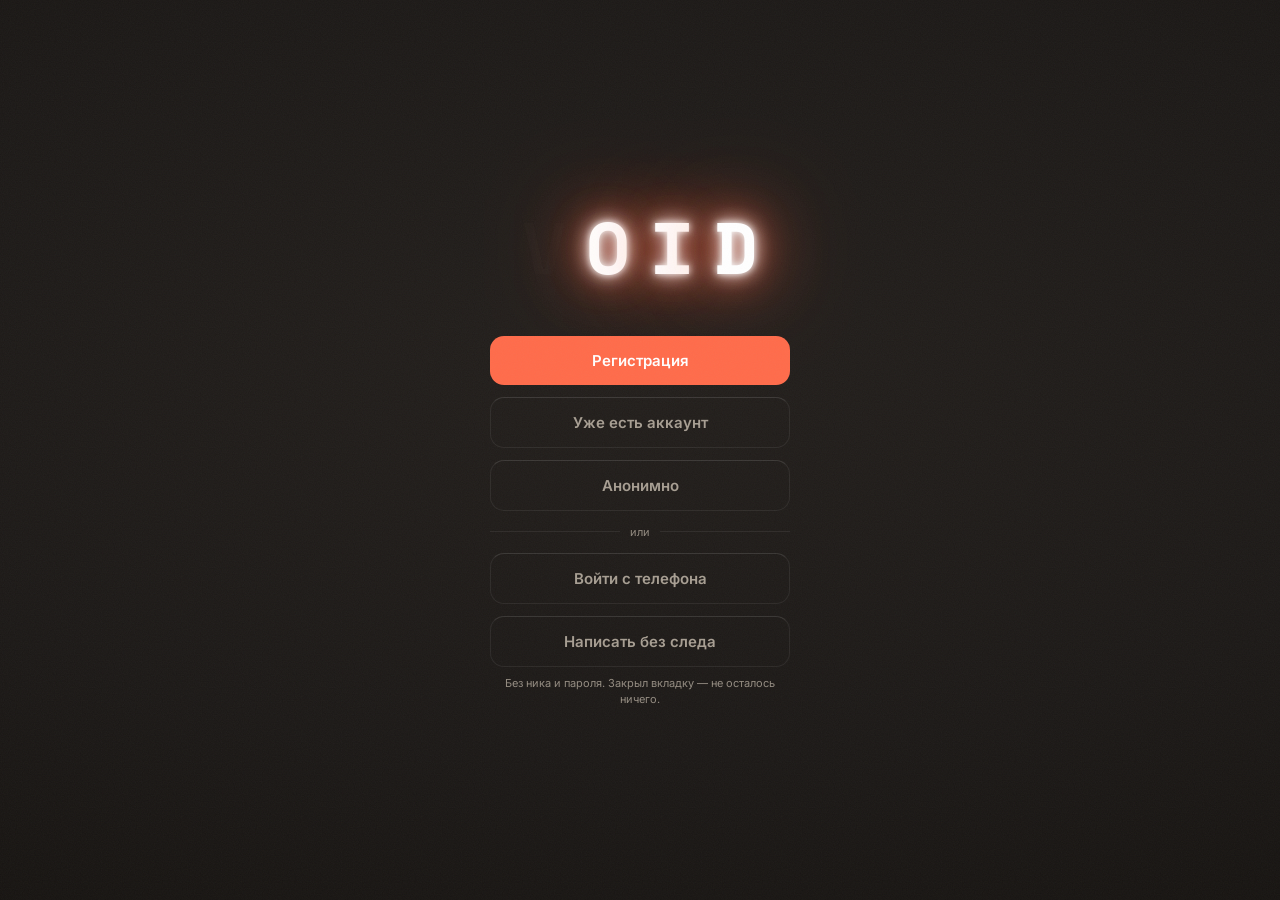
==== commit a5dc8e8d: "Экран входа: форма на карточке, а не на плоском фоне поверх фона Тот же разрыв, что был в боковом ме" ====
--- a/index.html
+++ b/index.html
@@ -81,8 +81,11 @@
   .light body::before, body.light::before { opacity:0.03; }
 
   /* ===== ЭКРАН РЕГИСТРАЦИИ ===== */
+  /* Раньше здесь была своя сплошная заливка поверх колодца и зерна фона —
+     первое, что видит человек, было ровнее и площе всего остального
+     приложения. Убрана: экран теперь стоит на том же фоне, что и всё. */
   #register-screen {
-    position:fixed; inset:0; background:var(--bg);
+    position:fixed; inset:0;
     display:flex; flex-direction:column; align-items:center; justify-content:center;
     gap:36px; z-index:300; transition:opacity 0.5s,transform 0.5s;
   }
@@ -92,14 +95,20 @@
   .neon-letter { display:inline-block; color:#fff; text-shadow:0 0 7px #fff,0 0 18px #fff,0 0 35px var(--accent),0 0 70px var(--accent),0 0 100px var(--accent); transition:color 0.15s,text-shadow 0.15s; }
   .neon-letter.dim { color:var(--bg2); text-shadow:none; }
 
-  .reg-form { display:flex; flex-direction:column; align-items:center; gap:14px; width:300px; }
+  /* Формы стояли прямо на фоне, без единой поверхности под собой — то же
+     самое рассогласование, что было в боковом меню. Теперь это карточка,
+     как модальные окна дальше в приложении: тот же материал с первого экрана. */
+  .reg-form { display:flex; flex-direction:column; align-items:center; gap:14px; width:300px;
+    background:var(--glass2); backdrop-filter:var(--blur); -webkit-backdrop-filter:var(--blur);
+    border:1px solid var(--glass-border); border-top-color:var(--edge);
+    border-radius:var(--radius-xl); padding:28px 24px; }
   .reg-label { font-size:11px; letter-spacing:3px; color:var(--text3); text-transform:uppercase; font-family:'Space Mono',monospace; align-self:flex-start; }
-  .reg-input { width:100%; background:var(--bg3); border:1px solid var(--border); border-radius:14px; padding:14px 18px; color:var(--text); font-size:15px; font-family:'Inter',sans-serif; outline:none; transition:border 0.2s,box-shadow 0.2s; text-align:center; }
+  .reg-input { width:100%; background:var(--bg3); border:1px solid var(--border); border-top-color:var(--edge); border-radius:14px; padding:14px 18px; color:var(--text); font-size:15px; font-family:'Inter',sans-serif; outline:none; transition:border 0.2s,box-shadow 0.2s; text-align:center; }
   .reg-input:focus { border-color:var(--accent); box-shadow:0 0 0 3px var(--shadow); }
   .reg-input::placeholder { color:var(--text3); }
-  .seed-box { width:100%; background:var(--bg3); border:1px solid var(--border); border-radius:14px; padding:14px 16px; }
+  .seed-box { width:100%; background:var(--bg3); border:1px solid var(--border); border-top-color:var(--edge); border-radius:14px; padding:14px 16px; }
   .seed-words { font-family:'Space Mono',monospace; font-size:12px; color:var(--accent); line-height:2; word-break:break-word; letter-spacing:0.5px; }
-  .copy-seed-btn { width:100%; padding:10px; background:var(--bg3); border:1px solid var(--border); border-radius:12px; color:var(--text2); font-size:13px; font-family:'Inter',sans-serif; cursor:pointer; transition:all 0.2s; }
+  .copy-seed-btn { width:100%; padding:10px; background:var(--bg3); border:1px solid var(--border); border-top-color:var(--edge); border-radius:12px; color:var(--text2); font-size:13px; font-family:'Inter',sans-serif; cursor:pointer; transition:all 0.2s; }
   .copy-seed-btn:hover { border-color:var(--accent); color:var(--accent); }
   .copy-seed-btn.copied { border-color:var(--online); color:var(--online); }
   .reg-hint { font-size:11px; color:var(--text3); text-align:center; line-height:1.6; }
@@ -123,7 +132,7 @@
 
   .primary-btn { background:var(--accent); border:none; color:white; }
   .primary-btn:hover { background:#E55A3C; }
-  .secondary-btn { background:transparent; border:1px solid var(--border); color:var(--text2); }
+  .secondary-btn { background:transparent; border:1px solid var(--border); border-top-color:var(--edge); color:var(--text2); }
   .secondary-btn:hover { border-color:var(--accent); color:var(--text); }
 
   @keyframes fadeInUp { from{opacity:0;transform:translateY(20px)} to{opacity:1;transform:none} }
@@ -148,7 +157,7 @@
   .logo { font-family:'Space Mono',monospace; font-size:20px; font-weight:700; letter-spacing:6px; color:var(--accent); }
 
   /* Профиль в сайдбаре */
-  .profile-section { padding:20px; border-bottom:none; display:flex; flex-direction:column; align-items:center; gap:12px; flex-shrink:0; background:var(--glass); border-radius:var(--radius-lg); margin:12px; border:1px solid var(--glass-border); }
+  .profile-section { padding:20px; border-bottom:none; display:flex; flex-direction:column; align-items:center; gap:12px; flex-shrink:0; background:var(--glass); border-radius:var(--radius-lg); margin:12px; border:1px solid var(--glass-border); border-top-color:var(--edge); }
   .profile-avatar-wrap { position:relative; cursor:pointer; }
   .profile-avatar {
     width:72px; height:72px; border-radius:22px;
@@ -166,7 +175,7 @@
     background:var(--accent); display:flex; align-items:center; justify-content:center;
     font-size:12px; border:2px solid var(--bg2);
   }
-  .profile-nick { font-family:'Space Mono',monospace; font-size:15px; font-weight:700; color:var(--text); }
+  .profile-nick { font-size:17px; font-weight:700; color:var(--text); }
   .profile-status { font-size:12px; color:var(--online); cursor:pointer; padding:6px 12px; border-radius:10px; }
   .profile-status:hover { opacity:0.8; }
 
@@ -175,15 +184,25 @@
   .settings-menu::-webkit-scrollbar { width:3px; }
   .settings-menu::-webkit-scrollbar-thumb { background:var(--border); }
 
-  .settings-section-label { padding:10px 18px 6px; font-size:11px; letter-spacing:2px; color:var(--text3); text-transform:uppercase; font-family:'Space Mono',monospace; }
-
-  .settings-item { display:flex; align-items:center; gap:12px; padding:12px 18px; cursor:pointer; transition:background 0.15s; border-radius:var(--radius-md); margin:2px 10px; }
-  .settings-item:hover { background:var(--glass); }
-  .settings-item-icon { width:34px; height:34px; border-radius:10px; background:var(--bg3); display:flex; align-items:center; justify-content:center; font-size:16px; flex-shrink:0; }
-  .settings-item-info { flex:1; }
+  .settings-section-label { margin:20px 18px 8px; font-size:11px; letter-spacing:2px; color:var(--text3); text-transform:uppercase; font-family:'Space Mono',monospace; }
+  .settings-menu > .settings-section-label:first-child { margin-top:6px; }
+
+  /* Группа настроек — одна поверхность, а не череда отдельных плашек:
+     общая грань, общий верх/низ со скруглением, внутри — тонкие разделители
+     вместо зазоров. Раньше ряд правил выглядел как обычный системный список
+     без единого края — то самое «не нравится дизайн меню». */
+  .settings-card { background:var(--glass); border:1px solid var(--glass-border); border-top-color:var(--edge);
+    border-radius:var(--radius-lg); margin:0 10px 4px; overflow:hidden; }
+  .settings-card.danger { border-color:rgba(239,68,68,0.3); border-top-color:rgba(239,68,68,0.45); }
+
+  .settings-item { display:flex; align-items:center; gap:12px; padding:13px 16px; cursor:pointer; transition:background 0.15s; }
+  .settings-card .settings-item:not(:last-child) { border-bottom:1px solid var(--border); }
+  .settings-item:hover { background:var(--bg3); }
+  .settings-item-icon { width:34px; height:34px; border-radius:10px; background:var(--bg3); border:1px solid var(--border); border-top-color:var(--edge); display:flex; align-items:center; justify-content:center; font-size:16px; flex-shrink:0; }
+  .settings-item-info { flex:1; min-width:0; }
   .settings-item-name { font-size:14px; color:var(--text); }
   .settings-item-sub { font-size:12px; color:var(--text3); margin-top:2px; line-height:1.35; }
-  .settings-item-arrow { color:var(--text3); font-size:12px; }
+  .settings-item-arrow { color:var(--text3); font-size:12px; flex-shrink:0; }
 
   .settings-divider { height:1px; background:var(--border); margin:8px 0; }
 
@@ -910,7 +929,7 @@
     <label class="remember-row"><input type="checkbox" id="sreg-remember" checked><span>Запомнить на этом устройстве</span></label>
     <div class="reg-hint">Минимум 6 символов. Пароль нельзя восстановить.</div>
     <div style="display:flex;gap:10px;width:100%;">
-      <button class="reg-btn" style="background:var(--bg3);border:1px solid var(--border);color:var(--text2);flex:0 0 auto;width:44px;font-size:20px;" onclick="showStartScreen()">←</button>
+      <button class="reg-btn" style="background:var(--bg3);border:1px solid var(--border);border-top-color:var(--edge);color:var(--text2);flex:0 0 auto;width:44px;font-size:20px;" onclick="showStartScreen()">←</button>
       <button class="reg-btn" style="flex:1;" onclick="registerSimple()">СОЗДАТЬ</button>
     </div>
   </div>
@@ -925,7 +944,7 @@
     <button class="copy-seed-btn" onclick="copySeed()" id="copy-seed-btn"><i data-ico="copy"></i>Скопировать фразу</button>
     <div class="reg-hint">Запиши фразу — нужна для восстановления аккаунта.</div>
     <div style="display:flex;gap:10px;width:100%;">
-      <button class="reg-btn" style="background:var(--bg3);border:1px solid var(--border);color:var(--text2);flex:0 0 auto;width:44px;font-size:20px;" onclick="showStartScreen()">←</button>
+      <button class="reg-btn" style="background:var(--bg3);border:1px solid var(--border);border-top-color:var(--edge);color:var(--text2);flex:0 0 auto;width:44px;font-size:20px;" onclick="showStartScreen()">←</button>
       <button class="reg-btn" style="flex:1;" onclick="registerAnon()">СОЗДАТЬ</button>
     </div>
   </div>
@@ -935,7 +954,7 @@
     <div class="reg-label">Как входить?</div>
     <button class="start-btn primary-btn" onclick="showSimpleLoginForm()">Обычный вход</button>
     <button class="start-btn secondary-btn" onclick="showAnonLoginForm()">По сид-фразе</button>
-    <button class="reg-btn" style="background:var(--bg3);border:1px solid var(--border);color:var(--text2);margin-top:4px;" onclick="showStartScreen()">← Назад</button>
+    <button class="reg-btn" style="background:var(--bg3);border:1px solid var(--border);border-top-color:var(--edge);color:var(--text2);margin-top:4px;" onclick="showStartScreen()">← Назад</button>
   </div>
 
   <!-- Простой вход (ник + пароль) -->
@@ -954,7 +973,7 @@
        style="font-size:12px;color:var(--text3);text-decoration:none;align-self:center;
               border-bottom:1px dashed var(--border);">Забыл пароль</a>
     <div style="display:flex;gap:10px;width:100%;">
-      <button class="reg-btn" style="background:var(--bg3);border:1px solid var(--border);color:var(--text2);flex:0 0 auto;width:44px;font-size:20px;" onclick="showLoginSelect()">←</button>
+      <button class="reg-btn" style="background:var(--bg3);border:1px solid var(--border);border-top-color:var(--edge);color:var(--text2);flex:0 0 auto;width:44px;font-size:20px;" onclick="showLoginSelect()">←</button>
       <button class="reg-btn" style="flex:1;" onclick="loginSimple()">ВОЙТИ</button>
     </div>
   </div>
@@ -967,7 +986,7 @@
     <div id="unlock-error" style="color:var(--accent2);font-size:12px;display:none;align-self:flex-start;">Неверный пароль</div>
     <label class="remember-row"><input type="checkbox" id="unlock-remember" checked><span>Запомнить на этом устройстве</span></label>
     <button class="reg-btn" style="width:100%;" onclick="doUnlock()">ОТКРЫТЬ</button>
-    <button class="reg-btn" style="background:var(--bg3);border:1px solid var(--border);color:var(--text2);width:100%;margin-top:4px;" onclick="doLogout()">Выйти из аккаунта</button>
+    <button class="reg-btn" style="background:var(--bg3);border:1px solid var(--border);border-top-color:var(--edge);color:var(--text2);width:100%;margin-top:4px;" onclick="doLogout()">Выйти из аккаунта</button>
   </div>
 
   <!-- Форма входа -->
@@ -1002,7 +1021,7 @@
     <div id="login-error" style="color:var(--accent2);font-size:12px;display:none;align-self:flex-start;">Заполни все 24 слова</div>
     <div class="reg-hint">Введи слова в нужном порядке.<br>Можно вставить всю фразу сразу в первое поле.</div>
     <div style="display:flex;gap:10px;width:100%;">
-      <button class="reg-btn" style="background:var(--bg3);border:1px solid var(--border);color:var(--text2);flex:0 0 auto;width:44px;font-size:20px;" onclick="showLoginSelect()">←</button>
+      <button class="reg-btn" style="background:var(--bg3);border:1px solid var(--border);border-top-color:var(--edge);color:var(--text2);flex:0 0 auto;width:44px;font-size:20px;" onclick="showLoginSelect()">←</button>
       <button class="reg-btn" style="flex:1;" onclick="login()">ВОЙТИ</button>
     </div>
   </div>
@@ -1044,6 +1063,7 @@
     <!-- Меню -->
     <div class="settings-menu">
       <div class="settings-section-label">Внешний вид</div>
+      <div class="settings-card">
 
       <div class="settings-item" onclick="toggleTheme()">
         <div class="settings-item-icon" data-ico="moon"></div>
@@ -1063,7 +1083,9 @@
         <div class="settings-item-arrow">›</div>
       </div>
 
+      </div>
       <div class="settings-section-label">Аккаунт</div>
+      <div class="settings-card">
 
       <div class="settings-item" id="accounts-menu-item" style="display:none;" onclick="showAccountsModal()">
         <div class="settings-item-icon" data-ico="people"></div>
@@ -1164,6 +1186,10 @@
         <div class="settings-item-arrow">›</div>
       </div>
 
+      </div>
+      <!-- Отдельная карточка, не строка в общем списке: необратимое действие
+           не должно теряться среди обычных настроек -->
+      <div class="settings-card danger">
       <div class="settings-item" id="delete-account-item" onclick="showDeleteAccountModal()">
         <div class="settings-item-icon" style="background:rgba(239,68,68,0.15);" data-ico="trash"></div>
         <div class="settings-item-info">
@@ -1172,8 +1198,10 @@
         </div>
         <div class="settings-item-arrow">›</div>
       </div>
+      </div>
 
       <div class="settings-section-label">Переписка</div>
+      <div class="settings-card">
 
       <div class="settings-item" onclick="показатьВыгрузку()">
         <div class="settings-item-icon" data-ico="archive"></div>
@@ -1193,7 +1221,9 @@
         <div class="settings-item-arrow">›</div>
       </div>
 
+      </div>
       <div class="settings-section-label">Система</div>
+      <div class="settings-card">
 
       <div class="settings-item" onclick="showLangModal()">
         <div class="settings-item-icon" data-ico="globe"></div>
@@ -1222,7 +1252,9 @@
         <div class="settings-item-arrow">›</div>
       </div>
 
+      </div>
       <div class="settings-section-label">О приложении</div>
+      <div class="settings-card">
 
       <div class="settings-item" onclick="showAboutModal()">
         <div class="settings-item-icon" data-ico="info"></div>
@@ -1233,6 +1265,7 @@
         <div class="settings-item-arrow">›</div>
       </div>
 
+      </div>
       <div class="settings-divider"></div>
 
       <div class="logout-item" onclick="logout()">
@@ -2706,13 +2739,25 @@
     connectDmWs();
   }
 
+  // Сервер решает, слать ли push-уведомление, не только по тому, жив ли
+  // сокет — сокет на заблокированном телефоне часто остаётся формально
+  // открытым ещё какое-то время после того, как экран погас. Сообщаем ему
+  // прямо, видно ли сейчас приложение, а не заставляем гадать по обрыву связи.
+  function сообщитьВидимость() {
+    if (dmWs && dmWs.readyState === 1) {
+      try { dmWs.send(JSON.stringify({ type: 'видимость', скрыт: document.hidden })); } catch (e) {}
+    }
+  }
+
   document.addEventListener('visibilitychange', () => {
+    сообщитьВидимость();
     if (document.hidden) return;
     dmWakeCheck();
     if (currentChat) reportRead(currentChat);
   });
   window.addEventListener('online', dmWakeCheck);
   window.addEventListener('focus', dmWakeCheck);
+  window.addEventListener('pagehide', сообщитьВидимость);
 
   // Аккаунт заблокирован или удалён администратором — дальше сидеть в
   // приложении смысла нет, чистим сессию и объясняем что произошло.
@@ -3091,6 +3136,7 @@
           isMod   = !!msg.mod;
           updateAdminMenuVisibility();
           saveState();
+          сообщитьВидимость();       // сервер не должен ждать первой смены вкладки, чтобы узнать
           ensureKeyPair();           // без ключей отправлять будет нечем
           setupPush();               // чтобы достучались и при закрытом приложении
           loadPresenceSetting();
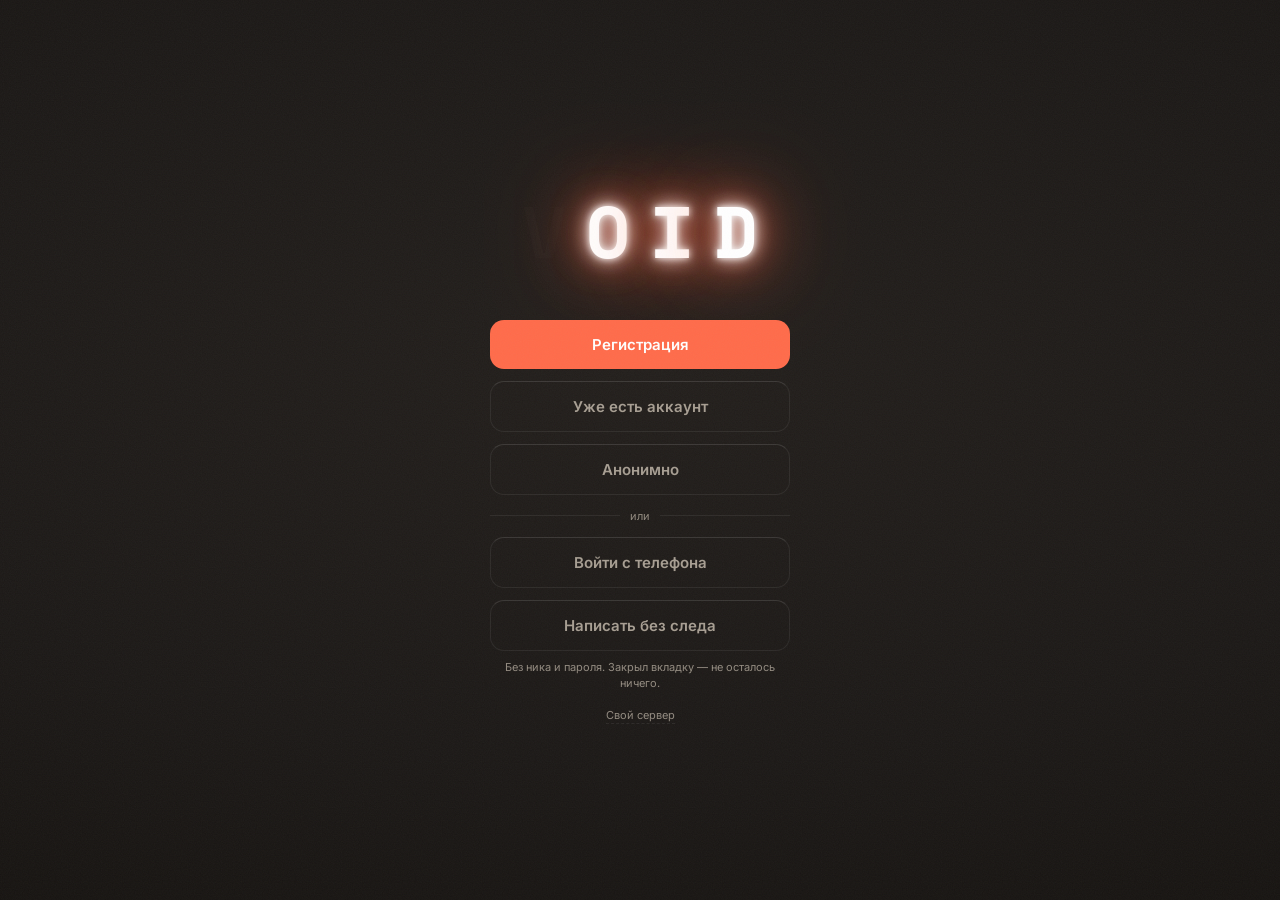
==== commit 6d43b84f: "Свой сервер: адрес выносится в настройку, острова не смешиваются Первый шаг к тому, о чём шла речь: " ====
--- a/index.html
+++ b/index.html
@@ -123,6 +123,13 @@
   /* Стартовый экран */
   .start-screen { display:flex; flex-direction:column; gap:12px; width:300px; opacity:0; animation:fadeInUp 0.6s ease 1.2s forwards; }
 
+  .server-link { font-size:11px; color:var(--text3); text-decoration:none; text-align:center;
+    border-bottom:1px dashed var(--border); align-self:center; margin-top:4px; padding-bottom:1px; }
+  .server-link:hover { color:var(--accent); border-bottom-color:var(--accent); }
+  /* Когда сервер свой — человек должен видеть это сразу, не заходя в настройки:
+     он живёт на другом острове, и его ник там ничей больше */
+  .server-metka { font-family:'Space Mono',monospace; font-size:11px; color:var(--accent);
+    text-align:center; word-break:break-all; margin-bottom:6px; }
   .start-cherta { display:flex; align-items:center; gap:10px; color:var(--text3); font-size:11px; margin:2px 0; }
   .start-cherta::before, .start-cherta::after { content:''; flex:1; height:1px; background:var(--border); }
   .start-poyasnenie { font-size:11px; color:var(--text3); text-align:center; line-height:1.5; margin-top:-4px; }
@@ -454,7 +461,10 @@
 
   /* MODAL */
   .modal-overlay { position:fixed; inset:0; background:rgba(0,0,0,0.6); display:flex; align-items:center; justify-content:center; z-index:200; backdrop-filter:blur(4px); }
-  .modal { background:var(--glass2); backdrop-filter:var(--blur); -webkit-backdrop-filter:var(--blur); border:1px solid var(--glass-border); border-radius:var(--radius-xl); padding:28px; width:320px; display:flex; flex-direction:column; gap:16px; max-height:85vh; overflow-y:auto; }
+  /* Одна строка — и все всплывающие окна в приложении (их десятки: темы,
+     язык, «О Войде», админка, бан, приглашения, группы, подтверждения)
+     разом получают ту же кромку сверху, что и остальные поверхности. */
+  .modal { background:var(--glass2); backdrop-filter:var(--blur); -webkit-backdrop-filter:var(--blur); border:1px solid var(--glass-border); border-top-color:var(--edge); border-radius:var(--radius-xl); padding:28px; width:320px; display:flex; flex-direction:column; gap:16px; max-height:85vh; overflow-y:auto; }
   .modal-title { font-family:'Space Mono',monospace; font-size:15px; font-weight:700; letter-spacing:2px; }
   /* ===== АДМИН-ПАНЕЛЬ ===== */
   .adm-modal { width:min(94vw,480px); max-height:86vh; display:flex; flex-direction:column; gap:12px; }
@@ -484,7 +494,7 @@
   .adm-tag.adm    { background:rgba(245,158,11,0.15); color:#F59E0B; }
   .adm-meta { font-size:11px; color:var(--text3); }
   .adm-acts { display:flex; gap:7px; flex-wrap:wrap; }
-  .adm-btn { flex:1; min-width:88px; padding:8px 10px; border-radius:10px; border:1px solid var(--border); background:var(--bg2); color:var(--text2); font-size:12px; font-family:'Inter',sans-serif; cursor:pointer; transition:all 0.15s; }
+  .adm-btn { flex:1; min-width:88px; padding:8px 10px; border-radius:10px; border:1px solid var(--border); border-top-color:var(--edge); background:var(--bg2); color:var(--text2); font-size:12px; font-family:'Inter',sans-serif; cursor:pointer; transition:all 0.15s; }
   .adm-btn:hover:not(:disabled) { background:var(--glass); color:var(--text); }
   .adm-btn:disabled { opacity:0.45; cursor:not-allowed; }
   .adm-btn.warn { color:#F59E0B; border-color:rgba(245,158,11,0.35); }
@@ -686,7 +696,8 @@
   .capsule-countdown { font-size:11px; color:var(--accent2); font-family:'Space Mono',monospace; margin-top:3px; }
 
   /* ОНБОРДИНГ */
-  .ob-overlay { position:fixed; inset:0; background:var(--bg); z-index:400; display:flex; flex-direction:column; align-items:center; justify-content:space-between; padding:60px 30px 40px; }
+  /* Как и у экрана входа — без своей заливки, на общем фоне приложения */
+  .ob-overlay { position:fixed; inset:0; z-index:400; display:flex; flex-direction:column; align-items:center; justify-content:space-between; padding:60px 30px 40px; }
   .ob-content { flex:1; display:flex; flex-direction:column; align-items:center; justify-content:center; gap:16px; width:100%; max-width:340px; overflow-y:auto; }
   @keyframes obSlideIn { from { opacity:0; transform:translateX(40px); } to { opacity:1; transform:none; } }
   @keyframes obSlideOut { from { opacity:1; transform:none; } to { opacity:0; transform:translateX(-40px); } }
@@ -699,14 +710,15 @@
   .ob-icon { font-size:64px; }
   .ob-title { font-family:'Space Mono',monospace; font-size:18px; font-weight:700; text-align:center; letter-spacing:2px; color:var(--text); }
   .ob-text { font-size:14px; color:var(--text2); text-align:center; line-height:1.8; }
-  .ob-seed-display { background:var(--bg3); border:1px solid var(--border); border-radius:14px; padding:16px; font-family:'Space Mono',monospace; font-size:11px; color:var(--accent); line-height:2; word-break:break-word; text-align:center; width:100%; }
+  .ob-seed-display { background:var(--bg3); border:1px solid var(--border); border-top-color:var(--edge); border-radius:14px; padding:16px; font-family:'Space Mono',monospace; font-size:11px; color:var(--accent); line-height:2; word-break:break-word; text-align:center; width:100%; }
   .ob-warn { font-size:12px; color:var(--accent2); text-align:center; }
   .ob-dots { display:flex; gap:8px; justify-content:center; margin:12px 0; }
   .ob-dot { width:8px; height:8px; border-radius:50%; background:var(--text3); transition:all 0.3s; }
   .ob-dot.active { background:var(--accent); width:24px; border-radius:4px; }
-  .ob-next-btn { width:100%; max-width:340px; padding:15px; background:var(--accent); border:none; border-radius:14px; color:white; font-size:15px; font-family:'Space Mono',monospace; font-weight:700; letter-spacing:3px; cursor:pointer; transition:background 0.2s; }
+  /* Была моноширинной вразрядку — теперь тот же язык кнопок, что и везде */
+  .ob-next-btn { width:100%; max-width:340px; padding:15px; background:var(--accent); border:none; border-radius:14px; color:white; font-size:15px; font-family:'Inter',sans-serif; font-weight:600; letter-spacing:0; cursor:pointer; transition:background 0.2s; }
   .ob-next-btn:hover { background:#E55A3C; opacity:0.85; }
-  .ob-copy-btn { width:100%; padding:10px; background:var(--bg3); border:1px solid var(--border); border-radius:12px; color:var(--text2); font-size:13px; font-family:'Inter',sans-serif; cursor:pointer; transition:all 0.2s; }
+  .ob-copy-btn { width:100%; padding:10px; background:var(--bg3); border:1px solid var(--border); border-top-color:var(--edge); border-radius:12px; color:var(--text2); font-size:13px; font-family:'Inter',sans-serif; cursor:pointer; transition:all 0.2s; }
   .ob-copy-btn:hover { border-color:var(--accent); color:var(--accent); }
 
   /* ПЕРЕПИСКА БЕЗ СЛЕДА
@@ -907,6 +919,9 @@
          привычные три кнопки. -->
     <div id="invite-greeting" style="display:none;width:100%;max-width:320px;margin-bottom:18px;
          background:var(--glass);border:1px solid var(--glass-border);border-radius:var(--radius-lg);padding:16px;"></div>
+    <!-- Виден, только когда сервер свой: человек должен понимать, на каком
+         он острове, ещё до того как заведёт аккаунт -->
+    <div class="server-metka" id="server-metka" style="display:none;"></div>
     <button class="start-btn primary-btn" onclick="showSimpleRegForm()">Регистрация</button>
     <button class="start-btn secondary-btn" onclick="showLoginSelect()">Уже есть аккаунт</button>
     <button class="start-btn secondary-btn" onclick="showAnonRegForm()">Анонимно</button>
@@ -916,6 +931,9 @@
     <button class="start-btn secondary-btn" onclick="показатьВходСТелефона()">Войти с телефона</button>
     <button class="start-btn secondary-btn" onclick="начатьБезСледа()">Написать без следа</button>
     <div class="start-poyasnenie">Без ника и пароля. Закрыл вкладку — не осталось ничего.</div>
+    <!-- Войд можно поднять у себя. Ссылка тихая и внизу: большинству это не
+         нужно, а тем, кому нужно, она и так видна. -->
+    <a href="#" class="server-link" id="server-link" onclick="показатьВыборСервера();return false;">Свой сервер</a>
   </div>
 
   <!-- Простая регистрация (ник + пароль) -->
@@ -1580,11 +1598,44 @@
   // Всё, что относится к аккаунту, лежит под своим ключом: void_acct:<ник>,
   // void_chats:<ник>, void_pass:<ник>. Благодаря этому на устройстве может
   // жить несколько аккаунтов, не затирая переписки друг друга.
-  function acctId(nick) { return String(nick || '').trim().toLowerCase(); }
-
+  // Опознаватель аккаунта в хранилище устройства. Ники на разных серверах
+  // между собой не связаны: «vlad» у себя дома и «vlad» на общем сервере —
+  // разные люди, и складывать их переписку в одну запись нельзя.
+  //
+  // Для сервера по умолчанию формат оставлен прежним (голый ник) намеренно:
+  // иначе у всех, кто уже пользуется, аккаунт «потерялся» бы при обновлении,
+  // потому что ключи в localStorage перестали бы совпадать.
+  function acctId(nick) {
+    const ник = String(nick || '').trim().toLowerCase();
+    if (!ник) return '';
+    const свой = свойСервер();
+    if (!свой) return ник;
+    return свой.replace(/^https?:\/\//, '').replace(/\/+$/, '') + '|' + ник;
+  }
+
+  // Принадлежит ли запись текущему серверу. Опознаватель уже несёт в себе
+  // имя сервера (см. acctId), поэтому достаточно посмотреть на префикс.
+  function нашеГоСервера(id) {
+    const свой = свойСервер();
+    const s = String(id || '');
+    if (!свой) return !s.includes('|');     // на общем сервере — только простые ключи
+    return s.startsWith(свой.replace(/^https?:\/\//, '').replace(/\/+$/, '') + '|');
+  }
+
+  // Список показывает только аккаунты текущего сервера. Иначе переключатель
+  // предлагал бы аккаунт с другого острова — и тот, выбранный, не смог бы
+  // авторизоваться, потому что на этом сервере его попросту нет.
   function loadAccounts() {
-    try { return JSON.parse(localStorage.getItem('void_accounts')) || []; }
+    try { return (JSON.parse(localStorage.getItem('void_accounts')) || []).filter(a => нашеГоСервера(a.id)); }
     catch(e) { return []; }
+  }
+
+  // А сохраняем — вместе с чужими: они принадлежат другому серверу, и стереть
+  // их только потому, что мы сейчас не там, значит потерять их насовсем.
+  function saveAccountsСохранивЧужие(list) {
+    let все = [];
+    try { все = JSON.parse(localStorage.getItem('void_accounts')) || []; } catch (e) {}
+    saveAccounts(все.filter(a => !нашеГоСервера(a.id)).concat(list));
   }
 
   function saveAccounts(list) {
@@ -1594,13 +1645,13 @@
   function upsertAccount(entry) {
     const list = loadAccounts().filter(a => a.id !== entry.id);
     list.push(entry);
-    saveAccounts(list);
+    saveAccountsСохранивЧужие(list);
   }
 
   // wipeChats=false оставляет переписку на устройстве — аккаунт просто
   // перестаёт быть добавленным, но при повторном входе история на месте
   function forgetAccount(id, wipeChats) {
-    saveAccounts(loadAccounts().filter(a => a.id !== id));
+    saveAccountsСохранивЧужие(loadAccounts().filter(a => a.id !== id));
     try {
       localStorage.removeItem('void_acct:' + id);
       localStorage.removeItem('void_pass:' + id);
@@ -2122,9 +2173,19 @@
     try {
       migrateLegacyStorage();
       applyPrefs();
+      // Последний вход мог быть на другом сервере. Поднимать тот аккаунт
+      // здесь нельзя: на этом сервере его нет, и приложение выглядело бы
+      // вошедшим, а на деле бесконечно спотыкалось бы об отказ в авторизации.
+      // Но и сдаваться незачем — берём последний здешний, если он есть.
       const id = localStorage.getItem('void_active');
-      if (!id) return false;
-      return await loadAccountInto(id);
+      let цель = (id && нашеГоСервера(id)) ? id : null;
+      if (!цель) {
+        const свои = loadAccounts();
+        цель = свои.length ? свои[свои.length - 1].id : null;
+        if (цель) { try { localStorage.setItem('void_active', цель); } catch (e) {} }
+      }
+      if (!цель) return false;
+      return await loadAccountInto(цель);
     } catch(e) { return false; }
   }
 
@@ -2258,8 +2319,19 @@
     inp.addEventListener('keydown', e => { if(e.key==='Enter') { e.preventDefault(); inp.blur(); } });
   }
 
+  // Отметка о своём сервере на стартовом экране
+  function показатьМеткуСервера() {
+    const свой = свойСервер();
+    const эл = document.getElementById('server-metka');
+    if (!эл) return;
+    if (!свой) { эл.style.display = 'none'; return; }
+    эл.textContent = 'сервер: ' + свой.replace(/^https?:\/\//, '');
+    эл.style.display = 'block';
+  }
+
   // Автовход при загрузке
   window.addEventListener('DOMContentLoaded', async () => {
+    показатьМеткуСервера();
     if (await loadState()) {
       clearInterval(neonInterval);
       requestNotifications();
@@ -2684,8 +2756,21 @@
   let adminUsers = [];
 
   // ===== СЕРВЕР =====
-  const API = 'https://voidm.site';
-  const WS_URL = 'wss://voidm.site/signal';
+  // Адрес сервера — настройка устройства, а не аккаунта. Войд можно поднять
+  // у себя (server/СВОЙ-СЕРВЕР.md) и указать здесь свой адрес: тогда
+  // переписка, ключи и аккаунты живут на нём, а общий сервер не участвует
+  // вообще. Сервер и так не может прочитать переписку — он передаёт
+  // шифротекст, — но свой снимает и зависимость от чужой машины.
+  const СЕРВЕР_ПО_УМОЛЧАНИЮ = 'https://voidm.site';
+  function свойСервер() {
+    try { const с = (localStorage.getItem('void_server') || '').trim(); return с || null; }
+    catch (e) { return null; }
+  }
+  const СЕРВЕР = свойСервер() || СЕРВЕР_ПО_УМОЛЧАНИЮ;
+  const API = СЕРВЕР;
+  // https → wss, http → ws: одной заменой, чтобы свой сервер без сертификата
+  // на стенде тоже работал
+  const WS_URL = СЕРВЕР.replace(/^http/, 'ws') + '/signal';
   let myRawPass = null;    // пропуск для сервера: производное от пароля, не сам пароль
   let myPassword = null;   // сам пароль. Нужен, чтобы вывести ключ от переписки,
                            // и на сервер не уходит никогда после перевода аккаунта
@@ -5282,6 +5367,74 @@
     document.getElementById('msg-input').placeholder = t('writeMsg');
   }
 
+  // ===== СВОЙ СЕРВЕР =====
+  // Перед сохранением адрес проверяется по-настоящему: дёргаем /health и
+  // смотрим, что ответил именно Войд. Иначе человек сохранил бы опечатку и
+  // упёрся в «нет связи», не понимая, что адрес неверный.
+  function показатьВыборСервера() {
+    const текущий = свойСервер();
+    const overlay = document.createElement('div');
+    overlay.className = 'modal-overlay';
+    // Экран входа стоит выше обычных модалок (z-index 300), поэтому окно,
+    // открытое с него, нужно поднимать над ним — как это уже сделано для
+    // «Забыл пароль». Иначе оно рисуется ПОД экраном и читать его нельзя.
+    overlay.style.zIndex = '760';
+    overlay.innerHTML = `
+      <div class="modal">
+        <div class="modal-title">СВОЙ СЕРВЕР</div>
+        <div class="modal-text">Войд можно поднять у себя — тогда переписка,
+          ключи и аккаунты живут на твоей машине. Сервер и так не может прочитать
+          переписку, но свой снимает зависимость от чужой.</div>
+        <input type="text" class="modal-input" id="srv-addr" spellcheck="false" autocapitalize="off"
+               autocomplete="off" placeholder="https://myserver.ru" value="${текущий ? esc(текущий) : ''}">
+        <div class="modal-hod" id="srv-hod"></div>
+        <div class="modal-text" style="font-size:11px;color:var(--text3)">
+          Аккаунты на разных серверах не связаны: на новом сервере тебя ещё нет,
+          там нужно завести аккаунт заново. Переписка со старого никуда не денется.
+        </div>
+        <div class="modal-btns">
+          <button class="btn-secondary" onclick="this.closest('.modal-overlay').remove()">Отмена</button>
+          <button class="btn-primary" id="srv-go" onclick="сохранитьСервер()">Проверить и перейти</button>
+        </div>
+        ${текущий ? '<button class="btn-secondary" style="width:100%" onclick="вернутьОбщийСервер()">Вернуться на общий сервер</button>' : ''}
+      </div>`;
+    document.body.appendChild(overlay);
+    setTimeout(() => document.getElementById('srv-addr')?.focus(), 50);
+  }
+
+  async function сохранитьСервер() {
+    const поле = document.getElementById('srv-addr');
+    const ход = т => { const э = document.getElementById('srv-hod'); if (э) э.textContent = т; };
+    let адрес = (поле?.value || '').trim().replace(/\/+$/, '');
+    if (!адрес) { ход('Введи адрес сервера'); return; }
+    // Без схемы подставляем https: набирать её руками на телефоне мучительно
+    if (!/^https?:\/\//.test(адрес)) адрес = 'https://' + адрес;
+    try { new URL(адрес); } catch (e) { ход('Непохоже на адрес'); return; }
+
+    const кнопка = document.getElementById('srv-go');
+    if (кнопка) кнопка.disabled = true;
+    ход('Проверяю…');
+    try {
+      const о = await fetch(адрес + '/health', { cache: 'no-store' });
+      const д = await о.json().catch(() => null);
+      if (!о.ok || !д || д.ok !== true) throw new Error('это не сервер Войда');
+    } catch (e) {
+      ход('Не отвечает как сервер Войда: ' + (e.message || e));
+      if (кнопка) кнопка.disabled = false;
+      return;
+    }
+    try { localStorage.setItem('void_server', адрес); } catch (e) { ход('Не удалось сохранить'); return; }
+    ход('Готово, перезапускаю…');
+    // Адреса вычисляются один раз при загрузке — проще перезагрузить
+    // страницу, чем переподключать всё вручную
+    setTimeout(() => location.reload(), 600);
+  }
+
+  function вернутьОбщийСервер() {
+    try { localStorage.removeItem('void_server'); } catch (e) {}
+    location.reload();
+  }
+
   function showSeedModal() {
     const overlay=document.createElement('div');
     overlay.className='modal-overlay';
@@ -11404,7 +11557,9 @@
   loadStickers();
 
   // ===== LAN ЧАТ (WebRTC + WebSocket signaling, топология звезда) =====
-  const SIGNAL_URL = 'wss://voidm.site/signal';
+  // Тот же сервер, что и для переписки: он тут только сводит устройства,
+  // дальше они говорят напрямую
+  const SIGNAL_URL = WS_URL;
   let lanRoom = null;
   // { id, name, isHost, myLabel, myPeerId, peers:[{pc,dc,label,peerId,active}], ws }
 
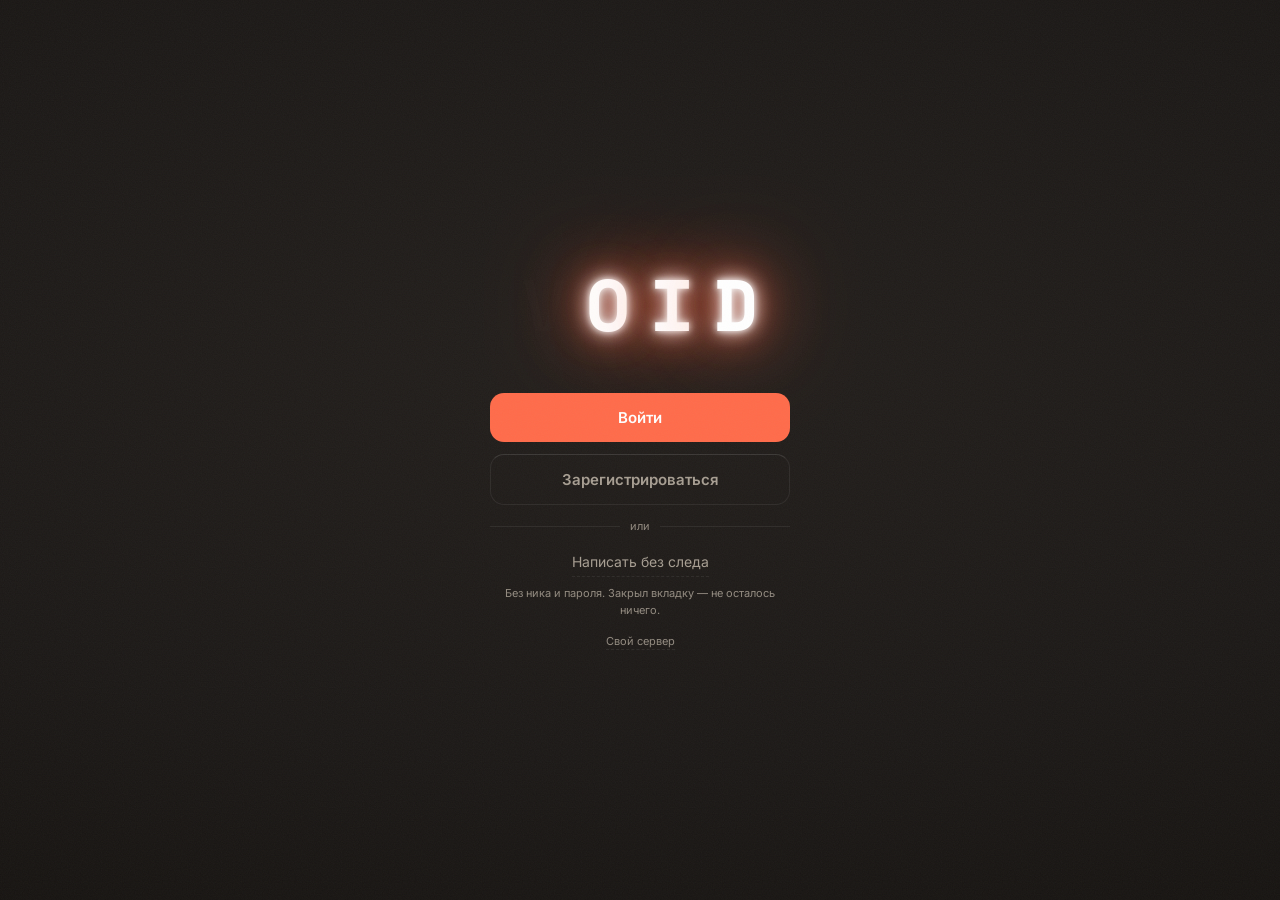
==== commit cd3ee26d: "Экран входа: два действия вместо пяти кнопок Было пять кнопок подряд — «Регистрация», «Уже есть акка" ====
--- a/index.html
+++ b/index.html
@@ -123,6 +123,15 @@
   /* Стартовый экран */
   .start-screen { display:flex; flex-direction:column; gap:12px; width:300px; opacity:0; animation:fadeInUp 0.6s ease 1.2s forwards; }
 
+  /* Ссылка вместо кнопки там, где действие второстепенное: кнопка требует
+     решения, ссылка просто есть на случай, если нужна */
+  .start-ssylka { font-size:14px; color:var(--text2); text-decoration:none; text-align:center;
+    padding:6px 0; border-bottom:1px dashed var(--border); align-self:center; }
+  .start-ssylka:hover { color:var(--accent); border-bottom-color:var(--accent); }
+  .reg-ssylka { font-size:12px; color:var(--text3); text-decoration:none; text-align:center;
+    align-self:center; border-bottom:1px dashed var(--border); padding-bottom:1px; }
+  .reg-ssylka:hover { color:var(--accent); border-bottom-color:var(--accent); }
+  .reg-ssylki { display:flex; flex-direction:column; gap:9px; align-items:center; margin-top:2px; }
   .server-link { font-size:11px; color:var(--text3); text-decoration:none; text-align:center;
     border-bottom:1px dashed var(--border); align-self:center; margin-top:4px; padding-bottom:1px; }
   .server-link:hover { color:var(--accent); border-bottom-color:var(--accent); }
@@ -922,14 +931,17 @@
     <!-- Виден, только когда сервер свой: человек должен понимать, на каком
          он острове, ещё до того как заведёт аккаунт -->
     <div class="server-metka" id="server-metka" style="display:none;"></div>
-    <button class="start-btn primary-btn" onclick="showSimpleRegForm()">Регистрация</button>
-    <button class="start-btn secondary-btn" onclick="showLoginSelect()">Уже есть аккаунт</button>
-    <button class="start-btn secondary-btn" onclick="showAnonRegForm()">Анонимно</button>
+    <!-- Два действия, и всё. Раньше здесь стояло пять кнопок подряд, и
+         человеку на входе приходилось выбирать из пяти вариантов, не зная
+         ещё ни одного из них. Остальные способы никуда не делись — они
+         переехали туда, где становятся понятны: анонимный аккаунт внутрь
+         регистрации, вход с телефона и по фразе — внутрь входа. -->
+    <button class="start-btn primary-btn" onclick="showSimpleLoginForm()">Войти</button>
+    <button class="start-btn secondary-btn" onclick="showSimpleRegForm()">Зарегистрироваться</button>
     <!-- Единственное, что работает вообще без аккаунта. Поэтому и стоит
-         отдельно, за чертой: это не четвёртый способ зарегистрироваться. -->
+         отдельно, за чертой: это не третий способ завести аккаунт. -->
     <div class="start-cherta"><span>или</span></div>
-    <button class="start-btn secondary-btn" onclick="показатьВходСТелефона()">Войти с телефона</button>
-    <button class="start-btn secondary-btn" onclick="начатьБезСледа()">Написать без следа</button>
+    <a href="#" class="start-ssylka" onclick="начатьБезСледа();return false;">Написать без следа</a>
     <div class="start-poyasnenie">Без ника и пароля. Закрыл вкладку — не осталось ничего.</div>
     <!-- Войд можно поднять у себя. Ссылка тихая и внизу: большинству это не
          нужно, а тем, кому нужно, она и так видна. -->
@@ -950,6 +962,10 @@
       <button class="reg-btn" style="background:var(--bg3);border:1px solid var(--border);border-top-color:var(--edge);color:var(--text2);flex:0 0 auto;width:44px;font-size:20px;" onclick="showStartScreen()">←</button>
       <button class="reg-btn" style="flex:1;" onclick="registerSimple()">СОЗДАТЬ</button>
     </div>
+    <!-- Анонимный аккаунт — это тоже регистрация, просто без пароля.
+         На стартовом экране он выглядел третьим непонятным вариантом,
+         здесь — понятной альтернативой тому, что человек уже читает. -->
+    <a href="#" class="reg-ssylka" id="sreg-anon" onclick="showAnonRegForm();return false;">Анонимно, без пароля</a>
   </div>
 
   <!-- Анонимная регистрация (сид-фраза) -->
@@ -967,13 +983,8 @@
     </div>
   </div>
 
-  <!-- Выбор способа входа -->
-  <div class="reg-form" id="login-select" style="display:none;opacity:0;">
-    <div class="reg-label">Как входить?</div>
-    <button class="start-btn primary-btn" onclick="showSimpleLoginForm()">Обычный вход</button>
-    <button class="start-btn secondary-btn" onclick="showAnonLoginForm()">По сид-фразе</button>
-    <button class="reg-btn" style="background:var(--bg3);border:1px solid var(--border);border-top-color:var(--edge);color:var(--text2);margin-top:4px;" onclick="showStartScreen()">← Назад</button>
-  </div>
+  <!-- Экрана «как входить?» больше нет: он стоял лишним шагом перед формой,
+       которая нужна почти всем. Редкие способы — ссылками в самой форме. -->
 
   <!-- Простой вход (ник + пароль) -->
   <div class="reg-form" id="simple-login-form" style="display:none;opacity:0;">
@@ -987,11 +998,15 @@
            class="reg-input" id="slogin-code" placeholder="код из приложения" style="display:none;">
     <div id="slogin-error" style="color:var(--accent2);font-size:12px;display:none;align-self:flex-start;">Неверный ник или пароль</div>
     <label class="remember-row"><input type="checkbox" id="slogin-remember" checked><span>Запомнить на этом устройстве</span></label>
-    <a href="#" onclick="показатьВосстановление();return false;"
-       style="font-size:12px;color:var(--text3);text-decoration:none;align-self:center;
-              border-bottom:1px dashed var(--border);">Забыл пароль</a>
+    <!-- Остальные способы входа переехали сюда со стартового экрана: здесь
+         человек уже знает, что входит, и выбирает только «как» -->
+    <div class="reg-ssylki">
+      <a href="#" class="reg-ssylka" id="slogin-forgot" onclick="показатьВосстановление();return false;">Забыл пароль</a>
+      <a href="#" class="reg-ssylka" id="slogin-seed" onclick="showAnonLoginForm();return false;">Войти по сид-фразе</a>
+      <a href="#" class="reg-ssylka" id="slogin-phone" onclick="показатьВходСТелефона();return false;">Войти с телефона</a>
+    </div>
     <div style="display:flex;gap:10px;width:100%;">
-      <button class="reg-btn" style="background:var(--bg3);border:1px solid var(--border);border-top-color:var(--edge);color:var(--text2);flex:0 0 auto;width:44px;font-size:20px;" onclick="showLoginSelect()">←</button>
+      <button class="reg-btn" style="background:var(--bg3);border:1px solid var(--border);border-top-color:var(--edge);color:var(--text2);flex:0 0 auto;width:44px;font-size:20px;" onclick="showStartScreen()">←</button>
       <button class="reg-btn" style="flex:1;" onclick="loginSimple()">ВОЙТИ</button>
     </div>
   </div>
@@ -1039,7 +1054,7 @@
     <div id="login-error" style="color:var(--accent2);font-size:12px;display:none;align-self:flex-start;">Заполни все 24 слова</div>
     <div class="reg-hint">Введи слова в нужном порядке.<br>Можно вставить всю фразу сразу в первое поле.</div>
     <div style="display:flex;gap:10px;width:100%;">
-      <button class="reg-btn" style="background:var(--bg3);border:1px solid var(--border);border-top-color:var(--edge);color:var(--text2);flex:0 0 auto;width:44px;font-size:20px;" onclick="showLoginSelect()">←</button>
+      <button class="reg-btn" style="background:var(--bg3);border:1px solid var(--border);border-top-color:var(--edge);color:var(--text2);flex:0 0 auto;width:44px;font-size:20px;" onclick="showStartScreen()">←</button>
       <button class="reg-btn" style="flex:1;" onclick="login()">ВОЙТИ</button>
     </div>
   </div>
@@ -1898,7 +1913,6 @@
 
   function showSimpleRegForm() { showForm('simple-reg-form','sreg-nick'); }
   function showAnonRegForm() { showForm('reg-form','reg-nick'); }
-  function showLoginSelect() { showForm('login-select'); }
   function showSimpleLoginForm() { showForm('simple-login-form','slogin-nick'); }
   function showAnonLoginForm() {
     // Сбрасываем поля перед показом формы
